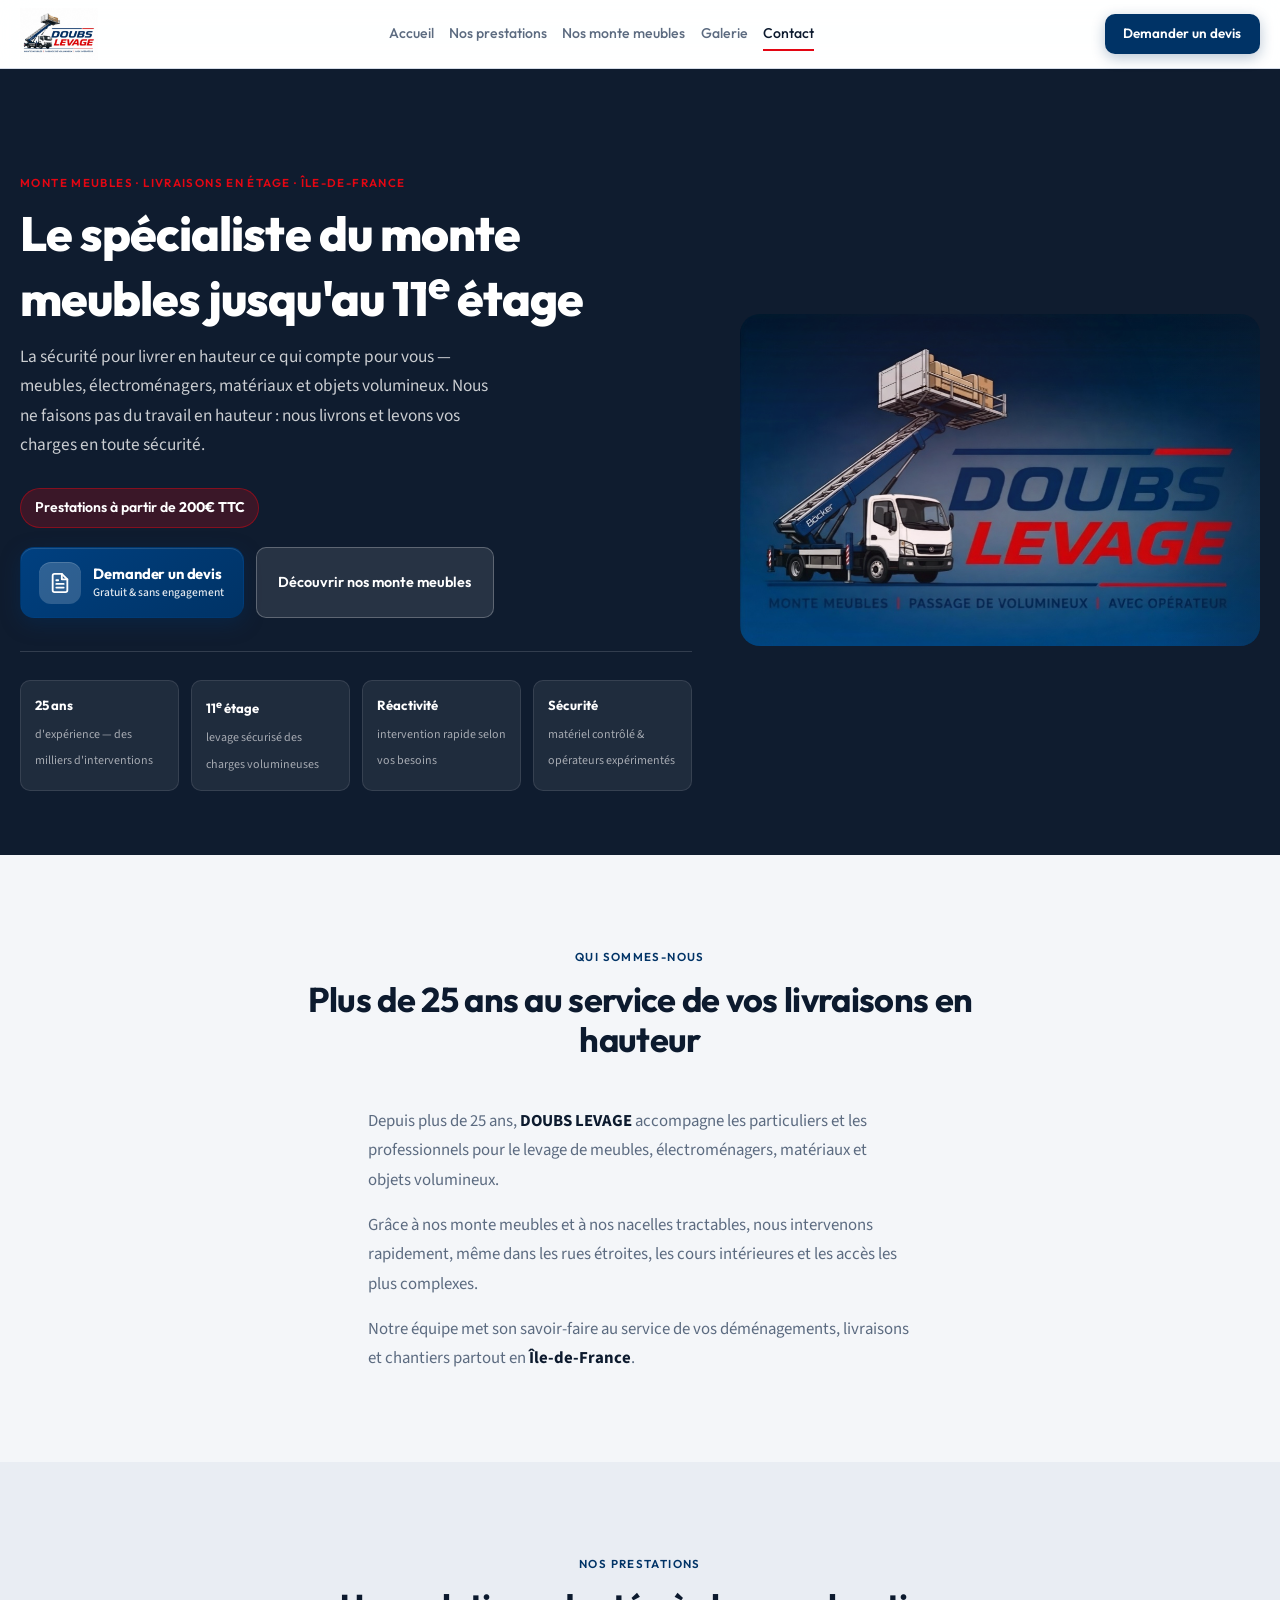
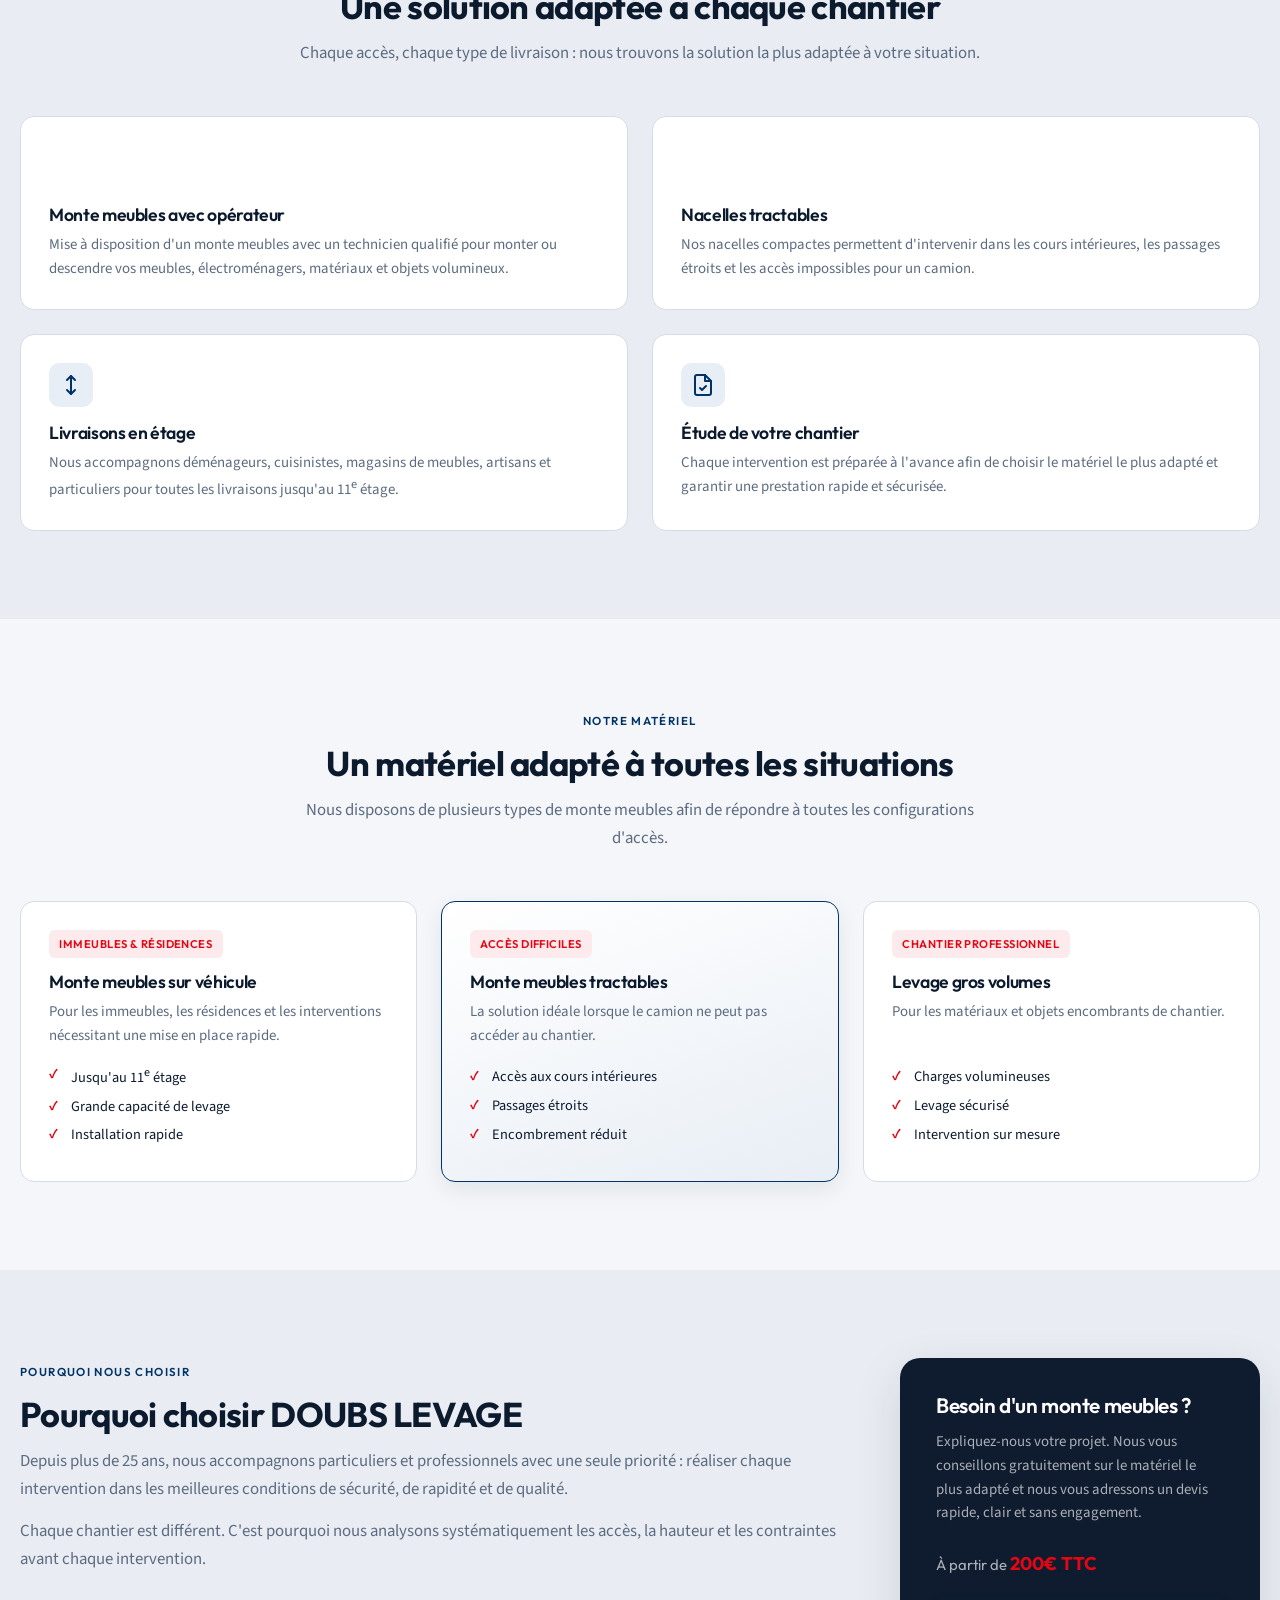
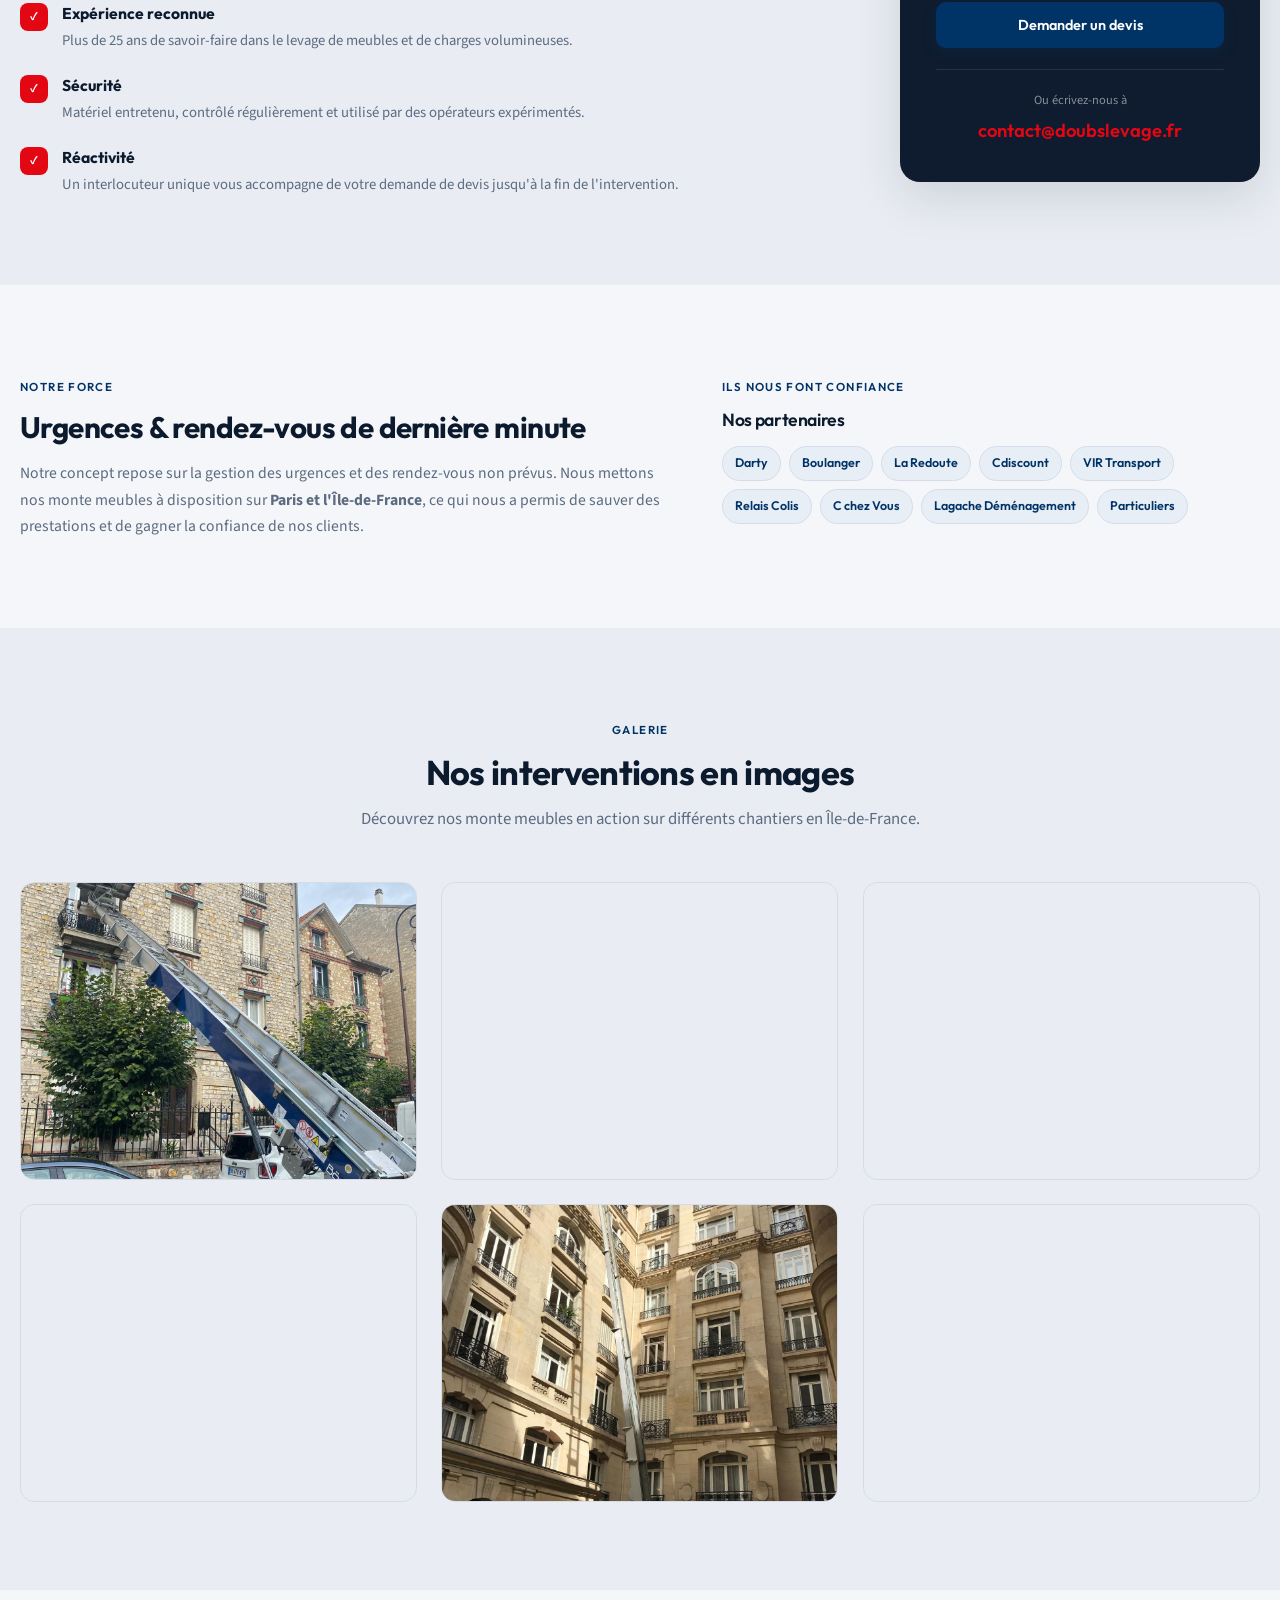
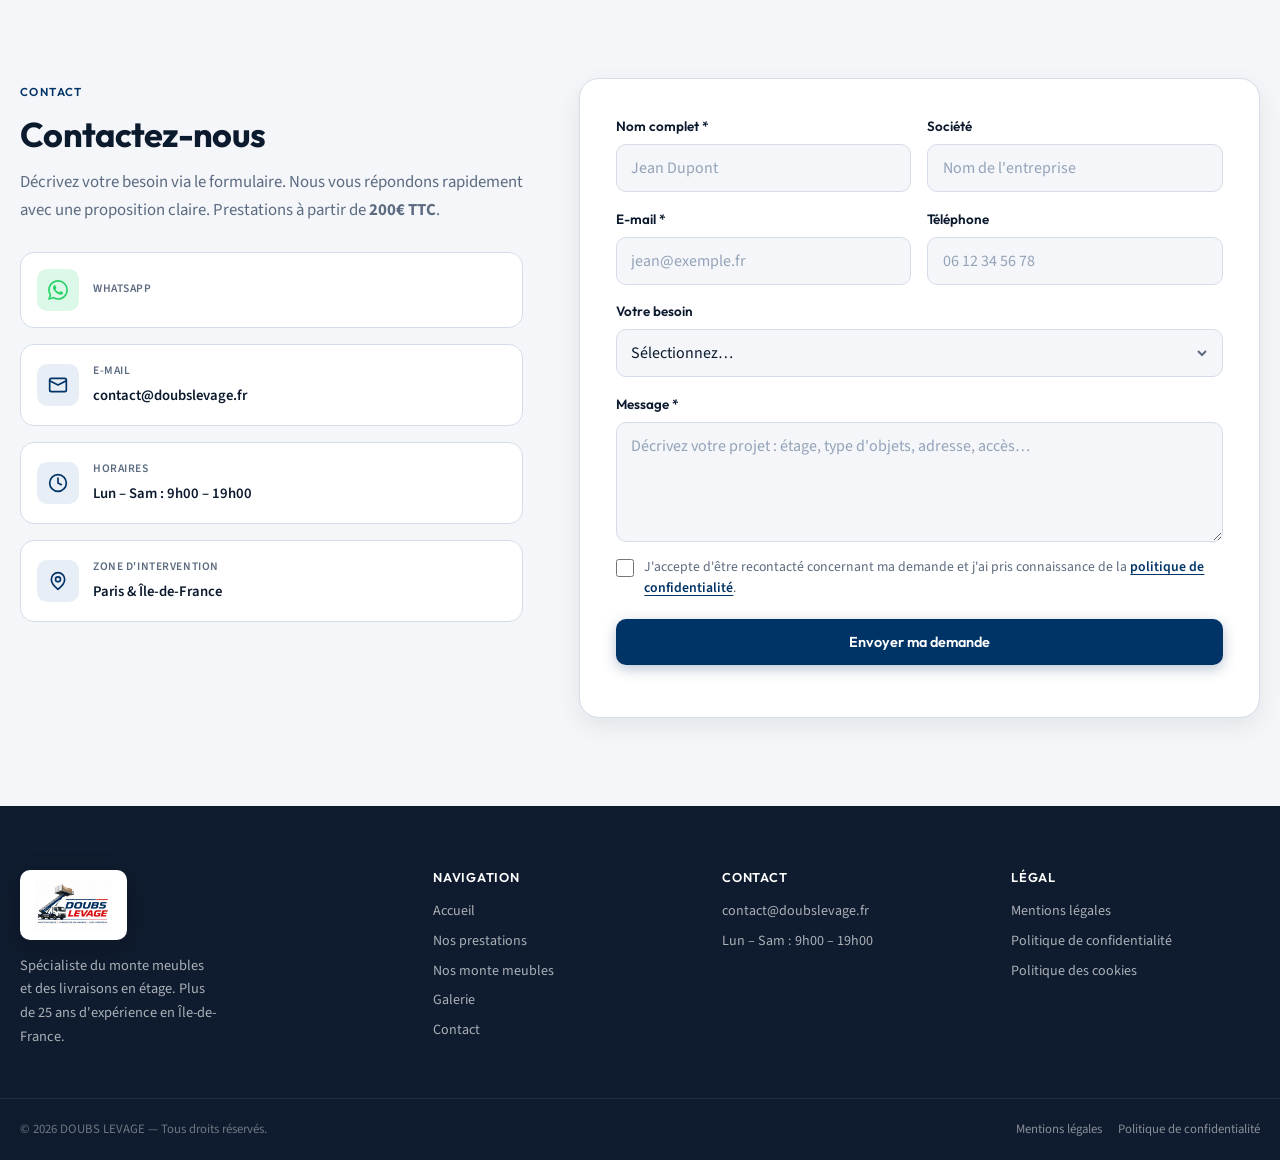
==== index.html @ 1a5e58f5 "Description de la modification" ====
<!DOCTYPE html>
<html lang="fr">
<head>
  <meta charset="UTF-8" />
  <meta name="viewport" content="width=device-width, initial-scale=1.0" />
  <title>DOUBS LEVAGE — Spécialiste du monte meubles en Île-de-France</title>
  <meta name="description" content="DOUBS LEVAGE — monte meubles avec opérateur jusqu'au 11ème étage. Livraisons en étage, nacelles tractables. Plus de 25 ans d'expérience en Île-de-France. À partir de 200€ TTC." />
  <meta name="theme-color" content="#003366" />
  <link rel="canonical" href="https://www.doubslevage.fr/" />

  <meta property="og:type" content="website" />
  <meta property="og:locale" content="fr_FR" />
  <meta property="og:site_name" content="DOUBS LEVAGE" />
  <meta property="og:title" content="DOUBS LEVAGE — Spécialiste du monte meubles" />
  <meta property="og:description" content="Monte meubles avec opérateur, livraisons en étage et nacelles tractables. Intervention rapide en Île-de-France." />
  <meta property="og:url" content="https://www.doubslevage.fr/" />
  <meta property="og:image" content="assets/images/hero-doubs-levage.png" />
  <meta name="twitter:card" content="summary_large_image" />

  <link rel="icon" href="data:image/svg+xml,%3Csvg xmlns='http://www.w3.org/2000/svg' viewBox='0 0 24 24'%3E%3Crect width='24' height='24' rx='5' fill='%23003366'/%3E%3Cpath d='M6 19V8l7-3 5 3' stroke='%23E30613' stroke-width='1.8' fill='none' stroke-linecap='round' stroke-linejoin='round'/%3E%3C/svg%3E" />

  <link rel="preconnect" href="https://fonts.googleapis.com" />
  <link rel="preconnect" href="https://fonts.gstatic.com" crossorigin />
  <link href="https://fonts.googleapis.com/css2?family=Outfit:wght@500;600;700;800&family=Source+Sans+3:wght@400;500;600;700&display=swap" rel="stylesheet" />
  <link rel="stylesheet" href="css/style.css" />

  <script type="application/ld+json">
  {
    "@context": "https://schema.org",
    "@type": "LocalBusiness",
    "name": "DOUBS LEVAGE",
    "description": "Monte meubles avec opérateur, livraisons en étage et nacelles tractables en Île-de-France.",
    "email": "contact@doubslevage.fr",
    "url": "https://www.doubslevage.fr/",
    "areaServed": "Île-de-France",
    "priceRange": "À partir de 200€ TTC",
    "openingHours": "Mo-Sa 09:00-19:00",
    "address": { "@type": "PostalAddress", "addressCountry": "FR", "addressRegion": "Île-de-France" }
  }
  </script>
</head>
<body>
  <a href="#main" class="skip-link">Aller au contenu</a>

  <header class="site-header" id="top">
    <div class="container nav">
      <a href="#top" class="logo logo--img">
        <img src="assets/images/logo-doubs-levage.png" alt="DOUBS LEVAGE — Monte meubles" width="200" height="72" fetchpriority="high" />
      </a>

      <nav class="main-nav" id="mainNav" aria-label="Navigation principale">
        <div class="main-nav-links">
          <a href="#top"><span>Accueil</span><svg class="main-nav-chevron" viewBox="0 0 24 24" width="18" height="18" fill="none" stroke="currentColor" stroke-width="2" stroke-linecap="round" stroke-linejoin="round" aria-hidden="true"><path d="m9 18 6-6-6-6"/></svg></a>
          <a href="#services"><span>Nos prestations</span><svg class="main-nav-chevron" viewBox="0 0 24 24" width="18" height="18" fill="none" stroke="currentColor" stroke-width="2" stroke-linecap="round" stroke-linejoin="round" aria-hidden="true"><path d="m9 18 6-6-6-6"/></svg></a>
          <a href="#materiel"><span>Nos monte meubles</span><svg class="main-nav-chevron" viewBox="0 0 24 24" width="18" height="18" fill="none" stroke="currentColor" stroke-width="2" stroke-linecap="round" stroke-linejoin="round" aria-hidden="true"><path d="m9 18 6-6-6-6"/></svg></a>
          <a href="#galerie"><span>Galerie</span><svg class="main-nav-chevron" viewBox="0 0 24 24" width="18" height="18" fill="none" stroke="currentColor" stroke-width="2" stroke-linecap="round" stroke-linejoin="round" aria-hidden="true"><path d="m9 18 6-6-6-6"/></svg></a>
          <a href="#contact"><span>Contact</span><svg class="main-nav-chevron" viewBox="0 0 24 24" width="18" height="18" fill="none" stroke="currentColor" stroke-width="2" stroke-linecap="round" stroke-linejoin="round" aria-hidden="true"><path d="m9 18 6-6-6-6"/></svg></a>
        </div>
        <div class="main-nav-footer">
          <a href="#contact" class="main-nav-cta main-nav-cta--devis">Devis</a>
          <a href="#" data-whatsapp class="main-nav-cta main-nav-cta--whatsapp">
            <svg viewBox="0 0 24 24" width="20" height="20" fill="currentColor" aria-hidden="true"><path d="M17.472 14.382c-.297-.149-1.758-.867-2.03-.967-.273-.099-.471-.148-.67.15-.197.297-.767.966-.94 1.164-.173.199-.347.223-.644.075-.297-.15-1.255-.463-2.39-1.475-.883-.788-1.48-1.761-1.653-2.059-.173-.297-.018-.458.13-.606.134-.133.298-.347.446-.52.149-.174.198-.298.298-.497.099-.198.05-.371-.025-.52-.075-.149-.669-1.612-.916-2.207-.242-.579-.487-.5-.669-.51-.173-.008-.371-.01-.57-.01-.198 0-.52.074-.792.372-.272.297-1.04 1.016-1.04 2.479 0 1.462 1.065 2.875 1.213 3.074.149.198 2.096 3.2 5.077 4.487.709.306 1.262.489 1.694.625.712.227 1.36.195 1.871.118.571-.085 1.758-.719 2.006-1.413.248-.694.248-1.289.173-1.413-.074-.124-.272-.198-.57-.347m-5.421 7.403h-.004a9.87 9.87 0 01-5.031-1.378l-.361-.214-3.741.982.998-3.648-.235-.374a9.86 9.86 0 01-1.51-5.26c.001-5.45 4.436-9.884 9.888-9.884 2.64 0 5.122 1.03 6.988 2.898a9.825 9.825 0 012.893 6.994c-.003 5.45-4.435 9.884-9.885 9.884m8.413-18.297A11.815 11.815 0 0012.05 0C5.495 0 .16 5.335.157 11.892c0 2.096.547 4.142 1.588 5.945L.057 24l6.305-1.654a11.882 11.882 0 005.683 1.448h.005c6.554 0 11.89-5.335 11.893-11.893a11.821 11.821 0 00-3.48-8.413z"/></svg>
            WhatsApp
          </a>
        </div>
      </nav>

      <a href="#contact" class="btn btn-primary btn-sm header-cta">Demander un devis</a>

      <button class="burger" id="burger" aria-label="Ouvrir le menu" aria-expanded="false" aria-controls="mainNav">
        <span></span><span></span><span></span>
      </button>
    </div>

    <div class="nav-backdrop" id="navBackdrop" aria-hidden="true"></div>
  </header>

  <main id="main">

  <!-- Hero -->
  <section class="hero" id="accueil">
    <div class="hero-bg" aria-hidden="true"></div>
    <div class="container hero-wrap">
      <div class="hero-grid">
      <div class="hero-content">
        <span class="eyebrow">Monte meubles · Livraisons en étage · Île-de-France</span>
        <h1>Le spécialiste du monte meubles jusqu'au 11<sup>e</sup> étage</h1>
        <p class="lead lead--full">
          La sécurité pour livrer en hauteur ce qui compte pour vous — meubles, électroménagers,
          matériaux et objets volumineux. Nous ne faisons pas du travail en hauteur : nous
          livrons et levons vos charges en toute sécurité.
        </p>
        <p class="lead lead--short">Monte meubles avec opérateur jusqu'au 11<sup>e</sup> étage. Intervention rapide en Île-de-France.</p>
        <p class="hero-price">Prestations à partir de <strong>200€ TTC</strong></p>
        <div class="hero-actions">
          <a href="#contact" class="btn-hero-cta btn-hero-cta--devis">
            <span class="btn-hero-cta__icon" aria-hidden="true">
              <svg viewBox="0 0 24 24" width="22" height="22" fill="none" stroke="currentColor" stroke-width="2" stroke-linecap="round" stroke-linejoin="round"><path d="M14 2H6a2 2 0 0 0-2 2v16a2 2 0 0 0 2 2h12a2 2 0 0 0 2-2V8Z"/><path d="M14 2v6h6"/><path d="M16 13H8"/><path d="M16 17H8"/><path d="M10 9H8"/></svg>
            </span>
            <span class="btn-hero-cta__label">
              <span class="btn-hero-cta__title">Demander un devis</span>
              <span class="btn-hero-cta__sub">Gratuit &amp; sans engagement</span>
            </span>
          </a>
          <a href="#" data-whatsapp class="btn-hero-cta btn-hero-cta--whatsapp">
            <span class="btn-hero-cta__icon" aria-hidden="true">
              <svg viewBox="0 0 24 24" width="22" height="22" fill="currentColor"><path d="M17.472 14.382c-.297-.149-1.758-.867-2.03-.967-.273-.099-.471-.148-.67.15-.197.297-.767.966-.94 1.164-.173.199-.347.223-.644.075-.297-.15-1.255-.463-2.39-1.475-.883-.788-1.48-1.761-1.653-2.059-.173-.297-.018-.458.13-.606.134-.133.298-.347.446-.52.149-.174.198-.298.298-.497.099-.198.05-.371-.025-.52-.075-.149-.669-1.612-.916-2.207-.242-.579-.487-.5-.669-.51-.173-.008-.371-.01-.57-.01-.198 0-.52.074-.792.372-.272.297-1.04 1.016-1.04 2.479 0 1.462 1.065 2.875 1.213 3.074.149.198 2.096 3.2 5.077 4.487.709.306 1.262.489 1.694.625.712.227 1.36.195 1.871.118.571-.085 1.758-.719 2.006-1.413.248-.694.248-1.289.173-1.413-.074-.124-.272-.198-.57-.347m-5.421 7.403h-.004a9.87 9.87 0 01-5.031-1.378l-.361-.214-3.741.982.998-3.648-.235-.374a9.86 9.86 0 01-1.51-5.26c.001-5.45 4.436-9.884 9.888-9.884 2.64 0 5.122 1.03 6.988 2.898a9.825 9.825 0 012.893 6.994c-.003 5.45-4.435 9.884-9.885 9.884m8.413-18.297A11.815 11.815 0 0012.05 0C5.495 0 .16 5.335.157 11.892c0 2.096.547 4.142 1.588 5.945L.057 24l6.305-1.654a11.882 11.882 0 005.683 1.448h.005c6.554 0 11.89-5.335 11.893-11.893a11.821 11.821 0 00-3.48-8.413z"/></svg>
            </span>
            <span class="btn-hero-cta__label">
              <span class="btn-hero-cta__title">WhatsApp</span>
              <span class="btn-hero-cta__sub">Réponse rapide</span>
            </span>
          </a>
          <a href="#materiel" class="btn btn-ghost hide-mobile">Découvrir nos monte meubles</a>
        </div>
        <ul class="hero-values">
          <li><strong>25 ans</strong><span>d'expérience — des milliers d'interventions</span></li>
          <li><strong>11<sup>e</sup> étage</strong><span>levage sécurisé des charges volumineuses</span></li>
          <li><strong>Réactivité</strong><span>intervention rapide selon vos besoins</span></li>
          <li><strong>Sécurité</strong><span>matériel contrôlé &amp; opérateurs expérimentés</span></li>
        </ul>
      </div>
      <div class="hero-visual hero-visual--brand">
        <div class="hero-visual__inner">
          <picture>
            <source media="(min-width: 1024px)" srcset="assets/images/hero-doubs-levage.png" />
            <img
              src="assets/images/hero-doubs-levage.png"
              alt="DOUBS LEVAGE — Monte meubles, passage de volumineux, avec opérateur"
              width="960"
              height="540"
              fetchpriority="high"
              decoding="async"
            />
          </picture>
          <div class="hero-visual__fade" aria-hidden="true"></div>
          <div class="hero-visual__shine" aria-hidden="true"></div>
        </div>
      </div>
      </div>
    </div>
  </section>

  <!-- Présentation -->
  <section class="section" id="presentation">
    <div class="container container--narrow">
      <div class="section-head section-head--center">
        <span class="eyebrow">Qui sommes-nous</span>
        <h2>Plus de 25 ans au service de vos livraisons en hauteur</h2>
      </div>
      <div class="prose">
        <p>Depuis plus de 25 ans, <strong>DOUBS LEVAGE</strong> accompagne les particuliers et les professionnels pour le levage de meubles, électroménagers, matériaux et objets volumineux.</p>
        <p>Grâce à nos monte meubles et à nos nacelles tractables, nous intervenons rapidement, même dans les rues étroites, les cours intérieures et les accès les plus complexes.</p>
        <p>Notre équipe met son savoir-faire au service de vos déménagements, livraisons et chantiers partout en <strong>Île-de-France</strong>.</p>
      </div>
    </div>
  </section>

  <!-- Prestations -->
  <section class="section section-alt" id="services">
    <div class="container">
      <div class="section-head">
        <span class="eyebrow">Nos prestations</span>
        <h2>Une solution adaptée à chaque chantier</h2>
        <p class="hide-mobile">Chaque accès, chaque type de livraison : nous trouvons la solution la plus adaptée à votre situation.</p>
      </div>
      <p class="scroll-hint" aria-hidden="true">Glissez pour voir les prestations →</p>

      <div class="grid grid-2 scroll-row">
        <article class="card">
          <div class="card-icon">
            <svg viewBox="0 0 24 24" width="24" height="24" fill="none" stroke="currentColor" stroke-width="2" stroke-linecap="round" stroke-linejoin="round"><path d="M3 9l9-7 9 7v11a2 2 0 0 1-2 2H5a2 2 0 0 1-2-2z"/><polyline points="9 22 9 12 15 12 15 22"/></svg>
          </div>
          <h3>Monte meubles avec opérateur</h3>
          <p>Mise à disposition d'un monte meubles avec un technicien qualifié pour monter ou descendre vos meubles, électroménagers, matériaux et objets volumineux.</p>
        </article>

        <article class="card">
          <div class="card-icon">
            <svg viewBox="0 0 24 24" width="24" height="24" fill="none" stroke="currentColor" stroke-width="2" stroke-linecap="round" stroke-linejoin="round"><rect x="1" y="3" width="15" height="13"/><polygon points="16 8 20 8 23 11 23 16 16 16 16 8"/><circle cx="5.5" cy="18.5" r="2.5"/><circle cx="18.5" cy="18.5" r="2.5"/></svg>
          </div>
          <h3>Nacelles tractables</h3>
          <p>Nos nacelles compactes permettent d'intervenir dans les cours intérieures, les passages étroits et les accès impossibles pour un camion.</p>
        </article>

        <article class="card">
          <div class="card-icon">
            <svg viewBox="0 0 24 24" width="24" height="24" fill="none" stroke="currentColor" stroke-width="2" stroke-linecap="round" stroke-linejoin="round"><path d="M12 3v18"/><path d="m8 7 4-4 4 4"/><path d="M8 17l4 4 4-4"/></svg>
          </div>
          <h3>Livraisons en étage</h3>
          <p>Nous accompagnons déménageurs, cuisinistes, magasins de meubles, artisans et particuliers pour toutes les livraisons jusqu'au 11<sup>e</sup> étage.</p>
        </article>

        <article class="card">
          <div class="card-icon">
            <svg viewBox="0 0 24 24" width="24" height="24" fill="none" stroke="currentColor" stroke-width="2" stroke-linecap="round" stroke-linejoin="round"><path d="M14 2H6a2 2 0 0 0-2 2v16a2 2 0 0 0 2 2h12a2 2 0 0 0 2-2V8Z"/><path d="M14 2v6h6"/><path d="m9 15 2 2 4-4"/></svg>
          </div>
          <h3>Étude de votre chantier</h3>
          <p>Chaque intervention est préparée à l'avance afin de choisir le matériel le plus adapté et garantir une prestation rapide et sécurisée.</p>
        </article>
      </div>
    </div>
  </section>

  <!-- Matériel -->
  <section class="section" id="materiel">
    <div class="container">
      <div class="section-head">
        <span class="eyebrow">Notre matériel</span>
        <h2>Un matériel adapté à toutes les situations</h2>
        <p class="hide-mobile">Nous disposons de plusieurs types de monte meubles afin de répondre à toutes les configurations d'accès.</p>
      </div>
      <p class="scroll-hint" aria-hidden="true">Glissez pour voir le matériel →</p>

      <div class="grid grid-3 scroll-row">
        <article class="fleet-card">
          <div class="fleet-tag">Immeubles &amp; résidences</div>
          <h3>Monte meubles sur véhicule</h3>
          <p>Pour les immeubles, les résidences et les interventions nécessitant une mise en place rapide.</p>
          <ul class="check-list">
            <li>Jusqu'au 11<sup>e</sup> étage</li>
            <li>Grande capacité de levage</li>
            <li>Installation rapide</li>
          </ul>
        </article>

        <article class="fleet-card featured">
          <div class="fleet-tag">Accès difficiles</div>
          <h3>Monte meubles tractables</h3>
          <p>La solution idéale lorsque le camion ne peut pas accéder au chantier.</p>
          <ul class="check-list">
            <li>Accès aux cours intérieures</li>
            <li>Passages étroits</li>
            <li>Encombrement réduit</li>
          </ul>
        </article>

        <article class="fleet-card">
          <div class="fleet-tag">Chantier professionnel</div>
          <h3>Levage gros volumes</h3>
          <p>Pour les matériaux et objets encombrants de chantier.</p>
          <ul class="check-list">
            <li>Charges volumineuses</li>
            <li>Levage sécurisé</li>
            <li>Intervention sur mesure</li>
          </ul>
        </article>
      </div>
    </div>
  </section>

  <!-- Pourquoi nous -->
  <section class="section section-alt" id="avantages">
    <div class="container avantages-inner">
      <div class="avantages-text">
        <span class="eyebrow">Pourquoi nous choisir</span>
        <h2>Pourquoi choisir DOUBS LEVAGE</h2>
        <p class="hide-mobile">Depuis plus de 25 ans, nous accompagnons particuliers et professionnels avec une seule priorité : réaliser chaque intervention dans les meilleures conditions de sécurité, de rapidité et de qualité.</p>
        <p class="hide-mobile">Chaque chantier est différent. C'est pourquoi nous analysons systématiquement les accès, la hauteur et les contraintes avant chaque intervention.</p>

        <ul class="feature-list feature-list--compact">
          <li>
            <span class="feature-bullet">✓</span>
            <div><strong>Expérience reconnue</strong><p class="hide-mobile">Plus de 25 ans de savoir-faire dans le levage de meubles et de charges volumineuses.</p></div>
          </li>
          <li>
            <span class="feature-bullet">✓</span>
            <div><strong>Sécurité</strong><p class="hide-mobile">Matériel entretenu, contrôlé régulièrement et utilisé par des opérateurs expérimentés.</p></div>
          </li>
          <li>
            <span class="feature-bullet">✓</span>
            <div><strong>Réactivité</strong><p class="hide-mobile">Un interlocuteur unique vous accompagne de votre demande de devis jusqu'à la fin de l'intervention.</p></div>
          </li>
        </ul>
      </div>

      <aside class="avantages-card hide-mobile">
        <h3>Besoin d'un monte meubles ?</h3>
        <p>Expliquez-nous votre projet. Nous vous conseillons gratuitement sur le matériel le plus adapté et nous vous adressons un devis rapide, clair et sans engagement.</p>
        <p class="avantages-price">À partir de <strong>200€ TTC</strong></p>
        <a href="#contact" class="btn btn-primary btn-block">Demander un devis</a>
        <div class="phone-box">
          <span>Ou écrivez-nous à</span>
          <a href="mailto:contact@doubslevage.fr">contact@doubslevage.fr</a>
        </div>
      </aside>
    </div>
  </section>

  <!-- Urgences & partenaires -->
  <section class="section" id="engagement">
    <div class="container">
      <div class="engagement-grid">
        <div class="engagement-block">
          <span class="eyebrow">Notre force</span>
          <h2>Urgences &amp; rendez-vous de dernière minute</h2>
          <p>Notre concept repose sur la gestion des urgences et des rendez-vous non prévus. Nous mettons nos monte meubles à disposition sur <strong>Paris et l'Île-de-France</strong>, ce qui nous a permis de sauver des prestations et de gagner la confiance de nos clients.</p>
        </div>
        <div class="partners-block">
          <span class="eyebrow">Ils nous font confiance</span>
          <h3>Nos partenaires</h3>
          <ul class="partners-list">
            <li>Darty</li>
            <li>Boulanger</li>
            <li>La Redoute</li>
            <li>Cdiscount</li>
            <li>VIR Transport</li>
            <li>Relais Colis</li>
            <li>C chez Vous</li>
            <li>Lagache Déménagement</li>
            <li>Particuliers</li>
          </ul>
        </div>
      </div>
    </div>
  </section>

  <!-- Galerie -->
  <section class="section section-alt" id="galerie">
    <div class="container">
      <div class="section-head section-head--center">
        <span class="eyebrow">Galerie</span>
        <h2>Nos interventions en images</h2>
        <p class="hide-mobile">Découvrez nos monte meubles en action sur différents chantiers en Île-de-France.</p>
      </div>
      <div class="gallery-grid">
        <figure class="gallery-item">
          <img src="assets/images/galerie-livraison-balcon-bocker.jpg" alt="Livraison en étage par monte meubles Böcker sur balcon" width="800" height="600" loading="lazy" decoding="async" />
        </figure>
        <figure class="gallery-item">
          <img src="assets/images/galerie-charge-fenetre-etage.jpg" alt="Montée d'une charge volumineuse jusqu'à la fenêtre" width="600" height="800" loading="lazy" decoding="async" />
        </figure>
        <figure class="gallery-item">
          <img src="assets/images/galerie-livraison-refrigerateur.jpg" alt="Livraison d'un réfrigérateur par monte meubles" width="600" height="800" loading="lazy" decoding="async" />
        </figure>
        <figure class="gallery-item">
          <img src="assets/images/galerie-monte-meuble-immeuble.jpg" alt="Monte meubles devant un immeuble parisien" width="600" height="800" loading="lazy" decoding="async" />
        </figure>
        <figure class="gallery-item">
          <img src="assets/images/galerie-cour-paris-haussmann.jpg" alt="Intervention en cour d'immeuble haussmannien" width="600" height="800" loading="lazy" decoding="async" />
        </figure>
        <figure class="gallery-item">
          <img src="assets/images/galerie-nacelle-maison-moderne.jpg" alt="Nacelle tractable devant une maison moderne" width="600" height="800" loading="lazy" decoding="async" />
        </figure>
      </div>
    </div>
  </section>

  <!-- Contact -->
  <section class="section" id="contact">
    <div class="container contact-inner">
      <div class="contact-head-mobile">
        <span class="eyebrow">Contact</span>
        <h2>Demandez un devis</h2>
      </div>

      <form class="contact-form" id="contactForm" novalidate>
        <input type="text" name="_honey" id="honey" class="sr-only" tabindex="-1" autocomplete="off" aria-hidden="true" />
        <div class="form-row">
          <div class="field">
            <label for="name">Nom complet *</label>
            <input type="text" id="name" name="name" placeholder="Jean Dupont" required />
          </div>
          <div class="field">
            <label for="company">Société</label>
            <input type="text" id="company" name="company" placeholder="Nom de l'entreprise" />
          </div>
        </div>

        <div class="form-row">
          <div class="field">
            <label for="email">E-mail *</label>
            <input type="email" id="email" name="email" placeholder="jean@exemple.fr" required />
          </div>
          <div class="field">
            <label for="phone">Téléphone</label>
            <input type="tel" id="phone" name="phone" placeholder="06 12 34 56 78" />
          </div>
        </div>

        <div class="field">
          <label for="need">Votre besoin</label>
          <select id="need" name="need">
            <option value="">Sélectionnez…</option>
            <option value="Monte meubles avec opérateur">Monte meubles avec opérateur</option>
            <option value="Nacelle tractable">Nacelle tractable</option>
            <option value="Livraison en étage">Livraison en étage</option>
            <option value="Étude de chantier">Étude de chantier</option>
            <option value="Autre demande">Autre demande</option>
          </select>
        </div>

        <div class="field">
          <label for="message">Message *</label>
          <textarea id="message" name="message" rows="3" placeholder="Décrivez votre projet : étage, type d'objets, adresse, accès…" required></textarea>
        </div>

        <label class="consent">
          <input type="checkbox" id="consent" required />
          <span>J'accepte d'être recontacté concernant ma demande et j'ai pris connaissance de la <a href="mentions-legales.html#confidentialite" class="text-link">politique de confidentialité</a>.</span>
        </label>

        <button type="submit" class="btn btn-primary btn-block">Envoyer ma demande</button>
        <p class="form-feedback" id="formFeedback" role="status" aria-live="polite"></p>
      </form>

      <div class="contact-info">
        <span class="eyebrow hide-mobile">Contact</span>
        <h2 class="hide-mobile">Contactez-nous</h2>
        <p class="hide-mobile">Décrivez votre besoin via le formulaire. Nous vous répondons rapidement avec une proposition claire. Prestations à partir de <strong>200€ TTC</strong>.</p>

        <ul class="contact-list">
          <li>
            <span class="contact-ic contact-ic--whatsapp">
              <svg viewBox="0 0 24 24" width="20" height="20" fill="currentColor" aria-hidden="true"><path d="M17.472 14.382c-.297-.149-1.758-.867-2.03-.967-.273-.099-.471-.148-.67.15-.197.297-.767.966-.94 1.164-.173.199-.347.223-.644.075-.297-.15-1.255-.463-2.39-1.475-.883-.788-1.48-1.761-1.653-2.059-.173-.297-.018-.458.13-.606.134-.133.298-.347.446-.52.149-.174.198-.298.298-.497.099-.198.05-.371-.025-.52-.075-.149-.669-1.612-.916-2.207-.242-.579-.487-.5-.669-.51-.173-.008-.371-.01-.57-.01-.198 0-.52.074-.792.372-.272.297-1.04 1.016-1.04 2.479 0 1.462 1.065 2.875 1.213 3.074.149.198 2.096 3.2 5.077 4.487.709.306 1.262.489 1.694.625.712.227 1.36.195 1.871.118.571-.085 1.758-.719 2.006-1.413.248-.694.248-1.289.173-1.413-.074-.124-.272-.198-.57-.347m-5.421 7.403h-.004a9.87 9.87 0 01-5.031-1.378l-.361-.214-3.741.982.998-3.648-.235-.374a9.86 9.86 0 01-1.51-5.26c.001-5.45 4.436-9.884 9.888-9.884 2.64 0 5.122 1.03 6.988 2.898a9.825 9.825 0 012.893 6.994c-.003 5.45-4.435 9.884-9.885 9.884m8.413-18.297A11.815 11.815 0 0012.05 0C5.495 0 .16 5.335.157 11.892c0 2.096.547 4.142 1.588 5.945L.057 24l6.305-1.654a11.882 11.882 0 005.683 1.448h.005c6.554 0 11.89-5.335 11.893-11.893a11.821 11.821 0 00-3.48-8.413z"/></svg>
            </span>
            <div><strong>WhatsApp</strong><a href="#" data-whatsapp>Réponse rapide par message</a></div>
          </li>
          <li>
            <span class="contact-ic">
              <svg viewBox="0 0 24 24" width="20" height="20" fill="none" stroke="currentColor" stroke-width="2" stroke-linecap="round" stroke-linejoin="round"><rect x="2" y="4" width="20" height="16" rx="2"/><path d="m22 7-10 5L2 7"/></svg>
            </span>
            <div><strong>E-mail</strong><a href="mailto:contact@doubslevage.fr">contact@doubslevage.fr</a></div>
          </li>
          <li>
            <span class="contact-ic">
              <svg viewBox="0 0 24 24" width="20" height="20" fill="none" stroke="currentColor" stroke-width="2" stroke-linecap="round" stroke-linejoin="round"><circle cx="12" cy="12" r="10"/><path d="M12 6v6l4 2"/></svg>
            </span>
            <div><strong>Horaires</strong><span>Lun – Sam : 9h00 – 19h00</span></div>
          </li>
          <li class="hide-mobile">
            <span class="contact-ic">
              <svg viewBox="0 0 24 24" width="20" height="20" fill="none" stroke="currentColor" stroke-width="2" stroke-linecap="round" stroke-linejoin="round"><path d="M20 10c0 6-8 12-8 12s-8-6-8-12a8 8 0 0 1 16 0Z"/><circle cx="12" cy="10" r="3"/></svg>
            </span>
            <div><strong>Zone d'intervention</strong><span>Paris &amp; Île-de-France</span></div>
          </li>
        </ul>
      </div>
    </div>
  </section>

  </main>

  <footer class="site-footer">
    <div class="container footer-inner footer-inner--compact">
      <div class="footer-brand">
        <a href="#top" class="logo logo--img">
          <img src="assets/images/logo-doubs-levage.png" alt="DOUBS LEVAGE" width="180" height="65" />
        </a>
        <p class="hide-mobile">Spécialiste du monte meubles et des livraisons en étage. Plus de 25 ans d'expérience en Île-de-France.</p>
      </div>
      <div class="footer-col hide-mobile">
        <h4>Navigation</h4>
        <a href="#top">Accueil</a>
        <a href="#services">Nos prestations</a>
        <a href="#materiel">Nos monte meubles</a>
        <a href="#galerie">Galerie</a>
        <a href="#contact">Contact</a>
      </div>
      <div class="footer-col">
        <h4>Contact</h4>
        <a href="mailto:contact@doubslevage.fr">contact@doubslevage.fr</a>
        <span>Lun – Sam : 9h00 – 19h00</span>
      </div>
      <div class="footer-col footer-col--legal">
        <h4>Légal</h4>
        <a href="mentions-legales.html">Mentions légales</a>
        <a href="mentions-legales.html#confidentialite">Politique de confidentialité</a>
        <a href="mentions-legales.html#cookies">Politique des cookies</a>
      </div>
    </div>
    <div class="container footer-bottom">
      <span>© <span id="year">2026</span> DOUBS LEVAGE — Tous droits réservés.</span>
      <nav class="footer-legal" aria-label="Liens légaux">
        <a href="mentions-legales.html">Mentions légales</a>
        <a href="mentions-legales.html#confidentialite">Politique de confidentialité</a>
      </nav>
    </div>
  </footer>

  <a href="#" data-whatsapp class="whatsapp-float" aria-label="Nous contacter sur WhatsApp">
    <svg viewBox="0 0 24 24" width="26" height="26" fill="currentColor" aria-hidden="true"><path d="M17.472 14.382c-.297-.149-1.758-.867-2.03-.967-.273-.099-.471-.148-.67.15-.197.297-.767.966-.94 1.164-.173.199-.347.223-.644.075-.297-.15-1.255-.463-2.39-1.475-.883-.788-1.48-1.761-1.653-2.059-.173-.297-.018-.458.13-.606.134-.133.298-.347.446-.52.149-.174.198-.298.298-.497.099-.198.05-.371-.025-.52-.075-.149-.669-1.612-.916-2.207-.242-.579-.487-.5-.669-.51-.173-.008-.371-.01-.57-.01-.198 0-.52.074-.792.372-.272.297-1.04 1.016-1.04 2.479 0 1.462 1.065 2.875 1.213 3.074.149.198 2.096 3.2 5.077 4.487.709.306 1.262.489 1.694.625.712.227 1.36.195 1.871.118.571-.085 1.758-.719 2.006-1.413.248-.694.248-1.289.173-1.413-.074-.124-.272-.198-.57-.347m-5.421 7.403h-.004a9.87 9.87 0 01-5.031-1.378l-.361-.214-3.741.982.998-3.648-.235-.374a9.86 9.86 0 01-1.51-5.26c.001-5.45 4.436-9.884 9.888-9.884 2.64 0 5.122 1.03 6.988 2.898a9.825 9.825 0 012.893 6.994c-.003 5.45-4.435 9.884-9.885 9.884m8.413-18.297A11.815 11.815 0 0012.05 0C5.495 0 .16 5.335.157 11.892c0 2.096.547 4.142 1.588 5.945L.057 24l6.305-1.654a11.882 11.882 0 005.683 1.448h.005c6.554 0 11.89-5.335 11.893-11.893a11.821 11.821 0 00-3.48-8.413z"/></svg>
  </a>

  <button class="back-to-top" id="backToTop" aria-label="Revenir en haut de la page">
    <svg viewBox="0 0 24 24" width="22" height="22" fill="none" stroke="currentColor" stroke-width="2.2" stroke-linecap="round" stroke-linejoin="round"><path d="m18 15-6-6-6 6"/></svg>
  </button>

  <script src="js/config.js"></script>
  <script src="js/main.js"></script>
</body>
</html>
---- css/style.css ----
/* ===== Design tokens ===== */
:root {
  --color-bg: #F4F6F9;
  --color-bg-alt: #E9EDF3;
  --color-surface: #FFFFFF;
  --color-text: #0C1A2E;
  --color-muted: #5C6B80;
  --color-border: #D5DCE8;
  --color-primary: #003366;
  --color-primary-dark: #002244;
  --color-primary-light: #E8EEF5;
  --color-accent: #E30613;
  --color-accent-light: #FDEAEC;
  --color-dark: #0f1c2f;
  --hero-bg: #0f1c2f;
  --color-success: #0D7A4E;
  --color-error: #C62828;

  --font-display: 'Outfit', system-ui, sans-serif;
  --font-body: 'Source Sans 3', system-ui, sans-serif;

  --radius: 10px;
  --radius-lg: 14px;
  --radius-xl: 20px;
  --shadow-sm: 0 1px 3px rgba(7, 21, 37, .06);
  --shadow-md: 0 8px 24px rgba(7, 21, 37, .08);
  --shadow-lg: 0 16px 48px rgba(7, 21, 37, .12);
  --maxw: 1320px;
  --maxw-narrow: 860px;
  --transition: .22s cubic-bezier(.4, 0, .2, 1);
  --header-h: 68px;
  --section-pad: clamp(3.5rem, 7vw, 5.5rem);
  --gap: clamp(1rem, 3vw, 1.5rem);
}

/* ===== Reset ===== */
*, *::before, *::after { box-sizing: border-box; margin: 0; padding: 0; }
html { scroll-behavior: smooth; scroll-padding-top: calc(var(--header-h) + 16px); }
body {
  font-family: var(--font-body);
  color: var(--color-text);
  background: var(--color-bg);
  line-height: 1.65;
  font-size: 1rem;
  -webkit-font-smoothing: antialiased;
  overflow-x: hidden;
}
body.menu-open { overflow: hidden; }
img, svg { display: block; max-width: 100%; height: auto; }
a { color: inherit; text-decoration: none; }
ul { list-style: none; }

.container {
  width: 100%;
  max-width: var(--maxw);
  margin: 0 auto;
  padding-inline: clamp(1rem, 2vw, 1.25rem);
}
.container--narrow { max-width: var(--maxw-narrow); }

:focus-visible { outline: 3px solid var(--color-accent); outline-offset: 3px; border-radius: 4px; }

.skip-link {
  position: absolute; left: -999px; top: 8px; z-index: 200;
  background: var(--color-primary); color: #fff;
  padding: 10px 18px; border-radius: var(--radius); font-weight: 600;
}
.skip-link:focus { left: 16px; }

.sr-only {
  position: absolute; width: 1px; height: 1px;
  padding: 0; margin: -1px; overflow: hidden;
  clip: rect(0, 0, 0, 0); white-space: nowrap; border: 0;
}

/* ===== Typography ===== */
.eyebrow {
  display: inline-block;
  font-family: var(--font-display);
  font-size: .72rem;
  font-weight: 600;
  letter-spacing: .12em;
  text-transform: uppercase;
  color: var(--color-primary);
  margin-bottom: .875rem;
}

h1, h2, h3, h4 {
  font-family: var(--font-display);
  line-height: 1.15;
  letter-spacing: -.02em;
  font-weight: 700;
}
h1 { font-size: clamp(1.85rem, 4.5vw, 3rem); font-weight: 800; }
h2 { font-size: clamp(1.5rem, 3vw, 2.15rem); }
h3 { font-size: 1.1rem; font-weight: 600; }

.text-link {
  color: var(--color-primary);
  font-weight: 600;
  text-decoration: underline;
  text-underline-offset: 3px;
  transition: color var(--transition);
}
.text-link:hover { color: var(--color-accent); }

.lead--short { display: none; }
.contact-head-mobile { display: none; }

/* ===== Buttons ===== */
.btn {
  display: inline-flex;
  align-items: center;
  justify-content: center;
  gap: 8px;
  font-family: var(--font-display);
  font-weight: 600;
  font-size: .9rem;
  padding: .8rem 1.35rem;
  border-radius: var(--radius);
  border: 1.5px solid transparent;
  cursor: pointer;
  transition: transform var(--transition), background var(--transition), box-shadow var(--transition), color var(--transition), border-color var(--transition);
  text-align: center;
  line-height: 1.3;
}
.btn:hover { transform: translateY(-1px); }
.btn:active { transform: translateY(0); }
.btn-primary {
  background: var(--color-primary);
  color: #fff;
  box-shadow: 0 4px 14px rgba(0, 51, 102, .28);
}
.btn-primary:hover { background: var(--color-primary-dark); }
.btn-ghost {
  background: var(--color-surface);
  border-color: var(--color-border);
  color: var(--color-text);
}
.btn-ghost:hover { border-color: var(--color-primary); color: var(--color-primary); }
.btn-whatsapp {
  background: #25D366;
  color: #fff;
  box-shadow: 0 4px 14px rgba(37, 211, 102, .3);
}
.btn-whatsapp:hover {
  background: #1fb855;
  color: #fff;
  box-shadow: 0 6px 18px rgba(37, 211, 102, .4);
}
.hero .btn-whatsapp {
  background: #25D366;
  border-color: transparent;
}
.hero .btn-whatsapp:hover { background: #1fb855; color: #fff; }
.btn-sm { padding: .65rem 1.1rem; font-size: .84rem; }
.btn-block { width: 100%; }
.btn[aria-busy="true"] { opacity: .7; pointer-events: none; }

/* ===== Header ===== */
.site-header {
  position: sticky; top: 0; z-index: 100;
  background: rgba(255, 255, 255, .92);
  backdrop-filter: saturate(180%) blur(14px);
  border-bottom: 1px solid var(--color-border);
  transition: box-shadow var(--transition);
}
.site-header.scrolled { box-shadow: var(--shadow-sm); }

.nav {
  display: grid;
  grid-template-columns: auto 1fr auto;
  align-items: center;
  height: var(--header-h);
  gap: clamp(.75rem, 2vw, 1.5rem);
  position: relative;
}

.logo {
  grid-column: 1;
  grid-row: 1;
  display: inline-flex;
  align-items: center;
  gap: .55rem;
  font-family: var(--font-display);
  font-weight: 800;
  font-size: clamp(1.1rem, 3vw, 1.3rem);
  letter-spacing: -.03em;
  flex-shrink: 0;
  z-index: 2;
}
.logo span { color: var(--color-accent); }
.logo--img img {
  height: clamp(40px, 10vw, 52px);
  width: auto;
  object-fit: contain;
}
.footer-brand .logo--img {
  display: inline-flex;
  align-items: center;
  background: #fff;
  padding: .55rem .9rem;
  border-radius: 10px;
  margin-bottom: .875rem;
  box-shadow: 0 6px 24px rgba(0, 0, 0, .22);
}
.footer-brand .logo--img img {
  height: clamp(42px, 8vw, 52px);
  filter: none;
}
.logo-mark {
  display: inline-grid; place-items: center;
  width: 36px; height: 36px;
  border-radius: 9px;
  background: linear-gradient(135deg, var(--color-primary), var(--color-accent));
  color: #fff;
  flex-shrink: 0;
}

.main-nav {
  grid-column: 2;
  grid-row: 1;
  display: flex;
  align-items: center;
  justify-content: center;
  min-width: 0;
}
.main-nav-links a {
  font-family: var(--font-display);
  font-weight: 500;
  font-size: clamp(.78rem, 1vw, .88rem);
  color: var(--color-muted);
  padding: .35rem 0;
  position: relative;
  white-space: nowrap;
  transition: color var(--transition);
}
.main-nav-links a::after {
  content: '';
  position: absolute; left: 0; bottom: 0;
  width: 0; height: 2px;
  background: var(--color-accent);
  transition: width var(--transition);
}
.main-nav-links a:hover,
.main-nav-links a.active { color: var(--color-text); }
.main-nav-links a:hover::after,
.main-nav-links a.active::after { width: 100%; }

@media (min-width: 1100px) {
  .main-nav-links { gap: 1.35rem; }
  .main-nav-links a { font-size: .88rem; }
}

@media (min-width: 769px) and (max-width: 1024px) {
  .nav {
    grid-template-columns: auto 1fr auto;
    gap: .65rem;
  }
  .main-nav-links {
    gap: .45rem;
  }
  .main-nav-links a {
    font-size: .74rem;
  }
  .header-cta {
    padding-inline: .75rem;
    font-size: .78rem;
  }
  .logo--img img { height: 38px; }
}

@media (min-width: 769px) and (max-width: 960px) {
  .main-nav-links a:nth-child(3) span { font-size: 0; }
  .main-nav-links a:nth-child(3) span::before {
    content: 'Matériel';
    font-size: .74rem;
  }
}

.nav-cta-mobile { display: none; }
.main-nav-label,
.main-nav-footer,
.nav-backdrop { display: none; }
.main-nav-links {
  display: flex;
  align-items: center;
  justify-content: center;
  flex-wrap: wrap;
  gap: clamp(.5rem, 1.2vw, 1.25rem);
}
.main-nav-chevron { display: none; }

.header-cta {
  grid-column: 3;
  grid-row: 1;
  flex-shrink: 0;
  justify-self: end;
}

.burger {
  display: none;
  grid-column: 3;
  grid-row: 1;
  justify-self: end;
  flex-direction: column;
  justify-content: center;
  align-items: center;
  gap: 5px;
  width: 42px; height: 42px;
  background: var(--color-surface);
  border: 1px solid var(--color-border);
  cursor: pointer;
  padding: 0;
  z-index: 102;
  border-radius: 11px;
  transition: background var(--transition), border-color var(--transition), box-shadow var(--transition);
}
.burger:hover {
  background: var(--color-bg);
  border-color: #c5d0de;
}
.site-header.menu-is-open .burger {
  background: var(--color-dark);
  border-color: var(--color-dark);
}
.site-header.menu-is-open .burger span { background: #fff; }
.burger span {
  width: 18px; height: 1.5px;
  background: var(--color-text);
  border-radius: 2px;
  transition: transform .3s ease, opacity .2s ease, width .3s ease;
}
.burger.open span:nth-child(1) { transform: translateY(6.5px) rotate(45deg); }
.burger.open span:nth-child(2) { opacity: 0; width: 0; }
.burger.open span:nth-child(3) { transform: translateY(-6.5px) rotate(-45deg); }

/* ===== Hero ===== */
.hero {
  position: relative;
  min-height: clamp(520px, 85vh, 720px);
  display: flex;
  align-items: center;
  color: #fff;
  overflow: hidden;
}

.hero-bg {
  position: absolute; inset: 0;
  z-index: 0;
  overflow: hidden;
  background-color: var(--hero-bg);
}
.hero-bg::after {
  content: '';
  position: absolute; inset: 0;
  z-index: 1;
  background: linear-gradient(
    90deg,
    var(--hero-bg) 0%,
    var(--hero-bg) 34%,
    rgba(15, 28, 47, .7) 48%,
    rgba(15, 28, 47, .15) 62%,
    transparent 76%
  );
}

.hero-wrap {
  position: relative;
  z-index: 1;
  display: flex;
  align-items: center;
  justify-content: flex-start;
  min-height: inherit;
  padding-block: calc(var(--header-h) + 2rem) clamp(2.5rem, 6vw, 4rem);
}

.hero-grid {
  display: grid;
  grid-template-columns: minmax(0, 1fr) minmax(280px, 520px);
  gap: clamp(1.5rem, 4vw, 3rem);
  align-items: center;
  width: 100%;
}

.hero-content {
  width: 100%;
  max-width: none;
  text-align: left;
}

.hero-visual {
  position: relative;
  align-self: center;
}

.hero-visual__inner {
  position: relative;
  overflow: hidden;
  border-radius: var(--radius-xl);
}

.hero-visual__inner picture,
.hero-visual__inner img {
  display: block;
  width: 100%;
  height: auto;
}

/* Desktop — visuel hero intégré au fond */
@media (min-width: 1024px) {
  .hero-visual--brand .hero-visual__inner {
    animation: heroFloat 7s ease-in-out infinite;
    background: transparent;
    box-shadow: none;
  }

  .hero-visual--brand .hero-visual__inner img {
    filter: none;
  }

  .hero-visual__fade {
    position: absolute;
    inset: 0;
    pointer-events: none;
    background: linear-gradient(to left, rgba(15, 28, 47, .35) 0%, transparent 18%);
    z-index: 2;
  }

  .hero-visual__shine {
    position: absolute;
    inset: -10%;
    pointer-events: none;
    background: radial-gradient(circle at 40% 40%, rgba(227, 6, 19, .1) 0%, transparent 50%);
    filter: blur(16px);
    z-index: 1;
    animation: heroGlow 5s ease-in-out infinite alternate;
  }
}

@keyframes heroFloat {
  0%, 100% { transform: translateY(0); }
  50% { transform: translateY(-8px); }
}

@keyframes heroGlow {
  0% { opacity: .65; }
  100% { opacity: 1; }
}

.hero .eyebrow { color: var(--color-accent); }
.hero h1 { color: #fff; margin-bottom: 1rem; }
.hero-price {
  display: inline-block;
  font-family: var(--font-display);
  font-size: .88rem;
  font-weight: 600;
  color: #fff;
  background: rgba(227, 6, 19, .2);
  border: 1px solid rgba(227, 6, 19, .45);
  padding: .45rem .85rem;
  border-radius: 999px;
  margin-bottom: 1.25rem;
}
.hero-price strong { color: #fff; }
.lead {
  font-size: clamp(.95rem, 2vw, 1.08rem);
  color: rgba(255, 255, 255, .78);
  line-height: 1.7;
  margin-bottom: 1.75rem;
  max-width: 54ch;
}

.hero-actions {
  display: flex;
  flex-wrap: wrap;
  gap: .75rem;
  margin-bottom: 2rem;
}

/* Boutons hero premium */
.btn-hero-cta {
  display: inline-flex;
  align-items: center;
  gap: .75rem;
  padding: .85rem 1.15rem;
  border-radius: var(--radius-lg);
  border: 1px solid transparent;
  color: #fff;
  font-family: var(--font-display);
  transition: transform var(--transition), box-shadow var(--transition), filter var(--transition);
  text-align: left;
  min-height: 56px;
}
.btn-hero-cta:hover {
  transform: translateY(-2px);
  color: #fff;
}
.btn-hero-cta__icon {
  flex-shrink: 0;
  width: 42px;
  height: 42px;
  border-radius: 12px;
  display: grid;
  place-items: center;
  background: rgba(255, 255, 255, .18);
  box-shadow: inset 0 1px 0 rgba(255, 255, 255, .15);
}
.btn-hero-cta__label {
  display: flex;
  flex-direction: column;
  gap: .15rem;
  min-width: 0;
}
.btn-hero-cta__title {
  font-size: .92rem;
  font-weight: 700;
  line-height: 1.25;
  letter-spacing: -.01em;
}
.btn-hero-cta__sub {
  font-family: var(--font-body);
  font-size: .72rem;
  font-weight: 500;
  opacity: .88;
  line-height: 1.3;
}
.btn-hero-cta--devis {
  background: linear-gradient(145deg, #004080 0%, #003366 100%);
  box-shadow: 0 6px 20px rgba(0, 51, 102, .35), inset 0 1px 0 rgba(255, 255, 255, .12);
}
.btn-hero-cta--devis:hover {
  box-shadow: 0 10px 28px rgba(0, 51, 102, .45), inset 0 1px 0 rgba(255, 255, 255, .12);
}
.btn-hero-cta--whatsapp {
  background: linear-gradient(145deg, #2ed06a 0%, #1a9e4a 100%);
  box-shadow: 0 6px 20px rgba(37, 211, 102, .35), inset 0 1px 0 rgba(255, 255, 255, .15);
}
.btn-hero-cta--whatsapp:hover {
  box-shadow: 0 10px 28px rgba(37, 211, 102, .45), inset 0 1px 0 rgba(255, 255, 255, .15);
}

.hero .btn-ghost {
  background: rgba(255, 255, 255, .1);
  border-color: rgba(255, 255, 255, .25);
  color: #fff;
}
.hero .btn-ghost:hover {
  background: rgba(255, 255, 255, .16);
  border-color: rgba(255, 255, 255, .4);
  color: #fff;
}

.hero-values {
  display: grid;
  grid-template-columns: repeat(4, 1fr);
  gap: .75rem;
  padding-top: 1.75rem;
  border-top: 1px solid rgba(255, 255, 255, .15);
}
.hero-values li {
  padding: .875rem;
  background: rgba(255, 255, 255, .07);
  border: 1px solid rgba(255, 255, 255, .1);
  border-radius: var(--radius);
}
.hero-values strong {
  display: block;
  font-family: var(--font-display);
  font-size: .82rem;
  font-weight: 700;
  color: #fff;
  margin-bottom: .2rem;
}
.hero-values span {
  font-size: .75rem;
  color: rgba(255, 255, 255, .6);
  line-height: 1.4;
}

/* ===== Sections ===== */
.section { padding-block: var(--section-pad); }
.section-alt { background: var(--color-bg-alt); }

.section-head {
  max-width: 680px;
  margin: 0 auto clamp(2rem, 5vw, 3rem);
  text-align: center;
}
.section-head--center { text-align: center; }

.prose {
  max-width: 68ch;
  margin: 0 auto;
  color: var(--color-muted);
  font-size: clamp(.95rem, 2vw, 1.05rem);
  line-height: 1.75;
}
.prose p + p { margin-top: 1rem; }
.prose strong { color: var(--color-text); }
.section-head .eyebrow { color: var(--color-primary); }
.section-head p {
  color: var(--color-muted);
  margin-top: .875rem;
  font-size: clamp(.95rem, 2vw, 1.05rem);
  line-height: 1.65;
}

/* ===== Grids ===== */
.grid { display: grid; gap: var(--gap); }
.grid-2 { grid-template-columns: repeat(2, 1fr); }
.grid-3 { grid-template-columns: repeat(3, 1fr); }

/* Carrousel horizontal (activé sur mobile) */
.scroll-row {
  scroll-snap-type: x mandatory;
  -webkit-overflow-scrolling: touch;
  scrollbar-width: none;
}
.scroll-row::-webkit-scrollbar { display: none; }
.scroll-hint {
  display: none;
  font-size: .78rem;
  color: var(--color-muted);
  margin: -.5rem 0 .75rem;
  text-align: center;
}

/* ===== Cards ===== */
.card,
.fleet-card {
  background: var(--color-surface);
  border: 1px solid var(--color-border);
  border-radius: var(--radius-lg);
  padding: clamp(1.25rem, 3vw, 1.75rem);
  height: 100%;
  display: flex;
  flex-direction: column;
  transition: box-shadow var(--transition), border-color var(--transition);
}
.card:hover,
.fleet-card:hover {
  box-shadow: var(--shadow-md);
  border-color: #B8CCE4;
}

.card-icon {
  width: 44px; height: 44px;
  border-radius: var(--radius);
  display: grid; place-items: center;
  background: var(--color-primary-light);
  color: var(--color-primary);
  margin-bottom: 1rem;
  flex-shrink: 0;
}
.card h3,
.fleet-card h3 { margin-bottom: .5rem; }
.card p,
.fleet-card > p {
  color: var(--color-muted);
  font-size: .93rem;
  line-height: 1.6;
  flex-grow: 1;
}

.fleet-card.featured {
  border-color: var(--color-primary);
  box-shadow: var(--shadow-md);
  background: linear-gradient(160deg, var(--color-surface) 0%, var(--color-primary-light) 100%);
}

.fleet-tag {
  display: inline-block;
  align-self: flex-start;
  font-family: var(--font-display);
  font-size: .7rem;
  font-weight: 600;
  letter-spacing: .04em;
  text-transform: uppercase;
  color: var(--color-accent);
  background: var(--color-accent-light);
  padding: .3rem .65rem;
  border-radius: 6px;
  margin-bottom: .875rem;
}

.fleet-card > p { margin-bottom: 1rem; }
.check-list { margin-top: auto; }
.check-list li {
  position: relative;
  padding-left: 1.35rem;
  margin-bottom: .45rem;
  font-size: .9rem;
  color: var(--color-text);
  line-height: 1.5;
}
.check-list li::before {
  content: '✓';
  position: absolute; left: 0;
  color: var(--color-accent);
  font-weight: 700;
  font-size: .85rem;
}

/* ===== Engagement & partenaires ===== */
.engagement-grid {
  display: grid;
  grid-template-columns: 1.2fr 1fr;
  gap: clamp(2rem, 5vw, 3.5rem);
  align-items: start;
}
.engagement-block h2 {
  font-size: clamp(1.35rem, 3vw, 1.85rem);
  margin-bottom: 1rem;
}
.engagement-block p {
  color: var(--color-muted);
  line-height: 1.7;
  font-size: .98rem;
}
.partners-block h3 {
  font-size: 1.1rem;
  margin-bottom: 1rem;
}
.partners-list {
  display: flex;
  flex-wrap: wrap;
  gap: .5rem;
}
.partners-list li {
  font-family: var(--font-display);
  font-size: .78rem;
  font-weight: 600;
  color: var(--color-primary);
  background: var(--color-primary-light);
  border: 1px solid var(--color-border);
  padding: .4rem .75rem;
  border-radius: 999px;
}

/* ===== Galerie ===== */
.gallery-grid {
  display: grid;
  grid-template-columns: repeat(3, 1fr);
  grid-auto-rows: 1fr;
  gap: var(--gap);
  align-items: stretch;
}
.gallery-item {
  position: relative;
  aspect-ratio: 4 / 3;
  min-height: 0;
  border-radius: var(--radius-lg);
  overflow: hidden;
  background: var(--color-bg-alt);
  border: 1px solid var(--color-border);
  margin: 0;
  transition: transform var(--transition), box-shadow var(--transition);
}
.gallery-item:hover {
  transform: translateY(-3px);
  box-shadow: var(--shadow-md);
}
.gallery-item img {
  position: absolute;
  inset: 0;
  width: 100%;
  height: 100%;
  object-fit: cover;
  object-position: center;
  display: block;
  transition: transform .45s ease;
}
.gallery-item:hover img { transform: scale(1.04); }

.avantages-price {
  font-family: var(--font-display);
  font-size: .95rem;
  color: var(--color-muted);
  margin-bottom: 1rem;
}
.avantages-price strong {
  color: var(--color-accent);
  font-size: 1.15rem;
}

/* ===== Avantages ===== */
.avantages-inner {
  display: grid;
  grid-template-columns: 1fr minmax(280px, 360px);
  gap: clamp(2rem, 5vw, 3.5rem);
  align-items: start;
}
.avantages-text > p {
  color: var(--color-muted);
  font-size: clamp(.95rem, 2vw, 1.05rem);
  margin-top: .875rem;
  line-height: 1.65;
}

.feature-list {
  margin-top: 1.75rem;
  display: grid;
  gap: 1.25rem;
}
.feature-list li {
  display: flex;
  gap: .875rem;
  align-items: flex-start;
}
.feature-bullet {
  flex-shrink: 0;
  width: 28px; height: 28px;
  border-radius: 8px;
  background: var(--color-accent);
  color: #fff;
  display: grid; place-items: center;
  font-weight: 700;
  font-size: .75rem;
  margin-top: .15rem;
}
.feature-list strong {
  display: block;
  margin-bottom: .2rem;
  font-family: var(--font-display);
  font-size: .98rem;
}
.feature-list p {
  color: var(--color-muted);
  font-size: .92rem;
  line-height: 1.55;
}

.avantages-card {
  background: var(--color-dark);
  color: #fff;
  border-radius: var(--radius-xl);
  padding: clamp(1.5rem, 4vw, 2.25rem);
  box-shadow: var(--shadow-lg);
  position: sticky;
  top: calc(var(--header-h) + 1.5rem);
}
.avantages-card h3 { font-size: 1.3rem; margin-bottom: .75rem; }
.avantages-card > p {
  color: rgba(255, 255, 255, .65);
  font-size: .93rem;
  line-height: 1.6;
  margin-bottom: 1.5rem;
}
.phone-box {
  margin-top: 1.25rem;
  padding-top: 1.25rem;
  border-top: 1px solid rgba(255, 255, 255, .1);
  text-align: center;
}
.phone-box span {
  display: block;
  font-size: .78rem;
  color: rgba(255, 255, 255, .5);
  margin-bottom: .35rem;
}
.phone-box a {
  font-family: var(--font-display);
  font-size: clamp(.95rem, 2.5vw, 1.15rem);
  font-weight: 600;
  color: var(--color-accent);
  word-break: break-all;
}

/* ===== Contact ===== */
.contact-inner {
  display: grid;
  grid-template-columns: .85fr 1.15fr;
  gap: clamp(2rem, 5vw, 3.5rem);
  align-items: start;
}
.contact-info { order: 1; }
.contact-form { order: 2; }
.contact-info > p {
  color: var(--color-muted);
  margin-top: .875rem;
  font-size: clamp(.95rem, 2vw, 1.05rem);
  line-height: 1.65;
}

.contact-list {
  margin-top: 1.75rem;
  display: grid;
  gap: 1rem;
}
.contact-list li {
  display: flex;
  gap: .875rem;
  align-items: center;
  padding: 1rem;
  background: var(--color-surface);
  border: 1px solid var(--color-border);
  border-radius: var(--radius-lg);
}
.contact-ic {
  flex-shrink: 0;
  width: 42px; height: 42px;
  border-radius: var(--radius);
  background: var(--color-primary-light);
  display: grid; place-items: center;
  color: var(--color-primary);
}
.contact-ic--whatsapp {
  background: #dcf8e8;
  color: #25D366;
}
.contact-list strong {
  display: block;
  font-size: .72rem;
  color: var(--color-muted);
  font-weight: 600;
  text-transform: uppercase;
  letter-spacing: .05em;
  margin-bottom: .15rem;
}
.contact-list a,
.contact-list div span {
  font-weight: 600;
  font-size: .92rem;
  line-height: 1.4;
  word-break: break-word;
}

/* ===== Form ===== */
.contact-form {
  background: var(--color-surface);
  border: 1px solid var(--color-border);
  border-radius: var(--radius-xl);
  padding: clamp(1.25rem, 4vw, 2.25rem);
  box-shadow: var(--shadow-md);
}
.form-row {
  display: grid;
  grid-template-columns: 1fr 1fr;
  gap: 1rem;
}
.field { margin-bottom: 1rem; display: flex; flex-direction: column; }
.field label {
  font-family: var(--font-display);
  font-size: .84rem;
  font-weight: 600;
  margin-bottom: .4rem;
}
.field input,
.field select,
.field textarea {
  font-family: var(--font-body);
  font-size: 1rem;
  color: var(--color-text);
  padding: .75rem .9rem;
  border: 1.5px solid var(--color-border);
  border-radius: var(--radius);
  background: var(--color-bg);
  width: 100%;
  transition: border-color var(--transition), box-shadow var(--transition);
  -webkit-appearance: none;
  appearance: none;
}
.field select {
  background-image: url("data:image/svg+xml,%3Csvg xmlns='http://www.w3.org/2000/svg' width='16' height='16' fill='none' stroke='%235C6B80' stroke-width='2'%3E%3Cpath d='m4 6 4 4 4-4'/%3E%3C/svg%3E");
  background-repeat: no-repeat;
  background-position: right .75rem center;
  padding-right: 2.25rem;
}
.field input::placeholder,
.field textarea::placeholder { color: #94A3B8; }
.field input:focus,
.field select:focus,
.field textarea:focus {
  outline: none;
  border-color: var(--color-primary);
  background: var(--color-surface);
  box-shadow: 0 0 0 3px rgba(0, 87, 184, .1);
}
.field textarea { resize: vertical; min-height: 120px; }
.field input.invalid,
.field textarea.invalid,
.field select.invalid {
  border-color: var(--color-error);
  box-shadow: 0 0 0 3px rgba(198, 40, 40, .08);
}
.field-error { color: var(--color-error); font-size: .78rem; margin-top: .35rem; min-height: 1em; }

.consent {
  display: flex;
  align-items: flex-start;
  gap: .65rem;
  font-size: .86rem;
  color: var(--color-muted);
  margin-bottom: 1.25rem;
  cursor: pointer;
  line-height: 1.5;
}
.consent input {
  width: 18px; height: 18px;
  margin-top: .15rem;
  accent-color: var(--color-primary);
  flex-shrink: 0;
}

.form-feedback {
  margin-top: 1rem;
  font-size: .9rem;
  font-weight: 600;
  text-align: center;
  line-height: 1.5;
}
.form-feedback.success { color: var(--color-success); }
.form-feedback.error { color: var(--color-error); }

/* ===== Footer ===== */
.site-footer {
  background: var(--color-dark);
  color: rgba(255, 255, 255, .65);
  padding-top: clamp(2.5rem, 6vw, 4rem);
}
.footer-inner {
  display: grid;
  grid-template-columns: 1.5fr repeat(3, 1fr);
  gap: clamp(1.5rem, 4vw, 2.5rem);
  padding-bottom: clamp(2rem, 4vw, 3rem);
}
.logo-light { color: #fff; font-size: 1.25rem; margin-bottom: .875rem; display: inline-flex; }
.footer-brand p {
  font-size: .9rem;
  line-height: 1.65;
  max-width: 28ch;
}
.footer-col h4 {
  font-family: var(--font-display);
  color: #fff;
  font-size: .8rem;
  font-weight: 600;
  letter-spacing: .06em;
  text-transform: uppercase;
  margin-bottom: 1rem;
}
.footer-col a,
.footer-col span {
  display: block;
  font-size: .88rem;
  margin-bottom: .55rem;
  line-height: 1.5;
  transition: color var(--transition);
}
.footer-col a:hover { color: var(--color-accent); }

.footer-bottom {
  display: flex;
  justify-content: space-between;
  align-items: center;
  flex-wrap: wrap;
  gap: .75rem;
  padding-block: 1.25rem;
  border-top: 1px solid rgba(255, 255, 255, .08);
  font-size: .8rem;
  color: rgba(255, 255, 255, .4);
}
.footer-legal { display: flex; flex-wrap: wrap; gap: 1rem; }
.footer-legal a { color: rgba(255, 255, 255, .5); transition: color var(--transition); }
.footer-legal a:hover { color: var(--color-accent); }

/* ===== Back to top ===== */
.back-to-top {
  position: fixed;
  right: clamp(.75rem, 3vw, 1.25rem);
  bottom: clamp(.75rem, 3vw, 1.25rem);
  z-index: 90;
  width: 44px; height: 44px;
  border: 0; border-radius: var(--radius);
  background: var(--color-primary); color: #fff;
  display: grid; place-items: center;
  cursor: pointer;
  box-shadow: var(--shadow-md);
  opacity: 0; visibility: hidden;
  transform: translateY(10px);
  transition: opacity var(--transition), transform var(--transition), visibility var(--transition), background var(--transition);
}
.back-to-top.show { opacity: 1; visibility: visible; transform: translateY(0); }
.back-to-top:hover { background: var(--color-primary-dark); }

/* ===== Bouton WhatsApp flottant ===== */
.whatsapp-float {
  position: fixed;
  left: clamp(.75rem, 3vw, 1.25rem);
  bottom: clamp(.75rem, 3vw, 1.25rem);
  z-index: 90;
  width: 52px; height: 52px;
  border-radius: 50%;
  background: #25D366;
  color: #fff;
  display: grid;
  place-items: center;
  box-shadow: 0 4px 20px rgba(37, 211, 102, .45);
  transition: transform var(--transition), background var(--transition), box-shadow var(--transition);
}
.whatsapp-float:hover {
  background: #1fb855;
  transform: scale(1.06);
  color: #fff;
}
.is-hidden { display: none !important; }

/* ===== Scroll reveal ===== */
.section-reveal {
  --section-progress: 0;
  transition: opacity .7s cubic-bezier(.22, 1, .36, 1);
}
.section-reveal:not(.is-visible) { opacity: .92; }
.section-reveal.is-visible { opacity: 1; }

.reveal {
  opacity: 0;
  transform: translateY(24px);
  transition:
    opacity .65s cubic-bezier(.22, 1, .36, 1),
    transform .65s cubic-bezier(.22, 1, .36, 1);
  transition-delay: var(--reveal-delay, 0ms);
  will-change: opacity, transform;
}
.reveal.visible {
  opacity: 1;
  transform: translateY(0);
}
.reveal--fade {
  transform: translateY(12px);
}
.reveal--left {
  transform: translateX(-20px);
}
.reveal--scale {
  transform: scale(.96);
}
.reveal--left.visible,
.reveal--scale.visible {
  transform: translate(0) scale(1);
}

/* ===== Legal page ===== */
.legal-hero {
  background: var(--color-dark);
  color: #fff;
  padding-block: calc(var(--header-h) + 1.5rem) clamp(2rem, 5vw, 3rem);
  border-bottom: 1px solid rgba(255, 255, 255, .08);
}
.legal-hero .eyebrow { color: var(--color-accent); }
.legal-hero h1 { font-size: clamp(1.65rem, 4vw, 2.4rem); margin-bottom: .75rem; }
.legal-hero p { color: rgba(255, 255, 255, .65); font-size: clamp(.92rem, 2vw, 1.02rem); max-width: 54ch; line-height: 1.65; }
.legal-updated { margin-top: 1rem; font-size: .82rem; color: rgba(255, 255, 255, .4); }

.legal-layout {
  display: grid;
  grid-template-columns: minmax(180px, 220px) 1fr;
  gap: clamp(1.5rem, 4vw, 3rem);
  padding-block: clamp(2rem, 5vw, 4rem);
  align-items: start;
}
.legal-toc {
  position: sticky;
  top: calc(var(--header-h) + 1.25rem);
  background: var(--color-surface);
  border: 1px solid var(--color-border);
  border-radius: var(--radius-lg);
  padding: 1.25rem 1rem;
}
.legal-toc h2 {
  font-size: .72rem;
  text-transform: uppercase;
  letter-spacing: .08em;
  color: var(--color-muted);
  margin-bottom: .875rem;
}
.legal-toc a {
  display: block;
  font-size: .86rem;
  color: var(--color-muted);
  padding: .5rem 0;
  border-bottom: 1px solid var(--color-border);
  line-height: 1.4;
  transition: color var(--transition);
}
.legal-toc a:last-child { border-bottom: 0; }
.legal-toc a:hover,
.legal-toc a.active { color: var(--color-primary); }

.legal-content section {
  margin-bottom: clamp(2rem, 5vw, 3rem);
  padding-bottom: clamp(2rem, 5vw, 3rem);
  border-bottom: 1px solid var(--color-border);
}
.legal-content section:last-child { border-bottom: 0; margin-bottom: 0; padding-bottom: 0; }
.legal-content h2 { font-size: clamp(1.2rem, 3vw, 1.45rem); margin-bottom: 1rem; }
.legal-content h3 { font-size: 1rem; margin: 1.5rem 0 .65rem; }
.legal-content p,
.legal-content li {
  color: var(--color-muted);
  font-size: .94rem;
  margin-bottom: .75rem;
  line-height: 1.7;
}
.legal-content ul { list-style: disc; padding-left: 1.25rem; margin-bottom: 1rem; }
.legal-content ul li { margin-bottom: .4rem; }
.legal-content address { font-style: normal; line-height: 1.75; }

/* ===== Responsive — tablette ===== */
@media (max-width: 1024px) {
  .hero-values { grid-template-columns: repeat(2, 1fr); }
  .grid-3 { grid-template-columns: repeat(2, 1fr); }
  .footer-inner { grid-template-columns: 1fr 1fr; }
  .footer-brand { grid-column: 1 / -1; }
  .avantages-card { position: static; }
}

/* ===== Responsive — mobile ===== */
@media (max-width: 1023px) {
  .hero-grid {
    grid-template-columns: 1fr;
    gap: 0;
  }
  .hero-visual {
    order: 10;
    width: 100%;
    margin-top: 1.5rem;
    padding-top: 0;
    border-top: none;
  }
  .hero-visual--brand .hero-visual__inner {
    border-radius: var(--radius-lg);
    overflow: hidden;
    box-shadow: none;
    background: transparent;
  }
  .hero-visual--brand .hero-visual__inner img {
    width: 100%;
    height: auto;
    max-height: none;
    object-fit: contain;
    object-position: center;
    filter: none;
  }
  .hero-visual__fade {
    position: absolute;
    inset: 0;
    background: linear-gradient(to top, rgba(15, 28, 47, .55) 0%, transparent 42%);
    pointer-events: none;
    z-index: 2;
  }
  .hero-visual__shine { display: none; }
}

@media (max-width: 768px) {
  :root {
    --header-h: 56px;
    --section-pad: 2.25rem;
    --gap: .75rem;
  }

  .hide-mobile { display: none !important; }
  .lead--full { display: none; }
  .lead--short { display: block; margin-bottom: 1.25rem; }

  .header-cta { display: none; }
  .burger { display: flex; }

  .nav {
    grid-template-columns: 1fr auto;
  }

  .nav-backdrop {
    display: block;
    position: fixed;
    inset: 0;
    top: var(--header-h);
    z-index: 110;
    background: rgba(7, 21, 37, .45);
    backdrop-filter: blur(6px);
    -webkit-backdrop-filter: blur(6px);
    opacity: 0;
    visibility: hidden;
    transition: opacity .4s ease, visibility .4s ease;
  }
  .nav-backdrop.show {
    opacity: 1;
    visibility: visible;
  }

  .site-header.menu-is-open { z-index: 120; }

  .main-nav {
    grid-column: unset;
    grid-row: unset;
    display: flex;
    flex-direction: column;
    align-items: stretch;
    justify-content: flex-start;
    position: fixed;
    top: var(--header-h);
    right: 0;
    bottom: 0;
    left: auto;
    width: min(300px, 88vw);
    height: calc(100dvh - var(--header-h));
    margin: 0;
    padding: 1.25rem 1.25rem max(1.5rem, env(safe-area-inset-bottom));
    background: var(--color-surface);
    border-left: 1px solid var(--color-border);
    box-shadow: -16px 0 48px rgba(7, 21, 37, .1);
    z-index: 115;
    overflow: hidden;
    transform: translate3d(100%, 0, 0);
    opacity: 0;
    visibility: hidden;
    pointer-events: none;
    transition:
      transform .5s cubic-bezier(.16, 1, .3, 1),
      opacity .35s ease,
      visibility 0s linear .5s;
  }
  .main-nav.open {
    transform: translate3d(0, 0, 0);
    opacity: 1;
    visibility: visible;
    pointer-events: auto;
    transition:
      transform .5s cubic-bezier(.16, 1, .3, 1),
      opacity .35s ease,
      visibility 0s;
  }

  .main-nav-links {
    display: flex;
    flex-direction: column;
    align-items: stretch;
    gap: 0;
    flex: 0 0 auto;
    width: 100%;
    padding-top: .5rem;
  }

  .main-nav-links a {
    display: flex;
    align-items: center;
    justify-content: space-between;
    width: 100%;
    text-align: left;
    gap: .75rem;
    font-family: var(--font-display);
    font-size: 1.05rem;
    font-weight: 600;
    color: var(--color-text);
    padding: 1rem 0;
    border-radius: 0;
    border: none;
    border-bottom: 1px solid var(--color-border);
    background: transparent;
    opacity: 0;
    transform: translateX(20px);
    transition:
      opacity .4s cubic-bezier(.22, 1, .36, 1),
      transform .4s cubic-bezier(.22, 1, .36, 1),
      color .2s ease,
      padding-left .2s ease;
  }
  .main-nav-links a:last-child { border-bottom: none; }
  .main-nav-links a::after { display: none; }
  .main-nav-links a:hover,
  .main-nav-links a.active {
    color: var(--color-primary);
    padding-left: .35rem;
    background: transparent;
  }
  .main-nav-chevron {
    display: block;
    flex-shrink: 0;
    color: var(--color-muted);
    opacity: .55;
    transition: transform .25s ease, color .2s ease, opacity .2s ease;
  }
  .main-nav-links a:hover .main-nav-chevron,
  .main-nav-links a.active .main-nav-chevron {
    color: var(--color-primary);
    opacity: 1;
    transform: translateX(3px);
  }

  .main-nav.open .main-nav-links a {
    opacity: 1;
    transform: translateX(0);
  }
  .main-nav.open .main-nav-links a:nth-child(1) { transition-delay: .1s; }
  .main-nav.open .main-nav-links a:nth-child(2) { transition-delay: .16s; }
  .main-nav.open .main-nav-links a:nth-child(3) { transition-delay: .22s; }
  .main-nav.open .main-nav-links a:nth-child(4) { transition-delay: .28s; }
  .main-nav.open .main-nav-links a:nth-child(5) { transition-delay: .34s; }
  .main-nav:not(.open) .main-nav-links a {
    transition-delay: 0s !important;
    opacity: 0;
    transform: translateX(16px);
  }

  .main-nav-footer {
    display: flex;
    flex-direction: column;
    align-items: stretch;
    gap: .55rem;
    flex-shrink: 0;
    width: 100%;
    margin-top: auto;
    padding-top: 1.25rem;
    border-top: none;
    opacity: 0;
    transform: translateY(14px);
    transition:
      opacity .4s cubic-bezier(.22, 1, .36, 1) .32s,
      transform .4s cubic-bezier(.22, 1, .36, 1) .32s;
  }
  .main-nav.open .main-nav-footer {
    opacity: 1;
    transform: translateY(0);
  }
  .main-nav:not(.open) .main-nav-footer {
    transition-delay: 0s !important;
    opacity: 0;
    transform: translateY(10px);
  }

  .main-nav .main-nav-cta {
    display: inline-flex;
    align-items: center;
    justify-content: center;
    gap: .45rem;
    width: 100%;
    padding: .9rem 1rem;
    border-radius: 12px;
    font-family: var(--font-display);
    font-size: .92rem;
    font-weight: 600;
    color: #fff !important;
    text-align: center;
    line-height: 1.2;
    transition: transform var(--transition), box-shadow var(--transition);
  }
  .main-nav .main-nav-cta::after { display: none; }
  .main-nav .main-nav-cta:hover { color: #fff !important; transform: translateY(-1px); }
  .main-nav-cta--devis {
    background: linear-gradient(145deg, #004080, #003366);
    box-shadow: 0 4px 16px rgba(0, 51, 102, .28);
  }
  .main-nav-cta--whatsapp {
    background: linear-gradient(145deg, #2ed06a, #1a9e4a);
    box-shadow: 0 4px 16px rgba(37, 211, 102, .28);
  }

  .burger { z-index: 125; }
  .logo { z-index: 125; }

  /* Hero compact */
  .hero-bg::after {
    background: linear-gradient(
      to bottom,
      var(--hero-bg) 0%,
      rgba(15, 28, 47, .9) 40%,
      rgba(15, 28, 47, .45) 70%,
      transparent 100%
    );
  }
  .hero-wrap { padding-block: calc(var(--header-h) + 1rem) 1.5rem; }
  .hero h1 { font-size: 1.65rem; margin-bottom: .65rem; }
  .hero-actions {
    display: grid;
    grid-template-columns: 1fr 1fr;
    gap: .65rem;
    margin-bottom: 1.25rem;
  }
  .btn-hero-cta {
    flex-direction: column;
    align-items: center;
    justify-content: center;
    text-align: center;
    padding: 1rem .65rem;
    min-height: 108px;
    border-radius: 16px;
    gap: .55rem;
  }
  .btn-hero-cta__icon {
    width: 44px;
    height: 44px;
    border-radius: 50%;
    background: rgba(255, 255, 255, .22);
  }
  .btn-hero-cta__label {
    align-items: center;
    gap: .2rem;
  }
  .btn-hero-cta__title {
    font-size: .82rem;
    line-height: 1.2;
  }
  .btn-hero-cta__sub {
    font-size: .66rem;
    opacity: .9;
  }
  .btn-hero-cta:active { transform: scale(.98); }

  .whatsapp-float { width: 48px; height: 48px; }
  .whatsapp-float svg { width: 24px; height: 24px; }
  .back-to-top { width: 40px; height: 40px; bottom: 5.5rem; }

  .hero-values {
    display: flex;
    gap: .5rem;
    overflow-x: auto;
    padding-top: 1rem;
    margin-inline: -1rem;
    padding-inline: 1rem;
    border-top: 1px solid rgba(255, 255, 255, .12);
    scroll-snap-type: x mandatory;
    scrollbar-width: none;
  }
  .hero-values::-webkit-scrollbar { display: none; }
  .hero-values li {
    flex: 0 0 auto;
    scroll-snap-align: start;
    padding: .5rem .75rem;
    white-space: nowrap;
  }
  .hero-values span { display: none; }
  .hero-values strong { margin-bottom: 0; font-size: .78rem; }

  /* Sections compactes */
  .section-head { margin-bottom: 1.25rem; }
  .section-head h2 { font-size: 1.35rem; }
  .eyebrow { margin-bottom: .5rem; font-size: .68rem; }

  /* Carrousels services & matériel */
  .scroll-hint { display: block; }
  .scroll-row {
    display: flex;
    gap: .75rem;
    overflow-x: auto;
    margin-inline: -1rem;
    padding-inline: 1rem;
    padding-bottom: .25rem;
  }
  .scroll-row > .card,
  .scroll-row > .fleet-card {
    flex: 0 0 min(78vw, 280px);
    scroll-snap-align: start;
    height: auto;
    padding: 1rem;
  }
  .scroll-row .card-icon {
    width: 36px; height: 36px;
    margin-bottom: .65rem;
  }
  .scroll-row .card-icon svg { width: 18px; height: 18px; }
  .scroll-row .card h3,
  .scroll-row .fleet-card h3 { font-size: 1rem; }
  .scroll-row .card p,
  .scroll-row .fleet-card > p {
    font-size: .85rem;
    line-height: 1.5;
    display: -webkit-box;
    -webkit-line-clamp: 3;
    -webkit-box-orient: vertical;
    overflow: hidden;
  }
  .scroll-row .check-list { display: none; }
  .scroll-row .fleet-tag { margin-bottom: .5rem; font-size: .65rem; }

  .grid-2:not(.scroll-row),
  .grid-3:not(.scroll-row) { grid-template-columns: 1fr; }

  /* Engagement compact */
  .avantages-inner { gap: 0; }
  .avantages-text > h2 { font-size: 1.35rem; }
  .feature-list--compact { margin-top: 1rem; gap: .65rem; }
  .feature-list--compact li { gap: .65rem; }
  .feature-list--compact .feature-bullet {
    width: 24px; height: 24px;
    font-size: .65rem;
  }
  .feature-list--compact strong { font-size: .9rem; }

  /* Contact : formulaire en premier */
  .contact-inner {
    grid-template-columns: 1fr;
    gap: 1.25rem;
  }
  .contact-head-mobile { display: block; }
  .contact-head-mobile h2 { font-size: 1.35rem; }
  .contact-form { order: 1; padding: 1.15rem; }
  .contact-info { order: 2; }
  .contact-list { margin-top: 0; gap: .5rem; }
  .contact-list li { padding: .75rem; }
  .contact-ic { width: 36px; height: 36px; }
  .field { margin-bottom: .75rem; }
  .field textarea { min-height: 90px; }
  .consent { font-size: .8rem; margin-bottom: 1rem; }

  /* Footer compact */
  .site-footer { padding-top: 1.75rem; }
  .footer-inner--compact {
    grid-template-columns: 1fr 1fr;
    gap: 1rem;
    padding-bottom: 1.25rem;
  }
  .footer-brand { grid-column: 1 / -1; margin-bottom: 0; }
  .footer-brand .logo--img { margin-bottom: .65rem; }
  .footer-col h4 { margin-bottom: .5rem; font-size: .72rem; }
  .footer-col a, .footer-col span { font-size: .82rem; margin-bottom: .35rem; }
  .footer-col--legal { grid-column: 1 / -1; }
  .footer-col--legal a { display: inline; margin-right: .75rem; }
  .footer-bottom { padding-block: .875rem; font-size: .75rem; }
  .footer-legal { gap: .65rem; }

  .engagement-grid { grid-template-columns: 1fr; }
  .gallery-grid { grid-template-columns: repeat(2, 1fr); }

  .avantages-inner,
  .contact-inner { grid-template-columns: 1fr; }

  .form-row { grid-template-columns: 1fr; }

  .legal-layout { grid-template-columns: 1fr; }
  .legal-toc { position: static; }
}

@media (max-width: 400px) {
  .scroll-row > .card,
  .scroll-row > .fleet-card { flex: 0 0 85vw; }
}

@media (prefers-reduced-motion: reduce) {
  *, *::before, *::after {
    animation-duration: .001ms !important;
    animation-iteration-count: 1 !important;
    transition-duration: .001ms !important;
    scroll-behavior: auto !important;
  }
  .reveal,
  .section-reveal { opacity: 1; transform: none; }
  .main-nav.open .main-nav-links a,
  .main-nav.open .main-nav-footer { opacity: 1; transform: none; }
  .hero-visual--brand .hero-visual__inner { animation: none; }
  .hero-visual__shine { animation: none; }
  .gallery-item:hover img { transform: none; }
}
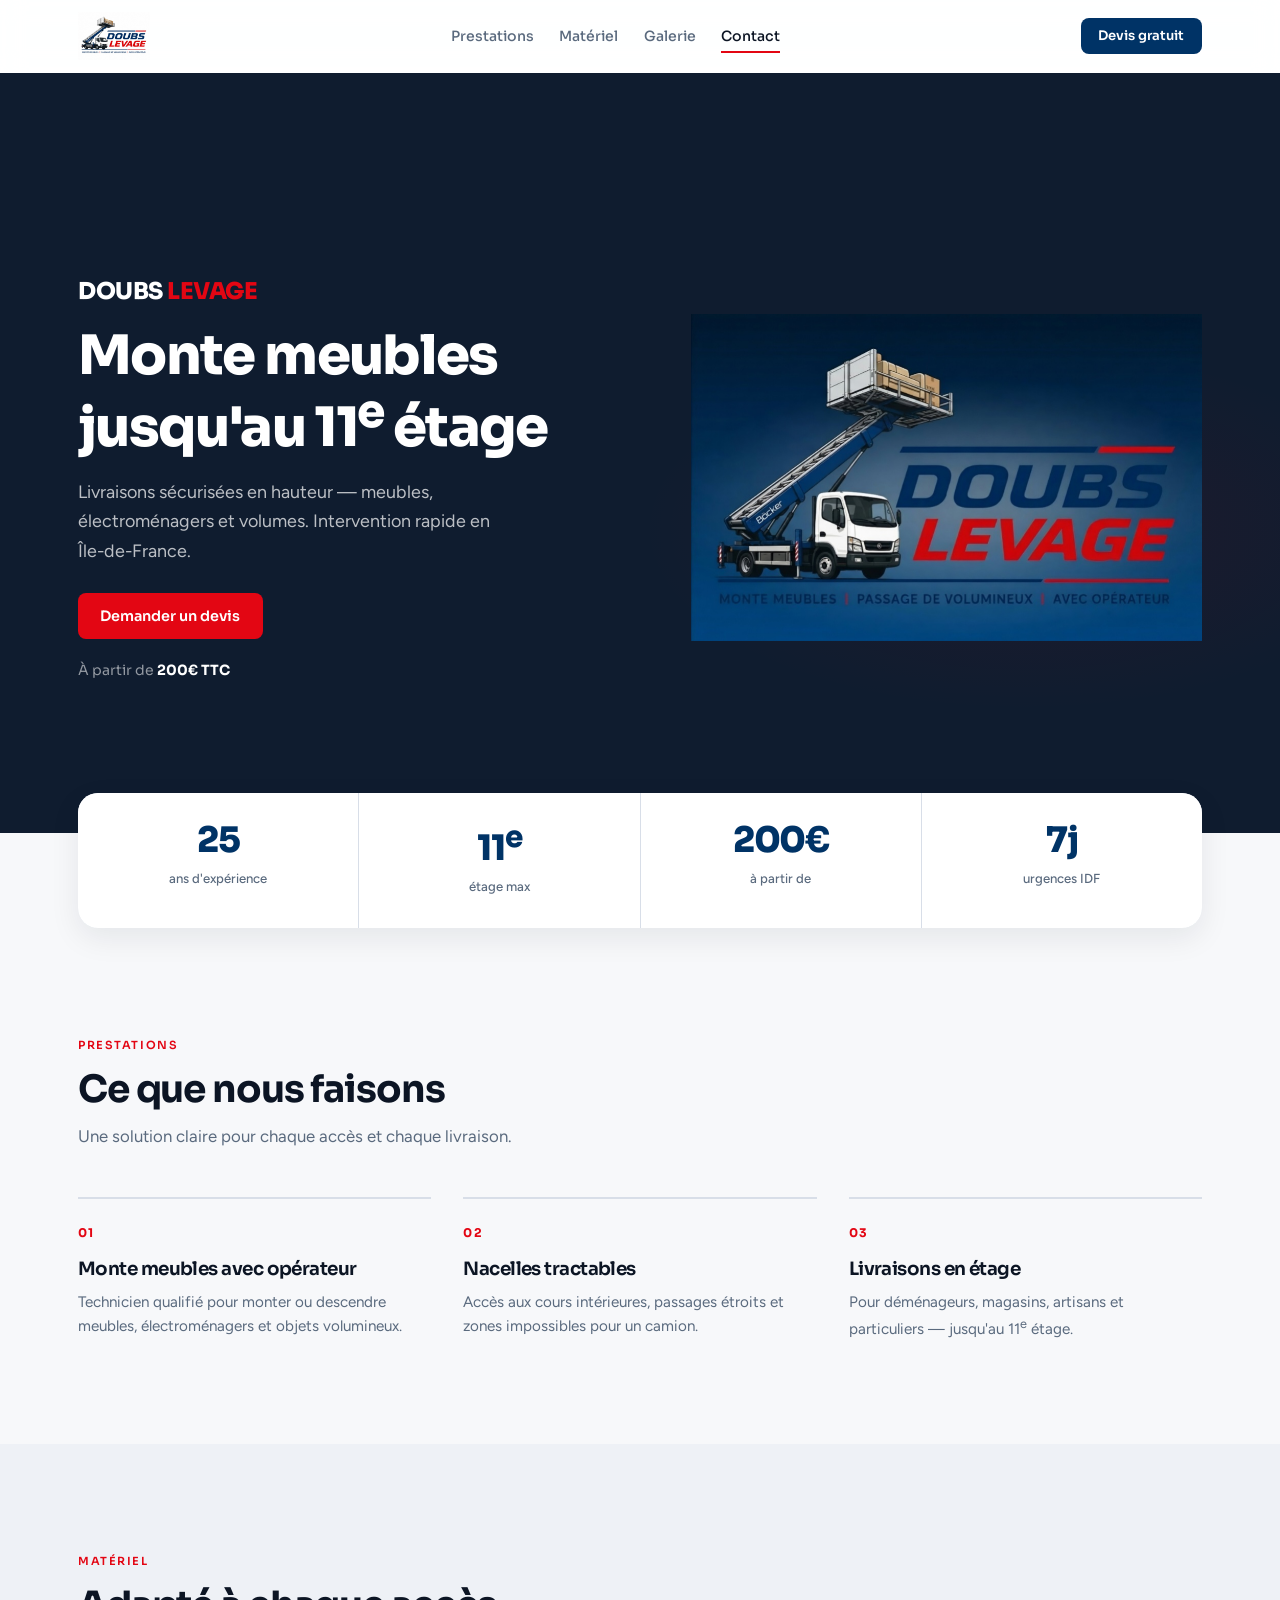
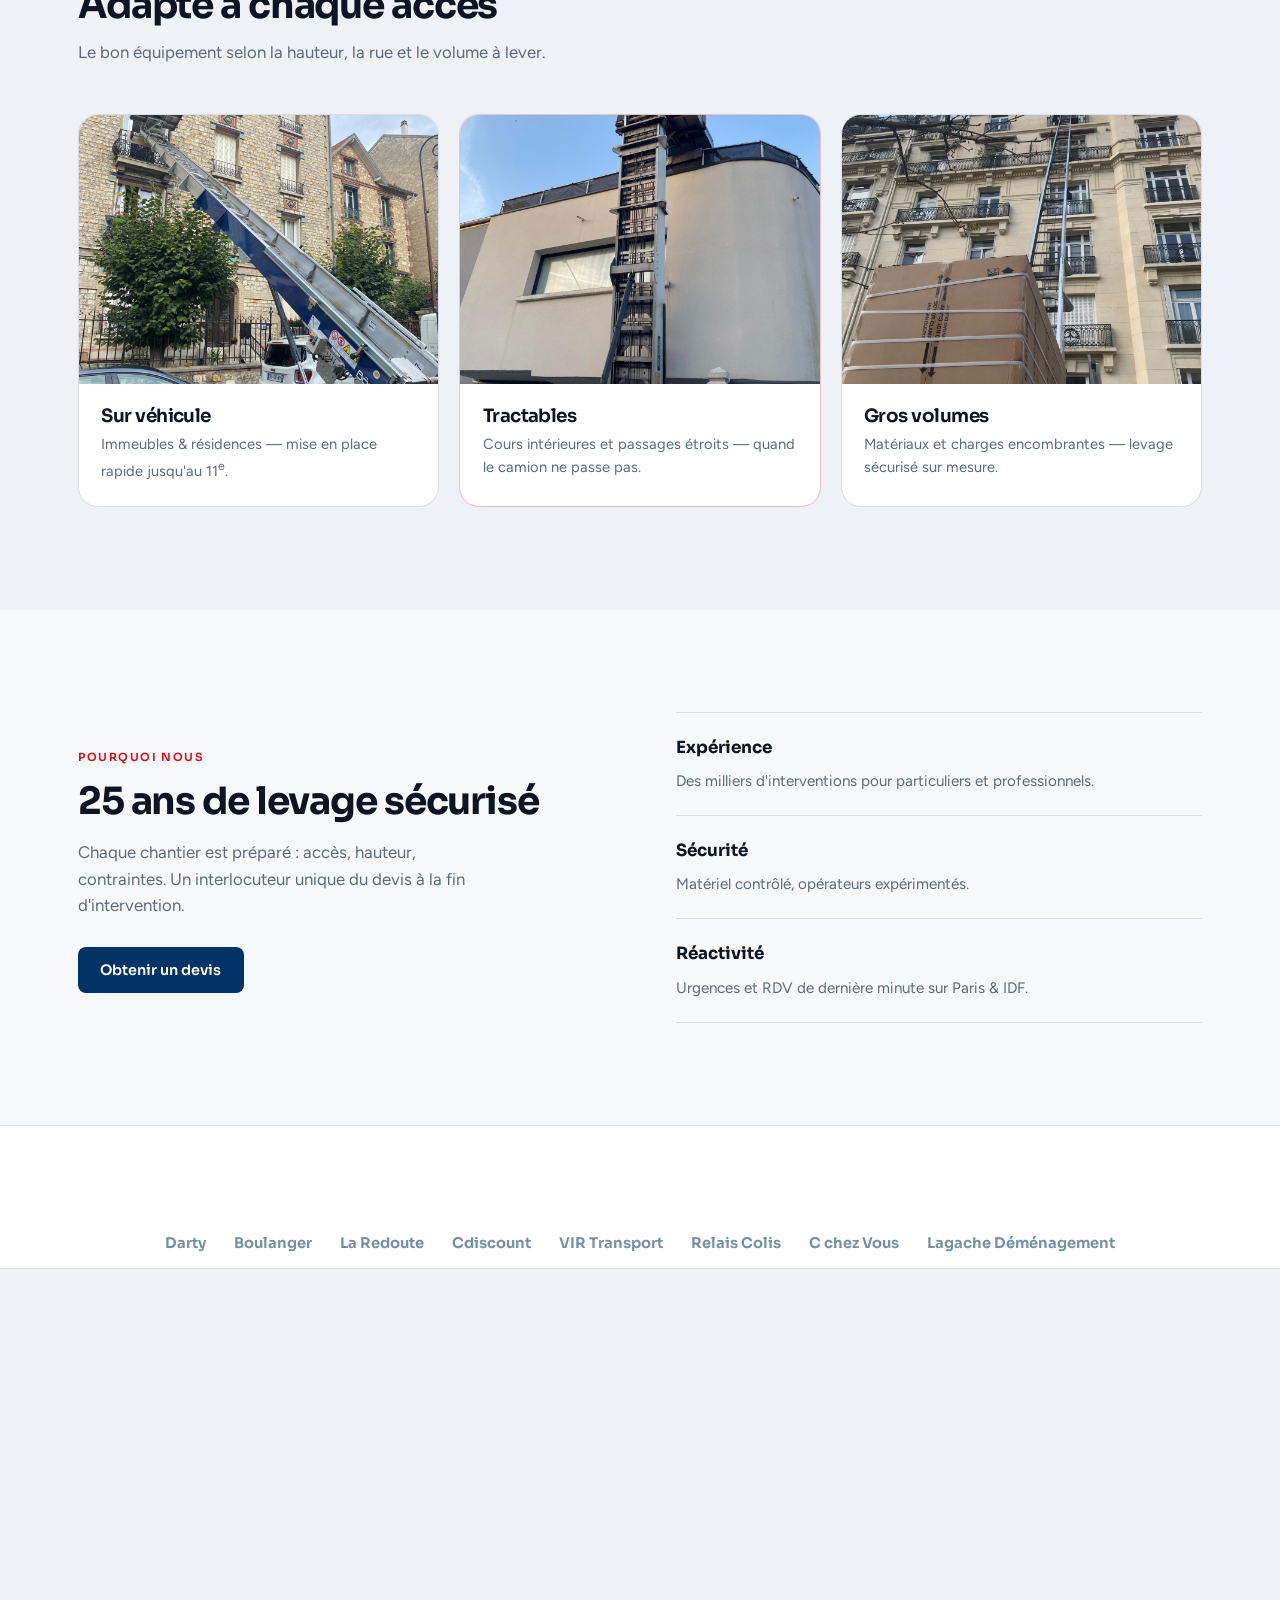
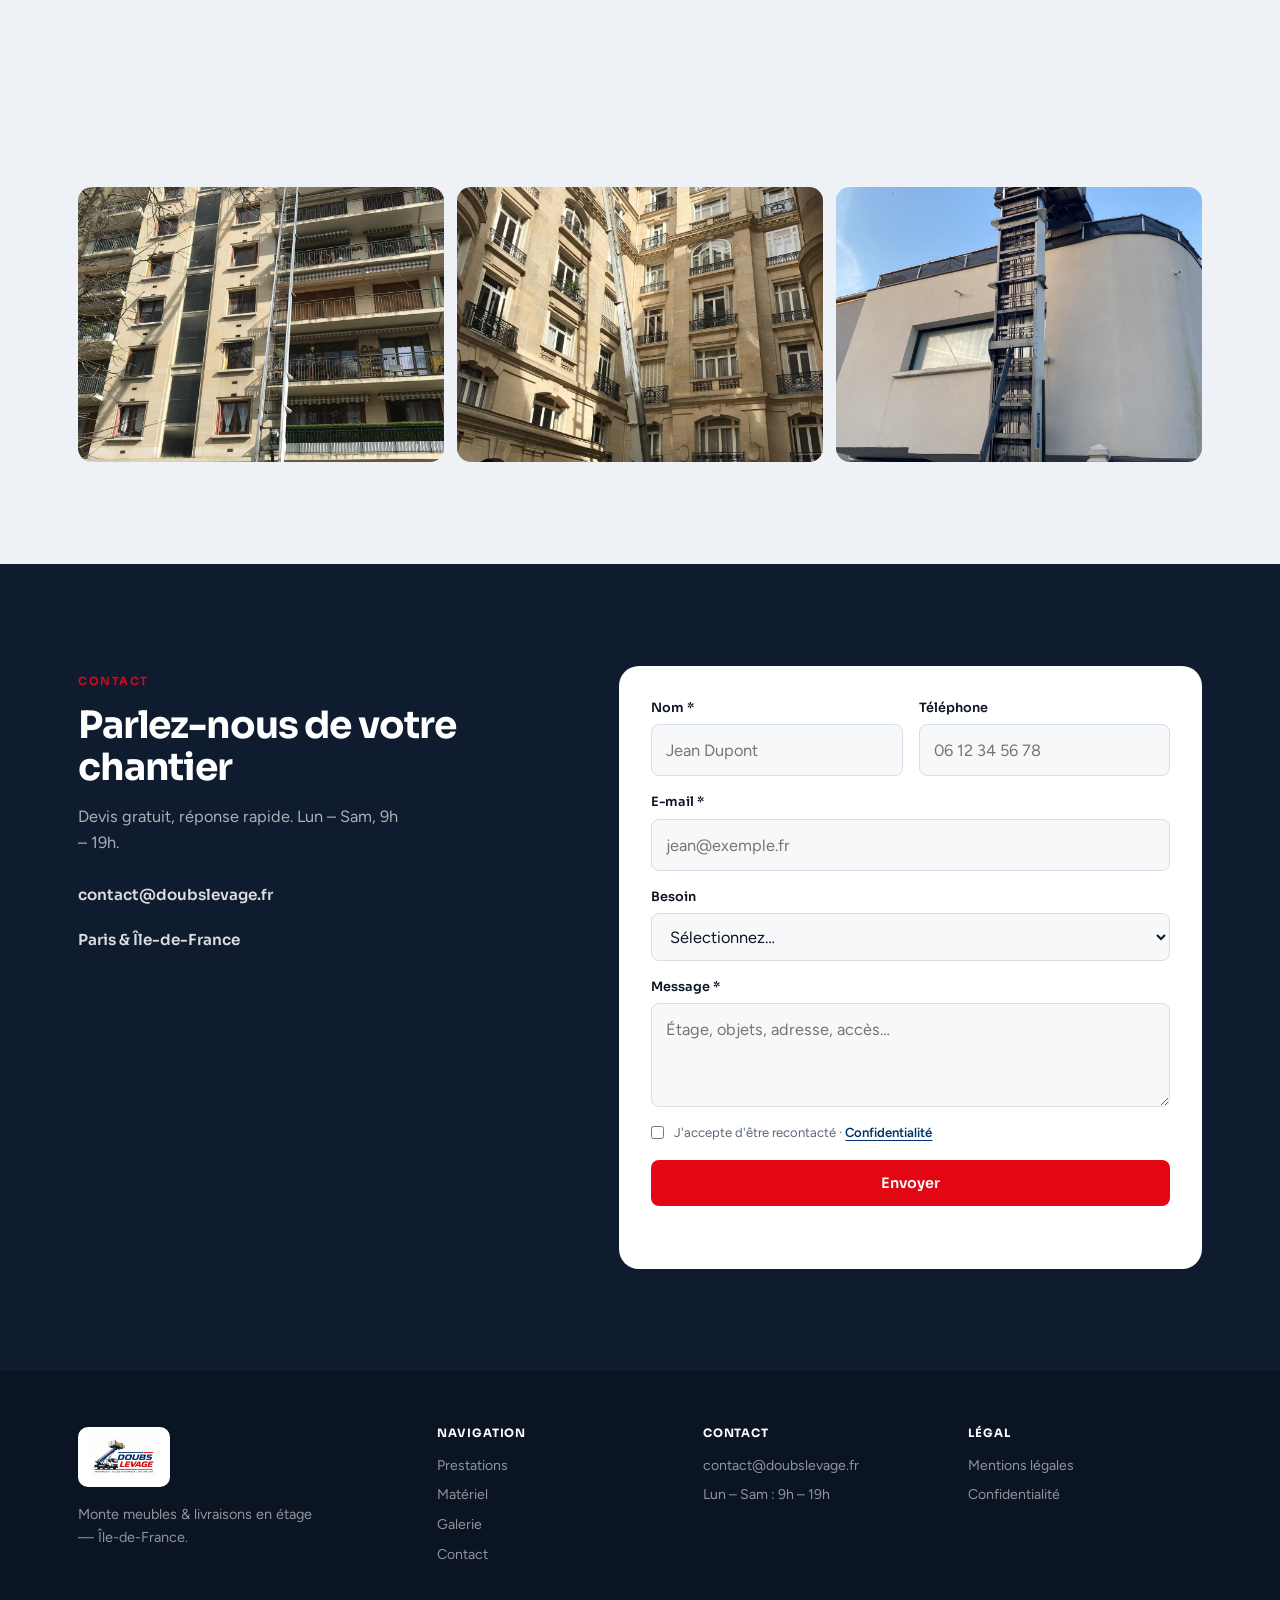
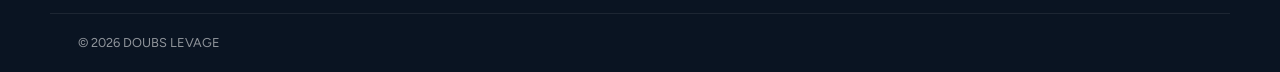
==== commit b45993f3: "Description de la modification" ====
--- a/index.html
+++ b/index.html
@@ -3,16 +3,16 @@
 <head>
   <meta charset="UTF-8" />
   <meta name="viewport" content="width=device-width, initial-scale=1.0" />
-  <title>DOUBS LEVAGE — Spécialiste du monte meubles en Île-de-France</title>
-  <meta name="description" content="DOUBS LEVAGE — monte meubles avec opérateur jusqu'au 11ème étage. Livraisons en étage, nacelles tractables. Plus de 25 ans d'expérience en Île-de-France. À partir de 200€ TTC." />
-  <meta name="theme-color" content="#003366" />
+  <title>DOUBS LEVAGE — Monte meubles jusqu'au 11ᵉ étage | Île-de-France</title>
+  <meta name="description" content="DOUBS LEVAGE — monte meubles avec opérateur jusqu'au 11ᵉ étage. Intervention rapide en Île-de-France. À partir de 200€ TTC." />
+  <meta name="theme-color" content="#0f1c2f" />
   <link rel="canonical" href="https://www.doubslevage.fr/" />
 
   <meta property="og:type" content="website" />
   <meta property="og:locale" content="fr_FR" />
   <meta property="og:site_name" content="DOUBS LEVAGE" />
-  <meta property="og:title" content="DOUBS LEVAGE — Spécialiste du monte meubles" />
-  <meta property="og:description" content="Monte meubles avec opérateur, livraisons en étage et nacelles tractables. Intervention rapide en Île-de-France." />
+  <meta property="og:title" content="DOUBS LEVAGE — Monte meubles jusqu'au 11ᵉ étage" />
+  <meta property="og:description" content="Livraisons en étage, monte meubles avec opérateur. Intervention rapide en Île-de-France." />
   <meta property="og:url" content="https://www.doubslevage.fr/" />
   <meta property="og:image" content="assets/images/hero-doubs-levage.png" />
   <meta name="twitter:card" content="summary_large_image" />
@@ -21,7 +21,7 @@
 
   <link rel="preconnect" href="https://fonts.googleapis.com" />
   <link rel="preconnect" href="https://fonts.gstatic.com" crossorigin />
-  <link href="https://fonts.googleapis.com/css2?family=Outfit:wght@500;600;700;800&family=Source+Sans+3:wght@400;500;600;700&display=swap" rel="stylesheet" />
+  <link href="https://fonts.googleapis.com/css2?family=Sora:wght@500;600;700;800&family=Figtree:wght@400;500;600;700&display=swap" rel="stylesheet" />
   <link rel="stylesheet" href="css/style.css" />
 
   <script type="application/ld+json">
@@ -29,13 +29,12 @@
     "@context": "https://schema.org",
     "@type": "LocalBusiness",
     "name": "DOUBS LEVAGE",
-    "description": "Monte meubles avec opérateur, livraisons en étage et nacelles tractables en Île-de-France.",
+    "description": "Monte meubles avec opérateur et livraisons en étage en Île-de-France.",
     "email": "contact@doubslevage.fr",
     "url": "https://www.doubslevage.fr/",
     "areaServed": "Île-de-France",
     "priceRange": "À partir de 200€ TTC",
-    "openingHours": "Mo-Sa 09:00-19:00",
-    "address": { "@type": "PostalAddress", "addressCountry": "FR", "addressRegion": "Île-de-France" }
+    "openingHours": "Mo-Sa 09:00-19:00"
   }
   </script>
 </head>
@@ -45,444 +44,320 @@
   <header class="site-header" id="top">
     <div class="container nav">
       <a href="#top" class="logo logo--img">
-        <img src="assets/images/logo-doubs-levage.png" alt="DOUBS LEVAGE — Monte meubles" width="200" height="72" fetchpriority="high" />
+        <img src="assets/images/logo-doubs-levage.png" alt="DOUBS LEVAGE" width="180" height="65" fetchpriority="high" />
       </a>
 
       <nav class="main-nav" id="mainNav" aria-label="Navigation principale">
         <div class="main-nav-links">
-          <a href="#top"><span>Accueil</span><svg class="main-nav-chevron" viewBox="0 0 24 24" width="18" height="18" fill="none" stroke="currentColor" stroke-width="2" stroke-linecap="round" stroke-linejoin="round" aria-hidden="true"><path d="m9 18 6-6-6-6"/></svg></a>
-          <a href="#services"><span>Nos prestations</span><svg class="main-nav-chevron" viewBox="0 0 24 24" width="18" height="18" fill="none" stroke="currentColor" stroke-width="2" stroke-linecap="round" stroke-linejoin="round" aria-hidden="true"><path d="m9 18 6-6-6-6"/></svg></a>
-          <a href="#materiel"><span>Nos monte meubles</span><svg class="main-nav-chevron" viewBox="0 0 24 24" width="18" height="18" fill="none" stroke="currentColor" stroke-width="2" stroke-linecap="round" stroke-linejoin="round" aria-hidden="true"><path d="m9 18 6-6-6-6"/></svg></a>
-          <a href="#galerie"><span>Galerie</span><svg class="main-nav-chevron" viewBox="0 0 24 24" width="18" height="18" fill="none" stroke="currentColor" stroke-width="2" stroke-linecap="round" stroke-linejoin="round" aria-hidden="true"><path d="m9 18 6-6-6-6"/></svg></a>
-          <a href="#contact"><span>Contact</span><svg class="main-nav-chevron" viewBox="0 0 24 24" width="18" height="18" fill="none" stroke="currentColor" stroke-width="2" stroke-linecap="round" stroke-linejoin="round" aria-hidden="true"><path d="m9 18 6-6-6-6"/></svg></a>
+          <a href="#services"><span>Prestations</span><svg class="main-nav-chevron" viewBox="0 0 24 24" width="18" height="18" fill="none" stroke="currentColor" stroke-width="2" aria-hidden="true"><path d="m9 18 6-6-6-6"/></svg></a>
+          <a href="#materiel"><span>Matériel</span><svg class="main-nav-chevron" viewBox="0 0 24 24" width="18" height="18" fill="none" stroke="currentColor" stroke-width="2" aria-hidden="true"><path d="m9 18 6-6-6-6"/></svg></a>
+          <a href="#galerie"><span>Galerie</span><svg class="main-nav-chevron" viewBox="0 0 24 24" width="18" height="18" fill="none" stroke="currentColor" stroke-width="2" aria-hidden="true"><path d="m9 18 6-6-6-6"/></svg></a>
+          <a href="#contact"><span>Contact</span><svg class="main-nav-chevron" viewBox="0 0 24 24" width="18" height="18" fill="none" stroke="currentColor" stroke-width="2" aria-hidden="true"><path d="m9 18 6-6-6-6"/></svg></a>
         </div>
         <div class="main-nav-footer">
           <a href="#contact" class="main-nav-cta main-nav-cta--devis">Devis</a>
-          <a href="#" data-whatsapp class="main-nav-cta main-nav-cta--whatsapp">
-            <svg viewBox="0 0 24 24" width="20" height="20" fill="currentColor" aria-hidden="true"><path d="M17.472 14.382c-.297-.149-1.758-.867-2.03-.967-.273-.099-.471-.148-.67.15-.197.297-.767.966-.94 1.164-.173.199-.347.223-.644.075-.297-.15-1.255-.463-2.39-1.475-.883-.788-1.48-1.761-1.653-2.059-.173-.297-.018-.458.13-.606.134-.133.298-.347.446-.52.149-.174.198-.298.298-.497.099-.198.05-.371-.025-.52-.075-.149-.669-1.612-.916-2.207-.242-.579-.487-.5-.669-.51-.173-.008-.371-.01-.57-.01-.198 0-.52.074-.792.372-.272.297-1.04 1.016-1.04 2.479 0 1.462 1.065 2.875 1.213 3.074.149.198 2.096 3.2 5.077 4.487.709.306 1.262.489 1.694.625.712.227 1.36.195 1.871.118.571-.085 1.758-.719 2.006-1.413.248-.694.248-1.289.173-1.413-.074-.124-.272-.198-.57-.347m-5.421 7.403h-.004a9.87 9.87 0 01-5.031-1.378l-.361-.214-3.741.982.998-3.648-.235-.374a9.86 9.86 0 01-1.51-5.26c.001-5.45 4.436-9.884 9.888-9.884 2.64 0 5.122 1.03 6.988 2.898a9.825 9.825 0 012.893 6.994c-.003 5.45-4.435 9.884-9.885 9.884m8.413-18.297A11.815 11.815 0 0012.05 0C5.495 0 .16 5.335.157 11.892c0 2.096.547 4.142 1.588 5.945L.057 24l6.305-1.654a11.882 11.882 0 005.683 1.448h.005c6.554 0 11.89-5.335 11.893-11.893a11.821 11.821 0 00-3.48-8.413z"/></svg>
-            WhatsApp
-          </a>
+          <a href="#" data-whatsapp class="main-nav-cta main-nav-cta--whatsapp">WhatsApp</a>
         </div>
       </nav>
 
-      <a href="#contact" class="btn btn-primary btn-sm header-cta">Demander un devis</a>
-
+      <a href="#contact" class="btn btn-primary btn-sm header-cta">Devis gratuit</a>
       <button class="burger" id="burger" aria-label="Ouvrir le menu" aria-expanded="false" aria-controls="mainNav">
         <span></span><span></span><span></span>
       </button>
     </div>
-
     <div class="nav-backdrop" id="navBackdrop" aria-hidden="true"></div>
   </header>
 
   <main id="main">
 
-  <!-- Hero -->
-  <section class="hero" id="accueil">
-    <div class="hero-bg" aria-hidden="true"></div>
-    <div class="container hero-wrap">
-      <div class="hero-grid">
-      <div class="hero-content">
-        <span class="eyebrow">Monte meubles · Livraisons en étage · Île-de-France</span>
-        <h1>Le spécialiste du monte meubles jusqu'au 11<sup>e</sup> étage</h1>
-        <p class="lead lead--full">
-          La sécurité pour livrer en hauteur ce qui compte pour vous — meubles, électroménagers,
-          matériaux et objets volumineux. Nous ne faisons pas du travail en hauteur : nous
-          livrons et levons vos charges en toute sécurité.
-        </p>
-        <p class="lead lead--short">Monte meubles avec opérateur jusqu'au 11<sup>e</sup> étage. Intervention rapide en Île-de-France.</p>
-        <p class="hero-price">Prestations à partir de <strong>200€ TTC</strong></p>
-        <div class="hero-actions">
-          <a href="#contact" class="btn-hero-cta btn-hero-cta--devis">
-            <span class="btn-hero-cta__icon" aria-hidden="true">
-              <svg viewBox="0 0 24 24" width="22" height="22" fill="none" stroke="currentColor" stroke-width="2" stroke-linecap="round" stroke-linejoin="round"><path d="M14 2H6a2 2 0 0 0-2 2v16a2 2 0 0 0 2 2h12a2 2 0 0 0 2-2V8Z"/><path d="M14 2v6h6"/><path d="M16 13H8"/><path d="M16 17H8"/><path d="M10 9H8"/></svg>
-            </span>
-            <span class="btn-hero-cta__label">
-              <span class="btn-hero-cta__title">Demander un devis</span>
-              <span class="btn-hero-cta__sub">Gratuit &amp; sans engagement</span>
-            </span>
-          </a>
-          <a href="#" data-whatsapp class="btn-hero-cta btn-hero-cta--whatsapp">
-            <span class="btn-hero-cta__icon" aria-hidden="true">
-              <svg viewBox="0 0 24 24" width="22" height="22" fill="currentColor"><path d="M17.472 14.382c-.297-.149-1.758-.867-2.03-.967-.273-.099-.471-.148-.67.15-.197.297-.767.966-.94 1.164-.173.199-.347.223-.644.075-.297-.15-1.255-.463-2.39-1.475-.883-.788-1.48-1.761-1.653-2.059-.173-.297-.018-.458.13-.606.134-.133.298-.347.446-.52.149-.174.198-.298.298-.497.099-.198.05-.371-.025-.52-.075-.149-.669-1.612-.916-2.207-.242-.579-.487-.5-.669-.51-.173-.008-.371-.01-.57-.01-.198 0-.52.074-.792.372-.272.297-1.04 1.016-1.04 2.479 0 1.462 1.065 2.875 1.213 3.074.149.198 2.096 3.2 5.077 4.487.709.306 1.262.489 1.694.625.712.227 1.36.195 1.871.118.571-.085 1.758-.719 2.006-1.413.248-.694.248-1.289.173-1.413-.074-.124-.272-.198-.57-.347m-5.421 7.403h-.004a9.87 9.87 0 01-5.031-1.378l-.361-.214-3.741.982.998-3.648-.235-.374a9.86 9.86 0 01-1.51-5.26c.001-5.45 4.436-9.884 9.888-9.884 2.64 0 5.122 1.03 6.988 2.898a9.825 9.825 0 012.893 6.994c-.003 5.45-4.435 9.884-9.885 9.884m8.413-18.297A11.815 11.815 0 0012.05 0C5.495 0 .16 5.335.157 11.892c0 2.096.547 4.142 1.588 5.945L.057 24l6.305-1.654a11.882 11.882 0 005.683 1.448h.005c6.554 0 11.89-5.335 11.893-11.893a11.821 11.821 0 00-3.48-8.413z"/></svg>
-            </span>
-            <span class="btn-hero-cta__label">
-              <span class="btn-hero-cta__title">WhatsApp</span>
-              <span class="btn-hero-cta__sub">Réponse rapide</span>
-            </span>
-          </a>
-          <a href="#materiel" class="btn btn-ghost hide-mobile">Découvrir nos monte meubles</a>
-        </div>
-        <ul class="hero-values">
-          <li><strong>25 ans</strong><span>d'expérience — des milliers d'interventions</span></li>
-          <li><strong>11<sup>e</sup> étage</strong><span>levage sécurisé des charges volumineuses</span></li>
-          <li><strong>Réactivité</strong><span>intervention rapide selon vos besoins</span></li>
-          <li><strong>Sécurité</strong><span>matériel contrôlé &amp; opérateurs expérimentés</span></li>
-        </ul>
-      </div>
-      <div class="hero-visual hero-visual--brand">
-        <div class="hero-visual__inner">
-          <picture>
-            <source media="(min-width: 1024px)" srcset="assets/images/hero-doubs-levage.png" />
+    <!-- Hero -->
+    <section class="hero" id="accueil">
+      <div class="hero-bg" aria-hidden="true"></div>
+      <div class="container hero-wrap">
+        <div class="hero-grid">
+          <div class="hero-content">
+            <p class="hero-brand" aria-hidden="true">DOUBS <span>LEVAGE</span></p>
+            <h1>Monte meubles jusqu'au 11<sup>e</sup> étage</h1>
+            <p class="lead">Livraisons sécurisées en hauteur — meubles, électroménagers et volumes. Intervention rapide en Île-de-France.</p>
+            <div class="hero-actions">
+              <a href="#contact" class="btn btn-accent">Demander un devis</a>
+              <a href="#" data-whatsapp class="btn btn-whatsapp">WhatsApp</a>
+            </div>
+            <p class="hero-price">À partir de <strong>200€ TTC</strong></p>
+          </div>
+          <div class="hero-visual">
             <img
               src="assets/images/hero-doubs-levage.png"
-              alt="DOUBS LEVAGE — Monte meubles, passage de volumineux, avec opérateur"
+              alt="DOUBS LEVAGE — monte meubles avec opérateur"
               width="960"
               height="540"
               fetchpriority="high"
               decoding="async"
             />
-          </picture>
-          <div class="hero-visual__fade" aria-hidden="true"></div>
-          <div class="hero-visual__shine" aria-hidden="true"></div>
-        </div>
-      </div>
-      </div>
-    </div>
-  </section>
-
-  <!-- Présentation -->
-  <section class="section" id="presentation">
-    <div class="container container--narrow">
-      <div class="section-head section-head--center">
-        <span class="eyebrow">Qui sommes-nous</span>
-        <h2>Plus de 25 ans au service de vos livraisons en hauteur</h2>
-      </div>
-      <div class="prose">
-        <p>Depuis plus de 25 ans, <strong>DOUBS LEVAGE</strong> accompagne les particuliers et les professionnels pour le levage de meubles, électroménagers, matériaux et objets volumineux.</p>
-        <p>Grâce à nos monte meubles et à nos nacelles tractables, nous intervenons rapidement, même dans les rues étroites, les cours intérieures et les accès les plus complexes.</p>
-        <p>Notre équipe met son savoir-faire au service de vos déménagements, livraisons et chantiers partout en <strong>Île-de-France</strong>.</p>
-      </div>
-    </div>
-  </section>
-
-  <!-- Prestations -->
-  <section class="section section-alt" id="services">
-    <div class="container">
-      <div class="section-head">
-        <span class="eyebrow">Nos prestations</span>
-        <h2>Une solution adaptée à chaque chantier</h2>
-        <p class="hide-mobile">Chaque accès, chaque type de livraison : nous trouvons la solution la plus adaptée à votre situation.</p>
-      </div>
-      <p class="scroll-hint" aria-hidden="true">Glissez pour voir les prestations →</p>
-
-      <div class="grid grid-2 scroll-row">
-        <article class="card">
-          <div class="card-icon">
-            <svg viewBox="0 0 24 24" width="24" height="24" fill="none" stroke="currentColor" stroke-width="2" stroke-linecap="round" stroke-linejoin="round"><path d="M3 9l9-7 9 7v11a2 2 0 0 1-2 2H5a2 2 0 0 1-2-2z"/><polyline points="9 22 9 12 15 12 15 22"/></svg>
-          </div>
-          <h3>Monte meubles avec opérateur</h3>
-          <p>Mise à disposition d'un monte meubles avec un technicien qualifié pour monter ou descendre vos meubles, électroménagers, matériaux et objets volumineux.</p>
-        </article>
-
-        <article class="card">
-          <div class="card-icon">
-            <svg viewBox="0 0 24 24" width="24" height="24" fill="none" stroke="currentColor" stroke-width="2" stroke-linecap="round" stroke-linejoin="round"><rect x="1" y="3" width="15" height="13"/><polygon points="16 8 20 8 23 11 23 16 16 16 16 8"/><circle cx="5.5" cy="18.5" r="2.5"/><circle cx="18.5" cy="18.5" r="2.5"/></svg>
-          </div>
-          <h3>Nacelles tractables</h3>
-          <p>Nos nacelles compactes permettent d'intervenir dans les cours intérieures, les passages étroits et les accès impossibles pour un camion.</p>
-        </article>
-
-        <article class="card">
-          <div class="card-icon">
-            <svg viewBox="0 0 24 24" width="24" height="24" fill="none" stroke="currentColor" stroke-width="2" stroke-linecap="round" stroke-linejoin="round"><path d="M12 3v18"/><path d="m8 7 4-4 4 4"/><path d="M8 17l4 4 4-4"/></svg>
-          </div>
-          <h3>Livraisons en étage</h3>
-          <p>Nous accompagnons déménageurs, cuisinistes, magasins de meubles, artisans et particuliers pour toutes les livraisons jusqu'au 11<sup>e</sup> étage.</p>
-        </article>
-
-        <article class="card">
-          <div class="card-icon">
-            <svg viewBox="0 0 24 24" width="24" height="24" fill="none" stroke="currentColor" stroke-width="2" stroke-linecap="round" stroke-linejoin="round"><path d="M14 2H6a2 2 0 0 0-2 2v16a2 2 0 0 0 2 2h12a2 2 0 0 0 2-2V8Z"/><path d="M14 2v6h6"/><path d="m9 15 2 2 4-4"/></svg>
-          </div>
-          <h3>Étude de votre chantier</h3>
-          <p>Chaque intervention est préparée à l'avance afin de choisir le matériel le plus adapté et garantir une prestation rapide et sécurisée.</p>
-        </article>
-      </div>
-    </div>
-  </section>
-
-  <!-- Matériel -->
-  <section class="section" id="materiel">
-    <div class="container">
-      <div class="section-head">
-        <span class="eyebrow">Notre matériel</span>
-        <h2>Un matériel adapté à toutes les situations</h2>
-        <p class="hide-mobile">Nous disposons de plusieurs types de monte meubles afin de répondre à toutes les configurations d'accès.</p>
-      </div>
-      <p class="scroll-hint" aria-hidden="true">Glissez pour voir le matériel →</p>
-
-      <div class="grid grid-3 scroll-row">
-        <article class="fleet-card">
-          <div class="fleet-tag">Immeubles &amp; résidences</div>
-          <h3>Monte meubles sur véhicule</h3>
-          <p>Pour les immeubles, les résidences et les interventions nécessitant une mise en place rapide.</p>
-          <ul class="check-list">
-            <li>Jusqu'au 11<sup>e</sup> étage</li>
-            <li>Grande capacité de levage</li>
-            <li>Installation rapide</li>
+          </div>
+        </div>
+      </div>
+    </section>
+
+    <!-- Chiffres -->
+    <section class="section section-stats" aria-label="Nos chiffres clés">
+      <div class="container">
+        <ul class="stats-row">
+          <li>
+            <strong>25</strong>
+            <span>ans d'expérience</span>
+          </li>
+          <li>
+            <strong>11<sup>e</sup></strong>
+            <span>étage max</span>
+          </li>
+          <li>
+            <strong>200€</strong>
+            <span>à partir de</span>
+          </li>
+          <li>
+            <strong>7j</strong>
+            <span>urgences IDF</span>
+          </li>
+        </ul>
+      </div>
+    </section>
+
+    <!-- Prestations -->
+    <section class="section" id="services">
+      <div class="container">
+        <div class="section-head">
+          <span class="eyebrow">Prestations</span>
+          <h2>Ce que nous faisons</h2>
+          <p>Une solution claire pour chaque accès et chaque livraison.</p>
+        </div>
+
+        <div class="services-grid">
+          <article class="service-item">
+            <span class="service-num">01</span>
+            <h3>Monte meubles avec opérateur</h3>
+            <p>Technicien qualifié pour monter ou descendre meubles, électroménagers et objets volumineux.</p>
+          </article>
+          <article class="service-item">
+            <span class="service-num">02</span>
+            <h3>Nacelles tractables</h3>
+            <p>Accès aux cours intérieures, passages étroits et zones impossibles pour un camion.</p>
+          </article>
+          <article class="service-item">
+            <span class="service-num">03</span>
+            <h3>Livraisons en étage</h3>
+            <p>Pour déménageurs, magasins, artisans et particuliers — jusqu'au 11<sup>e</sup> étage.</p>
+          </article>
+        </div>
+      </div>
+    </section>
+
+    <!-- Matériel -->
+    <section class="section section-alt" id="materiel">
+      <div class="container">
+        <div class="section-head">
+          <span class="eyebrow">Matériel</span>
+          <h2>Adapté à chaque accès</h2>
+          <p>Le bon équipement selon la hauteur, la rue et le volume à lever.</p>
+        </div>
+
+        <div class="materiel-grid">
+          <article class="materiel-card">
+            <div class="materiel-card__media">
+              <img src="assets/images/galerie-livraison-balcon-bocker.jpg" alt="Monte meubles sur véhicule" width="640" height="480" loading="lazy" />
+            </div>
+            <div class="materiel-card__body">
+              <h3>Sur véhicule</h3>
+              <p>Immeubles &amp; résidences — mise en place rapide jusqu'au 11<sup>e</sup>.</p>
+            </div>
+          </article>
+          <article class="materiel-card materiel-card--accent">
+            <div class="materiel-card__media">
+              <img src="assets/images/galerie-nacelle-maison-moderne.jpg" alt="Monte meubles tractable" width="640" height="480" loading="lazy" />
+            </div>
+            <div class="materiel-card__body">
+              <h3>Tractables</h3>
+              <p>Cours intérieures et passages étroits — quand le camion ne passe pas.</p>
+            </div>
+          </article>
+          <article class="materiel-card">
+            <div class="materiel-card__media">
+              <img src="assets/images/galerie-livraison-refrigerateur.jpg" alt="Levage de gros volumes" width="640" height="480" loading="lazy" />
+            </div>
+            <div class="materiel-card__body">
+              <h3>Gros volumes</h3>
+              <p>Matériaux et charges encombrantes — levage sécurisé sur mesure.</p>
+            </div>
+          </article>
+        </div>
+      </div>
+    </section>
+
+    <!-- Pourquoi -->
+    <section class="section" id="avantages">
+      <div class="container why-layout">
+        <div class="why-intro">
+          <span class="eyebrow">Pourquoi nous</span>
+          <h2>25 ans de levage sécurisé</h2>
+          <p>Chaque chantier est préparé : accès, hauteur, contraintes. Un interlocuteur unique du devis à la fin d'intervention.</p>
+          <a href="#contact" class="btn btn-primary">Obtenir un devis</a>
+        </div>
+        <ul class="why-list">
+          <li>
+            <strong>Expérience</strong>
+            <span>Des milliers d'interventions pour particuliers et professionnels.</span>
+          </li>
+          <li>
+            <strong>Sécurité</strong>
+            <span>Matériel contrôlé, opérateurs expérimentés.</span>
+          </li>
+          <li>
+            <strong>Réactivité</strong>
+            <span>Urgences et RDV de dernière minute sur Paris &amp; IDF.</span>
+          </li>
+        </ul>
+      </div>
+    </section>
+
+    <!-- Partenaires -->
+    <section class="section section-partners" aria-label="Partenaires">
+      <div class="container">
+        <p class="partners-label">Ils nous font confiance</p>
+        <ul class="partners-marquee">
+          <li>Darty</li>
+          <li>Boulanger</li>
+          <li>La Redoute</li>
+          <li>Cdiscount</li>
+          <li>VIR Transport</li>
+          <li>Relais Colis</li>
+          <li>C chez Vous</li>
+          <li>Lagache Déménagement</li>
+        </ul>
+      </div>
+    </section>
+
+    <!-- Galerie -->
+    <section class="section section-alt" id="galerie">
+      <div class="container">
+        <div class="section-head">
+          <span class="eyebrow">Galerie</span>
+          <h2>Sur le terrain</h2>
+        </div>
+        <div class="gallery-grid">
+          <figure class="gallery-item">
+            <img src="assets/images/galerie-livraison-balcon-bocker.jpg" alt="Livraison en balcon" width="800" height="600" loading="lazy" />
+          </figure>
+          <figure class="gallery-item">
+            <img src="assets/images/galerie-charge-fenetre-etage.jpg" alt="Charge en hauteur" width="600" height="800" loading="lazy" />
+          </figure>
+          <figure class="gallery-item">
+            <img src="assets/images/galerie-livraison-refrigerateur.jpg" alt="Livraison réfrigérateur" width="600" height="800" loading="lazy" />
+          </figure>
+          <figure class="gallery-item">
+            <img src="assets/images/galerie-monte-meuble-immeuble.jpg" alt="Monte meubles immeuble" width="600" height="800" loading="lazy" />
+          </figure>
+          <figure class="gallery-item">
+            <img src="assets/images/galerie-cour-paris-haussmann.jpg" alt="Intervention cour parisienne" width="600" height="800" loading="lazy" />
+          </figure>
+          <figure class="gallery-item">
+            <img src="assets/images/galerie-nacelle-maison-moderne.jpg" alt="Nacelle maison moderne" width="600" height="800" loading="lazy" />
+          </figure>
+        </div>
+      </div>
+    </section>
+
+    <!-- Contact -->
+    <section class="section section-contact" id="contact">
+      <div class="container contact-layout">
+        <div class="contact-intro">
+          <span class="eyebrow">Contact</span>
+          <h2>Parlez-nous de votre chantier</h2>
+          <p>Devis gratuit, réponse rapide. Lun – Sam, 9h – 19h.</p>
+          <ul class="contact-meta">
+            <li><a href="mailto:contact@doubslevage.fr">contact@doubslevage.fr</a></li>
+            <li><a href="#" data-whatsapp>WhatsApp</a></li>
+            <li>Paris &amp; Île-de-France</li>
           </ul>
-        </article>
-
-        <article class="fleet-card featured">
-          <div class="fleet-tag">Accès difficiles</div>
-          <h3>Monte meubles tractables</h3>
-          <p>La solution idéale lorsque le camion ne peut pas accéder au chantier.</p>
-          <ul class="check-list">
-            <li>Accès aux cours intérieures</li>
-            <li>Passages étroits</li>
-            <li>Encombrement réduit</li>
-          </ul>
-        </article>
-
-        <article class="fleet-card">
-          <div class="fleet-tag">Chantier professionnel</div>
-          <h3>Levage gros volumes</h3>
-          <p>Pour les matériaux et objets encombrants de chantier.</p>
-          <ul class="check-list">
-            <li>Charges volumineuses</li>
-            <li>Levage sécurisé</li>
-            <li>Intervention sur mesure</li>
-          </ul>
-        </article>
-      </div>
-    </div>
-  </section>
-
-  <!-- Pourquoi nous -->
-  <section class="section section-alt" id="avantages">
-    <div class="container avantages-inner">
-      <div class="avantages-text">
-        <span class="eyebrow">Pourquoi nous choisir</span>
-        <h2>Pourquoi choisir DOUBS LEVAGE</h2>
-        <p class="hide-mobile">Depuis plus de 25 ans, nous accompagnons particuliers et professionnels avec une seule priorité : réaliser chaque intervention dans les meilleures conditions de sécurité, de rapidité et de qualité.</p>
-        <p class="hide-mobile">Chaque chantier est différent. C'est pourquoi nous analysons systématiquement les accès, la hauteur et les contraintes avant chaque intervention.</p>
-
-        <ul class="feature-list feature-list--compact">
-          <li>
-            <span class="feature-bullet">✓</span>
-            <div><strong>Expérience reconnue</strong><p class="hide-mobile">Plus de 25 ans de savoir-faire dans le levage de meubles et de charges volumineuses.</p></div>
-          </li>
-          <li>
-            <span class="feature-bullet">✓</span>
-            <div><strong>Sécurité</strong><p class="hide-mobile">Matériel entretenu, contrôlé régulièrement et utilisé par des opérateurs expérimentés.</p></div>
-          </li>
-          <li>
-            <span class="feature-bullet">✓</span>
-            <div><strong>Réactivité</strong><p class="hide-mobile">Un interlocuteur unique vous accompagne de votre demande de devis jusqu'à la fin de l'intervention.</p></div>
-          </li>
-        </ul>
-      </div>
-
-      <aside class="avantages-card hide-mobile">
-        <h3>Besoin d'un monte meubles ?</h3>
-        <p>Expliquez-nous votre projet. Nous vous conseillons gratuitement sur le matériel le plus adapté et nous vous adressons un devis rapide, clair et sans engagement.</p>
-        <p class="avantages-price">À partir de <strong>200€ TTC</strong></p>
-        <a href="#contact" class="btn btn-primary btn-block">Demander un devis</a>
-        <div class="phone-box">
-          <span>Ou écrivez-nous à</span>
-          <a href="mailto:contact@doubslevage.fr">contact@doubslevage.fr</a>
-        </div>
-      </aside>
-    </div>
-  </section>
-
-  <!-- Urgences & partenaires -->
-  <section class="section" id="engagement">
-    <div class="container">
-      <div class="engagement-grid">
-        <div class="engagement-block">
-          <span class="eyebrow">Notre force</span>
-          <h2>Urgences &amp; rendez-vous de dernière minute</h2>
-          <p>Notre concept repose sur la gestion des urgences et des rendez-vous non prévus. Nous mettons nos monte meubles à disposition sur <strong>Paris et l'Île-de-France</strong>, ce qui nous a permis de sauver des prestations et de gagner la confiance de nos clients.</p>
-        </div>
-        <div class="partners-block">
-          <span class="eyebrow">Ils nous font confiance</span>
-          <h3>Nos partenaires</h3>
-          <ul class="partners-list">
-            <li>Darty</li>
-            <li>Boulanger</li>
-            <li>La Redoute</li>
-            <li>Cdiscount</li>
-            <li>VIR Transport</li>
-            <li>Relais Colis</li>
-            <li>C chez Vous</li>
-            <li>Lagache Déménagement</li>
-            <li>Particuliers</li>
-          </ul>
-        </div>
-      </div>
-    </div>
-  </section>
-
-  <!-- Galerie -->
-  <section class="section section-alt" id="galerie">
-    <div class="container">
-      <div class="section-head section-head--center">
-        <span class="eyebrow">Galerie</span>
-        <h2>Nos interventions en images</h2>
-        <p class="hide-mobile">Découvrez nos monte meubles en action sur différents chantiers en Île-de-France.</p>
-      </div>
-      <div class="gallery-grid">
-        <figure class="gallery-item">
-          <img src="assets/images/galerie-livraison-balcon-bocker.jpg" alt="Livraison en étage par monte meubles Böcker sur balcon" width="800" height="600" loading="lazy" decoding="async" />
-        </figure>
-        <figure class="gallery-item">
-          <img src="assets/images/galerie-charge-fenetre-etage.jpg" alt="Montée d'une charge volumineuse jusqu'à la fenêtre" width="600" height="800" loading="lazy" decoding="async" />
-        </figure>
-        <figure class="gallery-item">
-          <img src="assets/images/galerie-livraison-refrigerateur.jpg" alt="Livraison d'un réfrigérateur par monte meubles" width="600" height="800" loading="lazy" decoding="async" />
-        </figure>
-        <figure class="gallery-item">
-          <img src="assets/images/galerie-monte-meuble-immeuble.jpg" alt="Monte meubles devant un immeuble parisien" width="600" height="800" loading="lazy" decoding="async" />
-        </figure>
-        <figure class="gallery-item">
-          <img src="assets/images/galerie-cour-paris-haussmann.jpg" alt="Intervention en cour d'immeuble haussmannien" width="600" height="800" loading="lazy" decoding="async" />
-        </figure>
-        <figure class="gallery-item">
-          <img src="assets/images/galerie-nacelle-maison-moderne.jpg" alt="Nacelle tractable devant une maison moderne" width="600" height="800" loading="lazy" decoding="async" />
-        </figure>
-      </div>
-    </div>
-  </section>
-
-  <!-- Contact -->
-  <section class="section" id="contact">
-    <div class="container contact-inner">
-      <div class="contact-head-mobile">
-        <span class="eyebrow">Contact</span>
-        <h2>Demandez un devis</h2>
-      </div>
-
-      <form class="contact-form" id="contactForm" novalidate>
-        <input type="text" name="_honey" id="honey" class="sr-only" tabindex="-1" autocomplete="off" aria-hidden="true" />
-        <div class="form-row">
-          <div class="field">
-            <label for="name">Nom complet *</label>
-            <input type="text" id="name" name="name" placeholder="Jean Dupont" required />
-          </div>
-          <div class="field">
-            <label for="company">Société</label>
-            <input type="text" id="company" name="company" placeholder="Nom de l'entreprise" />
-          </div>
-        </div>
-
-        <div class="form-row">
+        </div>
+
+        <form class="contact-form" id="contactForm" novalidate>
+          <input type="text" name="_honey" id="honey" class="sr-only" tabindex="-1" autocomplete="off" aria-hidden="true" />
+          <div class="form-row">
+            <div class="field">
+              <label for="name">Nom *</label>
+              <input type="text" id="name" name="name" placeholder="Jean Dupont" required />
+            </div>
+            <div class="field">
+              <label for="phone">Téléphone</label>
+              <input type="tel" id="phone" name="phone" placeholder="06 12 34 56 78" />
+            </div>
+          </div>
           <div class="field">
             <label for="email">E-mail *</label>
             <input type="email" id="email" name="email" placeholder="jean@exemple.fr" required />
           </div>
           <div class="field">
-            <label for="phone">Téléphone</label>
-            <input type="tel" id="phone" name="phone" placeholder="06 12 34 56 78" />
-          </div>
-        </div>
-
-        <div class="field">
-          <label for="need">Votre besoin</label>
-          <select id="need" name="need">
-            <option value="">Sélectionnez…</option>
-            <option value="Monte meubles avec opérateur">Monte meubles avec opérateur</option>
-            <option value="Nacelle tractable">Nacelle tractable</option>
-            <option value="Livraison en étage">Livraison en étage</option>
-            <option value="Étude de chantier">Étude de chantier</option>
-            <option value="Autre demande">Autre demande</option>
-          </select>
-        </div>
-
-        <div class="field">
-          <label for="message">Message *</label>
-          <textarea id="message" name="message" rows="3" placeholder="Décrivez votre projet : étage, type d'objets, adresse, accès…" required></textarea>
-        </div>
-
-        <label class="consent">
-          <input type="checkbox" id="consent" required />
-          <span>J'accepte d'être recontacté concernant ma demande et j'ai pris connaissance de la <a href="mentions-legales.html#confidentialite" class="text-link">politique de confidentialité</a>.</span>
-        </label>
-
-        <button type="submit" class="btn btn-primary btn-block">Envoyer ma demande</button>
-        <p class="form-feedback" id="formFeedback" role="status" aria-live="polite"></p>
-      </form>
-
-      <div class="contact-info">
-        <span class="eyebrow hide-mobile">Contact</span>
-        <h2 class="hide-mobile">Contactez-nous</h2>
-        <p class="hide-mobile">Décrivez votre besoin via le formulaire. Nous vous répondons rapidement avec une proposition claire. Prestations à partir de <strong>200€ TTC</strong>.</p>
-
-        <ul class="contact-list">
-          <li>
-            <span class="contact-ic contact-ic--whatsapp">
-              <svg viewBox="0 0 24 24" width="20" height="20" fill="currentColor" aria-hidden="true"><path d="M17.472 14.382c-.297-.149-1.758-.867-2.03-.967-.273-.099-.471-.148-.67.15-.197.297-.767.966-.94 1.164-.173.199-.347.223-.644.075-.297-.15-1.255-.463-2.39-1.475-.883-.788-1.48-1.761-1.653-2.059-.173-.297-.018-.458.13-.606.134-.133.298-.347.446-.52.149-.174.198-.298.298-.497.099-.198.05-.371-.025-.52-.075-.149-.669-1.612-.916-2.207-.242-.579-.487-.5-.669-.51-.173-.008-.371-.01-.57-.01-.198 0-.52.074-.792.372-.272.297-1.04 1.016-1.04 2.479 0 1.462 1.065 2.875 1.213 3.074.149.198 2.096 3.2 5.077 4.487.709.306 1.262.489 1.694.625.712.227 1.36.195 1.871.118.571-.085 1.758-.719 2.006-1.413.248-.694.248-1.289.173-1.413-.074-.124-.272-.198-.57-.347m-5.421 7.403h-.004a9.87 9.87 0 01-5.031-1.378l-.361-.214-3.741.982.998-3.648-.235-.374a9.86 9.86 0 01-1.51-5.26c.001-5.45 4.436-9.884 9.888-9.884 2.64 0 5.122 1.03 6.988 2.898a9.825 9.825 0 012.893 6.994c-.003 5.45-4.435 9.884-9.885 9.884m8.413-18.297A11.815 11.815 0 0012.05 0C5.495 0 .16 5.335.157 11.892c0 2.096.547 4.142 1.588 5.945L.057 24l6.305-1.654a11.882 11.882 0 005.683 1.448h.005c6.554 0 11.89-5.335 11.893-11.893a11.821 11.821 0 00-3.48-8.413z"/></svg>
-            </span>
-            <div><strong>WhatsApp</strong><a href="#" data-whatsapp>Réponse rapide par message</a></div>
-          </li>
-          <li>
-            <span class="contact-ic">
-              <svg viewBox="0 0 24 24" width="20" height="20" fill="none" stroke="currentColor" stroke-width="2" stroke-linecap="round" stroke-linejoin="round"><rect x="2" y="4" width="20" height="16" rx="2"/><path d="m22 7-10 5L2 7"/></svg>
-            </span>
-            <div><strong>E-mail</strong><a href="mailto:contact@doubslevage.fr">contact@doubslevage.fr</a></div>
-          </li>
-          <li>
-            <span class="contact-ic">
-              <svg viewBox="0 0 24 24" width="20" height="20" fill="none" stroke="currentColor" stroke-width="2" stroke-linecap="round" stroke-linejoin="round"><circle cx="12" cy="12" r="10"/><path d="M12 6v6l4 2"/></svg>
-            </span>
-            <div><strong>Horaires</strong><span>Lun – Sam : 9h00 – 19h00</span></div>
-          </li>
-          <li class="hide-mobile">
-            <span class="contact-ic">
-              <svg viewBox="0 0 24 24" width="20" height="20" fill="none" stroke="currentColor" stroke-width="2" stroke-linecap="round" stroke-linejoin="round"><path d="M20 10c0 6-8 12-8 12s-8-6-8-12a8 8 0 0 1 16 0Z"/><circle cx="12" cy="10" r="3"/></svg>
-            </span>
-            <div><strong>Zone d'intervention</strong><span>Paris &amp; Île-de-France</span></div>
-          </li>
-        </ul>
-      </div>
-    </div>
-  </section>
+            <label for="need">Besoin</label>
+            <select id="need" name="need">
+              <option value="">Sélectionnez…</option>
+              <option value="Monte meubles avec opérateur">Monte meubles avec opérateur</option>
+              <option value="Nacelle tractable">Nacelle tractable</option>
+              <option value="Livraison en étage">Livraison en étage</option>
+              <option value="Autre demande">Autre</option>
+            </select>
+          </div>
+          <div class="field">
+            <label for="message">Message *</label>
+            <textarea id="message" name="message" rows="3" placeholder="Étage, objets, adresse, accès…" required></textarea>
+          </div>
+          <label class="consent">
+            <input type="checkbox" id="consent" required />
+            <span>J'accepte d'être recontacté · <a href="mentions-legales.html#confidentialite" class="text-link">Confidentialité</a></span>
+          </label>
+          <button type="submit" class="btn btn-accent btn-block">Envoyer</button>
+          <p class="form-feedback" id="formFeedback" role="status" aria-live="polite"></p>
+        </form>
+      </div>
+    </section>
 
   </main>
 
   <footer class="site-footer">
-    <div class="container footer-inner footer-inner--compact">
+    <div class="container footer-inner">
       <div class="footer-brand">
         <a href="#top" class="logo logo--img">
-          <img src="assets/images/logo-doubs-levage.png" alt="DOUBS LEVAGE" width="180" height="65" />
+          <img src="assets/images/logo-doubs-levage.png" alt="DOUBS LEVAGE" width="160" height="58" />
         </a>
-        <p class="hide-mobile">Spécialiste du monte meubles et des livraisons en étage. Plus de 25 ans d'expérience en Île-de-France.</p>
-      </div>
-      <div class="footer-col hide-mobile">
+        <p>Monte meubles &amp; livraisons en étage — Île-de-France.</p>
+      </div>
+      <div class="footer-col">
         <h4>Navigation</h4>
-        <a href="#top">Accueil</a>
-        <a href="#services">Nos prestations</a>
-        <a href="#materiel">Nos monte meubles</a>
+        <a href="#services">Prestations</a>
+        <a href="#materiel">Matériel</a>
         <a href="#galerie">Galerie</a>
         <a href="#contact">Contact</a>
       </div>
       <div class="footer-col">
         <h4>Contact</h4>
         <a href="mailto:contact@doubslevage.fr">contact@doubslevage.fr</a>
-        <span>Lun – Sam : 9h00 – 19h00</span>
-      </div>
-      <div class="footer-col footer-col--legal">
+        <span>Lun – Sam : 9h – 19h</span>
+      </div>
+      <div class="footer-col">
         <h4>Légal</h4>
         <a href="mentions-legales.html">Mentions légales</a>
-        <a href="mentions-legales.html#confidentialite">Politique de confidentialité</a>
-        <a href="mentions-legales.html#cookies">Politique des cookies</a>
+        <a href="mentions-legales.html#confidentialite">Confidentialité</a>
       </div>
     </div>
     <div class="container footer-bottom">
-      <span>© <span id="year">2026</span> DOUBS LEVAGE — Tous droits réservés.</span>
-      <nav class="footer-legal" aria-label="Liens légaux">
-        <a href="mentions-legales.html">Mentions légales</a>
-        <a href="mentions-legales.html#confidentialite">Politique de confidentialité</a>
-      </nav>
+      <span>© <span id="year">2026</span> DOUBS LEVAGE</span>
     </div>
   </footer>
 
-  <a href="#" data-whatsapp class="whatsapp-float" aria-label="Nous contacter sur WhatsApp">
+  <a href="#" data-whatsapp class="whatsapp-float" aria-label="WhatsApp">
     <svg viewBox="0 0 24 24" width="26" height="26" fill="currentColor" aria-hidden="true"><path d="M17.472 14.382c-.297-.149-1.758-.867-2.03-.967-.273-.099-.471-.148-.67.15-.197.297-.767.966-.94 1.164-.173.199-.347.223-.644.075-.297-.15-1.255-.463-2.39-1.475-.883-.788-1.48-1.761-1.653-2.059-.173-.297-.018-.458.13-.606.134-.133.298-.347.446-.52.149-.174.198-.298.298-.497.099-.198.05-.371-.025-.52-.075-.149-.669-1.612-.916-2.207-.242-.579-.487-.5-.669-.51-.173-.008-.371-.01-.57-.01-.198 0-.52.074-.792.372-.272.297-1.04 1.016-1.04 2.479 0 1.462 1.065 2.875 1.213 3.074.149.198 2.096 3.2 5.077 4.487.709.306 1.262.489 1.694.625.712.227 1.36.195 1.871.118.571-.085 1.758-.719 2.006-1.413.248-.694.248-1.289.173-1.413-.074-.124-.272-.198-.57-.347m-5.421 7.403h-.004a9.87 9.87 0 01-5.031-1.378l-.361-.214-3.741.982.998-3.648-.235-.374a9.86 9.86 0 01-1.51-5.26c.001-5.45 4.436-9.884 9.888-9.884 2.64 0 5.122 1.03 6.988 2.898a9.825 9.825 0 012.893 6.994c-.003 5.45-4.435 9.884-9.885 9.884m8.413-18.297A11.815 11.815 0 0012.05 0C5.495 0 .16 5.335.157 11.892c0 2.096.547 4.142 1.588 5.945L.057 24l6.305-1.654a11.882 11.882 0 005.683 1.448h.005c6.554 0 11.89-5.335 11.893-11.893a11.821 11.821 0 00-3.48-8.413z"/></svg>
   </a>
 
-  <button class="back-to-top" id="backToTop" aria-label="Revenir en haut de la page">
+  <button class="back-to-top" id="backToTop" aria-label="Haut de page">
     <svg viewBox="0 0 24 24" width="22" height="22" fill="none" stroke="currentColor" stroke-width="2.2" stroke-linecap="round" stroke-linejoin="round"><path d="m18 15-6-6-6 6"/></svg>
   </button>
 
--- a/css/style.css
+++ b/css/style.css
@@ -1,47 +1,44 @@
-/* ===== Design tokens ===== */
+/* ===== DOUBS LEVAGE — Design system ===== */
 :root {
-  --color-bg: #F4F6F9;
-  --color-bg-alt: #E9EDF3;
+  --color-bg: #F7F8FA;
+  --color-bg-alt: #EEF1F6;
   --color-surface: #FFFFFF;
-  --color-text: #0C1A2E;
-  --color-muted: #5C6B80;
-  --color-border: #D5DCE8;
+  --color-text: #0C1524;
+  --color-muted: #5A6A7E;
+  --color-border: #D8DEE8;
   --color-primary: #003366;
   --color-primary-dark: #002244;
   --color-primary-light: #E8EEF5;
   --color-accent: #E30613;
-  --color-accent-light: #FDEAEC;
+  --color-accent-dark: #B80510;
   --color-dark: #0f1c2f;
   --hero-bg: #0f1c2f;
   --color-success: #0D7A4E;
   --color-error: #C62828;
 
-  --font-display: 'Outfit', system-ui, sans-serif;
-  --font-body: 'Source Sans 3', system-ui, sans-serif;
-
-  --radius: 10px;
+  --font-display: 'Sora', system-ui, sans-serif;
+  --font-body: 'Figtree', system-ui, sans-serif;
+
+  --radius: 8px;
   --radius-lg: 14px;
   --radius-xl: 20px;
-  --shadow-sm: 0 1px 3px rgba(7, 21, 37, .06);
-  --shadow-md: 0 8px 24px rgba(7, 21, 37, .08);
-  --shadow-lg: 0 16px 48px rgba(7, 21, 37, .12);
-  --maxw: 1320px;
-  --maxw-narrow: 860px;
-  --transition: .22s cubic-bezier(.4, 0, .2, 1);
-  --header-h: 68px;
-  --section-pad: clamp(3.5rem, 7vw, 5.5rem);
-  --gap: clamp(1rem, 3vw, 1.5rem);
-}
-
-/* ===== Reset ===== */
+  --shadow-sm: 0 1px 2px rgba(12, 21, 36, .05);
+  --shadow-md: 0 10px 30px rgba(12, 21, 36, .08);
+  --maxw: 1180px;
+  --transition: .25s cubic-bezier(.22, 1, .36, 1);
+  --header-h: 72px;
+  --section-pad: clamp(4rem, 8vw, 6.5rem);
+  --ease-out: cubic-bezier(.22, 1, .36, 1);
+}
+
 *, *::before, *::after { box-sizing: border-box; margin: 0; padding: 0; }
 html { scroll-behavior: smooth; scroll-padding-top: calc(var(--header-h) + 16px); }
 body {
   font-family: var(--font-body);
   color: var(--color-text);
   background: var(--color-bg);
-  line-height: 1.65;
-  font-size: 1rem;
+  line-height: 1.6;
+  font-size: 1.02rem;
   -webkit-font-smoothing: antialiased;
   overflow-x: hidden;
 }
@@ -54,11 +51,10 @@
   width: 100%;
   max-width: var(--maxw);
   margin: 0 auto;
-  padding-inline: clamp(1rem, 2vw, 1.25rem);
-}
-.container--narrow { max-width: var(--maxw-narrow); }
-
-:focus-visible { outline: 3px solid var(--color-accent); outline-offset: 3px; border-radius: 4px; }
+  padding-inline: clamp(1.15rem, 3vw, 1.75rem);
+}
+
+:focus-visible { outline: 2px solid var(--color-accent); outline-offset: 3px; }
 
 .skip-link {
   position: absolute; left: -999px; top: 8px; z-index: 200;
@@ -73,162 +69,134 @@
   clip: rect(0, 0, 0, 0); white-space: nowrap; border: 0;
 }
 
+.is-hidden { display: none !important; }
+
 /* ===== Typography ===== */
 .eyebrow {
   display: inline-block;
   font-family: var(--font-display);
-  font-size: .72rem;
+  font-size: .7rem;
   font-weight: 600;
-  letter-spacing: .12em;
+  letter-spacing: .14em;
   text-transform: uppercase;
-  color: var(--color-primary);
-  margin-bottom: .875rem;
+  color: var(--color-accent);
+  margin-bottom: .85rem;
 }
 
 h1, h2, h3, h4 {
   font-family: var(--font-display);
-  line-height: 1.15;
-  letter-spacing: -.02em;
+  line-height: 1.12;
+  letter-spacing: -.03em;
   font-weight: 700;
 }
-h1 { font-size: clamp(1.85rem, 4.5vw, 3rem); font-weight: 800; }
-h2 { font-size: clamp(1.5rem, 3vw, 2.15rem); }
-h3 { font-size: 1.1rem; font-weight: 600; }
+h1 { font-size: clamp(2rem, 5vw, 3.4rem); font-weight: 800; }
+h2 { font-size: clamp(1.55rem, 3.2vw, 2.35rem); }
+h3 { font-size: 1.15rem; font-weight: 650; }
 
 .text-link {
   color: var(--color-primary);
   font-weight: 600;
   text-decoration: underline;
   text-underline-offset: 3px;
-  transition: color var(--transition);
 }
 .text-link:hover { color: var(--color-accent); }
-
-.lead--short { display: none; }
-.contact-head-mobile { display: none; }
 
 /* ===== Buttons ===== */
 .btn {
   display: inline-flex;
   align-items: center;
   justify-content: center;
-  gap: 8px;
+  gap: .5rem;
   font-family: var(--font-display);
   font-weight: 600;
   font-size: .9rem;
-  padding: .8rem 1.35rem;
+  padding: .85rem 1.4rem;
   border-radius: var(--radius);
-  border: 1.5px solid transparent;
+  border: none;
   cursor: pointer;
-  transition: transform var(--transition), background var(--transition), box-shadow var(--transition), color var(--transition), border-color var(--transition);
+  transition: transform var(--transition), background var(--transition), color var(--transition);
   text-align: center;
-  line-height: 1.3;
-}
-.btn:hover { transform: translateY(-1px); }
-.btn:active { transform: translateY(0); }
+  line-height: 1.25;
+}
+.btn:hover { transform: translateY(-2px); }
 .btn-primary {
   background: var(--color-primary);
   color: #fff;
-  box-shadow: 0 4px 14px rgba(0, 51, 102, .28);
-}
-.btn-primary:hover { background: var(--color-primary-dark); }
-.btn-ghost {
-  background: var(--color-surface);
-  border-color: var(--color-border);
-  color: var(--color-text);
-}
-.btn-ghost:hover { border-color: var(--color-primary); color: var(--color-primary); }
+}
+.btn-primary:hover { background: var(--color-primary-dark); color: #fff; }
+.btn-accent {
+  background: var(--color-accent);
+  color: #fff;
+}
+.btn-accent:hover { background: var(--color-accent-dark); color: #fff; }
 .btn-whatsapp {
   background: #25D366;
   color: #fff;
-  box-shadow: 0 4px 14px rgba(37, 211, 102, .3);
-}
-.btn-whatsapp:hover {
-  background: #1fb855;
-  color: #fff;
-  box-shadow: 0 6px 18px rgba(37, 211, 102, .4);
-}
-.hero .btn-whatsapp {
-  background: #25D366;
-  border-color: transparent;
-}
-.hero .btn-whatsapp:hover { background: #1fb855; color: #fff; }
-.btn-sm { padding: .65rem 1.1rem; font-size: .84rem; }
+}
+.btn-whatsapp:hover { background: #1dae55; color: #fff; }
+.btn-sm { padding: .6rem 1.1rem; font-size: .82rem; }
 .btn-block { width: 100%; }
 .btn[aria-busy="true"] { opacity: .7; pointer-events: none; }
 
 /* ===== Header ===== */
 .site-header {
   position: sticky; top: 0; z-index: 100;
-  background: rgba(255, 255, 255, .92);
-  backdrop-filter: saturate(180%) blur(14px);
-  border-bottom: 1px solid var(--color-border);
-  transition: box-shadow var(--transition);
-}
-.site-header.scrolled { box-shadow: var(--shadow-sm); }
+  background: rgba(255, 255, 255, .9);
+  backdrop-filter: saturate(160%) blur(12px);
+  border-bottom: 1px solid transparent;
+  transition: border-color var(--transition), box-shadow var(--transition);
+}
+.site-header.scrolled {
+  border-bottom-color: var(--color-border);
+  box-shadow: var(--shadow-sm);
+}
 
 .nav {
   display: grid;
   grid-template-columns: auto 1fr auto;
   align-items: center;
   height: var(--header-h);
-  gap: clamp(.75rem, 2vw, 1.5rem);
-  position: relative;
+  gap: 1rem;
 }
 
 .logo {
   grid-column: 1;
-  grid-row: 1;
   display: inline-flex;
   align-items: center;
-  gap: .55rem;
-  font-family: var(--font-display);
-  font-weight: 800;
-  font-size: clamp(1.1rem, 3vw, 1.3rem);
-  letter-spacing: -.03em;
-  flex-shrink: 0;
   z-index: 2;
 }
-.logo span { color: var(--color-accent); }
 .logo--img img {
-  height: clamp(40px, 10vw, 52px);
+  height: clamp(38px, 8vw, 48px);
   width: auto;
   object-fit: contain;
 }
 .footer-brand .logo--img {
   display: inline-flex;
-  align-items: center;
   background: #fff;
-  padding: .55rem .9rem;
+  padding: .5rem .8rem;
   border-radius: 10px;
-  margin-bottom: .875rem;
-  box-shadow: 0 6px 24px rgba(0, 0, 0, .22);
+  margin-bottom: 1rem;
 }
 .footer-brand .logo--img img {
-  height: clamp(42px, 8vw, 52px);
+  height: 44px;
   filter: none;
-}
-.logo-mark {
-  display: inline-grid; place-items: center;
-  width: 36px; height: 36px;
-  border-radius: 9px;
-  background: linear-gradient(135deg, var(--color-primary), var(--color-accent));
-  color: #fff;
-  flex-shrink: 0;
 }
 
 .main-nav {
   grid-column: 2;
-  grid-row: 1;
   display: flex;
   align-items: center;
   justify-content: center;
-  min-width: 0;
+}
+.main-nav-links {
+  display: flex;
+  align-items: center;
+  gap: clamp(.75rem, 2vw, 1.75rem);
 }
 .main-nav-links a {
   font-family: var(--font-display);
   font-weight: 500;
-  font-size: clamp(.78rem, 1vw, .88rem);
+  font-size: .88rem;
   color: var(--color-muted);
   padding: .35rem 0;
   position: relative;
@@ -247,61 +215,19 @@
 .main-nav-links a:hover::after,
 .main-nav-links a.active::after { width: 100%; }
 
-@media (min-width: 1100px) {
-  .main-nav-links { gap: 1.35rem; }
-  .main-nav-links a { font-size: .88rem; }
-}
-
-@media (min-width: 769px) and (max-width: 1024px) {
-  .nav {
-    grid-template-columns: auto 1fr auto;
-    gap: .65rem;
-  }
-  .main-nav-links {
-    gap: .45rem;
-  }
-  .main-nav-links a {
-    font-size: .74rem;
-  }
-  .header-cta {
-    padding-inline: .75rem;
-    font-size: .78rem;
-  }
-  .logo--img img { height: 38px; }
-}
-
-@media (min-width: 769px) and (max-width: 960px) {
-  .main-nav-links a:nth-child(3) span { font-size: 0; }
-  .main-nav-links a:nth-child(3) span::before {
-    content: 'Matériel';
-    font-size: .74rem;
-  }
-}
-
-.nav-cta-mobile { display: none; }
 .main-nav-label,
 .main-nav-footer,
-.nav-backdrop { display: none; }
-.main-nav-links {
-  display: flex;
-  align-items: center;
-  justify-content: center;
-  flex-wrap: wrap;
-  gap: clamp(.5rem, 1.2vw, 1.25rem);
-}
+.nav-backdrop,
 .main-nav-chevron { display: none; }
 
 .header-cta {
   grid-column: 3;
-  grid-row: 1;
-  flex-shrink: 0;
   justify-self: end;
 }
 
 .burger {
   display: none;
   grid-column: 3;
-  grid-row: 1;
   justify-self: end;
   flex-direction: column;
   justify-content: center;
@@ -311,20 +237,9 @@
   background: var(--color-surface);
   border: 1px solid var(--color-border);
   cursor: pointer;
-  padding: 0;
-  z-index: 102;
-  border-radius: 11px;
-  transition: background var(--transition), border-color var(--transition), box-shadow var(--transition);
-}
-.burger:hover {
-  background: var(--color-bg);
-  border-color: #c5d0de;
-}
-.site-header.menu-is-open .burger {
-  background: var(--color-dark);
-  border-color: var(--color-dark);
-}
-.site-header.menu-is-open .burger span { background: #fff; }
+  border-radius: 10px;
+  z-index: 125;
+}
 .burger span {
   width: 18px; height: 1.5px;
   background: var(--color-text);
@@ -334,248 +249,100 @@
 .burger.open span:nth-child(1) { transform: translateY(6.5px) rotate(45deg); }
 .burger.open span:nth-child(2) { opacity: 0; width: 0; }
 .burger.open span:nth-child(3) { transform: translateY(-6.5px) rotate(-45deg); }
+.site-header.menu-is-open .burger {
+  background: var(--color-dark);
+  border-color: var(--color-dark);
+}
+.site-header.menu-is-open .burger span { background: #fff; }
 
 /* ===== Hero ===== */
 .hero {
   position: relative;
-  min-height: clamp(520px, 85vh, 720px);
+  min-height: clamp(560px, 88vh, 760px);
   display: flex;
   align-items: center;
   color: #fff;
   overflow: hidden;
+  background: var(--hero-bg);
 }
 
 .hero-bg {
   position: absolute; inset: 0;
   z-index: 0;
-  overflow: hidden;
-  background-color: var(--hero-bg);
+  background: var(--hero-bg);
 }
 .hero-bg::after {
   content: '';
   position: absolute; inset: 0;
-  z-index: 1;
-  background: linear-gradient(
-    90deg,
-    var(--hero-bg) 0%,
-    var(--hero-bg) 34%,
-    rgba(15, 28, 47, .7) 48%,
-    rgba(15, 28, 47, .15) 62%,
-    transparent 76%
-  );
+  background:
+    radial-gradient(ellipse 50% 40% at 80% 60%, rgba(227, 6, 19, .08), transparent 60%),
+    linear-gradient(105deg, var(--hero-bg) 0%, var(--hero-bg) 38%, rgba(15, 28, 47, .55) 58%, transparent 78%);
 }
 
 .hero-wrap {
   position: relative;
   z-index: 1;
-  display: flex;
-  align-items: center;
-  justify-content: flex-start;
-  min-height: inherit;
-  padding-block: calc(var(--header-h) + 2rem) clamp(2.5rem, 6vw, 4rem);
+  width: 100%;
+  padding-block: calc(var(--header-h) + 2.5rem) clamp(2.5rem, 6vw, 4rem);
 }
 
 .hero-grid {
   display: grid;
-  grid-template-columns: minmax(0, 1fr) minmax(280px, 520px);
+  grid-template-columns: minmax(0, 1.05fr) minmax(280px, .95fr);
   gap: clamp(1.5rem, 4vw, 3rem);
   align-items: center;
-  width: 100%;
-}
-
-.hero-content {
-  width: 100%;
-  max-width: none;
-  text-align: left;
-}
-
-.hero-visual {
-  position: relative;
-  align-self: center;
-}
-
-.hero-visual__inner {
-  position: relative;
-  overflow: hidden;
-  border-radius: var(--radius-xl);
-}
-
-.hero-visual__inner picture,
-.hero-visual__inner img {
-  display: block;
-  width: 100%;
-  height: auto;
-}
-
-/* Desktop — visuel hero intégré au fond */
-@media (min-width: 1024px) {
-  .hero-visual--brand .hero-visual__inner {
-    animation: heroFloat 7s ease-in-out infinite;
-    background: transparent;
-    box-shadow: none;
-  }
-
-  .hero-visual--brand .hero-visual__inner img {
-    filter: none;
-  }
-
-  .hero-visual__fade {
-    position: absolute;
-    inset: 0;
-    pointer-events: none;
-    background: linear-gradient(to left, rgba(15, 28, 47, .35) 0%, transparent 18%);
-    z-index: 2;
-  }
-
-  .hero-visual__shine {
-    position: absolute;
-    inset: -10%;
-    pointer-events: none;
-    background: radial-gradient(circle at 40% 40%, rgba(227, 6, 19, .1) 0%, transparent 50%);
-    filter: blur(16px);
-    z-index: 1;
-    animation: heroGlow 5s ease-in-out infinite alternate;
-  }
-}
-
-@keyframes heroFloat {
-  0%, 100% { transform: translateY(0); }
-  50% { transform: translateY(-8px); }
-}
-
-@keyframes heroGlow {
-  0% { opacity: .65; }
-  100% { opacity: 1; }
-}
-
-.hero .eyebrow { color: var(--color-accent); }
-.hero h1 { color: #fff; margin-bottom: 1rem; }
-.hero-price {
-  display: inline-block;
-  font-family: var(--font-display);
-  font-size: .88rem;
-  font-weight: 600;
-  color: #fff;
-  background: rgba(227, 6, 19, .2);
-  border: 1px solid rgba(227, 6, 19, .45);
-  padding: .45rem .85rem;
-  border-radius: 999px;
-  margin-bottom: 1.25rem;
-}
-.hero-price strong { color: #fff; }
-.lead {
-  font-size: clamp(.95rem, 2vw, 1.08rem);
-  color: rgba(255, 255, 255, .78);
-  line-height: 1.7;
+}
+
+.hero-brand {
+  font-family: var(--font-display);
+  font-size: clamp(1.1rem, 2.5vw, 1.45rem);
+  font-weight: 800;
+  letter-spacing: -.02em;
+  margin-bottom: 1rem;
+  color: #fff;
+}
+.hero-brand span { color: var(--color-accent); }
+
+.hero h1 {
+  color: #fff;
+  margin-bottom: 1.1rem;
+  max-width: 14ch;
+}
+
+.hero .lead {
+  font-size: clamp(1rem, 2vw, 1.12rem);
+  color: rgba(255, 255, 255, .72);
+  max-width: 38ch;
   margin-bottom: 1.75rem;
-  max-width: 54ch;
+  line-height: 1.65;
 }
 
 .hero-actions {
   display: flex;
   flex-wrap: wrap;
   gap: .75rem;
-  margin-bottom: 2rem;
-}
-
-/* Boutons hero premium */
-.btn-hero-cta {
-  display: inline-flex;
-  align-items: center;
-  gap: .75rem;
-  padding: .85rem 1.15rem;
-  border-radius: var(--radius-lg);
-  border: 1px solid transparent;
-  color: #fff;
-  font-family: var(--font-display);
-  transition: transform var(--transition), box-shadow var(--transition), filter var(--transition);
-  text-align: left;
-  min-height: 56px;
-}
-.btn-hero-cta:hover {
-  transform: translateY(-2px);
-  color: #fff;
-}
-.btn-hero-cta__icon {
-  flex-shrink: 0;
-  width: 42px;
-  height: 42px;
-  border-radius: 12px;
-  display: grid;
-  place-items: center;
-  background: rgba(255, 255, 255, .18);
-  box-shadow: inset 0 1px 0 rgba(255, 255, 255, .15);
-}
-.btn-hero-cta__label {
-  display: flex;
-  flex-direction: column;
-  gap: .15rem;
-  min-width: 0;
-}
-.btn-hero-cta__title {
-  font-size: .92rem;
-  font-weight: 700;
-  line-height: 1.25;
-  letter-spacing: -.01em;
-}
-.btn-hero-cta__sub {
-  font-family: var(--font-body);
-  font-size: .72rem;
-  font-weight: 500;
-  opacity: .88;
-  line-height: 1.3;
-}
-.btn-hero-cta--devis {
-  background: linear-gradient(145deg, #004080 0%, #003366 100%);
-  box-shadow: 0 6px 20px rgba(0, 51, 102, .35), inset 0 1px 0 rgba(255, 255, 255, .12);
-}
-.btn-hero-cta--devis:hover {
-  box-shadow: 0 10px 28px rgba(0, 51, 102, .45), inset 0 1px 0 rgba(255, 255, 255, .12);
-}
-.btn-hero-cta--whatsapp {
-  background: linear-gradient(145deg, #2ed06a 0%, #1a9e4a 100%);
-  box-shadow: 0 6px 20px rgba(37, 211, 102, .35), inset 0 1px 0 rgba(255, 255, 255, .15);
-}
-.btn-hero-cta--whatsapp:hover {
-  box-shadow: 0 10px 28px rgba(37, 211, 102, .45), inset 0 1px 0 rgba(255, 255, 255, .15);
-}
-
-.hero .btn-ghost {
-  background: rgba(255, 255, 255, .1);
-  border-color: rgba(255, 255, 255, .25);
-  color: #fff;
-}
-.hero .btn-ghost:hover {
-  background: rgba(255, 255, 255, .16);
-  border-color: rgba(255, 255, 255, .4);
-  color: #fff;
-}
-
-.hero-values {
-  display: grid;
-  grid-template-columns: repeat(4, 1fr);
-  gap: .75rem;
-  padding-top: 1.75rem;
-  border-top: 1px solid rgba(255, 255, 255, .15);
-}
-.hero-values li {
-  padding: .875rem;
-  background: rgba(255, 255, 255, .07);
-  border: 1px solid rgba(255, 255, 255, .1);
-  border-radius: var(--radius);
-}
-.hero-values strong {
-  display: block;
-  font-family: var(--font-display);
-  font-size: .82rem;
-  font-weight: 700;
-  color: #fff;
-  margin-bottom: .2rem;
-}
-.hero-values span {
-  font-size: .75rem;
-  color: rgba(255, 255, 255, .6);
-  line-height: 1.4;
+  margin-bottom: 1.25rem;
+}
+
+.hero-price {
+  font-family: var(--font-display);
+  font-size: .88rem;
+  color: rgba(255, 255, 255, .55);
+}
+.hero-price strong { color: #fff; font-weight: 700; }
+
+.hero-visual {
+  position: relative;
+}
+.hero-visual img {
+  width: 100%;
+  height: auto;
+  animation: heroRise 1s var(--ease-out) both;
+}
+
+@keyframes heroRise {
+  from { opacity: 0; transform: translateY(28px) scale(.97); }
+  to { opacity: 1; transform: none; }
 }
 
 /* ===== Sections ===== */
@@ -583,183 +350,202 @@
 .section-alt { background: var(--color-bg-alt); }
 
 .section-head {
-  max-width: 680px;
-  margin: 0 auto clamp(2rem, 5vw, 3rem);
+  max-width: 36rem;
+  margin-bottom: clamp(2rem, 4vw, 3rem);
+}
+.section-head p {
+  color: var(--color-muted);
+  margin-top: .75rem;
+  font-size: 1.05rem;
+}
+
+/* ===== Stats ===== */
+.section-stats {
+  padding-block: 0;
+  margin-top: -2.5rem;
+  position: relative;
+  z-index: 2;
+}
+.stats-row {
+  display: grid;
+  grid-template-columns: repeat(4, 1fr);
+  gap: 1px;
+  background: var(--color-border);
+  border-radius: var(--radius-xl);
+  overflow: hidden;
+  box-shadow: var(--shadow-md);
+}
+.stats-row li {
+  background: var(--color-surface);
+  padding: clamp(1.25rem, 3vw, 1.85rem) 1rem;
   text-align: center;
 }
-.section-head--center { text-align: center; }
-
-.prose {
-  max-width: 68ch;
-  margin: 0 auto;
-  color: var(--color-muted);
-  font-size: clamp(.95rem, 2vw, 1.05rem);
-  line-height: 1.75;
-}
-.prose p + p { margin-top: 1rem; }
-.prose strong { color: var(--color-text); }
-.section-head .eyebrow { color: var(--color-primary); }
-.section-head p {
-  color: var(--color-muted);
-  margin-top: .875rem;
-  font-size: clamp(.95rem, 2vw, 1.05rem);
-  line-height: 1.65;
-}
-
-/* ===== Grids ===== */
-.grid { display: grid; gap: var(--gap); }
-.grid-2 { grid-template-columns: repeat(2, 1fr); }
-.grid-3 { grid-template-columns: repeat(3, 1fr); }
-
-/* Carrousel horizontal (activé sur mobile) */
-.scroll-row {
-  scroll-snap-type: x mandatory;
-  -webkit-overflow-scrolling: touch;
-  scrollbar-width: none;
-}
-.scroll-row::-webkit-scrollbar { display: none; }
-.scroll-hint {
-  display: none;
-  font-size: .78rem;
-  color: var(--color-muted);
-  margin: -.5rem 0 .75rem;
-  text-align: center;
-}
-
-/* ===== Cards ===== */
-.card,
-.fleet-card {
+.stats-row strong {
+  display: block;
+  font-family: var(--font-display);
+  font-size: clamp(1.6rem, 3.5vw, 2.2rem);
+  font-weight: 800;
+  letter-spacing: -.04em;
+  color: var(--color-primary);
+  line-height: 1;
+  margin-bottom: .4rem;
+}
+.stats-row span {
+  font-size: .82rem;
+  color: var(--color-muted);
+  font-weight: 500;
+}
+
+/* ===== Services ===== */
+.services-grid {
+  display: grid;
+  grid-template-columns: repeat(3, 1fr);
+  gap: clamp(1.25rem, 3vw, 2rem);
+}
+.service-item {
+  padding: 0;
+  border-top: 2px solid var(--color-border);
+  padding-top: 1.5rem;
+  transition: border-color var(--transition);
+}
+.service-item:hover { border-color: var(--color-accent); }
+.service-num {
+  display: block;
+  font-family: var(--font-display);
+  font-size: .75rem;
+  font-weight: 700;
+  letter-spacing: .12em;
+  color: var(--color-accent);
+  margin-bottom: 1rem;
+}
+.service-item h3 { margin-bottom: .65rem; }
+.service-item p {
+  color: var(--color-muted);
+  font-size: .95rem;
+  line-height: 1.6;
+}
+
+/* ===== Matériel ===== */
+.materiel-grid {
+  display: grid;
+  grid-template-columns: repeat(3, 1fr);
+  gap: var(--gap, 1.25rem);
+}
+.materiel-card {
   background: var(--color-surface);
+  border-radius: var(--radius-xl);
+  overflow: hidden;
   border: 1px solid var(--color-border);
-  border-radius: var(--radius-lg);
-  padding: clamp(1.25rem, 3vw, 1.75rem);
+  transition: transform var(--transition), box-shadow var(--transition);
+}
+.materiel-card:hover {
+  transform: translateY(-6px);
+  box-shadow: var(--shadow-md);
+}
+.materiel-card__media {
+  aspect-ratio: 4 / 3;
+  overflow: hidden;
+  background: var(--color-bg-alt);
+}
+.materiel-card__media img {
+  width: 100%;
   height: 100%;
+  object-fit: cover;
+  transition: transform .6s var(--ease-out);
+}
+.materiel-card:hover .materiel-card__media img { transform: scale(1.06); }
+.materiel-card__body { padding: 1.35rem 1.4rem 1.5rem; }
+.materiel-card__body h3 { margin-bottom: .4rem; }
+.materiel-card__body p {
+  color: var(--color-muted);
+  font-size: .92rem;
+  line-height: 1.55;
+}
+.materiel-card--accent {
+  border-color: rgba(227, 6, 19, .25);
+}
+
+/* ===== Why ===== */
+.why-layout {
+  display: grid;
+  grid-template-columns: 1fr 1fr;
+  gap: clamp(2rem, 6vw, 4.5rem);
+  align-items: center;
+}
+.why-intro p {
+  color: var(--color-muted);
+  margin: 1rem 0 1.75rem;
+  max-width: 38ch;
+  font-size: 1.05rem;
+}
+.why-list {
   display: flex;
   flex-direction: column;
-  transition: box-shadow var(--transition), border-color var(--transition);
-}
-.card:hover,
-.fleet-card:hover {
-  box-shadow: var(--shadow-md);
-  border-color: #B8CCE4;
-}
-
-.card-icon {
-  width: 44px; height: 44px;
-  border-radius: var(--radius);
-  display: grid; place-items: center;
-  background: var(--color-primary-light);
-  color: var(--color-primary);
-  margin-bottom: 1rem;
-  flex-shrink: 0;
-}
-.card h3,
-.fleet-card h3 { margin-bottom: .5rem; }
-.card p,
-.fleet-card > p {
-  color: var(--color-muted);
-  font-size: .93rem;
-  line-height: 1.6;
-  flex-grow: 1;
-}
-
-.fleet-card.featured {
-  border-color: var(--color-primary);
-  box-shadow: var(--shadow-md);
-  background: linear-gradient(160deg, var(--color-surface) 0%, var(--color-primary-light) 100%);
-}
-
-.fleet-tag {
-  display: inline-block;
-  align-self: flex-start;
+  gap: 0;
+}
+.why-list li {
+  padding: 1.35rem 0;
+  border-bottom: 1px solid var(--color-border);
+}
+.why-list li:first-child { border-top: 1px solid var(--color-border); }
+.why-list strong {
+  display: block;
+  font-family: var(--font-display);
+  font-size: 1.05rem;
+  margin-bottom: .35rem;
+}
+.why-list span {
+  color: var(--color-muted);
+  font-size: .95rem;
+  line-height: 1.55;
+}
+
+/* ===== Partners ===== */
+.section-partners {
+  padding-block: 2.5rem;
+  border-block: 1px solid var(--color-border);
+  background: var(--color-surface);
+  overflow: hidden;
+}
+.partners-label {
   font-family: var(--font-display);
   font-size: .7rem;
   font-weight: 600;
-  letter-spacing: .04em;
+  letter-spacing: .14em;
   text-transform: uppercase;
-  color: var(--color-accent);
-  background: var(--color-accent-light);
-  padding: .3rem .65rem;
-  border-radius: 6px;
-  margin-bottom: .875rem;
-}
-
-.fleet-card > p { margin-bottom: 1rem; }
-.check-list { margin-top: auto; }
-.check-list li {
-  position: relative;
-  padding-left: 1.35rem;
-  margin-bottom: .45rem;
-  font-size: .9rem;
-  color: var(--color-text);
-  line-height: 1.5;
-}
-.check-list li::before {
-  content: '✓';
-  position: absolute; left: 0;
-  color: var(--color-accent);
-  font-weight: 700;
-  font-size: .85rem;
-}
-
-/* ===== Engagement & partenaires ===== */
-.engagement-grid {
-  display: grid;
-  grid-template-columns: 1.2fr 1fr;
-  gap: clamp(2rem, 5vw, 3.5rem);
-  align-items: start;
-}
-.engagement-block h2 {
-  font-size: clamp(1.35rem, 3vw, 1.85rem);
-  margin-bottom: 1rem;
-}
-.engagement-block p {
-  color: var(--color-muted);
-  line-height: 1.7;
-  font-size: .98rem;
-}
-.partners-block h3 {
-  font-size: 1.1rem;
-  margin-bottom: 1rem;
-}
-.partners-list {
+  color: var(--color-muted);
+  text-align: center;
+  margin-bottom: 1.25rem;
+}
+.partners-marquee {
   display: flex;
   flex-wrap: wrap;
-  gap: .5rem;
-}
-.partners-list li {
-  font-family: var(--font-display);
-  font-size: .78rem;
-  font-weight: 600;
+  justify-content: center;
+  gap: .6rem 1.75rem;
+}
+.partners-marquee li {
+  font-family: var(--font-display);
+  font-weight: 650;
+  font-size: .92rem;
   color: var(--color-primary);
-  background: var(--color-primary-light);
-  border: 1px solid var(--color-border);
-  padding: .4rem .75rem;
-  border-radius: 999px;
-}
-
-/* ===== Galerie ===== */
+  opacity: .55;
+  transition: opacity var(--transition);
+}
+.partners-marquee li:hover { opacity: 1; }
+
+/* ===== Gallery ===== */
 .gallery-grid {
   display: grid;
   grid-template-columns: repeat(3, 1fr);
-  grid-auto-rows: 1fr;
-  gap: var(--gap);
-  align-items: stretch;
+  gap: .85rem;
 }
 .gallery-item {
   position: relative;
   aspect-ratio: 4 / 3;
-  min-height: 0;
+  margin: 0;
   border-radius: var(--radius-lg);
   overflow: hidden;
   background: var(--color-bg-alt);
-  border: 1px solid var(--color-border);
-  margin: 0;
-  transition: transform var(--transition), box-shadow var(--transition);
-}
-.gallery-item:hover {
-  transform: translateY(-3px);
-  box-shadow: var(--shadow-md);
 }
 .gallery-item img {
   position: absolute;
@@ -767,172 +553,47 @@
   width: 100%;
   height: 100%;
   object-fit: cover;
-  object-position: center;
-  display: block;
-  transition: transform .45s ease;
-}
-.gallery-item:hover img { transform: scale(1.04); }
-
-.avantages-price {
-  font-family: var(--font-display);
+  transition: transform .7s var(--ease-out);
+}
+.gallery-item:hover img { transform: scale(1.05); }
+
+/* ===== Contact ===== */
+.section-contact {
+  background: var(--color-dark);
+  color: #fff;
+}
+.section-contact .eyebrow { color: var(--color-accent); }
+.section-contact h2 { color: #fff; }
+.contact-layout {
+  display: grid;
+  grid-template-columns: .9fr 1.1fr;
+  gap: clamp(2rem, 5vw, 4rem);
+  align-items: start;
+}
+.contact-intro p {
+  color: rgba(255, 255, 255, .65);
+  margin: .85rem 0 1.75rem;
+  max-width: 32ch;
+}
+.contact-meta {
+  display: flex;
+  flex-direction: column;
+  gap: .65rem;
+}
+.contact-meta a,
+.contact-meta li {
+  font-family: var(--font-display);
+  font-weight: 600;
   font-size: .95rem;
-  color: var(--color-muted);
-  margin-bottom: 1rem;
-}
-.avantages-price strong {
-  color: var(--color-accent);
-  font-size: 1.15rem;
-}
-
-/* ===== Avantages ===== */
-.avantages-inner {
-  display: grid;
-  grid-template-columns: 1fr minmax(280px, 360px);
-  gap: clamp(2rem, 5vw, 3.5rem);
-  align-items: start;
-}
-.avantages-text > p {
-  color: var(--color-muted);
-  font-size: clamp(.95rem, 2vw, 1.05rem);
-  margin-top: .875rem;
-  line-height: 1.65;
-}
-
-.feature-list {
-  margin-top: 1.75rem;
-  display: grid;
-  gap: 1.25rem;
-}
-.feature-list li {
-  display: flex;
-  gap: .875rem;
-  align-items: flex-start;
-}
-.feature-bullet {
-  flex-shrink: 0;
-  width: 28px; height: 28px;
-  border-radius: 8px;
-  background: var(--color-accent);
-  color: #fff;
-  display: grid; place-items: center;
-  font-weight: 700;
-  font-size: .75rem;
-  margin-top: .15rem;
-}
-.feature-list strong {
-  display: block;
-  margin-bottom: .2rem;
-  font-family: var(--font-display);
-  font-size: .98rem;
-}
-.feature-list p {
-  color: var(--color-muted);
-  font-size: .92rem;
-  line-height: 1.55;
-}
-
-.avantages-card {
-  background: var(--color-dark);
-  color: #fff;
-  border-radius: var(--radius-xl);
-  padding: clamp(1.5rem, 4vw, 2.25rem);
-  box-shadow: var(--shadow-lg);
-  position: sticky;
-  top: calc(var(--header-h) + 1.5rem);
-}
-.avantages-card h3 { font-size: 1.3rem; margin-bottom: .75rem; }
-.avantages-card > p {
-  color: rgba(255, 255, 255, .65);
-  font-size: .93rem;
-  line-height: 1.6;
-  margin-bottom: 1.5rem;
-}
-.phone-box {
-  margin-top: 1.25rem;
-  padding-top: 1.25rem;
-  border-top: 1px solid rgba(255, 255, 255, .1);
-  text-align: center;
-}
-.phone-box span {
-  display: block;
-  font-size: .78rem;
-  color: rgba(255, 255, 255, .5);
-  margin-bottom: .35rem;
-}
-.phone-box a {
-  font-family: var(--font-display);
-  font-size: clamp(.95rem, 2.5vw, 1.15rem);
-  font-weight: 600;
-  color: var(--color-accent);
-  word-break: break-all;
-}
-
-/* ===== Contact ===== */
-.contact-inner {
-  display: grid;
-  grid-template-columns: .85fr 1.15fr;
-  gap: clamp(2rem, 5vw, 3.5rem);
-  align-items: start;
-}
-.contact-info { order: 1; }
-.contact-form { order: 2; }
-.contact-info > p {
-  color: var(--color-muted);
-  margin-top: .875rem;
-  font-size: clamp(.95rem, 2vw, 1.05rem);
-  line-height: 1.65;
-}
-
-.contact-list {
-  margin-top: 1.75rem;
-  display: grid;
-  gap: 1rem;
-}
-.contact-list li {
-  display: flex;
-  gap: .875rem;
-  align-items: center;
-  padding: 1rem;
-  background: var(--color-surface);
-  border: 1px solid var(--color-border);
-  border-radius: var(--radius-lg);
-}
-.contact-ic {
-  flex-shrink: 0;
-  width: 42px; height: 42px;
-  border-radius: var(--radius);
-  background: var(--color-primary-light);
-  display: grid; place-items: center;
-  color: var(--color-primary);
-}
-.contact-ic--whatsapp {
-  background: #dcf8e8;
-  color: #25D366;
-}
-.contact-list strong {
-  display: block;
-  font-size: .72rem;
-  color: var(--color-muted);
-  font-weight: 600;
-  text-transform: uppercase;
-  letter-spacing: .05em;
-  margin-bottom: .15rem;
-}
-.contact-list a,
-.contact-list div span {
-  font-weight: 600;
-  font-size: .92rem;
-  line-height: 1.4;
-  word-break: break-word;
-}
-
-/* ===== Form ===== */
+  color: rgba(255, 255, 255, .85);
+}
+.contact-meta a:hover { color: var(--color-accent); }
+
 .contact-form {
   background: var(--color-surface);
-  border: 1px solid var(--color-border);
+  color: var(--color-text);
   border-radius: var(--radius-xl);
-  padding: clamp(1.25rem, 4vw, 2.25rem);
-  box-shadow: var(--shadow-md);
+  padding: clamp(1.35rem, 3vw, 2rem);
 }
 .form-row {
   display: grid;
@@ -942,203 +603,145 @@
 .field { margin-bottom: 1rem; display: flex; flex-direction: column; }
 .field label {
   font-family: var(--font-display);
-  font-size: .84rem;
+  font-size: .8rem;
   font-weight: 600;
-  margin-bottom: .4rem;
+  margin-bottom: .35rem;
 }
 .field input,
 .field select,
 .field textarea {
-  font-family: var(--font-body);
-  font-size: 1rem;
-  color: var(--color-text);
+  font: inherit;
   padding: .75rem .9rem;
   border: 1.5px solid var(--color-border);
   border-radius: var(--radius);
   background: var(--color-bg);
-  width: 100%;
-  transition: border-color var(--transition), box-shadow var(--transition);
-  -webkit-appearance: none;
-  appearance: none;
-}
-.field select {
-  background-image: url("data:image/svg+xml,%3Csvg xmlns='http://www.w3.org/2000/svg' width='16' height='16' fill='none' stroke='%235C6B80' stroke-width='2'%3E%3Cpath d='m4 6 4 4 4-4'/%3E%3C/svg%3E");
-  background-repeat: no-repeat;
-  background-position: right .75rem center;
-  padding-right: 2.25rem;
-}
-.field input::placeholder,
-.field textarea::placeholder { color: #94A3B8; }
+  color: var(--color-text);
+  transition: border-color var(--transition);
+}
 .field input:focus,
 .field select:focus,
 .field textarea:focus {
   outline: none;
   border-color: var(--color-primary);
-  background: var(--color-surface);
-  box-shadow: 0 0 0 3px rgba(0, 87, 184, .1);
-}
-.field textarea { resize: vertical; min-height: 120px; }
+  background: #fff;
+}
 .field input.invalid,
-.field textarea.invalid,
-.field select.invalid {
-  border-color: var(--color-error);
-  box-shadow: 0 0 0 3px rgba(198, 40, 40, .08);
-}
-.field-error { color: var(--color-error); font-size: .78rem; margin-top: .35rem; min-height: 1em; }
-
+.field textarea.invalid { border-color: var(--color-error); }
+.field-error { color: var(--color-error); font-size: .78rem; margin-top: .3rem; min-height: 1em; }
 .consent {
   display: flex;
+  gap: .65rem;
   align-items: flex-start;
-  gap: .65rem;
-  font-size: .86rem;
-  color: var(--color-muted);
-  margin-bottom: 1.25rem;
+  font-size: .82rem;
+  color: var(--color-muted);
+  margin: .5rem 0 1.15rem;
+  line-height: 1.45;
   cursor: pointer;
-  line-height: 1.5;
-}
-.consent input {
-  width: 18px; height: 18px;
-  margin-top: .15rem;
-  accent-color: var(--color-primary);
-  flex-shrink: 0;
-}
-
-.form-feedback {
-  margin-top: 1rem;
-  font-size: .9rem;
-  font-weight: 600;
-  text-align: center;
-  line-height: 1.5;
-}
+}
+.consent input { margin-top: .2rem; accent-color: var(--color-primary); }
+.form-feedback { margin-top: .85rem; font-size: .88rem; font-weight: 600; min-height: 1.25em; }
 .form-feedback.success { color: var(--color-success); }
 .form-feedback.error { color: var(--color-error); }
 
 /* ===== Footer ===== */
 .site-footer {
-  background: var(--color-dark);
-  color: rgba(255, 255, 255, .65);
-  padding-top: clamp(2.5rem, 6vw, 4rem);
+  background: #0a1422;
+  color: rgba(255, 255, 255, .55);
+  padding-top: clamp(2.5rem, 5vw, 3.5rem);
 }
 .footer-inner {
   display: grid;
-  grid-template-columns: 1.5fr repeat(3, 1fr);
-  gap: clamp(1.5rem, 4vw, 2.5rem);
-  padding-bottom: clamp(2rem, 4vw, 3rem);
-}
-.logo-light { color: #fff; font-size: 1.25rem; margin-bottom: .875rem; display: inline-flex; }
+  grid-template-columns: 1.4fr repeat(3, 1fr);
+  gap: 2rem;
+  padding-bottom: 2.5rem;
+}
 .footer-brand p {
   font-size: .9rem;
-  line-height: 1.65;
-  max-width: 28ch;
+  max-width: 26ch;
+  line-height: 1.55;
 }
 .footer-col h4 {
-  font-family: var(--font-display);
-  color: #fff;
-  font-size: .8rem;
-  font-weight: 600;
-  letter-spacing: .06em;
+  font-size: .72rem;
+  letter-spacing: .08em;
   text-transform: uppercase;
-  margin-bottom: 1rem;
+  color: #fff;
+  margin-bottom: .9rem;
 }
 .footer-col a,
 .footer-col span {
   display: block;
   font-size: .88rem;
-  margin-bottom: .55rem;
-  line-height: 1.5;
+  margin-bottom: .45rem;
   transition: color var(--transition);
 }
 .footer-col a:hover { color: var(--color-accent); }
-
 .footer-bottom {
-  display: flex;
-  justify-content: space-between;
-  align-items: center;
-  flex-wrap: wrap;
-  gap: .75rem;
-  padding-block: 1.25rem;
   border-top: 1px solid rgba(255, 255, 255, .08);
+  padding-block: 1.15rem;
   font-size: .8rem;
-  color: rgba(255, 255, 255, .4);
-}
-.footer-legal { display: flex; flex-wrap: wrap; gap: 1rem; }
-.footer-legal a { color: rgba(255, 255, 255, .5); transition: color var(--transition); }
-.footer-legal a:hover { color: var(--color-accent); }
-
-/* ===== Back to top ===== */
+}
+
+/* ===== Float buttons ===== */
 .back-to-top {
   position: fixed;
-  right: clamp(.75rem, 3vw, 1.25rem);
-  bottom: clamp(.75rem, 3vw, 1.25rem);
+  right: 1.25rem;
+  bottom: 5.5rem;
   z-index: 90;
   width: 44px; height: 44px;
-  border: 0; border-radius: var(--radius);
-  background: var(--color-primary); color: #fff;
+  border-radius: 50%;
+  border: none;
+  background: var(--color-primary);
+  color: #fff;
   display: grid; place-items: center;
   cursor: pointer;
-  box-shadow: var(--shadow-md);
   opacity: 0; visibility: hidden;
   transform: translateY(10px);
-  transition: opacity var(--transition), transform var(--transition), visibility var(--transition), background var(--transition);
-}
-.back-to-top.show { opacity: 1; visibility: visible; transform: translateY(0); }
+  transition: opacity var(--transition), transform var(--transition), visibility var(--transition);
+}
+.back-to-top.show { opacity: 1; visibility: visible; transform: none; }
 .back-to-top:hover { background: var(--color-primary-dark); }
 
-/* ===== Bouton WhatsApp flottant ===== */
 .whatsapp-float {
   position: fixed;
-  left: clamp(.75rem, 3vw, 1.25rem);
-  bottom: clamp(.75rem, 3vw, 1.25rem);
+  right: 1.25rem;
+  bottom: 1.25rem;
   z-index: 90;
-  width: 52px; height: 52px;
+  width: 54px; height: 54px;
   border-radius: 50%;
   background: #25D366;
   color: #fff;
-  display: grid;
-  place-items: center;
-  box-shadow: 0 4px 20px rgba(37, 211, 102, .45);
-  transition: transform var(--transition), background var(--transition), box-shadow var(--transition);
-}
-.whatsapp-float:hover {
-  background: #1fb855;
-  transform: scale(1.06);
-  color: #fff;
-}
-.is-hidden { display: none !important; }
-
-/* ===== Scroll reveal ===== */
-.section-reveal {
-  --section-progress: 0;
-  transition: opacity .7s cubic-bezier(.22, 1, .36, 1);
-}
-.section-reveal:not(.is-visible) { opacity: .92; }
-.section-reveal.is-visible { opacity: 1; }
-
+  display: grid; place-items: center;
+  box-shadow: 0 8px 24px rgba(37, 211, 102, .35);
+  transition: transform var(--transition);
+}
+.whatsapp-float:hover { transform: scale(1.06); color: #fff; }
+
+/* ===== Reveal animations ===== */
 .reveal {
   opacity: 0;
-  transform: translateY(24px);
+  transform: translateY(28px);
   transition:
-    opacity .65s cubic-bezier(.22, 1, .36, 1),
-    transform .65s cubic-bezier(.22, 1, .36, 1);
+    opacity .75s var(--ease-out),
+    transform .75s var(--ease-out);
   transition-delay: var(--reveal-delay, 0ms);
-  will-change: opacity, transform;
 }
 .reveal.visible {
   opacity: 1;
-  transform: translateY(0);
-}
-.reveal--fade {
-  transform: translateY(12px);
+  transform: none;
 }
 .reveal--left {
-  transform: translateX(-20px);
+  transform: translateX(-24px);
 }
 .reveal--scale {
-  transform: scale(.96);
+  transform: scale(.94);
 }
 .reveal--left.visible,
 .reveal--scale.visible {
-  transform: translate(0) scale(1);
+  transform: none;
+}
+
+.section-reveal {
+  transition: opacity .5s ease;
 }
 
 /* ===== Legal page ===== */
@@ -1146,13 +749,11 @@
   background: var(--color-dark);
   color: #fff;
   padding-block: calc(var(--header-h) + 1.5rem) clamp(2rem, 5vw, 3rem);
-  border-bottom: 1px solid rgba(255, 255, 255, .08);
 }
 .legal-hero .eyebrow { color: var(--color-accent); }
 .legal-hero h1 { font-size: clamp(1.65rem, 4vw, 2.4rem); margin-bottom: .75rem; }
-.legal-hero p { color: rgba(255, 255, 255, .65); font-size: clamp(.92rem, 2vw, 1.02rem); max-width: 54ch; line-height: 1.65; }
+.legal-hero p { color: rgba(255, 255, 255, .65); max-width: 54ch; }
 .legal-updated { margin-top: 1rem; font-size: .82rem; color: rgba(255, 255, 255, .4); }
-
 .legal-layout {
   display: grid;
   grid-template-columns: minmax(180px, 220px) 1fr;
@@ -1178,98 +779,54 @@
 .legal-toc a {
   display: block;
   font-size: .86rem;
-  color: var(--color-muted);
-  padding: .5rem 0;
+  padding: .45rem 0;
   border-bottom: 1px solid var(--color-border);
-  line-height: 1.4;
-  transition: color var(--transition);
+  color: var(--color-muted);
 }
 .legal-toc a:last-child { border-bottom: 0; }
 .legal-toc a:hover,
 .legal-toc a.active { color: var(--color-primary); }
-
 .legal-content section {
-  margin-bottom: clamp(2rem, 5vw, 3rem);
-  padding-bottom: clamp(2rem, 5vw, 3rem);
+  margin-bottom: 2.5rem;
+  padding-bottom: 2.5rem;
   border-bottom: 1px solid var(--color-border);
 }
-.legal-content section:last-child { border-bottom: 0; margin-bottom: 0; padding-bottom: 0; }
+.legal-content section:last-child { border-bottom: 0; }
 .legal-content h2 { font-size: clamp(1.2rem, 3vw, 1.45rem); margin-bottom: 1rem; }
 .legal-content h3 { font-size: 1rem; margin: 1.5rem 0 .65rem; }
 .legal-content p,
 .legal-content li {
   color: var(--color-muted);
-  font-size: .94rem;
-  margin-bottom: .75rem;
+  margin-bottom: .85rem;
   line-height: 1.7;
 }
 .legal-content ul { list-style: disc; padding-left: 1.25rem; margin-bottom: 1rem; }
-.legal-content ul li { margin-bottom: .4rem; }
 .legal-content address { font-style: normal; line-height: 1.75; }
 
-/* ===== Responsive — tablette ===== */
-@media (max-width: 1024px) {
-  .hero-values { grid-template-columns: repeat(2, 1fr); }
-  .grid-3 { grid-template-columns: repeat(2, 1fr); }
-  .footer-inner { grid-template-columns: 1fr 1fr; }
-  .footer-brand { grid-column: 1 / -1; }
-  .avantages-card { position: static; }
-}
-
-/* ===== Responsive — mobile ===== */
+/* ===== Tablet ===== */
 @media (max-width: 1023px) {
   .hero-grid {
     grid-template-columns: 1fr;
-    gap: 0;
-  }
-  .hero-visual {
-    order: 10;
-    width: 100%;
-    margin-top: 1.5rem;
-    padding-top: 0;
-    border-top: none;
-  }
-  .hero-visual--brand .hero-visual__inner {
-    border-radius: var(--radius-lg);
-    overflow: hidden;
-    box-shadow: none;
-    background: transparent;
-  }
-  .hero-visual--brand .hero-visual__inner img {
-    width: 100%;
-    height: auto;
-    max-height: none;
-    object-fit: contain;
-    object-position: center;
-    filter: none;
-  }
-  .hero-visual__fade {
-    position: absolute;
-    inset: 0;
-    background: linear-gradient(to top, rgba(15, 28, 47, .55) 0%, transparent 42%);
-    pointer-events: none;
-    z-index: 2;
-  }
-  .hero-visual__shine { display: none; }
-}
-
+    gap: 2rem;
+  }
+  .hero h1 { max-width: none; }
+  .hero-visual { max-width: 420px; margin-inline: auto; }
+  .services-grid,
+  .materiel-grid { grid-template-columns: 1fr; }
+  .stats-row { grid-template-columns: repeat(2, 1fr); }
+  .why-layout,
+  .contact-layout { grid-template-columns: 1fr; }
+  .gallery-grid { grid-template-columns: repeat(2, 1fr); }
+  .footer-inner { grid-template-columns: 1fr 1fr; }
+}
+
+/* ===== Mobile ===== */
 @media (max-width: 768px) {
-  :root {
-    --header-h: 56px;
-    --section-pad: 2.25rem;
-    --gap: .75rem;
-  }
-
-  .hide-mobile { display: none !important; }
-  .lead--full { display: none; }
-  .lead--short { display: block; margin-bottom: 1.25rem; }
-
+  :root { --header-h: 60px; --section-pad: 3.25rem; }
+
+  .nav { grid-template-columns: 1fr auto; }
   .header-cta { display: none; }
   .burger { display: flex; }
-
-  .nav {
-    grid-template-columns: 1fr auto;
-  }
 
   .nav-backdrop {
     display: block;
@@ -1279,361 +836,108 @@
     z-index: 110;
     background: rgba(7, 21, 37, .45);
     backdrop-filter: blur(6px);
-    -webkit-backdrop-filter: blur(6px);
     opacity: 0;
     visibility: hidden;
-    transition: opacity .4s ease, visibility .4s ease;
-  }
-  .nav-backdrop.show {
-    opacity: 1;
-    visibility: visible;
-  }
-
-  .site-header.menu-is-open { z-index: 120; }
+    transition: opacity .35s ease, visibility .35s ease;
+  }
+  .nav-backdrop.show { opacity: 1; visibility: visible; }
 
   .main-nav {
-    grid-column: unset;
-    grid-row: unset;
+    position: fixed;
+    top: var(--header-h);
+    right: 0;
+    bottom: 0;
+    width: min(300px, 88vw);
+    height: calc(100dvh - var(--header-h));
+    background: var(--color-surface);
+    border-left: 1px solid var(--color-border);
+    z-index: 115;
     display: flex;
     flex-direction: column;
     align-items: stretch;
     justify-content: flex-start;
-    position: fixed;
-    top: var(--header-h);
-    right: 0;
-    bottom: 0;
-    left: auto;
-    width: min(300px, 88vw);
-    height: calc(100dvh - var(--header-h));
-    margin: 0;
     padding: 1.25rem 1.25rem max(1.5rem, env(safe-area-inset-bottom));
-    background: var(--color-surface);
-    border-left: 1px solid var(--color-border);
-    box-shadow: -16px 0 48px rgba(7, 21, 37, .1);
-    z-index: 115;
-    overflow: hidden;
     transform: translate3d(100%, 0, 0);
     opacity: 0;
     visibility: hidden;
     pointer-events: none;
-    transition:
-      transform .5s cubic-bezier(.16, 1, .3, 1),
-      opacity .35s ease,
-      visibility 0s linear .5s;
+    transition: transform .45s var(--ease-out), opacity .3s ease, visibility 0s .45s;
   }
   .main-nav.open {
-    transform: translate3d(0, 0, 0);
+    transform: none;
     opacity: 1;
     visibility: visible;
     pointer-events: auto;
-    transition:
-      transform .5s cubic-bezier(.16, 1, .3, 1),
-      opacity .35s ease,
-      visibility 0s;
-  }
-
+    transition: transform .45s var(--ease-out), opacity .3s ease, visibility 0s;
+  }
   .main-nav-links {
-    display: flex;
     flex-direction: column;
     align-items: stretch;
     gap: 0;
-    flex: 0 0 auto;
-    width: 100%;
-    padding-top: .5rem;
-  }
-
+  }
   .main-nav-links a {
     display: flex;
+    justify-content: space-between;
     align-items: center;
-    justify-content: space-between;
-    width: 100%;
-    text-align: left;
-    gap: .75rem;
-    font-family: var(--font-display);
+    padding: 1rem 0;
+    border-bottom: 1px solid var(--color-border);
     font-size: 1.05rem;
     font-weight: 600;
     color: var(--color-text);
-    padding: 1rem 0;
-    border-radius: 0;
-    border: none;
-    border-bottom: 1px solid var(--color-border);
-    background: transparent;
-    opacity: 0;
-    transform: translateX(20px);
-    transition:
-      opacity .4s cubic-bezier(.22, 1, .36, 1),
-      transform .4s cubic-bezier(.22, 1, .36, 1),
-      color .2s ease,
-      padding-left .2s ease;
-  }
-  .main-nav-links a:last-child { border-bottom: none; }
+  }
   .main-nav-links a::after { display: none; }
-  .main-nav-links a:hover,
-  .main-nav-links a.active {
-    color: var(--color-primary);
-    padding-left: .35rem;
-    background: transparent;
-  }
-  .main-nav-chevron {
-    display: block;
-    flex-shrink: 0;
-    color: var(--color-muted);
-    opacity: .55;
-    transition: transform .25s ease, color .2s ease, opacity .2s ease;
-  }
-  .main-nav-links a:hover .main-nav-chevron,
-  .main-nav-links a.active .main-nav-chevron {
-    color: var(--color-primary);
-    opacity: 1;
-    transform: translateX(3px);
-  }
-
+  .main-nav-chevron { display: block; color: var(--color-muted); opacity: .5; }
   .main-nav.open .main-nav-links a {
-    opacity: 1;
-    transform: translateX(0);
-  }
-  .main-nav.open .main-nav-links a:nth-child(1) { transition-delay: .1s; }
-  .main-nav.open .main-nav-links a:nth-child(2) { transition-delay: .16s; }
-  .main-nav.open .main-nav-links a:nth-child(3) { transition-delay: .22s; }
-  .main-nav.open .main-nav-links a:nth-child(4) { transition-delay: .28s; }
-  .main-nav.open .main-nav-links a:nth-child(5) { transition-delay: .34s; }
-  .main-nav:not(.open) .main-nav-links a {
-    transition-delay: 0s !important;
-    opacity: 0;
-    transform: translateX(16px);
+    animation: navIn .4s var(--ease-out) both;
+  }
+  .main-nav.open .main-nav-links a:nth-child(1) { animation-delay: .08s; }
+  .main-nav.open .main-nav-links a:nth-child(2) { animation-delay: .14s; }
+  .main-nav.open .main-nav-links a:nth-child(3) { animation-delay: .2s; }
+  .main-nav.open .main-nav-links a:nth-child(4) { animation-delay: .26s; }
+
+  @keyframes navIn {
+    from { opacity: 0; transform: translateX(16px); }
+    to { opacity: 1; transform: none; }
   }
 
   .main-nav-footer {
     display: flex;
     flex-direction: column;
-    align-items: stretch;
     gap: .55rem;
-    flex-shrink: 0;
-    width: 100%;
     margin-top: auto;
     padding-top: 1.25rem;
-    border-top: none;
-    opacity: 0;
-    transform: translateY(14px);
-    transition:
-      opacity .4s cubic-bezier(.22, 1, .36, 1) .32s,
-      transform .4s cubic-bezier(.22, 1, .36, 1) .32s;
-  }
-  .main-nav.open .main-nav-footer {
-    opacity: 1;
-    transform: translateY(0);
-  }
-  .main-nav:not(.open) .main-nav-footer {
-    transition-delay: 0s !important;
-    opacity: 0;
-    transform: translateY(10px);
-  }
-
-  .main-nav .main-nav-cta {
-    display: inline-flex;
+  }
+  .main-nav-cta {
+    display: flex;
     align-items: center;
     justify-content: center;
-    gap: .45rem;
-    width: 100%;
     padding: .9rem 1rem;
     border-radius: 12px;
     font-family: var(--font-display);
-    font-size: .92rem;
     font-weight: 600;
     color: #fff !important;
-    text-align: center;
-    line-height: 1.2;
-    transition: transform var(--transition), box-shadow var(--transition);
-  }
-  .main-nav .main-nav-cta::after { display: none; }
-  .main-nav .main-nav-cta:hover { color: #fff !important; transform: translateY(-1px); }
-  .main-nav-cta--devis {
-    background: linear-gradient(145deg, #004080, #003366);
-    box-shadow: 0 4px 16px rgba(0, 51, 102, .28);
-  }
-  .main-nav-cta--whatsapp {
-    background: linear-gradient(145deg, #2ed06a, #1a9e4a);
-    box-shadow: 0 4px 16px rgba(37, 211, 102, .28);
-  }
-
-  .burger { z-index: 125; }
-  .logo { z-index: 125; }
-
-  /* Hero compact */
+  }
+  .main-nav-cta--devis { background: var(--color-primary); }
+  .main-nav-cta--whatsapp { background: #25D366; }
+
+  .hero { min-height: auto; }
+  .hero-wrap { padding-block: calc(var(--header-h) + 1.5rem) 2rem; }
+  .hero-actions { display: grid; grid-template-columns: 1fr 1fr; }
   .hero-bg::after {
-    background: linear-gradient(
-      to bottom,
-      var(--hero-bg) 0%,
-      rgba(15, 28, 47, .9) 40%,
-      rgba(15, 28, 47, .45) 70%,
-      transparent 100%
-    );
-  }
-  .hero-wrap { padding-block: calc(var(--header-h) + 1rem) 1.5rem; }
-  .hero h1 { font-size: 1.65rem; margin-bottom: .65rem; }
-  .hero-actions {
-    display: grid;
-    grid-template-columns: 1fr 1fr;
-    gap: .65rem;
-    margin-bottom: 1.25rem;
-  }
-  .btn-hero-cta {
-    flex-direction: column;
-    align-items: center;
-    justify-content: center;
-    text-align: center;
-    padding: 1rem .65rem;
-    min-height: 108px;
-    border-radius: 16px;
-    gap: .55rem;
-  }
-  .btn-hero-cta__icon {
-    width: 44px;
-    height: 44px;
-    border-radius: 50%;
-    background: rgba(255, 255, 255, .22);
-  }
-  .btn-hero-cta__label {
-    align-items: center;
-    gap: .2rem;
-  }
-  .btn-hero-cta__title {
-    font-size: .82rem;
-    line-height: 1.2;
-  }
-  .btn-hero-cta__sub {
-    font-size: .66rem;
-    opacity: .9;
-  }
-  .btn-hero-cta:active { transform: scale(.98); }
-
-  .whatsapp-float { width: 48px; height: 48px; }
-  .whatsapp-float svg { width: 24px; height: 24px; }
-  .back-to-top { width: 40px; height: 40px; bottom: 5.5rem; }
-
-  .hero-values {
-    display: flex;
-    gap: .5rem;
-    overflow-x: auto;
-    padding-top: 1rem;
-    margin-inline: -1rem;
-    padding-inline: 1rem;
-    border-top: 1px solid rgba(255, 255, 255, .12);
-    scroll-snap-type: x mandatory;
-    scrollbar-width: none;
-  }
-  .hero-values::-webkit-scrollbar { display: none; }
-  .hero-values li {
-    flex: 0 0 auto;
-    scroll-snap-align: start;
-    padding: .5rem .75rem;
-    white-space: nowrap;
-  }
-  .hero-values span { display: none; }
-  .hero-values strong { margin-bottom: 0; font-size: .78rem; }
-
-  /* Sections compactes */
-  .section-head { margin-bottom: 1.25rem; }
-  .section-head h2 { font-size: 1.35rem; }
-  .eyebrow { margin-bottom: .5rem; font-size: .68rem; }
-
-  /* Carrousels services & matériel */
-  .scroll-hint { display: block; }
-  .scroll-row {
-    display: flex;
-    gap: .75rem;
-    overflow-x: auto;
-    margin-inline: -1rem;
-    padding-inline: 1rem;
-    padding-bottom: .25rem;
-  }
-  .scroll-row > .card,
-  .scroll-row > .fleet-card {
-    flex: 0 0 min(78vw, 280px);
-    scroll-snap-align: start;
-    height: auto;
-    padding: 1rem;
-  }
-  .scroll-row .card-icon {
-    width: 36px; height: 36px;
-    margin-bottom: .65rem;
-  }
-  .scroll-row .card-icon svg { width: 18px; height: 18px; }
-  .scroll-row .card h3,
-  .scroll-row .fleet-card h3 { font-size: 1rem; }
-  .scroll-row .card p,
-  .scroll-row .fleet-card > p {
-    font-size: .85rem;
-    line-height: 1.5;
-    display: -webkit-box;
-    -webkit-line-clamp: 3;
-    -webkit-box-orient: vertical;
-    overflow: hidden;
-  }
-  .scroll-row .check-list { display: none; }
-  .scroll-row .fleet-tag { margin-bottom: .5rem; font-size: .65rem; }
-
-  .grid-2:not(.scroll-row),
-  .grid-3:not(.scroll-row) { grid-template-columns: 1fr; }
-
-  /* Engagement compact */
-  .avantages-inner { gap: 0; }
-  .avantages-text > h2 { font-size: 1.35rem; }
-  .feature-list--compact { margin-top: 1rem; gap: .65rem; }
-  .feature-list--compact li { gap: .65rem; }
-  .feature-list--compact .feature-bullet {
-    width: 24px; height: 24px;
-    font-size: .65rem;
-  }
-  .feature-list--compact strong { font-size: .9rem; }
-
-  /* Contact : formulaire en premier */
-  .contact-inner {
-    grid-template-columns: 1fr;
-    gap: 1.25rem;
-  }
-  .contact-head-mobile { display: block; }
-  .contact-head-mobile h2 { font-size: 1.35rem; }
-  .contact-form { order: 1; padding: 1.15rem; }
-  .contact-info { order: 2; }
-  .contact-list { margin-top: 0; gap: .5rem; }
-  .contact-list li { padding: .75rem; }
-  .contact-ic { width: 36px; height: 36px; }
-  .field { margin-bottom: .75rem; }
-  .field textarea { min-height: 90px; }
-  .consent { font-size: .8rem; margin-bottom: 1rem; }
-
-  /* Footer compact */
-  .site-footer { padding-top: 1.75rem; }
-  .footer-inner--compact {
-    grid-template-columns: 1fr 1fr;
-    gap: 1rem;
-    padding-bottom: 1.25rem;
-  }
-  .footer-brand { grid-column: 1 / -1; margin-bottom: 0; }
-  .footer-brand .logo--img { margin-bottom: .65rem; }
-  .footer-col h4 { margin-bottom: .5rem; font-size: .72rem; }
-  .footer-col a, .footer-col span { font-size: .82rem; margin-bottom: .35rem; }
-  .footer-col--legal { grid-column: 1 / -1; }
-  .footer-col--legal a { display: inline; margin-right: .75rem; }
-  .footer-bottom { padding-block: .875rem; font-size: .75rem; }
-  .footer-legal { gap: .65rem; }
-
-  .engagement-grid { grid-template-columns: 1fr; }
-  .gallery-grid { grid-template-columns: repeat(2, 1fr); }
-
-  .avantages-inner,
-  .contact-inner { grid-template-columns: 1fr; }
-
+    background: linear-gradient(to bottom, var(--hero-bg) 0%, rgba(15, 28, 47, .75) 55%, var(--hero-bg) 100%);
+  }
+
+  .section-stats { margin-top: -1.5rem; }
   .form-row { grid-template-columns: 1fr; }
-
+  .footer-inner { grid-template-columns: 1fr; gap: 1.5rem; }
   .legal-layout { grid-template-columns: 1fr; }
   .legal-toc { position: static; }
 }
 
-@media (max-width: 400px) {
-  .scroll-row > .card,
-  .scroll-row > .fleet-card { flex: 0 0 85vw; }
+@media (max-width: 480px) {
+  .stats-row { grid-template-columns: 1fr 1fr; }
+  .gallery-grid { grid-template-columns: 1fr 1fr; gap: .55rem; }
+  .hero-actions { grid-template-columns: 1fr; }
 }
 
 @media (prefers-reduced-motion: reduce) {
@@ -1643,11 +947,6 @@
     transition-duration: .001ms !important;
     scroll-behavior: auto !important;
   }
-  .reveal,
-  .section-reveal { opacity: 1; transform: none; }
-  .main-nav.open .main-nav-links a,
-  .main-nav.open .main-nav-footer { opacity: 1; transform: none; }
-  .hero-visual--brand .hero-visual__inner { animation: none; }
-  .hero-visual__shine { animation: none; }
-  .gallery-item:hover img { transform: none; }
-}
+  .reveal { opacity: 1; transform: none; }
+  .hero-visual img { animation: none; }
+}
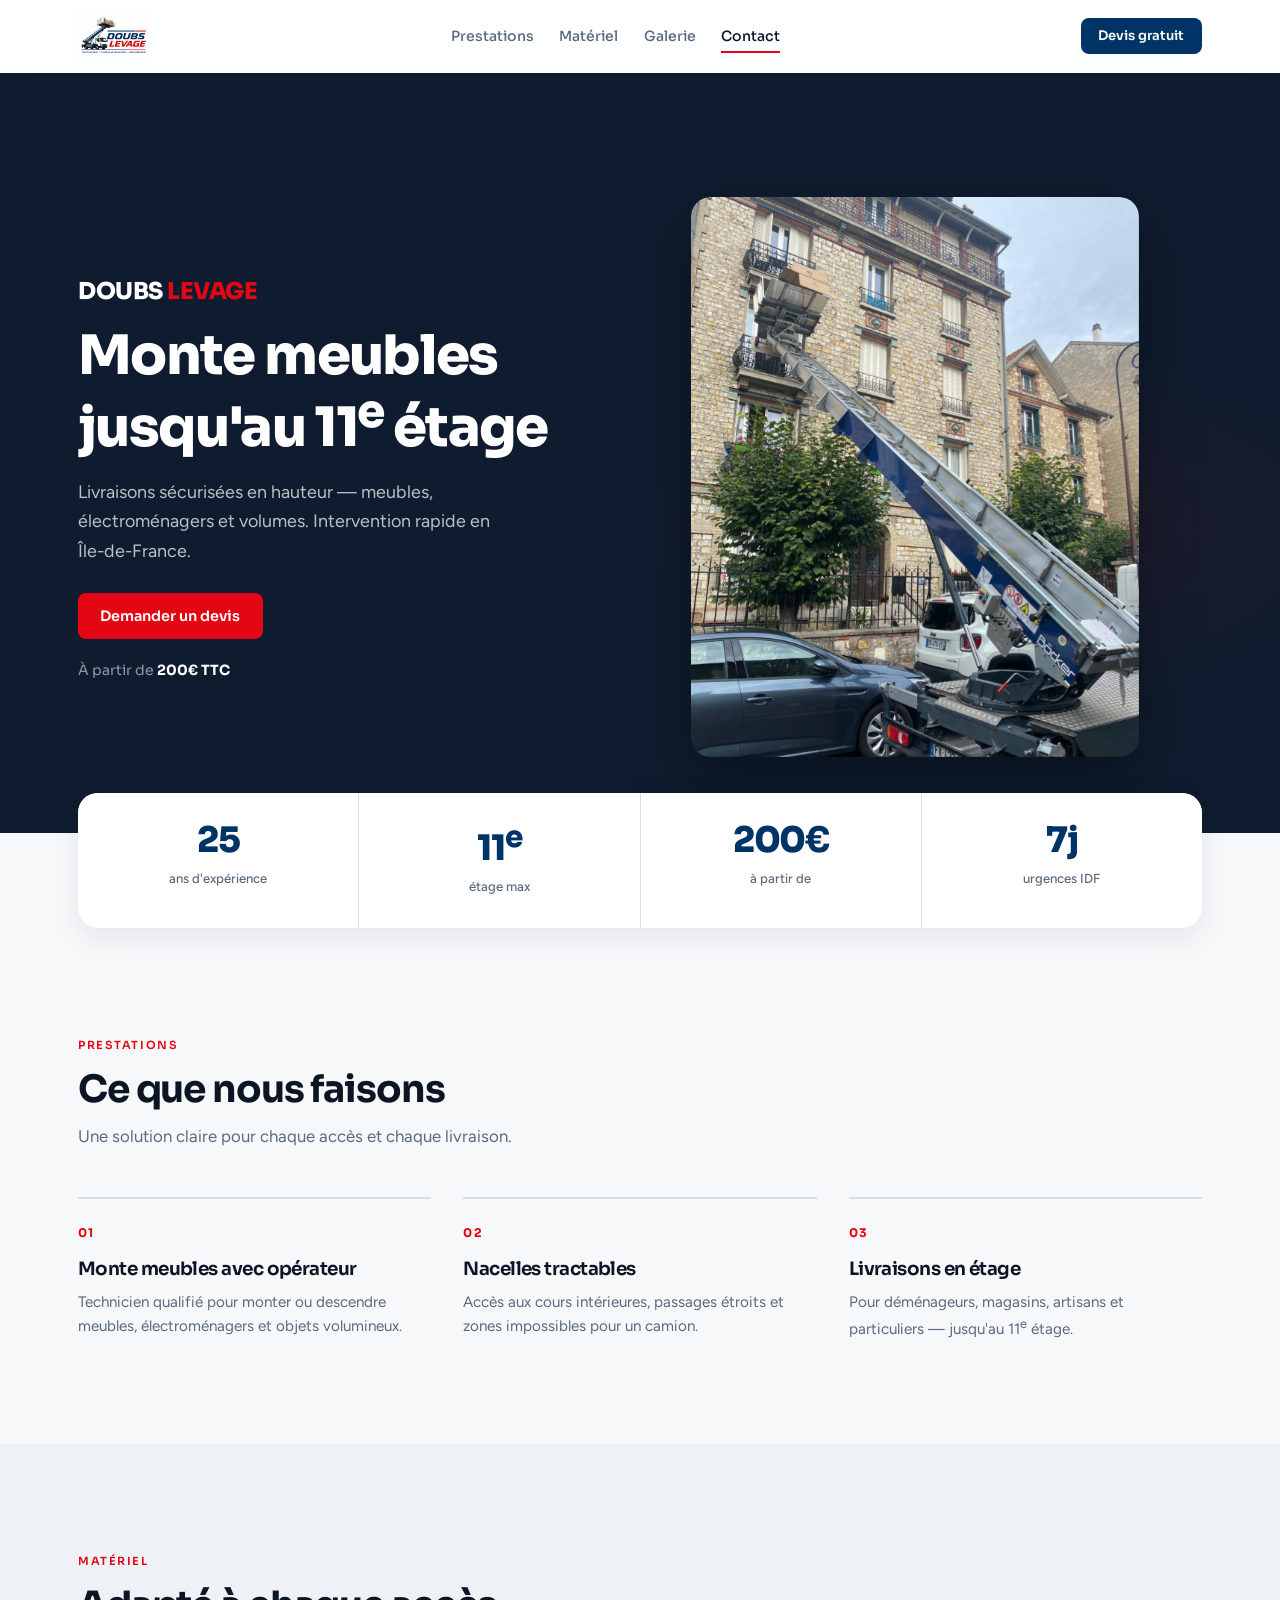
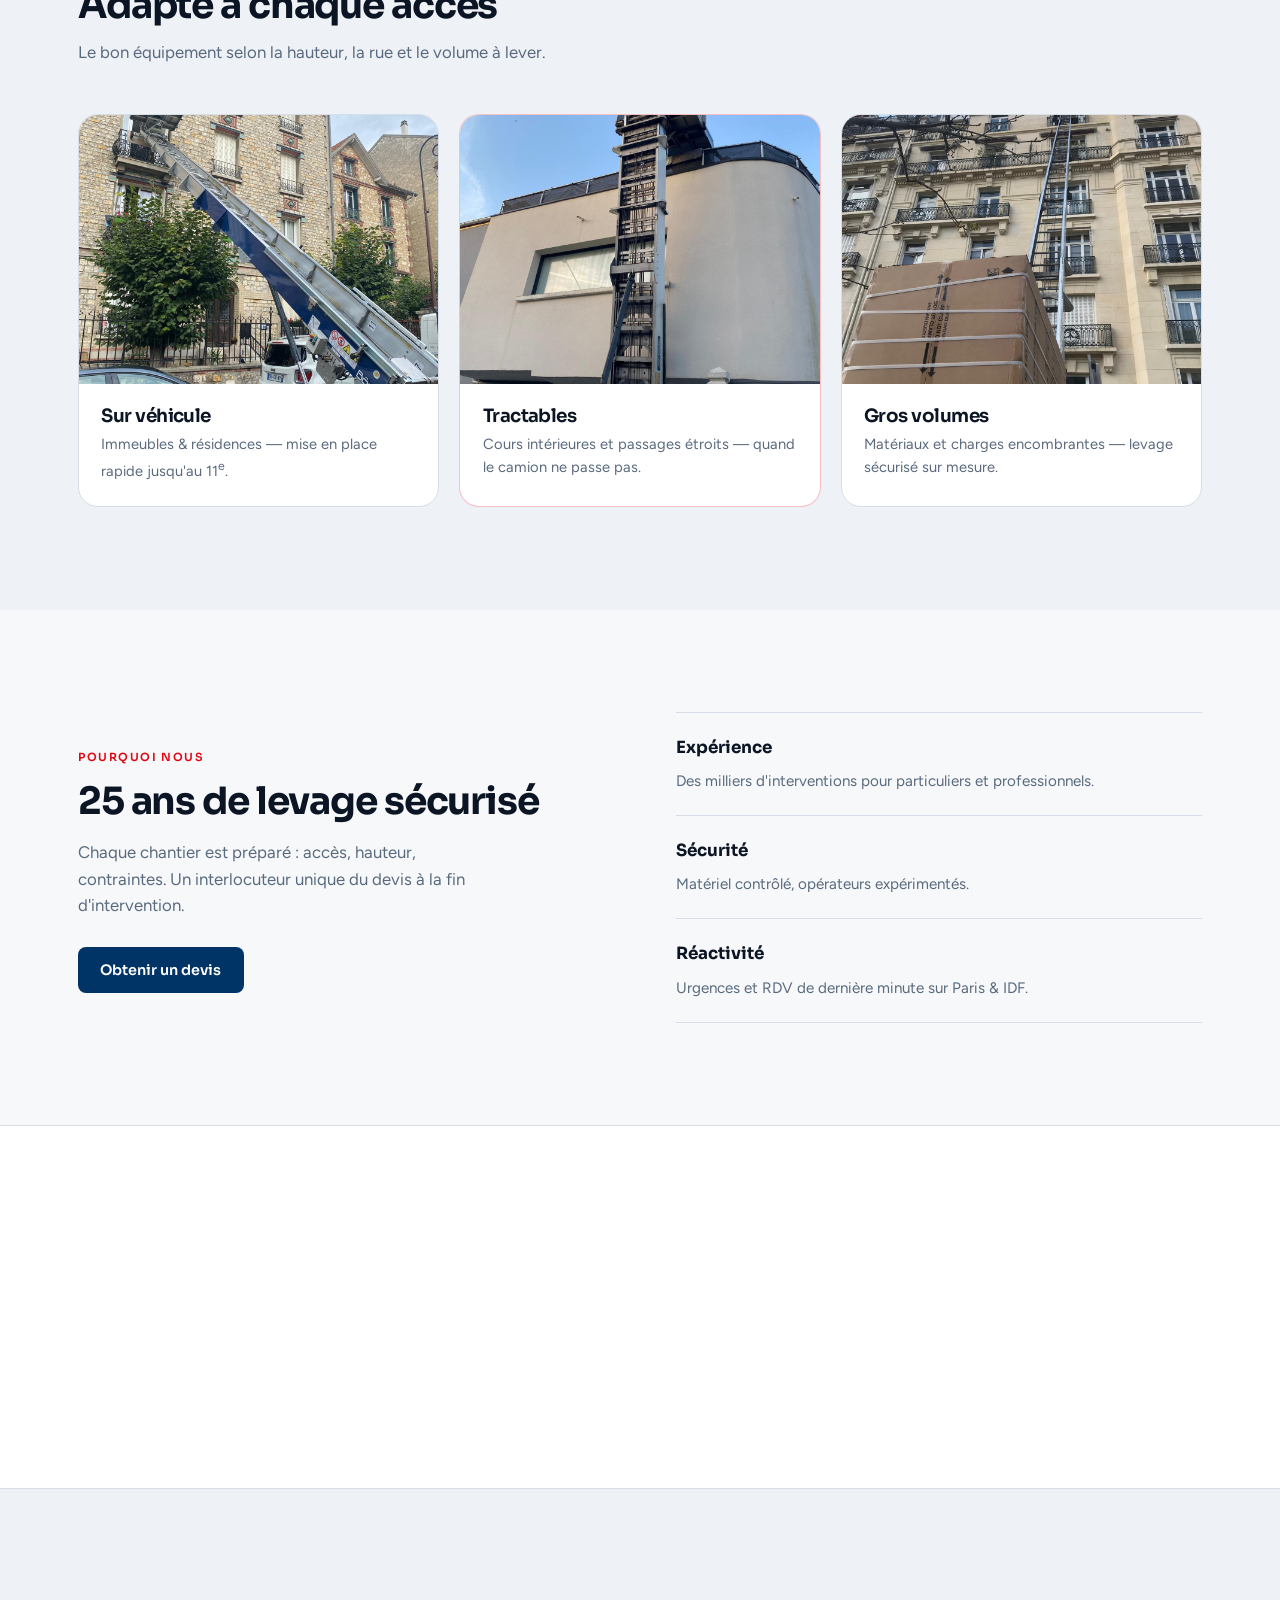
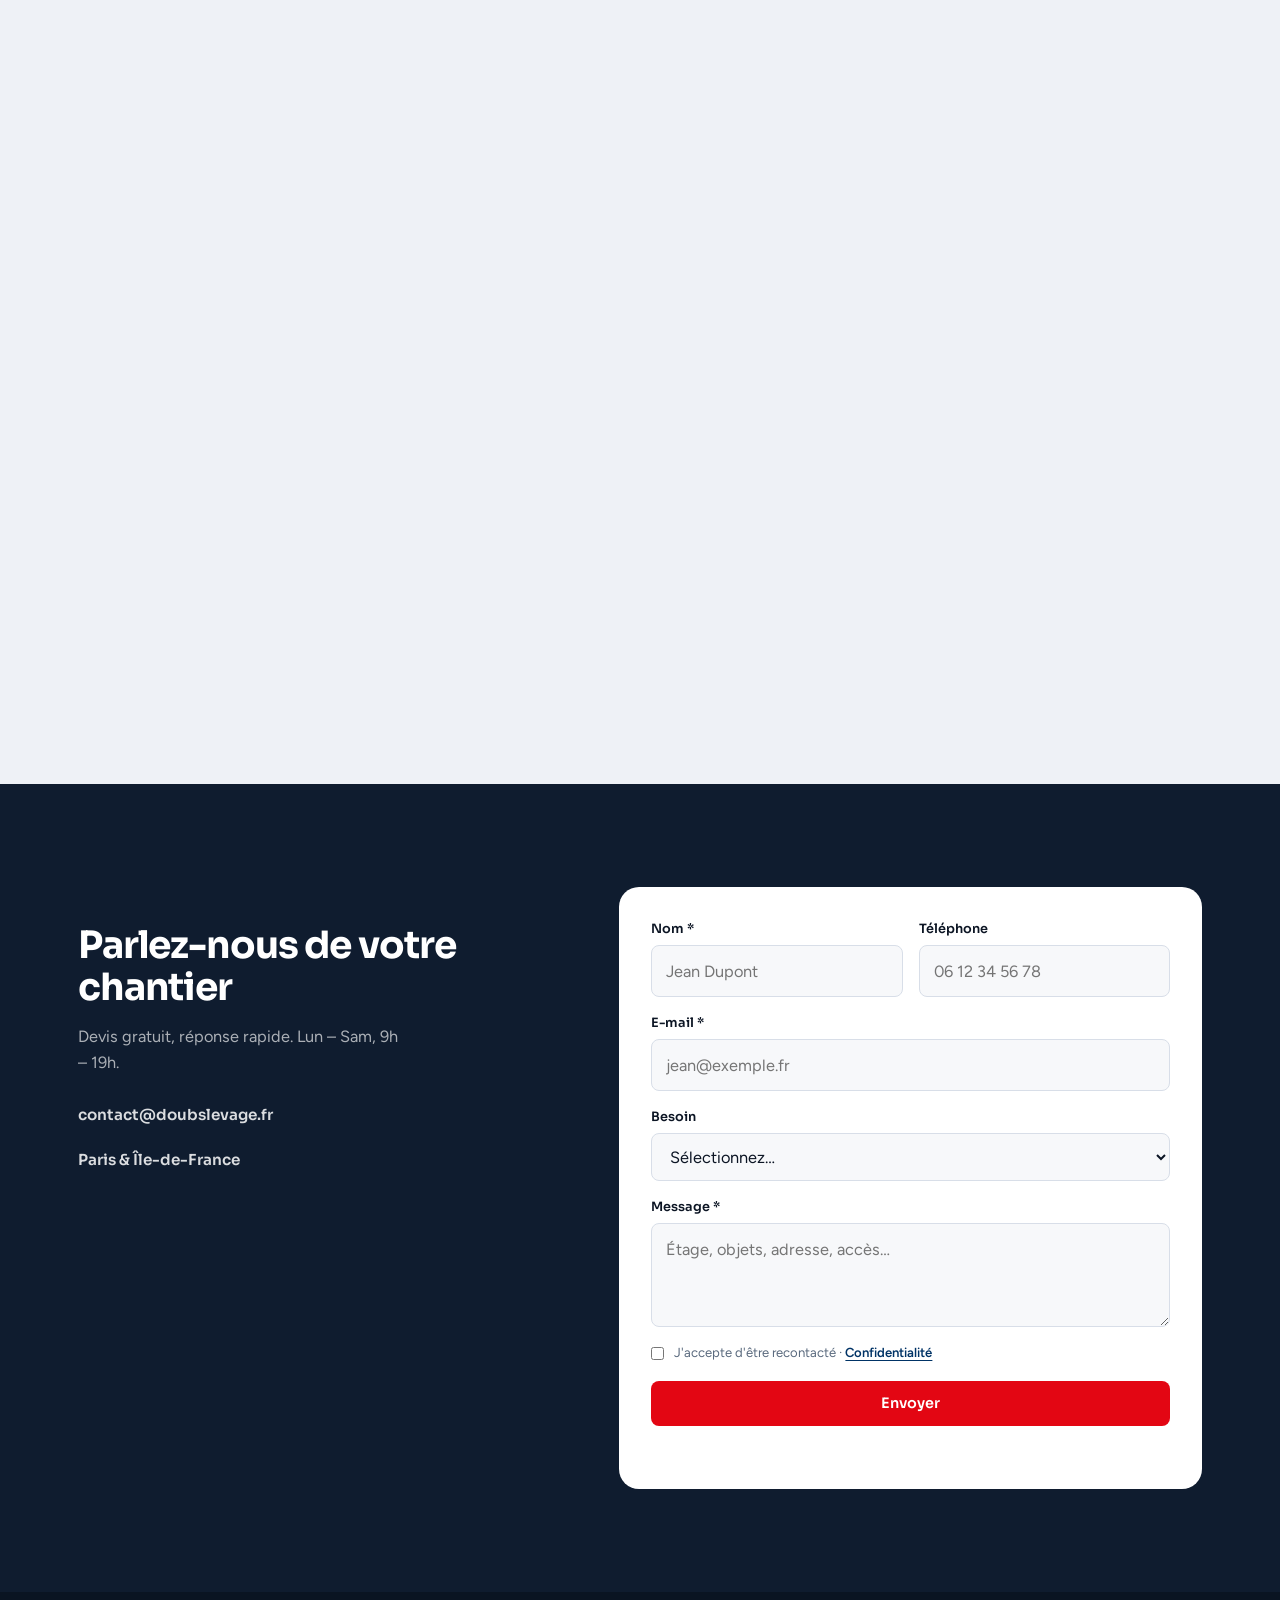
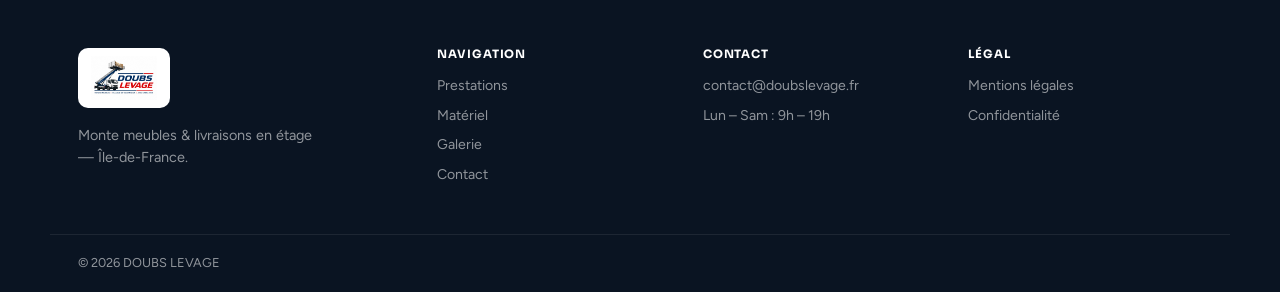
==== commit 4b320479: "Description de la modification" ====
--- a/index.html
+++ b/index.html
@@ -14,7 +14,7 @@
   <meta property="og:title" content="DOUBS LEVAGE — Monte meubles jusqu'au 11ᵉ étage" />
   <meta property="og:description" content="Livraisons en étage, monte meubles avec opérateur. Intervention rapide en Île-de-France." />
   <meta property="og:url" content="https://www.doubslevage.fr/" />
-  <meta property="og:image" content="assets/images/hero-doubs-levage.png" />
+  <meta property="og:image" content="assets/images/hero-intervention.jpg" />
   <meta name="twitter:card" content="summary_large_image" />
 
   <link rel="icon" href="data:image/svg+xml,%3Csvg xmlns='http://www.w3.org/2000/svg' viewBox='0 0 24 24'%3E%3Crect width='24' height='24' rx='5' fill='%23003366'/%3E%3Cpath d='M6 19V8l7-3 5 3' stroke='%23E30613' stroke-width='1.8' fill='none' stroke-linecap='round' stroke-linejoin='round'/%3E%3C/svg%3E" />
@@ -87,10 +87,10 @@
           </div>
           <div class="hero-visual">
             <img
-              src="assets/images/hero-doubs-levage.png"
-              alt="DOUBS LEVAGE — monte meubles avec opérateur"
-              width="960"
-              height="540"
+              src="assets/images/hero-intervention.jpg"
+              alt="Monte meubles Böcker en livraison sur balcon"
+              width="800"
+              height="1000"
               fetchpriority="high"
               decoding="async"
             />
@@ -223,15 +223,39 @@
     <section class="section section-partners" aria-label="Partenaires">
       <div class="container">
         <p class="partners-label">Ils nous font confiance</p>
-        <ul class="partners-marquee">
-          <li>Darty</li>
-          <li>Boulanger</li>
-          <li>La Redoute</li>
-          <li>Cdiscount</li>
-          <li>VIR Transport</li>
-          <li>Relais Colis</li>
-          <li>C chez Vous</li>
-          <li>Lagache Déménagement</li>
+        <ul class="partners-grid">
+          <li class="partner-card">
+            <img src="assets/images/partners/darty.svg" alt="" width="120" height="40" loading="lazy" />
+            <span>Darty</span>
+          </li>
+          <li class="partner-card">
+            <img src="assets/images/partners/boulanger.svg" alt="" width="140" height="40" loading="lazy" />
+            <span>Boulanger</span>
+          </li>
+          <li class="partner-card">
+            <img src="assets/images/partners/laredoute.svg" alt="" width="140" height="40" loading="lazy" />
+            <span>La Redoute</span>
+          </li>
+          <li class="partner-card">
+            <img src="assets/images/partners/cdiscount.svg" alt="" width="140" height="40" loading="lazy" />
+            <span>Cdiscount</span>
+          </li>
+          <li class="partner-card">
+            <img src="assets/images/partners/vir.svg" alt="" width="140" height="40" loading="lazy" />
+            <span>VIR Transport</span>
+          </li>
+          <li class="partner-card">
+            <img src="assets/images/partners/relaiscolis.svg" alt="" width="140" height="40" loading="lazy" />
+            <span>Relais Colis</span>
+          </li>
+          <li class="partner-card">
+            <img src="assets/images/partners/cchezvous.svg" alt="" width="140" height="40" loading="lazy" />
+            <span>C chez Vous</span>
+          </li>
+          <li class="partner-card">
+            <img src="assets/images/partners/lagache.svg" alt="" width="160" height="40" loading="lazy" />
+            <span>Lagache Déménagement</span>
+          </li>
         </ul>
       </div>
     </section>
--- a/css/style.css
+++ b/css/style.css
@@ -333,10 +333,17 @@
 
 .hero-visual {
   position: relative;
+  border-radius: var(--radius-xl);
+  overflow: hidden;
+  aspect-ratio: 4 / 5;
+  max-height: 560px;
+  box-shadow: 0 24px 60px rgba(0, 0, 0, .35);
 }
 .hero-visual img {
   width: 100%;
-  height: auto;
+  height: 100%;
+  object-fit: cover;
+  object-position: center 30%;
   animation: heroRise 1s var(--ease-out) both;
 }
 
@@ -502,10 +509,9 @@
 
 /* ===== Partners ===== */
 .section-partners {
-  padding-block: 2.5rem;
+  padding-block: clamp(2.5rem, 5vw, 3.5rem);
   border-block: 1px solid var(--color-border);
   background: var(--color-surface);
-  overflow: hidden;
 }
 .partners-label {
   font-family: var(--font-display);
@@ -515,23 +521,43 @@
   text-transform: uppercase;
   color: var(--color-muted);
   text-align: center;
-  margin-bottom: 1.25rem;
-}
-.partners-marquee {
+  margin-bottom: 1.5rem;
+}
+.partners-grid {
+  display: grid;
+  grid-template-columns: repeat(4, 1fr);
+  gap: 1rem;
+}
+.partner-card {
   display: flex;
-  flex-wrap: wrap;
-  justify-content: center;
-  gap: .6rem 1.75rem;
-}
-.partners-marquee li {
-  font-family: var(--font-display);
-  font-weight: 650;
-  font-size: .92rem;
-  color: var(--color-primary);
-  opacity: .55;
-  transition: opacity var(--transition);
-}
-.partners-marquee li:hover { opacity: 1; }
+  flex-direction: column;
+  align-items: center;
+  gap: .65rem;
+  padding: 1rem .75rem;
+  border: 1px solid var(--color-border);
+  border-radius: var(--radius-lg);
+  background: var(--color-bg);
+  transition: transform var(--transition), box-shadow var(--transition), border-color var(--transition);
+}
+.partner-card:hover {
+  transform: translateY(-3px);
+  box-shadow: var(--shadow-sm);
+  border-color: #c5d0de;
+}
+.partner-card img {
+  width: auto;
+  max-width: 100%;
+  height: 36px;
+  object-fit: contain;
+}
+.partner-card span {
+  font-family: var(--font-display);
+  font-size: .75rem;
+  font-weight: 600;
+  color: var(--color-muted);
+  text-align: center;
+  line-height: 1.3;
+}
 
 /* ===== Gallery ===== */
 .gallery-grid {
@@ -810,7 +836,13 @@
     gap: 2rem;
   }
   .hero h1 { max-width: none; }
-  .hero-visual { max-width: 420px; margin-inline: auto; }
+  .hero-visual {
+    max-width: 380px;
+    margin-inline: auto;
+    aspect-ratio: 3 / 4;
+    max-height: 440px;
+  }
+  .partners-grid { grid-template-columns: repeat(2, 1fr); }
   .services-grid,
   .materiel-grid { grid-template-columns: 1fr; }
   .stats-row { grid-template-columns: repeat(2, 1fr); }
@@ -822,9 +854,33 @@
 
 /* ===== Mobile ===== */
 @media (max-width: 768px) {
-  :root { --header-h: 60px; --section-pad: 3.25rem; }
+  :root {
+    --header-h: 60px;
+    --section-pad: 3rem;
+    --font-display: 'Figtree', system-ui, sans-serif;
+  }
+
+  body {
+    font-size: 1rem;
+    line-height: 1.55;
+  }
+
+  h1, h2, h3, h4 {
+    font-family: var(--font-display);
+    letter-spacing: -.02em;
+    line-height: 1.2;
+  }
+  h1 { font-size: 1.7rem; }
+  h2 { font-size: 1.4rem; }
+  h3 { font-size: 1.05rem; }
+
+  .eyebrow {
+    font-size: .68rem;
+    margin-bottom: .65rem;
+  }
 
   .nav { grid-template-columns: 1fr auto; }
+  .logo--img img { height: 36px; }
   .header-cta { display: none; }
   .burger { display: flex; }
 
@@ -879,9 +935,9 @@
     display: flex;
     justify-content: space-between;
     align-items: center;
-    padding: 1rem 0;
+    padding: .95rem 0;
     border-bottom: 1px solid var(--color-border);
-    font-size: 1.05rem;
+    font-size: 1rem;
     font-weight: 600;
     color: var(--color-text);
   }
@@ -915,23 +971,91 @@
     border-radius: 12px;
     font-family: var(--font-display);
     font-weight: 600;
+    font-size: .95rem;
     color: #fff !important;
   }
   .main-nav-cta--devis { background: var(--color-primary); }
   .main-nav-cta--whatsapp { background: #25D366; }
 
+  /* Hero mobile — stack propre */
   .hero { min-height: auto; }
-  .hero-wrap { padding-block: calc(var(--header-h) + 1.5rem) 2rem; }
-  .hero-actions { display: grid; grid-template-columns: 1fr 1fr; }
+  .hero-wrap { padding-block: calc(var(--header-h) + 1.25rem) 1.75rem; }
+  .hero-grid { gap: 1.35rem; }
+  .hero-brand { font-size: 1rem; margin-bottom: .65rem; }
+  .hero h1 {
+    font-size: 1.65rem;
+    margin-bottom: .75rem;
+    max-width: none;
+  }
+  .hero .lead {
+    font-size: .95rem;
+    margin-bottom: 1.15rem;
+    max-width: none;
+  }
+  .hero-actions {
+    display: grid;
+    grid-template-columns: 1fr 1fr;
+    gap: .6rem;
+    margin-bottom: .85rem;
+  }
+  .hero-actions .btn {
+    width: 100%;
+    padding: .8rem .7rem;
+    font-size: .84rem;
+  }
+  .hero-price { font-size: .82rem; }
+  .hero-visual {
+    max-width: none;
+    width: 100%;
+    aspect-ratio: 16 / 10;
+    max-height: 220px;
+    border-radius: var(--radius-lg);
+  }
+  .hero-visual img { object-position: center 25%; }
   .hero-bg::after {
-    background: linear-gradient(to bottom, var(--hero-bg) 0%, rgba(15, 28, 47, .75) 55%, var(--hero-bg) 100%);
-  }
-
-  .section-stats { margin-top: -1.5rem; }
+    background: linear-gradient(to bottom, var(--hero-bg) 0%, rgba(15, 28, 47, .82) 50%, var(--hero-bg) 100%);
+  }
+
+  .section-stats { margin-top: -1.25rem; }
+  .stats-row li { padding: 1rem .65rem; }
+  .stats-row strong { font-size: 1.35rem; }
+  .stats-row span { font-size: .72rem; }
+
+  .section-head { margin-bottom: 1.5rem; }
+  .section-head p { font-size: .95rem; margin-top: .55rem; }
+
+  .service-item { padding-top: 1.15rem; }
+  .service-item p { font-size: .92rem; }
+
+  .materiel-card__body { padding: 1.1rem 1.15rem 1.25rem; }
+  .materiel-card__body p { font-size: .9rem; }
+
+  .why-intro p { font-size: .95rem; margin: .75rem 0 1.25rem; }
+  .why-list li { padding: 1.1rem 0; }
+  .why-list strong { font-size: 1rem; }
+  .why-list span { font-size: .9rem; }
+
+  .partners-grid { grid-template-columns: repeat(2, 1fr); gap: .65rem; }
+  .partner-card { padding: .85rem .5rem; gap: .5rem; }
+  .partner-card img { height: 30px; }
+  .partner-card span { font-size: .7rem; }
+
+  .gallery-grid { gap: .55rem; }
+  .contact-intro p { font-size: .95rem; }
+  .contact-form { padding: 1.15rem; }
   .form-row { grid-template-columns: 1fr; }
-  .footer-inner { grid-template-columns: 1fr; gap: 1.5rem; }
+  .field label { font-size: .78rem; }
+  .consent { font-size: .78rem; }
+
+  .footer-inner { grid-template-columns: 1fr; gap: 1.35rem; }
+  .footer-brand p,
+  .footer-col a,
+  .footer-col span { font-size: .88rem; }
   .legal-layout { grid-template-columns: 1fr; }
   .legal-toc { position: static; }
+
+  .whatsapp-float { width: 50px; height: 50px; }
+  .back-to-top { width: 40px; height: 40px; bottom: 5.25rem; }
 }
 
 @media (max-width: 480px) {
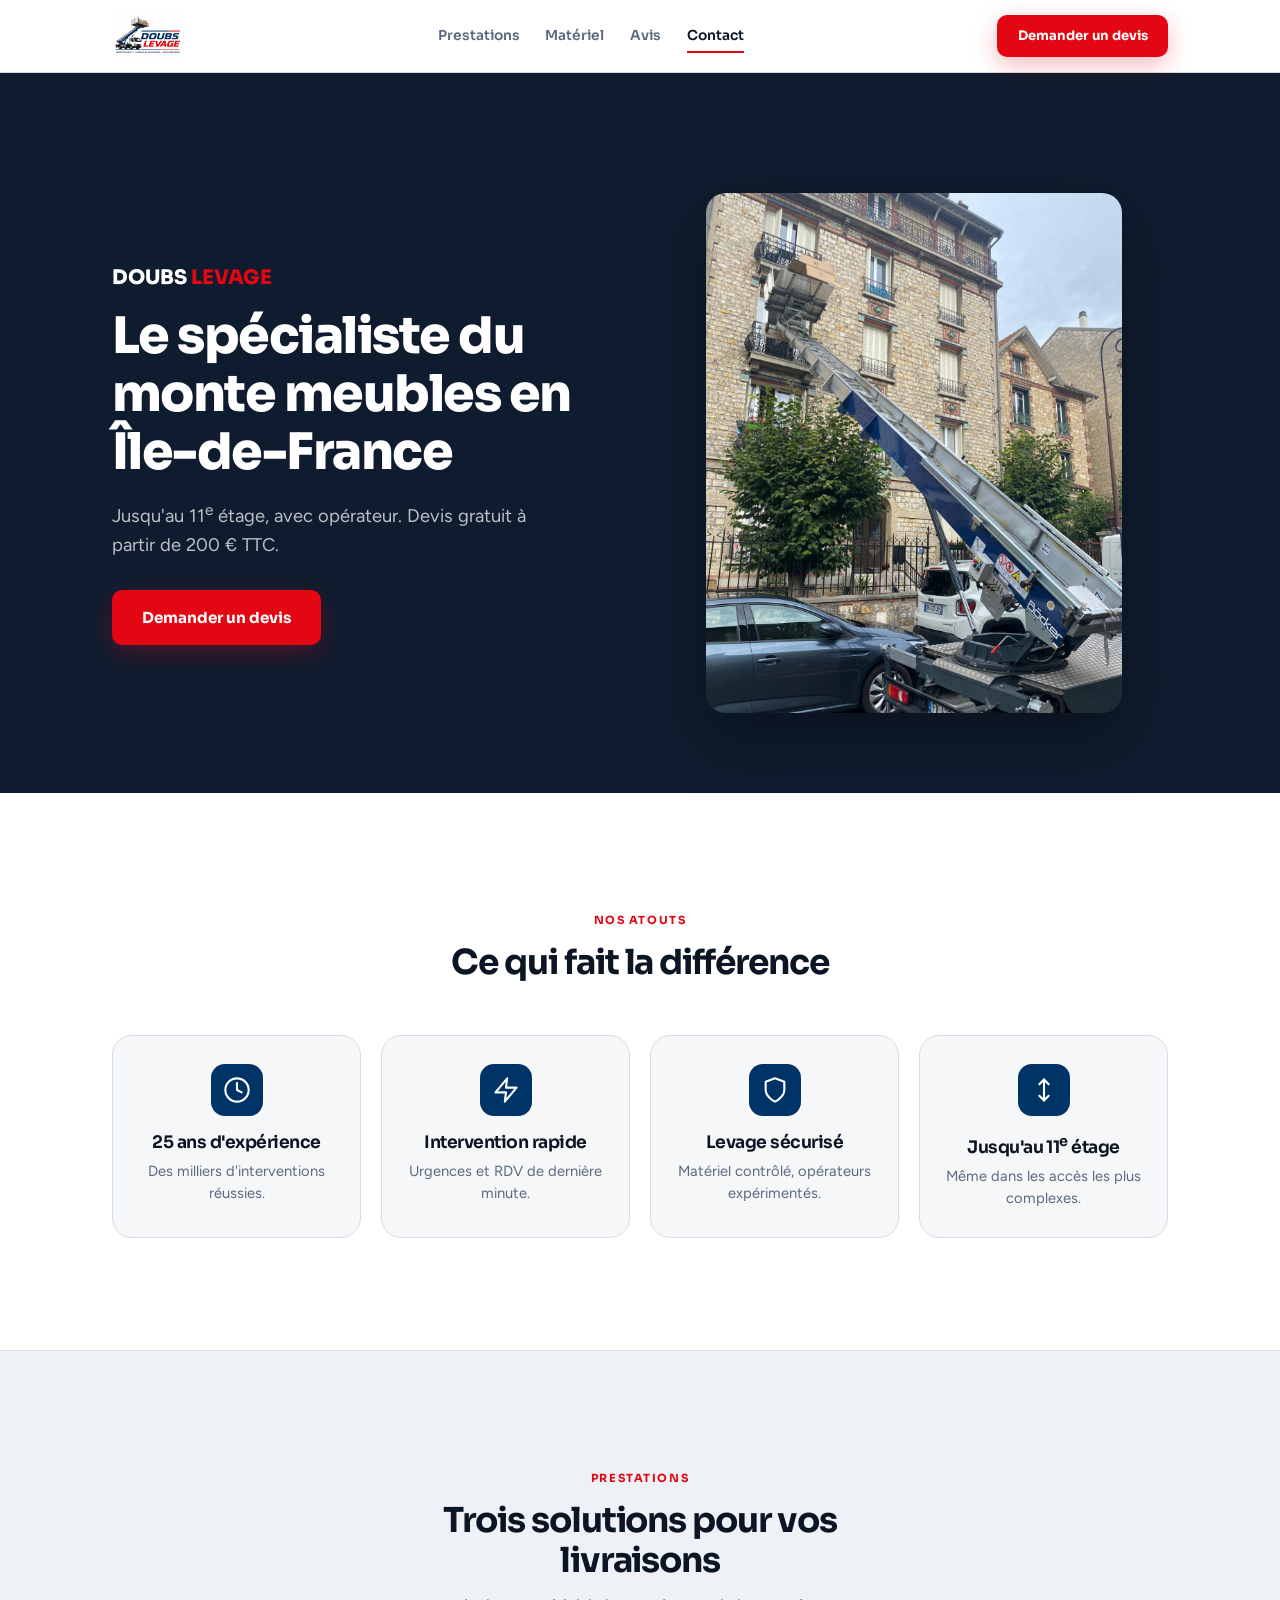
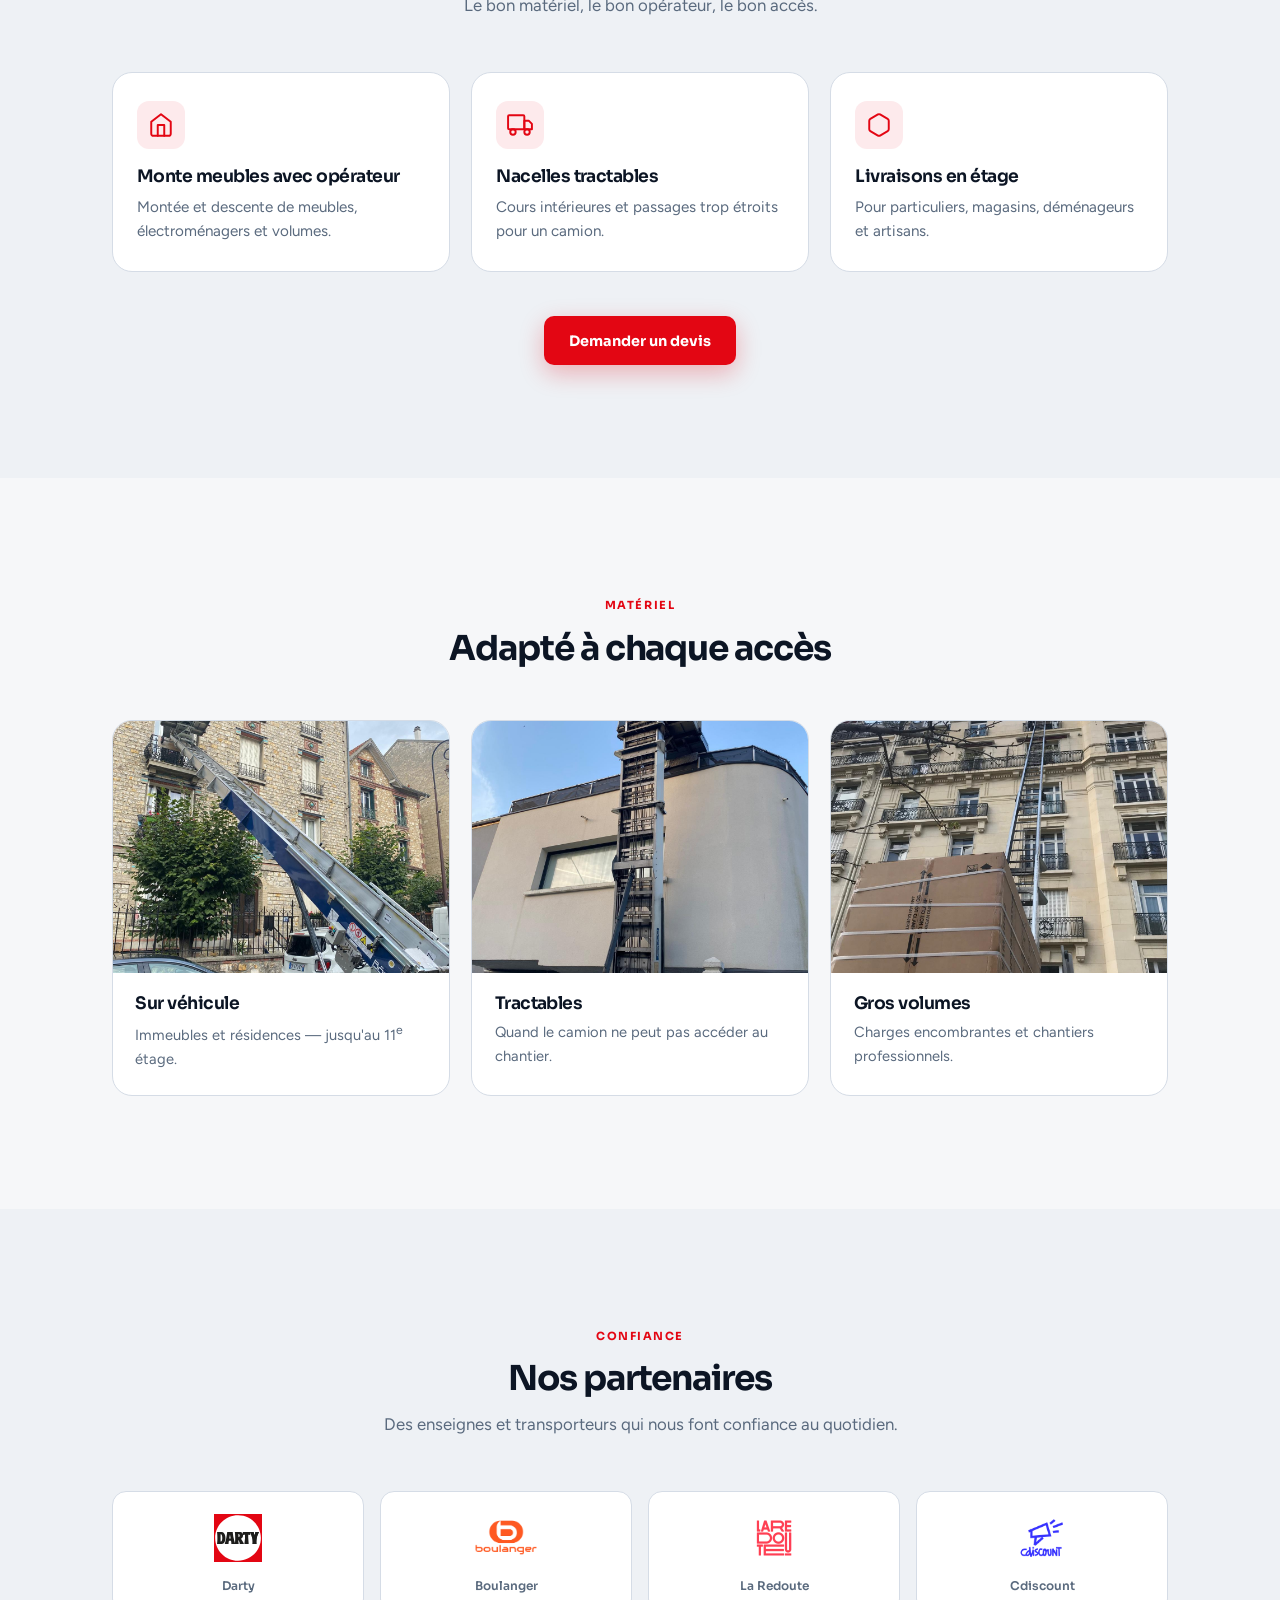
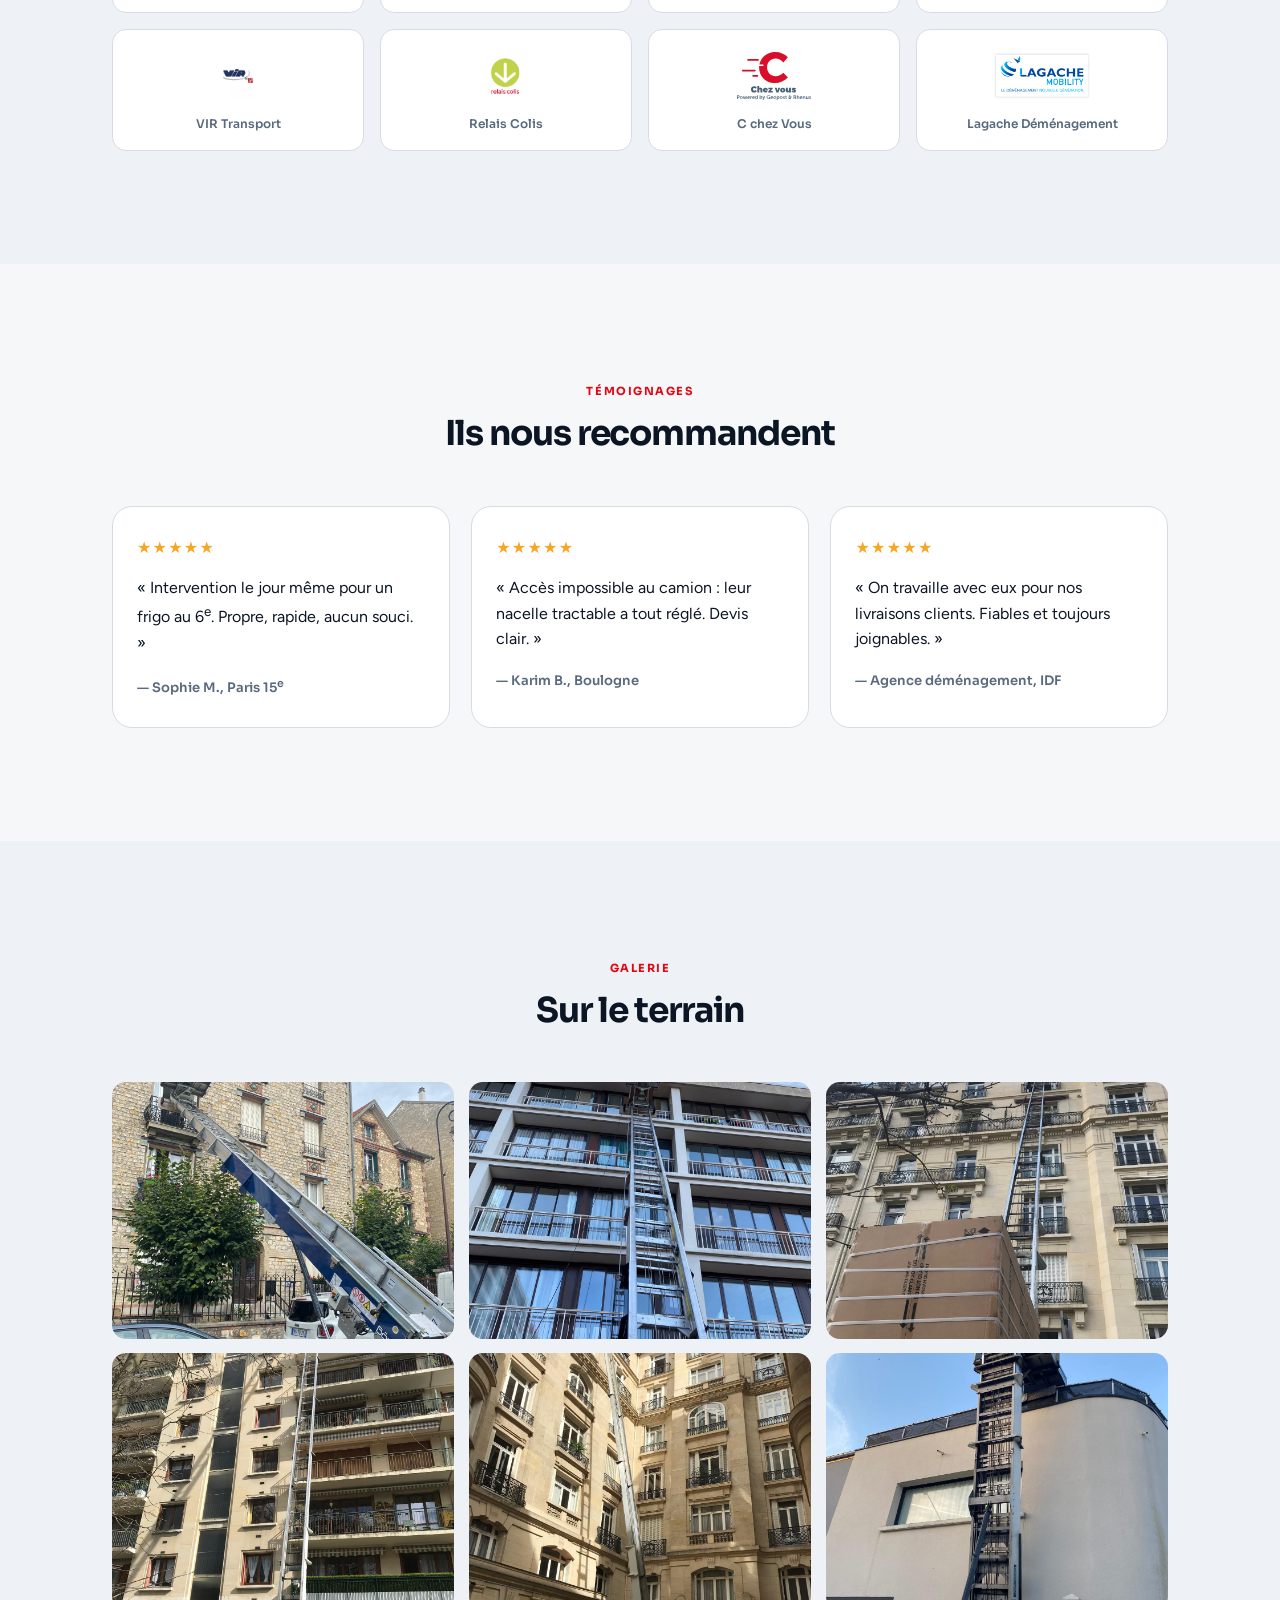
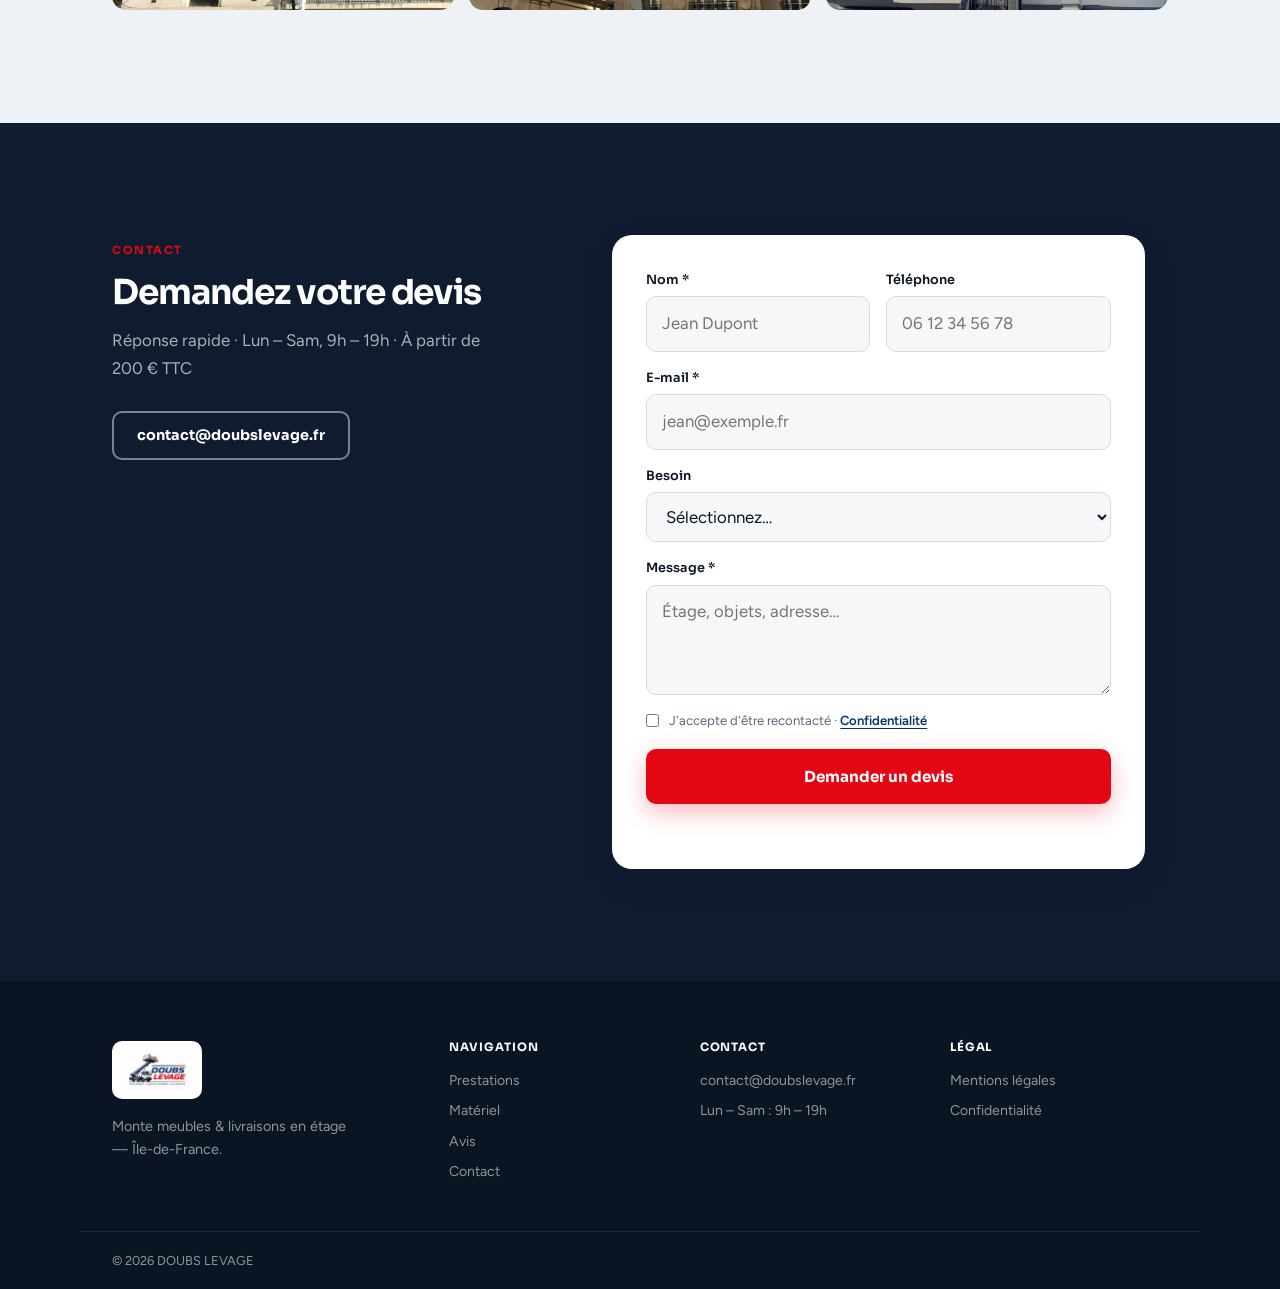
==== commit 0643a738: "Description de la modification" ====
--- a/index.html
+++ b/index.html
@@ -4,7 +4,7 @@
   <meta charset="UTF-8" />
   <meta name="viewport" content="width=device-width, initial-scale=1.0" />
   <title>DOUBS LEVAGE — Monte meubles jusqu'au 11ᵉ étage | Île-de-France</title>
-  <meta name="description" content="DOUBS LEVAGE — monte meubles avec opérateur jusqu'au 11ᵉ étage. Intervention rapide en Île-de-France. À partir de 200€ TTC." />
+  <meta name="description" content="Monte meubles avec opérateur jusqu'au 11ᵉ étage. Intervention rapide en Île-de-France. Devis gratuit à partir de 200€ TTC." />
   <meta name="theme-color" content="#0f1c2f" />
   <link rel="canonical" href="https://www.doubslevage.fr/" />
 
@@ -12,16 +12,16 @@
   <meta property="og:locale" content="fr_FR" />
   <meta property="og:site_name" content="DOUBS LEVAGE" />
   <meta property="og:title" content="DOUBS LEVAGE — Monte meubles jusqu'au 11ᵉ étage" />
-  <meta property="og:description" content="Livraisons en étage, monte meubles avec opérateur. Intervention rapide en Île-de-France." />
+  <meta property="og:description" content="Livraisons en étage sécurisées. Intervention rapide en Île-de-France." />
   <meta property="og:url" content="https://www.doubslevage.fr/" />
   <meta property="og:image" content="assets/images/hero-intervention.jpg" />
   <meta name="twitter:card" content="summary_large_image" />
 
-  <link rel="icon" href="data:image/svg+xml,%3Csvg xmlns='http://www.w3.org/2000/svg' viewBox='0 0 24 24'%3E%3Crect width='24' height='24' rx='5' fill='%23003366'/%3E%3Cpath d='M6 19V8l7-3 5 3' stroke='%23E30613' stroke-width='1.8' fill='none' stroke-linecap='round' stroke-linejoin='round'/%3E%3C/svg%3E" />
+  <link rel="icon" href="data:image/svg+xml,%3Csvg xmlns='http://www.w3.org/2000/svg' viewBox='0 0 24 24'%3E%3Crect width='24' height='24' rx='5' fill='%23003366'/%3E%3Cpath d='M6 19V8l7-3 5 3' stroke='%23E30613' stroke-width='1.8' fill='none' stroke-linecap='round'/%3E%3C/svg%3E" />
 
   <link rel="preconnect" href="https://fonts.googleapis.com" />
   <link rel="preconnect" href="https://fonts.gstatic.com" crossorigin />
-  <link href="https://fonts.googleapis.com/css2?family=Sora:wght@500;600;700;800&family=Figtree:wght@400;500;600;700&display=swap" rel="stylesheet" />
+  <link href="https://fonts.googleapis.com/css2?family=Sora:wght@600;700;800&family=Figtree:wght@400;500;600;700&display=swap" rel="stylesheet" />
   <link rel="stylesheet" href="css/style.css" />
 
   <script type="application/ld+json">
@@ -51,16 +51,16 @@
         <div class="main-nav-links">
           <a href="#services"><span>Prestations</span><svg class="main-nav-chevron" viewBox="0 0 24 24" width="18" height="18" fill="none" stroke="currentColor" stroke-width="2" aria-hidden="true"><path d="m9 18 6-6-6-6"/></svg></a>
           <a href="#materiel"><span>Matériel</span><svg class="main-nav-chevron" viewBox="0 0 24 24" width="18" height="18" fill="none" stroke="currentColor" stroke-width="2" aria-hidden="true"><path d="m9 18 6-6-6-6"/></svg></a>
-          <a href="#galerie"><span>Galerie</span><svg class="main-nav-chevron" viewBox="0 0 24 24" width="18" height="18" fill="none" stroke="currentColor" stroke-width="2" aria-hidden="true"><path d="m9 18 6-6-6-6"/></svg></a>
+          <a href="#avis"><span>Avis</span><svg class="main-nav-chevron" viewBox="0 0 24 24" width="18" height="18" fill="none" stroke="currentColor" stroke-width="2" aria-hidden="true"><path d="m9 18 6-6-6-6"/></svg></a>
           <a href="#contact"><span>Contact</span><svg class="main-nav-chevron" viewBox="0 0 24 24" width="18" height="18" fill="none" stroke="currentColor" stroke-width="2" aria-hidden="true"><path d="m9 18 6-6-6-6"/></svg></a>
         </div>
         <div class="main-nav-footer">
-          <a href="#contact" class="main-nav-cta main-nav-cta--devis">Devis</a>
-          <a href="#" data-whatsapp class="main-nav-cta main-nav-cta--whatsapp">WhatsApp</a>
+          <a href="#contact" class="main-nav-cta main-nav-cta--devis">Demander un devis</a>
+          <a href="#" data-whatsapp class="main-nav-cta main-nav-cta--whatsapp">Nous contacter</a>
         </div>
       </nav>
 
-      <a href="#contact" class="btn btn-primary btn-sm header-cta">Devis gratuit</a>
+      <a href="#contact" class="btn btn-accent btn-sm header-cta">Demander un devis</a>
       <button class="burger" id="burger" aria-label="Ouvrir le menu" aria-expanded="false" aria-controls="mainNav">
         <span></span><span></span><span></span>
       </button>
@@ -70,25 +70,24 @@
 
   <main id="main">
 
-    <!-- Hero -->
+    <!-- H1 Hero -->
     <section class="hero" id="accueil">
       <div class="hero-bg" aria-hidden="true"></div>
       <div class="container hero-wrap">
         <div class="hero-grid">
           <div class="hero-content">
-            <p class="hero-brand" aria-hidden="true">DOUBS <span>LEVAGE</span></p>
-            <h1>Monte meubles jusqu'au 11<sup>e</sup> étage</h1>
-            <p class="lead">Livraisons sécurisées en hauteur — meubles, électroménagers et volumes. Intervention rapide en Île-de-France.</p>
+            <p class="hero-brand">DOUBS <span>LEVAGE</span></p>
+            <h1>Le spécialiste du monte meubles en Île-de-France</h1>
+            <p class="lead">Jusqu'au 11<sup>e</sup> étage, avec opérateur. Devis gratuit à partir de 200&nbsp;€ TTC.</p>
             <div class="hero-actions">
-              <a href="#contact" class="btn btn-accent">Demander un devis</a>
-              <a href="#" data-whatsapp class="btn btn-whatsapp">WhatsApp</a>
-            </div>
-            <p class="hero-price">À partir de <strong>200€ TTC</strong></p>
+              <a href="#contact" class="btn btn-accent btn-lg">Demander un devis</a>
+              <a href="#" data-whatsapp class="btn btn-outline-light btn-lg">Nous contacter</a>
+            </div>
           </div>
           <div class="hero-visual">
             <img
               src="assets/images/hero-intervention.jpg"
-              alt="Monte meubles Böcker en livraison sur balcon"
+              alt="Intervention monte meubles en livraison d'étage"
               width="800"
               height="1000"
               fetchpriority="high"
@@ -99,68 +98,90 @@
       </div>
     </section>
 
-    <!-- Chiffres -->
-    <section class="section section-stats" aria-label="Nos chiffres clés">
-      <div class="container">
-        <ul class="stats-row">
-          <li>
-            <strong>25</strong>
-            <span>ans d'expérience</span>
-          </li>
-          <li>
-            <strong>11<sup>e</sup></strong>
-            <span>étage max</span>
-          </li>
-          <li>
-            <strong>200€</strong>
-            <span>à partir de</span>
-          </li>
-          <li>
-            <strong>7j</strong>
-            <span>urgences IDF</span>
+    <!-- Points forts -->
+    <section class="section section-strengths" id="atouts" aria-labelledby="atouts-title">
+      <div class="container">
+        <div class="section-head section-head--center">
+          <span class="eyebrow">Nos atouts</span>
+          <h2 id="atouts-title">Ce qui fait la différence</h2>
+        </div>
+        <ul class="strengths-grid">
+          <li class="strength-card">
+            <span class="strength-icon" aria-hidden="true">
+              <svg viewBox="0 0 24 24" width="28" height="28" fill="none" stroke="currentColor" stroke-width="1.8" stroke-linecap="round" stroke-linejoin="round"><circle cx="12" cy="12" r="10"/><path d="M12 6v6l4 2"/></svg>
+            </span>
+            <h3>25 ans d'expérience</h3>
+            <p>Des milliers d'interventions réussies.</p>
+          </li>
+          <li class="strength-card">
+            <span class="strength-icon" aria-hidden="true">
+              <svg viewBox="0 0 24 24" width="28" height="28" fill="none" stroke="currentColor" stroke-width="1.8" stroke-linecap="round" stroke-linejoin="round"><path d="M13 2 3 14h9l-1 8 10-12h-9l1-8z"/></svg>
+            </span>
+            <h3>Intervention rapide</h3>
+            <p>Urgences et RDV de dernière minute.</p>
+          </li>
+          <li class="strength-card">
+            <span class="strength-icon" aria-hidden="true">
+              <svg viewBox="0 0 24 24" width="28" height="28" fill="none" stroke="currentColor" stroke-width="1.8" stroke-linecap="round" stroke-linejoin="round"><path d="M12 22s8-4 8-10V5l-8-3-8 3v7c0 6 8 10 8 10z"/></svg>
+            </span>
+            <h3>Levage sécurisé</h3>
+            <p>Matériel contrôlé, opérateurs expérimentés.</p>
+          </li>
+          <li class="strength-card">
+            <span class="strength-icon" aria-hidden="true">
+              <svg viewBox="0 0 24 24" width="28" height="28" fill="none" stroke="currentColor" stroke-width="1.8" stroke-linecap="round" stroke-linejoin="round"><path d="M12 3v18"/><path d="m8 7 4-4 4 4"/><path d="M8 17l4 4 4-4"/></svg>
+            </span>
+            <h3>Jusqu'au 11<sup>e</sup> étage</h3>
+            <p>Même dans les accès les plus complexes.</p>
           </li>
         </ul>
       </div>
     </section>
 
     <!-- Prestations -->
-    <section class="section" id="services">
-      <div class="container">
-        <div class="section-head">
+    <section class="section section-alt" id="services">
+      <div class="container">
+        <div class="section-head section-head--center">
           <span class="eyebrow">Prestations</span>
-          <h2>Ce que nous faisons</h2>
-          <p>Une solution claire pour chaque accès et chaque livraison.</p>
-        </div>
-
+          <h2>Trois solutions pour vos livraisons</h2>
+          <p>Le bon matériel, le bon opérateur, le bon accès.</p>
+        </div>
         <div class="services-grid">
-          <article class="service-item">
-            <span class="service-num">01</span>
+          <article class="service-card">
+            <span class="service-icon" aria-hidden="true">
+              <svg viewBox="0 0 24 24" width="26" height="26" fill="none" stroke="currentColor" stroke-width="1.8" stroke-linecap="round" stroke-linejoin="round"><path d="M3 9l9-7 9 7v11a2 2 0 0 1-2 2H5a2 2 0 0 1-2-2z"/><polyline points="9 22 9 12 15 12 15 22"/></svg>
+            </span>
             <h3>Monte meubles avec opérateur</h3>
-            <p>Technicien qualifié pour monter ou descendre meubles, électroménagers et objets volumineux.</p>
-          </article>
-          <article class="service-item">
-            <span class="service-num">02</span>
+            <p>Montée et descente de meubles, électroménagers et volumes.</p>
+          </article>
+          <article class="service-card">
+            <span class="service-icon" aria-hidden="true">
+              <svg viewBox="0 0 24 24" width="26" height="26" fill="none" stroke="currentColor" stroke-width="1.8" stroke-linecap="round" stroke-linejoin="round"><rect x="1" y="3" width="15" height="13" rx="1"/><path d="M16 8h4l3 3v5h-7V8z"/><circle cx="5.5" cy="18.5" r="2.5"/><circle cx="18.5" cy="18.5" r="2.5"/></svg>
+            </span>
             <h3>Nacelles tractables</h3>
-            <p>Accès aux cours intérieures, passages étroits et zones impossibles pour un camion.</p>
-          </article>
-          <article class="service-item">
-            <span class="service-num">03</span>
+            <p>Cours intérieures et passages trop étroits pour un camion.</p>
+          </article>
+          <article class="service-card">
+            <span class="service-icon" aria-hidden="true">
+              <svg viewBox="0 0 24 24" width="26" height="26" fill="none" stroke="currentColor" stroke-width="1.8" stroke-linecap="round" stroke-linejoin="round"><path d="M21 16V8a2 2 0 0 0-1-1.73l-7-4a2 2 0 0 0-2 0l-7 4A2 2 0 0 0 3 8v8a2 2 0 0 0 1 1.73l7 4a2 2 0 0 0 2 0l7-4A2 2 0 0 0 21 16z"/></svg>
+            </span>
             <h3>Livraisons en étage</h3>
-            <p>Pour déménageurs, magasins, artisans et particuliers — jusqu'au 11<sup>e</sup> étage.</p>
-          </article>
+            <p>Pour particuliers, magasins, déménageurs et artisans.</p>
+          </article>
+        </div>
+        <div class="section-cta">
+          <a href="#contact" class="btn btn-accent">Demander un devis</a>
         </div>
       </div>
     </section>
 
     <!-- Matériel -->
-    <section class="section section-alt" id="materiel">
-      <div class="container">
-        <div class="section-head">
+    <section class="section" id="materiel">
+      <div class="container">
+        <div class="section-head section-head--center">
           <span class="eyebrow">Matériel</span>
           <h2>Adapté à chaque accès</h2>
-          <p>Le bon équipement selon la hauteur, la rue et le volume à lever.</p>
-        </div>
-
+        </div>
         <div class="materiel-grid">
           <article class="materiel-card">
             <div class="materiel-card__media">
@@ -168,16 +189,16 @@
             </div>
             <div class="materiel-card__body">
               <h3>Sur véhicule</h3>
-              <p>Immeubles &amp; résidences — mise en place rapide jusqu'au 11<sup>e</sup>.</p>
-            </div>
-          </article>
-          <article class="materiel-card materiel-card--accent">
+              <p>Immeubles et résidences — jusqu'au 11<sup>e</sup> étage.</p>
+            </div>
+          </article>
+          <article class="materiel-card">
             <div class="materiel-card__media">
               <img src="assets/images/galerie-nacelle-maison-moderne.jpg" alt="Monte meubles tractable" width="640" height="480" loading="lazy" />
             </div>
             <div class="materiel-card__body">
               <h3>Tractables</h3>
-              <p>Cours intérieures et passages étroits — quand le camion ne passe pas.</p>
+              <p>Quand le camion ne peut pas accéder au chantier.</p>
             </div>
           </article>
           <article class="materiel-card">
@@ -186,84 +207,89 @@
             </div>
             <div class="materiel-card__body">
               <h3>Gros volumes</h3>
-              <p>Matériaux et charges encombrantes — levage sécurisé sur mesure.</p>
-            </div>
-          </article>
-        </div>
-      </div>
-    </section>
-
-    <!-- Pourquoi -->
-    <section class="section" id="avantages">
-      <div class="container why-layout">
-        <div class="why-intro">
-          <span class="eyebrow">Pourquoi nous</span>
-          <h2>25 ans de levage sécurisé</h2>
-          <p>Chaque chantier est préparé : accès, hauteur, contraintes. Un interlocuteur unique du devis à la fin d'intervention.</p>
-          <a href="#contact" class="btn btn-primary">Obtenir un devis</a>
-        </div>
-        <ul class="why-list">
-          <li>
-            <strong>Expérience</strong>
-            <span>Des milliers d'interventions pour particuliers et professionnels.</span>
-          </li>
-          <li>
-            <strong>Sécurité</strong>
-            <span>Matériel contrôlé, opérateurs expérimentés.</span>
-          </li>
-          <li>
-            <strong>Réactivité</strong>
-            <span>Urgences et RDV de dernière minute sur Paris &amp; IDF.</span>
+              <p>Charges encombrantes et chantiers professionnels.</p>
+            </div>
+          </article>
+        </div>
+      </div>
+    </section>
+
+    <!-- Partenaires -->
+    <section class="section section-alt" id="partenaires">
+      <div class="container">
+        <div class="section-head section-head--center">
+          <span class="eyebrow">Confiance</span>
+          <h2>Nos partenaires</h2>
+          <p>Des enseignes et transporteurs qui nous font confiance au quotidien.</p>
+        </div>
+        <ul class="partners-grid">
+          <li class="partner-card">
+            <div class="partner-logo"><img src="assets/images/partners/darty.svg" alt="Logo Darty" width="120" height="48" loading="lazy" /></div>
+            <span>Darty</span>
+          </li>
+          <li class="partner-card">
+            <div class="partner-logo"><img src="assets/images/partners/boulanger.webp" alt="Logo Boulanger" width="120" height="48" loading="lazy" /></div>
+            <span>Boulanger</span>
+          </li>
+          <li class="partner-card">
+            <div class="partner-logo"><img src="assets/images/partners/LaRedoute.webp" alt="Logo La Redoute" width="120" height="48" loading="lazy" /></div>
+            <span>La Redoute</span>
+          </li>
+          <li class="partner-card">
+            <div class="partner-logo"><img src="assets/images/partners/cdiscount.png" alt="Logo Cdiscount" width="120" height="48" loading="lazy" /></div>
+            <span>Cdiscount</span>
+          </li>
+          <li class="partner-card">
+            <div class="partner-logo"><img src="assets/images/partners/vir.webp" alt="Logo VIR Transport" width="120" height="48" loading="lazy" /></div>
+            <span>VIR Transport</span>
+          </li>
+          <li class="partner-card">
+            <div class="partner-logo"><img src="assets/images/partners/Relais-colis.jpg" alt="Logo Relais Colis" width="120" height="48" loading="lazy" /></div>
+            <span>Relais Colis</span>
+          </li>
+          <li class="partner-card">
+            <div class="partner-logo"><img src="assets/images/partners/cchezvous.svg" alt="Logo C chez Vous" width="120" height="48" loading="lazy" /></div>
+            <span>C chez Vous</span>
+          </li>
+          <li class="partner-card">
+            <div class="partner-logo"><img src="assets/images/partners/lagachemobility-logo.jpg" alt="Logo Lagache Mobility" width="120" height="48" loading="lazy" /></div>
+            <span>Lagache Déménagement</span>
           </li>
         </ul>
       </div>
     </section>
 
-    <!-- Partenaires -->
-    <section class="section section-partners" aria-label="Partenaires">
-      <div class="container">
-        <p class="partners-label">Ils nous font confiance</p>
-        <ul class="partners-grid">
-          <li class="partner-card">
-            <img src="assets/images/partners/darty.svg" alt="" width="120" height="40" loading="lazy" />
-            <span>Darty</span>
-          </li>
-          <li class="partner-card">
-            <img src="assets/images/partners/boulanger.svg" alt="" width="140" height="40" loading="lazy" />
-            <span>Boulanger</span>
-          </li>
-          <li class="partner-card">
-            <img src="assets/images/partners/laredoute.svg" alt="" width="140" height="40" loading="lazy" />
-            <span>La Redoute</span>
-          </li>
-          <li class="partner-card">
-            <img src="assets/images/partners/cdiscount.svg" alt="" width="140" height="40" loading="lazy" />
-            <span>Cdiscount</span>
-          </li>
-          <li class="partner-card">
-            <img src="assets/images/partners/vir.svg" alt="" width="140" height="40" loading="lazy" />
-            <span>VIR Transport</span>
-          </li>
-          <li class="partner-card">
-            <img src="assets/images/partners/relaiscolis.svg" alt="" width="140" height="40" loading="lazy" />
-            <span>Relais Colis</span>
-          </li>
-          <li class="partner-card">
-            <img src="assets/images/partners/cchezvous.svg" alt="" width="140" height="40" loading="lazy" />
-            <span>C chez Vous</span>
-          </li>
-          <li class="partner-card">
-            <img src="assets/images/partners/lagache.svg" alt="" width="160" height="40" loading="lazy" />
-            <span>Lagache Déménagement</span>
-          </li>
-        </ul>
+    <!-- Avis -->
+    <section class="section" id="avis">
+      <div class="container">
+        <div class="section-head section-head--center">
+          <span class="eyebrow">Témoignages</span>
+          <h2>Ils nous recommandent</h2>
+        </div>
+        <div class="reviews-grid">
+          <blockquote class="review-card">
+            <div class="review-stars" aria-label="5 sur 5">★★★★★</div>
+            <p>« Intervention le jour même pour un frigo au 6<sup>e</sup>. Propre, rapide, aucun souci. »</p>
+            <footer>— Sophie M., Paris 15<sup>e</sup></footer>
+          </blockquote>
+          <blockquote class="review-card">
+            <div class="review-stars" aria-label="5 sur 5">★★★★★</div>
+            <p>« Accès impossible au camion : leur nacelle tractable a tout réglé. Devis clair. »</p>
+            <footer>— Karim B., Boulogne</footer>
+          </blockquote>
+          <blockquote class="review-card">
+            <div class="review-stars" aria-label="5 sur 5">★★★★★</div>
+            <p>« On travaille avec eux pour nos livraisons clients. Fiables et toujours joignables. »</p>
+            <footer>— Agence déménagement, IDF</footer>
+          </blockquote>
+        </div>
       </div>
     </section>
 
     <!-- Galerie -->
     <section class="section section-alt" id="galerie">
       <div class="container">
-        <div class="section-head">
+        <div class="section-head section-head--center">
           <span class="eyebrow">Galerie</span>
           <h2>Sur le terrain</h2>
         </div>
@@ -295,13 +321,12 @@
       <div class="container contact-layout">
         <div class="contact-intro">
           <span class="eyebrow">Contact</span>
-          <h2>Parlez-nous de votre chantier</h2>
-          <p>Devis gratuit, réponse rapide. Lun – Sam, 9h – 19h.</p>
-          <ul class="contact-meta">
-            <li><a href="mailto:contact@doubslevage.fr">contact@doubslevage.fr</a></li>
-            <li><a href="#" data-whatsapp>WhatsApp</a></li>
-            <li>Paris &amp; Île-de-France</li>
-          </ul>
+          <h2>Demandez votre devis</h2>
+          <p>Réponse rapide · Lun – Sam, 9h – 19h · À partir de 200&nbsp;€ TTC</p>
+          <div class="contact-actions">
+            <a href="#" data-whatsapp class="btn btn-whatsapp btn-lg">Nous contacter</a>
+            <a href="mailto:contact@doubslevage.fr" class="btn btn-outline-light">contact@doubslevage.fr</a>
+          </div>
         </div>
 
         <form class="contact-form" id="contactForm" novalidate>
@@ -332,13 +357,13 @@
           </div>
           <div class="field">
             <label for="message">Message *</label>
-            <textarea id="message" name="message" rows="3" placeholder="Étage, objets, adresse, accès…" required></textarea>
+            <textarea id="message" name="message" rows="3" placeholder="Étage, objets, adresse…" required></textarea>
           </div>
           <label class="consent">
             <input type="checkbox" id="consent" required />
             <span>J'accepte d'être recontacté · <a href="mentions-legales.html#confidentialite" class="text-link">Confidentialité</a></span>
           </label>
-          <button type="submit" class="btn btn-accent btn-block">Envoyer</button>
+          <button type="submit" class="btn btn-accent btn-lg btn-block">Demander un devis</button>
           <p class="form-feedback" id="formFeedback" role="status" aria-live="polite"></p>
         </form>
       </div>
@@ -355,19 +380,19 @@
         <p>Monte meubles &amp; livraisons en étage — Île-de-France.</p>
       </div>
       <div class="footer-col">
-        <h4>Navigation</h4>
+        <h3>Navigation</h3>
         <a href="#services">Prestations</a>
         <a href="#materiel">Matériel</a>
-        <a href="#galerie">Galerie</a>
+        <a href="#avis">Avis</a>
         <a href="#contact">Contact</a>
       </div>
       <div class="footer-col">
-        <h4>Contact</h4>
+        <h3>Contact</h3>
         <a href="mailto:contact@doubslevage.fr">contact@doubslevage.fr</a>
         <span>Lun – Sam : 9h – 19h</span>
       </div>
       <div class="footer-col">
-        <h4>Légal</h4>
+        <h3>Légal</h3>
         <a href="mentions-legales.html">Mentions légales</a>
         <a href="mentions-legales.html#confidentialite">Confidentialité</a>
       </div>
@@ -377,7 +402,7 @@
     </div>
   </footer>
 
-  <a href="#" data-whatsapp class="whatsapp-float" aria-label="WhatsApp">
+  <a href="#" data-whatsapp class="whatsapp-float" aria-label="Nous contacter sur WhatsApp">
     <svg viewBox="0 0 24 24" width="26" height="26" fill="currentColor" aria-hidden="true"><path d="M17.472 14.382c-.297-.149-1.758-.867-2.03-.967-.273-.099-.471-.148-.67.15-.197.297-.767.966-.94 1.164-.173.199-.347.223-.644.075-.297-.15-1.255-.463-2.39-1.475-.883-.788-1.48-1.761-1.653-2.059-.173-.297-.018-.458.13-.606.134-.133.298-.347.446-.52.149-.174.198-.298.298-.497.099-.198.05-.371-.025-.52-.075-.149-.669-1.612-.916-2.207-.242-.579-.487-.5-.669-.51-.173-.008-.371-.01-.57-.01-.198 0-.52.074-.792.372-.272.297-1.04 1.016-1.04 2.479 0 1.462 1.065 2.875 1.213 3.074.149.198 2.096 3.2 5.077 4.487.709.306 1.262.489 1.694.625.712.227 1.36.195 1.871.118.571-.085 1.758-.719 2.006-1.413.248-.694.248-1.289.173-1.413-.074-.124-.272-.198-.57-.347m-5.421 7.403h-.004a9.87 9.87 0 01-5.031-1.378l-.361-.214-3.741.982.998-3.648-.235-.374a9.86 9.86 0 01-1.51-5.26c.001-5.45 4.436-9.884 9.888-9.884 2.64 0 5.122 1.03 6.988 2.898a9.825 9.825 0 012.893 6.994c-.003 5.45-4.435 9.884-9.885 9.884m8.413-18.297A11.815 11.815 0 0012.05 0C5.495 0 .16 5.335.157 11.892c0 2.096.547 4.142 1.588 5.945L.057 24l6.305-1.654a11.882 11.882 0 005.683 1.448h.005c6.554 0 11.89-5.335 11.893-11.893a11.821 11.821 0 00-3.48-8.413z"/></svg>
   </a>
 
--- a/css/style.css
+++ b/css/style.css
@@ -1,14 +1,13 @@
 /* ===== DOUBS LEVAGE — Design system ===== */
 :root {
-  --color-bg: #F7F8FA;
-  --color-bg-alt: #EEF1F6;
+  --color-bg: #F6F7F9;
+  --color-bg-alt: #EEF1F5;
   --color-surface: #FFFFFF;
   --color-text: #0C1524;
   --color-muted: #5A6A7E;
-  --color-border: #D8DEE8;
+  --color-border: #D5DCE6;
   --color-primary: #003366;
   --color-primary-dark: #002244;
-  --color-primary-light: #E8EEF5;
   --color-accent: #E30613;
   --color-accent-dark: #B80510;
   --color-dark: #0f1c2f;
@@ -19,26 +18,26 @@
   --font-display: 'Sora', system-ui, sans-serif;
   --font-body: 'Figtree', system-ui, sans-serif;
 
-  --radius: 8px;
+  --radius: 10px;
   --radius-lg: 14px;
   --radius-xl: 20px;
-  --shadow-sm: 0 1px 2px rgba(12, 21, 36, .05);
-  --shadow-md: 0 10px 30px rgba(12, 21, 36, .08);
-  --maxw: 1180px;
-  --transition: .25s cubic-bezier(.22, 1, .36, 1);
+  --shadow-sm: 0 2px 8px rgba(12, 21, 36, .06);
+  --shadow-md: 0 12px 32px rgba(12, 21, 36, .1);
+  --maxw: 1120px;
+  --transition: .28s cubic-bezier(.22, 1, .36, 1);
+  --ease-out: cubic-bezier(.22, 1, .36, 1);
   --header-h: 72px;
-  --section-pad: clamp(4rem, 8vw, 6.5rem);
-  --ease-out: cubic-bezier(.22, 1, .36, 1);
+  --section-pad: clamp(4.5rem, 9vw, 7rem);
 }
 
 *, *::before, *::after { box-sizing: border-box; margin: 0; padding: 0; }
-html { scroll-behavior: smooth; scroll-padding-top: calc(var(--header-h) + 16px); }
+html { scroll-behavior: smooth; scroll-padding-top: calc(var(--header-h) + 20px); }
 body {
   font-family: var(--font-body);
   color: var(--color-text);
   background: var(--color-bg);
-  line-height: 1.6;
-  font-size: 1.02rem;
+  line-height: 1.65;
+  font-size: 1.05rem;
   -webkit-font-smoothing: antialiased;
   overflow-x: hidden;
 }
@@ -51,7 +50,7 @@
   width: 100%;
   max-width: var(--maxw);
   margin: 0 auto;
-  padding-inline: clamp(1.15rem, 3vw, 1.75rem);
+  padding-inline: clamp(1.2rem, 4vw, 2rem);
 }
 
 :focus-visible { outline: 2px solid var(--color-accent); outline-offset: 3px; }
@@ -68,30 +67,30 @@
   padding: 0; margin: -1px; overflow: hidden;
   clip: rect(0, 0, 0, 0); white-space: nowrap; border: 0;
 }
-
 .is-hidden { display: none !important; }
 
-/* ===== Typography ===== */
+/* ===== Typography hierarchy ===== */
 .eyebrow {
   display: inline-block;
   font-family: var(--font-display);
   font-size: .7rem;
-  font-weight: 600;
+  font-weight: 700;
   letter-spacing: .14em;
   text-transform: uppercase;
   color: var(--color-accent);
   margin-bottom: .85rem;
 }
 
-h1, h2, h3, h4 {
+h1, h2, h3 {
   font-family: var(--font-display);
-  line-height: 1.12;
+  line-height: 1.15;
   letter-spacing: -.03em;
   font-weight: 700;
-}
-h1 { font-size: clamp(2rem, 5vw, 3.4rem); font-weight: 800; }
-h2 { font-size: clamp(1.55rem, 3.2vw, 2.35rem); }
-h3 { font-size: 1.15rem; font-weight: 650; }
+  color: var(--color-text);
+}
+h1 { font-size: clamp(1.9rem, 4.8vw, 3.15rem); font-weight: 800; }
+h2 { font-size: clamp(1.45rem, 3vw, 2.15rem); }
+h3 { font-size: 1.08rem; font-weight: 650; }
 
 .text-link {
   color: var(--color-primary);
@@ -101,53 +100,69 @@
 }
 .text-link:hover { color: var(--color-accent); }
 
-/* ===== Buttons ===== */
+/* ===== Buttons — CTAs visibles ===== */
 .btn {
   display: inline-flex;
   align-items: center;
   justify-content: center;
   gap: .5rem;
   font-family: var(--font-display);
-  font-weight: 600;
+  font-weight: 700;
   font-size: .9rem;
-  padding: .85rem 1.4rem;
+  padding: .85rem 1.45rem;
   border-radius: var(--radius);
-  border: none;
+  border: 2px solid transparent;
   cursor: pointer;
-  transition: transform var(--transition), background var(--transition), color var(--transition);
+  transition: transform var(--transition), background var(--transition), box-shadow var(--transition), color var(--transition), border-color var(--transition);
   text-align: center;
   line-height: 1.25;
 }
 .btn:hover { transform: translateY(-2px); }
+.btn-lg { padding: 1rem 1.75rem; font-size: .95rem; }
+.btn-sm { padding: .65rem 1.15rem; font-size: .82rem; }
+.btn-block { width: 100%; }
+.btn[aria-busy="true"] { opacity: .7; pointer-events: none; }
+
 .btn-primary {
   background: var(--color-primary);
   color: #fff;
 }
 .btn-primary:hover { background: var(--color-primary-dark); color: #fff; }
+
 .btn-accent {
   background: var(--color-accent);
   color: #fff;
-}
-.btn-accent:hover { background: var(--color-accent-dark); color: #fff; }
+  box-shadow: 0 8px 24px rgba(227, 6, 19, .28);
+}
+.btn-accent:hover {
+  background: var(--color-accent-dark);
+  color: #fff;
+  box-shadow: 0 12px 28px rgba(227, 6, 19, .35);
+}
+
 .btn-whatsapp {
   background: #25D366;
   color: #fff;
+  box-shadow: 0 8px 24px rgba(37, 211, 102, .28);
 }
 .btn-whatsapp:hover { background: #1dae55; color: #fff; }
-.btn-sm { padding: .6rem 1.1rem; font-size: .82rem; }
-.btn-block { width: 100%; }
-.btn[aria-busy="true"] { opacity: .7; pointer-events: none; }
+
+.btn-outline-light {
+  background: transparent;
+  border-color: rgba(255, 255, 255, .45);
+  color: #fff;
+}
+.btn-outline-light:hover {
+  background: rgba(255, 255, 255, .1);
+  border-color: #fff;
+  color: #fff;
+}
 
 /* ===== Header ===== */
 .site-header {
   position: sticky; top: 0; z-index: 100;
-  background: rgba(255, 255, 255, .9);
-  backdrop-filter: saturate(160%) blur(12px);
-  border-bottom: 1px solid transparent;
-  transition: border-color var(--transition), box-shadow var(--transition);
-}
-.site-header.scrolled {
-  border-bottom-color: var(--color-border);
+  background: #fff;
+  border-bottom: 1px solid var(--color-border);
   box-shadow: var(--shadow-sm);
 }
 
@@ -159,12 +174,7 @@
   gap: 1rem;
 }
 
-.logo {
-  grid-column: 1;
-  display: inline-flex;
-  align-items: center;
-  z-index: 2;
-}
+.logo { grid-column: 1; z-index: 2; }
 .logo--img img {
   height: clamp(38px, 8vw, 48px);
   width: auto;
@@ -173,14 +183,11 @@
 .footer-brand .logo--img {
   display: inline-flex;
   background: #fff;
-  padding: .5rem .8rem;
+  padding: .5rem .85rem;
   border-radius: 10px;
   margin-bottom: 1rem;
 }
-.footer-brand .logo--img img {
-  height: 44px;
-  filter: none;
-}
+.footer-brand .logo--img img { height: 42px; }
 
 .main-nav {
   grid-column: 2;
@@ -191,12 +198,12 @@
 .main-nav-links {
   display: flex;
   align-items: center;
-  gap: clamp(.75rem, 2vw, 1.75rem);
+  gap: clamp(.9rem, 2vw, 1.75rem);
 }
 .main-nav-links a {
   font-family: var(--font-display);
-  font-weight: 500;
-  font-size: .88rem;
+  font-weight: 600;
+  font-size: .86rem;
   color: var(--color-muted);
   padding: .35rem 0;
   position: relative;
@@ -220,10 +227,7 @@
 .nav-backdrop,
 .main-nav-chevron { display: none; }
 
-.header-cta {
-  grid-column: 3;
-  justify-self: end;
-}
+.header-cta { grid-column: 3; justify-self: end; }
 
 .burger {
   display: none;
@@ -258,185 +262,187 @@
 /* ===== Hero ===== */
 .hero {
   position: relative;
-  min-height: clamp(560px, 88vh, 760px);
+  min-height: clamp(540px, 86vh, 720px);
   display: flex;
   align-items: center;
   color: #fff;
   overflow: hidden;
   background: var(--hero-bg);
 }
-
 .hero-bg {
-  position: absolute; inset: 0;
-  z-index: 0;
+  position: absolute; inset: 0; z-index: 0;
   background: var(--hero-bg);
 }
 .hero-bg::after {
   content: '';
   position: absolute; inset: 0;
-  background:
-    radial-gradient(ellipse 50% 40% at 80% 60%, rgba(227, 6, 19, .08), transparent 60%),
-    linear-gradient(105deg, var(--hero-bg) 0%, var(--hero-bg) 38%, rgba(15, 28, 47, .55) 58%, transparent 78%);
+  background: linear-gradient(105deg, var(--hero-bg) 0%, var(--hero-bg) 40%, rgba(15, 28, 47, .45) 62%, transparent 80%);
 }
 
 .hero-wrap {
   position: relative;
   z-index: 1;
   width: 100%;
-  padding-block: calc(var(--header-h) + 2.5rem) clamp(2.5rem, 6vw, 4rem);
-}
-
+  padding-block: calc(var(--header-h) + 2.5rem) clamp(3rem, 6vw, 4.5rem);
+}
 .hero-grid {
   display: grid;
-  grid-template-columns: minmax(0, 1.05fr) minmax(280px, .95fr);
-  gap: clamp(1.5rem, 4vw, 3rem);
+  grid-template-columns: minmax(0, 1.05fr) minmax(260px, .9fr);
+  gap: clamp(2rem, 5vw, 3.5rem);
   align-items: center;
 }
 
 .hero-brand {
   font-family: var(--font-display);
-  font-size: clamp(1.1rem, 2.5vw, 1.45rem);
+  font-size: clamp(1rem, 2.2vw, 1.25rem);
   font-weight: 800;
-  letter-spacing: -.02em;
+  margin-bottom: .9rem;
+  color: #fff;
+}
+.hero-brand span { color: var(--color-accent); }
+
+.hero h1 {
+  color: #fff;
   margin-bottom: 1rem;
-  color: #fff;
-}
-.hero-brand span { color: var(--color-accent); }
-
-.hero h1 {
-  color: #fff;
-  margin-bottom: 1.1rem;
-  max-width: 14ch;
-}
-
+  max-width: 16ch;
+}
 .hero .lead {
-  font-size: clamp(1rem, 2vw, 1.12rem);
+  font-size: clamp(1rem, 2vw, 1.15rem);
   color: rgba(255, 255, 255, .72);
-  max-width: 38ch;
-  margin-bottom: 1.75rem;
-  line-height: 1.65;
-}
-
+  max-width: 36ch;
+  margin-bottom: 1.85rem;
+  line-height: 1.6;
+}
 .hero-actions {
   display: flex;
   flex-wrap: wrap;
-  gap: .75rem;
-  margin-bottom: 1.25rem;
-}
-
-.hero-price {
-  font-family: var(--font-display);
-  font-size: .88rem;
-  color: rgba(255, 255, 255, .55);
-}
-.hero-price strong { color: #fff; font-weight: 700; }
+  gap: .85rem;
+}
 
 .hero-visual {
   position: relative;
   border-radius: var(--radius-xl);
   overflow: hidden;
   aspect-ratio: 4 / 5;
-  max-height: 560px;
+  max-height: 520px;
   box-shadow: 0 24px 60px rgba(0, 0, 0, .35);
 }
 .hero-visual img {
   width: 100%;
   height: 100%;
   object-fit: cover;
-  object-position: center 30%;
+  object-position: center 28%;
   animation: heroRise 1s var(--ease-out) both;
 }
-
 @keyframes heroRise {
-  from { opacity: 0; transform: translateY(28px) scale(.97); }
+  from { opacity: 0; transform: translateY(24px) scale(.97); }
   to { opacity: 1; transform: none; }
 }
 
 /* ===== Sections ===== */
-.section { padding-block: var(--section-pad); }
-.section-alt { background: var(--color-bg-alt); }
-
+.section {
+  padding-block: var(--section-pad);
+  border-bottom: 1px solid transparent;
+}
+.section-alt {
+  background: var(--color-bg-alt);
+}
 .section-head {
-  max-width: 36rem;
-  margin-bottom: clamp(2rem, 4vw, 3rem);
+  max-width: 34rem;
+  margin-bottom: clamp(2.25rem, 5vw, 3.25rem);
+}
+.section-head--center {
+  text-align: center;
+  margin-inline: auto;
 }
 .section-head p {
   color: var(--color-muted);
   margin-top: .75rem;
   font-size: 1.05rem;
 }
-
-/* ===== Stats ===== */
-.section-stats {
-  padding-block: 0;
-  margin-top: -2.5rem;
-  position: relative;
-  z-index: 2;
-}
-.stats-row {
+.section-cta {
+  display: flex;
+  justify-content: center;
+  margin-top: clamp(2rem, 4vw, 2.75rem);
+}
+
+/* ===== Strengths ===== */
+.section-strengths {
+  background: var(--color-surface);
+  border-bottom: 1px solid var(--color-border);
+}
+.strengths-grid {
   display: grid;
   grid-template-columns: repeat(4, 1fr);
-  gap: 1px;
-  background: var(--color-border);
+  gap: 1.25rem;
+}
+.strength-card {
+  text-align: center;
+  padding: 1.75rem 1.15rem;
+  border: 1px solid var(--color-border);
   border-radius: var(--radius-xl);
-  overflow: hidden;
+  background: var(--color-bg);
+  transition: transform var(--transition), box-shadow var(--transition), border-color var(--transition);
+}
+.strength-card:hover {
+  transform: translateY(-4px);
   box-shadow: var(--shadow-md);
-}
-.stats-row li {
-  background: var(--color-surface);
-  padding: clamp(1.25rem, 3vw, 1.85rem) 1rem;
-  text-align: center;
-}
-.stats-row strong {
-  display: block;
-  font-family: var(--font-display);
-  font-size: clamp(1.6rem, 3.5vw, 2.2rem);
-  font-weight: 800;
-  letter-spacing: -.04em;
-  color: var(--color-primary);
-  line-height: 1;
-  margin-bottom: .4rem;
-}
-.stats-row span {
-  font-size: .82rem;
+  border-color: transparent;
+}
+.strength-icon {
+  display: inline-grid;
+  place-items: center;
+  width: 52px; height: 52px;
+  border-radius: 14px;
+  background: var(--color-primary);
+  color: #fff;
+  margin-bottom: 1.1rem;
+}
+.strength-card h3 { margin-bottom: .45rem; }
+.strength-card p {
   color: var(--color-muted);
-  font-weight: 500;
+  font-size: .92rem;
+  line-height: 1.5;
 }
 
 /* ===== Services ===== */
 .services-grid {
   display: grid;
   grid-template-columns: repeat(3, 1fr);
-  gap: clamp(1.25rem, 3vw, 2rem);
-}
-.service-item {
-  padding: 0;
-  border-top: 2px solid var(--color-border);
-  padding-top: 1.5rem;
-  transition: border-color var(--transition);
-}
-.service-item:hover { border-color: var(--color-accent); }
-.service-num {
-  display: block;
-  font-family: var(--font-display);
-  font-size: .75rem;
-  font-weight: 700;
-  letter-spacing: .12em;
+  gap: 1.35rem;
+}
+.service-card {
+  background: var(--color-surface);
+  border: 1px solid var(--color-border);
+  border-radius: var(--radius-xl);
+  padding: 1.75rem 1.5rem;
+  transition: transform var(--transition), box-shadow var(--transition);
+}
+.service-card:hover {
+  transform: translateY(-4px);
+  box-shadow: var(--shadow-md);
+}
+.service-icon {
+  display: inline-grid;
+  place-items: center;
+  width: 48px; height: 48px;
+  border-radius: 12px;
+  background: #FDEAEC;
   color: var(--color-accent);
-  margin-bottom: 1rem;
-}
-.service-item h3 { margin-bottom: .65rem; }
-.service-item p {
+  margin-bottom: 1.15rem;
+}
+.service-card h3 { margin-bottom: .55rem; }
+.service-card p {
   color: var(--color-muted);
   font-size: .95rem;
-  line-height: 1.6;
+  line-height: 1.55;
 }
 
 /* ===== Matériel ===== */
 .materiel-grid {
   display: grid;
   grid-template-columns: repeat(3, 1fr);
-  gap: var(--gap, 1.25rem);
+  gap: 1.35rem;
 }
 .materiel-card {
   background: var(--color-surface);
@@ -446,7 +452,7 @@
   transition: transform var(--transition), box-shadow var(--transition);
 }
 .materiel-card:hover {
-  transform: translateY(-6px);
+  transform: translateY(-5px);
   box-shadow: var(--shadow-md);
 }
 .materiel-card__media {
@@ -458,71 +464,17 @@
   width: 100%;
   height: 100%;
   object-fit: cover;
-  transition: transform .6s var(--ease-out);
-}
-.materiel-card:hover .materiel-card__media img { transform: scale(1.06); }
+  transition: transform .65s var(--ease-out);
+}
+.materiel-card:hover .materiel-card__media img { transform: scale(1.05); }
 .materiel-card__body { padding: 1.35rem 1.4rem 1.5rem; }
-.materiel-card__body h3 { margin-bottom: .4rem; }
+.materiel-card__body h3 { margin-bottom: .35rem; }
 .materiel-card__body p {
   color: var(--color-muted);
   font-size: .92rem;
-  line-height: 1.55;
-}
-.materiel-card--accent {
-  border-color: rgba(227, 6, 19, .25);
-}
-
-/* ===== Why ===== */
-.why-layout {
-  display: grid;
-  grid-template-columns: 1fr 1fr;
-  gap: clamp(2rem, 6vw, 4.5rem);
-  align-items: center;
-}
-.why-intro p {
-  color: var(--color-muted);
-  margin: 1rem 0 1.75rem;
-  max-width: 38ch;
-  font-size: 1.05rem;
-}
-.why-list {
-  display: flex;
-  flex-direction: column;
-  gap: 0;
-}
-.why-list li {
-  padding: 1.35rem 0;
-  border-bottom: 1px solid var(--color-border);
-}
-.why-list li:first-child { border-top: 1px solid var(--color-border); }
-.why-list strong {
-  display: block;
-  font-family: var(--font-display);
-  font-size: 1.05rem;
-  margin-bottom: .35rem;
-}
-.why-list span {
-  color: var(--color-muted);
-  font-size: .95rem;
-  line-height: 1.55;
 }
 
 /* ===== Partners ===== */
-.section-partners {
-  padding-block: clamp(2.5rem, 5vw, 3.5rem);
-  border-block: 1px solid var(--color-border);
-  background: var(--color-surface);
-}
-.partners-label {
-  font-family: var(--font-display);
-  font-size: .7rem;
-  font-weight: 600;
-  letter-spacing: .14em;
-  text-transform: uppercase;
-  color: var(--color-muted);
-  text-align: center;
-  margin-bottom: 1.5rem;
-}
 .partners-grid {
   display: grid;
   grid-template-columns: repeat(4, 1fr);
@@ -532,23 +484,32 @@
   display: flex;
   flex-direction: column;
   align-items: center;
-  gap: .65rem;
-  padding: 1rem .75rem;
+  gap: .75rem;
+  padding: 1.15rem 1rem;
+  background: var(--color-surface);
   border: 1px solid var(--color-border);
   border-radius: var(--radius-lg);
-  background: var(--color-bg);
-  transition: transform var(--transition), box-shadow var(--transition), border-color var(--transition);
+  transition: transform var(--transition), box-shadow var(--transition);
 }
 .partner-card:hover {
   transform: translateY(-3px);
   box-shadow: var(--shadow-sm);
-  border-color: #c5d0de;
-}
-.partner-card img {
+}
+.partner-logo {
+  display: flex;
+  align-items: center;
+  justify-content: center;
+  width: 100%;
+  height: 56px;
+  padding: .35rem;
+}
+.partner-logo img {
+  max-width: 100%;
+  max-height: 48px;
   width: auto;
-  max-width: 100%;
-  height: 36px;
+  height: auto;
   object-fit: contain;
+  margin-inline: auto;
 }
 .partner-card span {
   font-family: var(--font-display);
@@ -559,11 +520,48 @@
   line-height: 1.3;
 }
 
+/* ===== Reviews ===== */
+.reviews-grid {
+  display: grid;
+  grid-template-columns: repeat(3, 1fr);
+  gap: 1.35rem;
+}
+.review-card {
+  background: var(--color-surface);
+  border: 1px solid var(--color-border);
+  border-radius: var(--radius-xl);
+  padding: 1.75rem 1.5rem;
+  margin: 0;
+  transition: transform var(--transition), box-shadow var(--transition);
+}
+.review-card:hover {
+  transform: translateY(-3px);
+  box-shadow: var(--shadow-md);
+}
+.review-stars {
+  color: #F5A623;
+  font-size: 1rem;
+  letter-spacing: .08em;
+  margin-bottom: .85rem;
+}
+.review-card p {
+  font-size: 1rem;
+  line-height: 1.6;
+  color: var(--color-text);
+  margin-bottom: 1.15rem;
+}
+.review-card footer {
+  font-family: var(--font-display);
+  font-size: .82rem;
+  font-weight: 600;
+  color: var(--color-muted);
+}
+
 /* ===== Gallery ===== */
 .gallery-grid {
   display: grid;
   grid-template-columns: repeat(3, 1fr);
-  gap: .85rem;
+  gap: .9rem;
 }
 .gallery-item {
   position: relative;
@@ -587,39 +585,34 @@
 .section-contact {
   background: var(--color-dark);
   color: #fff;
+  border-bottom: 0;
 }
 .section-contact .eyebrow { color: var(--color-accent); }
 .section-contact h2 { color: #fff; }
 .contact-layout {
   display: grid;
-  grid-template-columns: .9fr 1.1fr;
+  grid-template-columns: .95fr 1.05fr;
   gap: clamp(2rem, 5vw, 4rem);
   align-items: start;
 }
 .contact-intro p {
   color: rgba(255, 255, 255, .65);
-  margin: .85rem 0 1.75rem;
-  max-width: 32ch;
-}
-.contact-meta {
+  margin: .9rem 0 1.75rem;
+  max-width: 34ch;
+}
+.contact-actions {
   display: flex;
   flex-direction: column;
-  gap: .65rem;
-}
-.contact-meta a,
-.contact-meta li {
-  font-family: var(--font-display);
-  font-weight: 600;
-  font-size: .95rem;
-  color: rgba(255, 255, 255, .85);
-}
-.contact-meta a:hover { color: var(--color-accent); }
+  align-items: flex-start;
+  gap: .75rem;
+}
 
 .contact-form {
   background: var(--color-surface);
   color: var(--color-text);
   border-radius: var(--radius-xl);
-  padding: clamp(1.35rem, 3vw, 2rem);
+  padding: clamp(1.5rem, 3vw, 2.15rem);
+  box-shadow: var(--shadow-md);
 }
 .form-row {
   display: grid;
@@ -637,7 +630,7 @@
 .field select,
 .field textarea {
   font: inherit;
-  padding: .75rem .9rem;
+  padding: .8rem .95rem;
   border: 1.5px solid var(--color-border);
   border-radius: var(--radius);
   background: var(--color-bg);
@@ -660,11 +653,11 @@
   align-items: flex-start;
   font-size: .82rem;
   color: var(--color-muted);
-  margin: .5rem 0 1.15rem;
+  margin: .4rem 0 1.15rem;
   line-height: 1.45;
   cursor: pointer;
 }
-.consent input { margin-top: .2rem; accent-color: var(--color-primary); }
+.consent input { margin-top: .2rem; accent-color: var(--color-accent); }
 .form-feedback { margin-top: .85rem; font-size: .88rem; font-weight: 600; min-height: 1.25em; }
 .form-feedback.success { color: var(--color-success); }
 .form-feedback.error { color: var(--color-error); }
@@ -673,7 +666,7 @@
 .site-footer {
   background: #0a1422;
   color: rgba(255, 255, 255, .55);
-  padding-top: clamp(2.5rem, 5vw, 3.5rem);
+  padding-top: clamp(2.75rem, 5vw, 3.75rem);
 }
 .footer-inner {
   display: grid;
@@ -686,12 +679,13 @@
   max-width: 26ch;
   line-height: 1.55;
 }
-.footer-col h4 {
+.footer-col h3 {
   font-size: .72rem;
   letter-spacing: .08em;
   text-transform: uppercase;
   color: #fff;
   margin-bottom: .9rem;
+  font-weight: 700;
 }
 .footer-col a,
 .footer-col span {
@@ -707,7 +701,7 @@
   font-size: .8rem;
 }
 
-/* ===== Float buttons ===== */
+/* ===== Float ===== */
 .back-to-top {
   position: fixed;
   right: 1.25rem;
@@ -742,42 +736,25 @@
 }
 .whatsapp-float:hover { transform: scale(1.06); color: #fff; }
 
-/* ===== Reveal animations ===== */
+/* ===== Animations ===== */
 .reveal {
   opacity: 0;
-  transform: translateY(28px);
-  transition:
-    opacity .75s var(--ease-out),
-    transform .75s var(--ease-out);
+  transform: translateY(26px);
+  transition: opacity .7s var(--ease-out), transform .7s var(--ease-out);
   transition-delay: var(--reveal-delay, 0ms);
 }
-.reveal.visible {
-  opacity: 1;
-  transform: none;
-}
-.reveal--left {
-  transform: translateX(-24px);
-}
-.reveal--scale {
-  transform: scale(.94);
-}
-.reveal--left.visible,
-.reveal--scale.visible {
-  transform: none;
-}
-
-.section-reveal {
-  transition: opacity .5s ease;
-}
-
-/* ===== Legal page ===== */
+.reveal.visible { opacity: 1; transform: none; }
+.reveal--scale { transform: scale(.95); }
+.reveal--scale.visible { transform: none; }
+
+/* ===== Legal ===== */
 .legal-hero {
   background: var(--color-dark);
   color: #fff;
   padding-block: calc(var(--header-h) + 1.5rem) clamp(2rem, 5vw, 3rem);
 }
 .legal-hero .eyebrow { color: var(--color-accent); }
-.legal-hero h1 { font-size: clamp(1.65rem, 4vw, 2.4rem); margin-bottom: .75rem; }
+.legal-hero h1 { color: #fff; font-size: clamp(1.65rem, 4vw, 2.4rem); margin-bottom: .75rem; }
 .legal-hero p { color: rgba(255, 255, 255, .65); max-width: 54ch; }
 .legal-updated { margin-top: 1rem; font-size: .82rem; color: rgba(255, 255, 255, .4); }
 .legal-layout {
@@ -821,32 +798,25 @@
 .legal-content h2 { font-size: clamp(1.2rem, 3vw, 1.45rem); margin-bottom: 1rem; }
 .legal-content h3 { font-size: 1rem; margin: 1.5rem 0 .65rem; }
 .legal-content p,
-.legal-content li {
-  color: var(--color-muted);
-  margin-bottom: .85rem;
-  line-height: 1.7;
-}
+.legal-content li { color: var(--color-muted); margin-bottom: .85rem; line-height: 1.7; }
 .legal-content ul { list-style: disc; padding-left: 1.25rem; margin-bottom: 1rem; }
 .legal-content address { font-style: normal; line-height: 1.75; }
 
 /* ===== Tablet ===== */
 @media (max-width: 1023px) {
-  .hero-grid {
-    grid-template-columns: 1fr;
-    gap: 2rem;
-  }
+  .hero-grid { grid-template-columns: 1fr; gap: 2rem; }
   .hero h1 { max-width: none; }
   .hero-visual {
-    max-width: 380px;
+    max-width: 360px;
     margin-inline: auto;
     aspect-ratio: 3 / 4;
-    max-height: 440px;
-  }
+    max-height: 420px;
+  }
+  .strengths-grid { grid-template-columns: repeat(2, 1fr); }
+  .services-grid,
+  .materiel-grid,
+  .reviews-grid { grid-template-columns: 1fr; }
   .partners-grid { grid-template-columns: repeat(2, 1fr); }
-  .services-grid,
-  .materiel-grid { grid-template-columns: 1fr; }
-  .stats-row { grid-template-columns: repeat(2, 1fr); }
-  .why-layout,
   .contact-layout { grid-template-columns: 1fr; }
   .gallery-grid { grid-template-columns: repeat(2, 1fr); }
   .footer-inner { grid-template-columns: 1fr 1fr; }
@@ -856,28 +826,13 @@
 @media (max-width: 768px) {
   :root {
     --header-h: 60px;
-    --section-pad: 3rem;
-    --font-display: 'Figtree', system-ui, sans-serif;
-  }
-
-  body {
-    font-size: 1rem;
-    line-height: 1.55;
-  }
-
-  h1, h2, h3, h4 {
-    font-family: var(--font-display);
-    letter-spacing: -.02em;
-    line-height: 1.2;
-  }
-  h1 { font-size: 1.7rem; }
-  h2 { font-size: 1.4rem; }
-  h3 { font-size: 1.05rem; }
-
-  .eyebrow {
-    font-size: .68rem;
-    margin-bottom: .65rem;
-  }
+    --section-pad: 3.5rem;
+  }
+
+  body { font-size: 1rem; line-height: 1.55; }
+  h1 { font-size: 1.65rem; letter-spacing: -.02em; }
+  h2 { font-size: 1.35rem; }
+  h3 { font-size: 1.02rem; }
 
   .nav { grid-template-columns: 1fr auto; }
   .logo--img img { height: 36px; }
@@ -901,8 +856,7 @@
   .main-nav {
     position: fixed;
     top: var(--header-h);
-    right: 0;
-    bottom: 0;
+    right: 0; bottom: 0;
     width: min(300px, 88vw);
     height: calc(100dvh - var(--header-h));
     background: var(--color-surface);
@@ -910,8 +864,6 @@
     z-index: 115;
     display: flex;
     flex-direction: column;
-    align-items: stretch;
-    justify-content: flex-start;
     padding: 1.25rem 1.25rem max(1.5rem, env(safe-area-inset-bottom));
     transform: translate3d(100%, 0, 0);
     opacity: 0;
@@ -926,36 +878,17 @@
     pointer-events: auto;
     transition: transform .45s var(--ease-out), opacity .3s ease, visibility 0s;
   }
-  .main-nav-links {
-    flex-direction: column;
-    align-items: stretch;
-    gap: 0;
-  }
+  .main-nav-links { flex-direction: column; align-items: stretch; gap: 0; }
   .main-nav-links a {
     display: flex;
     justify-content: space-between;
-    align-items: center;
     padding: .95rem 0;
     border-bottom: 1px solid var(--color-border);
     font-size: 1rem;
-    font-weight: 600;
     color: var(--color-text);
   }
   .main-nav-links a::after { display: none; }
   .main-nav-chevron { display: block; color: var(--color-muted); opacity: .5; }
-  .main-nav.open .main-nav-links a {
-    animation: navIn .4s var(--ease-out) both;
-  }
-  .main-nav.open .main-nav-links a:nth-child(1) { animation-delay: .08s; }
-  .main-nav.open .main-nav-links a:nth-child(2) { animation-delay: .14s; }
-  .main-nav.open .main-nav-links a:nth-child(3) { animation-delay: .2s; }
-  .main-nav.open .main-nav-links a:nth-child(4) { animation-delay: .26s; }
-
-  @keyframes navIn {
-    from { opacity: 0; transform: translateX(16px); }
-    to { opacity: 1; transform: none; }
-  }
-
   .main-nav-footer {
     display: flex;
     flex-direction: column;
@@ -967,101 +900,71 @@
     display: flex;
     align-items: center;
     justify-content: center;
-    padding: .9rem 1rem;
+    padding: .95rem 1rem;
     border-radius: 12px;
     font-family: var(--font-display);
-    font-weight: 600;
-    font-size: .95rem;
+    font-weight: 700;
+    font-size: .92rem;
     color: #fff !important;
   }
-  .main-nav-cta--devis { background: var(--color-primary); }
+  .main-nav-cta--devis { background: var(--color-accent); }
   .main-nav-cta--whatsapp { background: #25D366; }
 
-  /* Hero mobile — stack propre */
   .hero { min-height: auto; }
-  .hero-wrap { padding-block: calc(var(--header-h) + 1.25rem) 1.75rem; }
+  .hero-wrap { padding-block: calc(var(--header-h) + 1.35rem) 2rem; }
   .hero-grid { gap: 1.35rem; }
-  .hero-brand { font-size: 1rem; margin-bottom: .65rem; }
-  .hero h1 {
-    font-size: 1.65rem;
-    margin-bottom: .75rem;
-    max-width: none;
-  }
-  .hero .lead {
-    font-size: .95rem;
-    margin-bottom: 1.15rem;
-    max-width: none;
-  }
+  .hero-brand { font-size: .95rem; margin-bottom: .55rem; }
+  .hero h1 { margin-bottom: .7rem; }
+  .hero .lead { font-size: .95rem; margin-bottom: 1.2rem; max-width: none; }
   .hero-actions {
     display: grid;
-    grid-template-columns: 1fr 1fr;
-    gap: .6rem;
-    margin-bottom: .85rem;
-  }
-  .hero-actions .btn {
-    width: 100%;
-    padding: .8rem .7rem;
-    font-size: .84rem;
-  }
-  .hero-price { font-size: .82rem; }
+    grid-template-columns: 1fr;
+    gap: .65rem;
+  }
+  .hero-actions .btn { width: 100%; }
   .hero-visual {
     max-width: none;
     width: 100%;
     aspect-ratio: 16 / 10;
-    max-height: 220px;
+    max-height: 210px;
     border-radius: var(--radius-lg);
   }
-  .hero-visual img { object-position: center 25%; }
   .hero-bg::after {
-    background: linear-gradient(to bottom, var(--hero-bg) 0%, rgba(15, 28, 47, .82) 50%, var(--hero-bg) 100%);
-  }
-
-  .section-stats { margin-top: -1.25rem; }
-  .stats-row li { padding: 1rem .65rem; }
-  .stats-row strong { font-size: 1.35rem; }
-  .stats-row span { font-size: .72rem; }
-
-  .section-head { margin-bottom: 1.5rem; }
-  .section-head p { font-size: .95rem; margin-top: .55rem; }
-
-  .service-item { padding-top: 1.15rem; }
-  .service-item p { font-size: .92rem; }
-
+    background: linear-gradient(to bottom, var(--hero-bg) 0%, rgba(15, 28, 47, .85) 55%, var(--hero-bg) 100%);
+  }
+
+  .section-head { margin-bottom: 1.75rem; }
+  .section-head p { font-size: .95rem; }
+
+  .strengths-grid { gap: .85rem; }
+  .strength-card { padding: 1.25rem .9rem; }
+  .strength-icon { width: 44px; height: 44px; margin-bottom: .85rem; }
+  .strength-card p { font-size: .85rem; }
+
+  .service-card,
+  .review-card { padding: 1.35rem 1.2rem; }
   .materiel-card__body { padding: 1.1rem 1.15rem 1.25rem; }
-  .materiel-card__body p { font-size: .9rem; }
-
-  .why-intro p { font-size: .95rem; margin: .75rem 0 1.25rem; }
-  .why-list li { padding: 1.1rem 0; }
-  .why-list strong { font-size: 1rem; }
-  .why-list span { font-size: .9rem; }
-
-  .partners-grid { grid-template-columns: repeat(2, 1fr); gap: .65rem; }
-  .partner-card { padding: .85rem .5rem; gap: .5rem; }
-  .partner-card img { height: 30px; }
+
+  .partners-grid { gap: .7rem; }
+  .partner-card { padding: .9rem .6rem; gap: .55rem; }
+  .partner-logo { height: 48px; }
+  .partner-logo img { max-height: 40px; }
   .partner-card span { font-size: .7rem; }
 
   .gallery-grid { gap: .55rem; }
-  .contact-intro p { font-size: .95rem; }
-  .contact-form { padding: 1.15rem; }
   .form-row { grid-template-columns: 1fr; }
-  .field label { font-size: .78rem; }
-  .consent { font-size: .78rem; }
-
-  .footer-inner { grid-template-columns: 1fr; gap: 1.35rem; }
-  .footer-brand p,
-  .footer-col a,
-  .footer-col span { font-size: .88rem; }
+  .contact-form { padding: 1.25rem; }
+  .contact-actions { width: 100%; }
+  .contact-actions .btn { width: 100%; }
+
+  .footer-inner { grid-template-columns: 1fr; gap: 1.5rem; }
   .legal-layout { grid-template-columns: 1fr; }
   .legal-toc { position: static; }
-
-  .whatsapp-float { width: 50px; height: 50px; }
-  .back-to-top { width: 40px; height: 40px; bottom: 5.25rem; }
 }
 
 @media (max-width: 480px) {
-  .stats-row { grid-template-columns: 1fr 1fr; }
-  .gallery-grid { grid-template-columns: 1fr 1fr; gap: .55rem; }
-  .hero-actions { grid-template-columns: 1fr; }
+  .strengths-grid { grid-template-columns: 1fr 1fr; }
+  .gallery-grid { grid-template-columns: 1fr 1fr; }
 }
 
 @media (prefers-reduced-motion: reduce) {
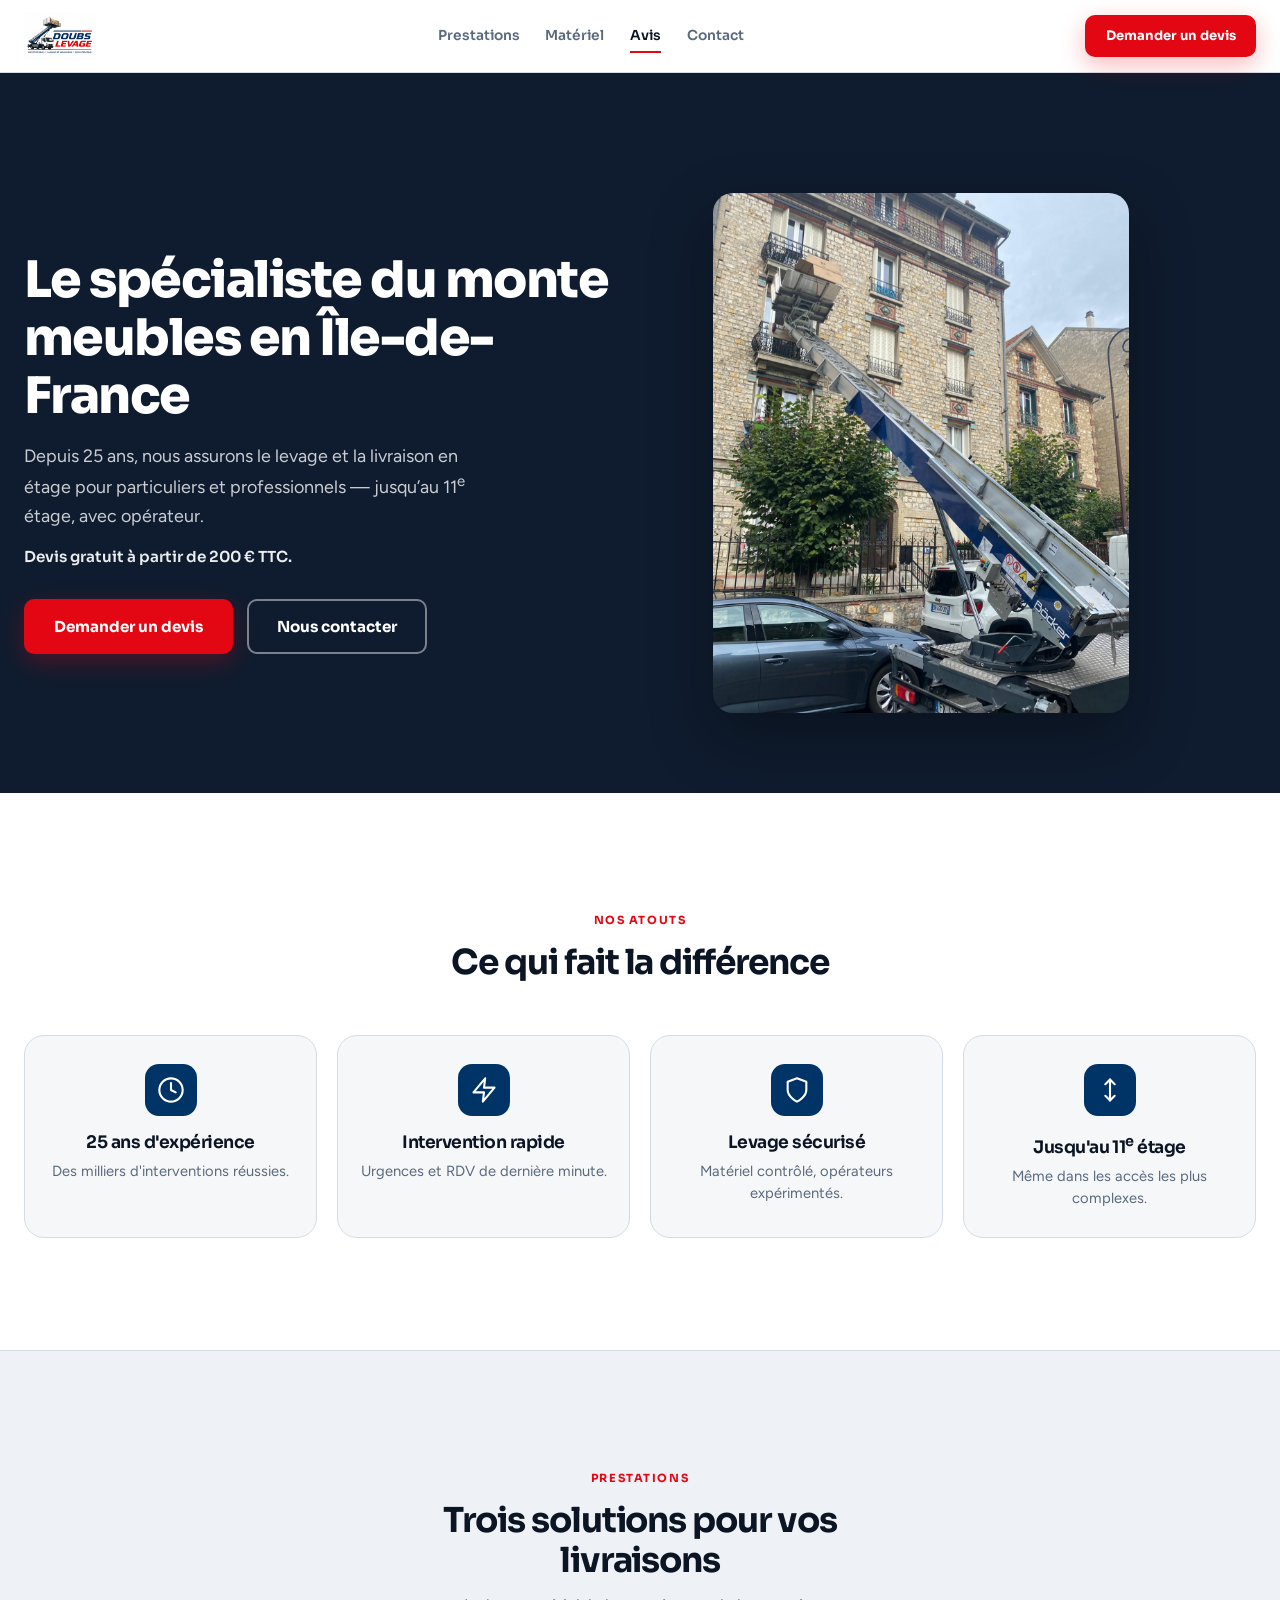
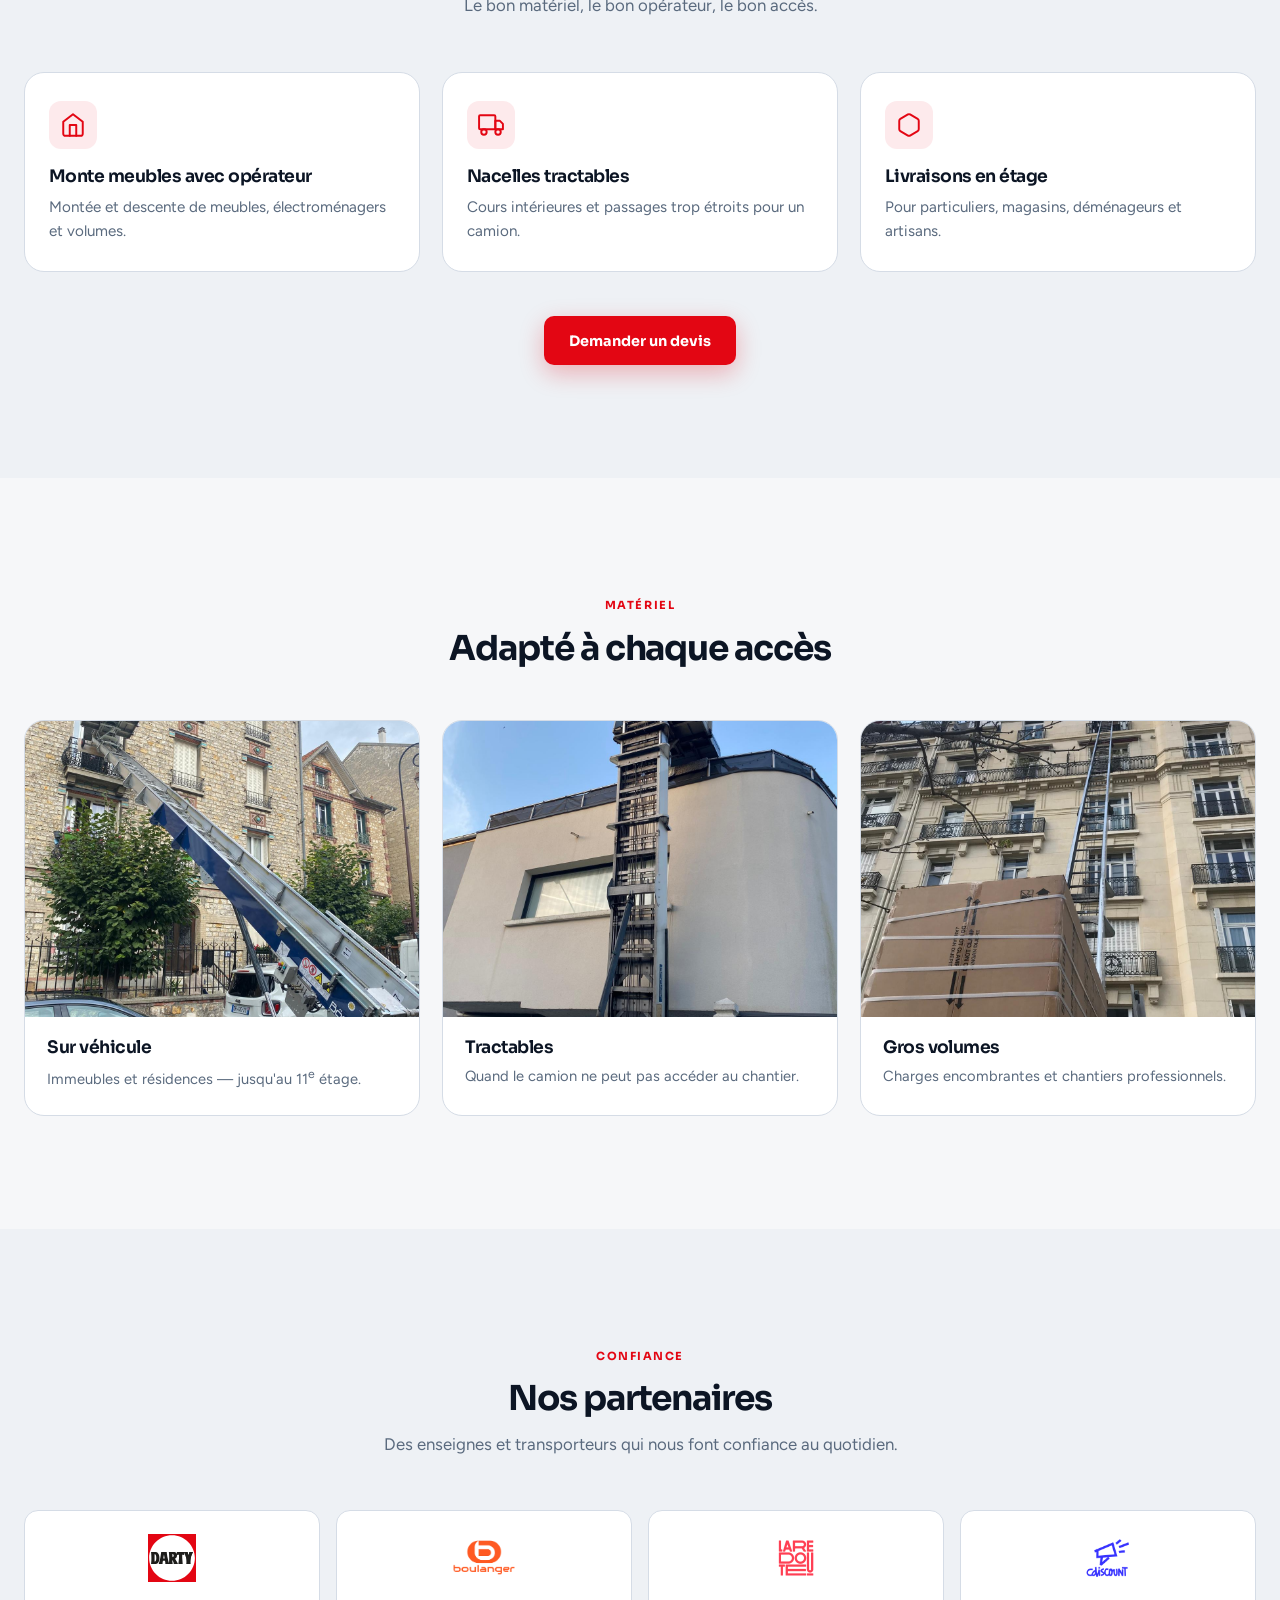
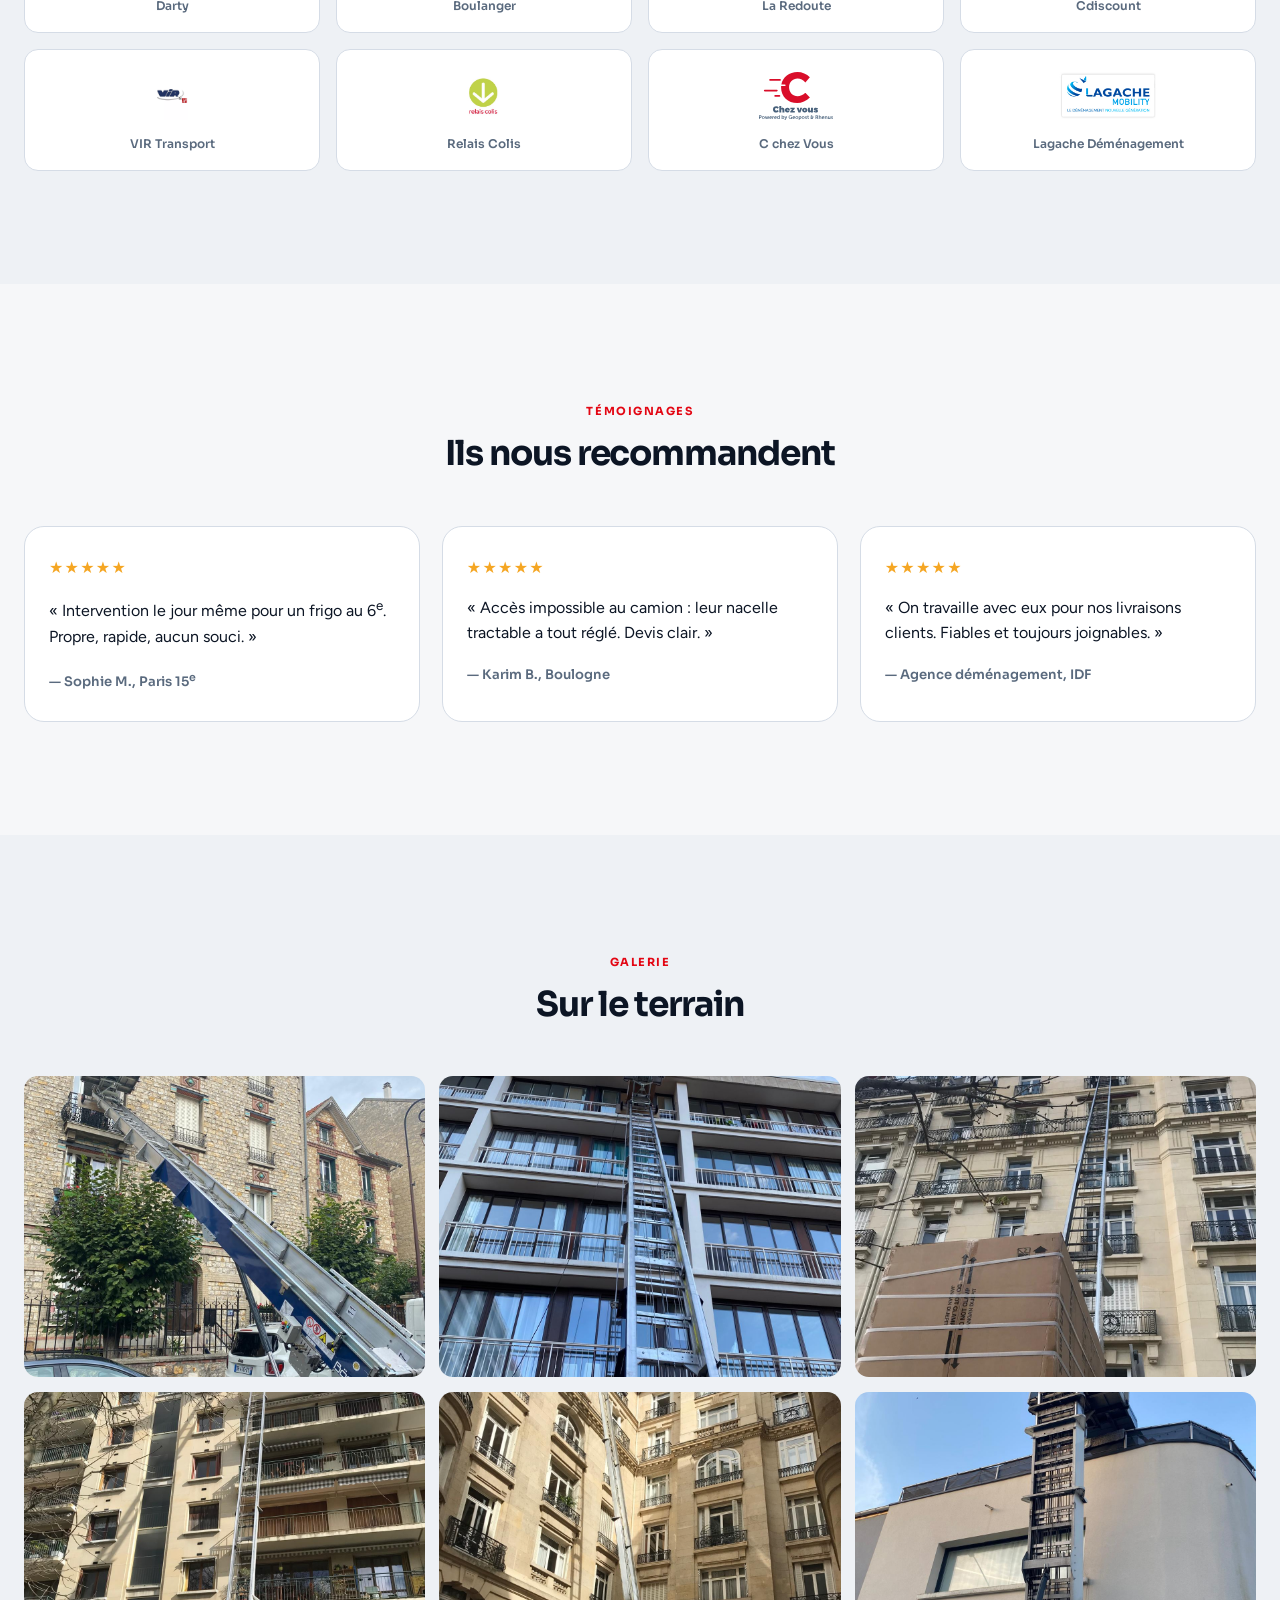
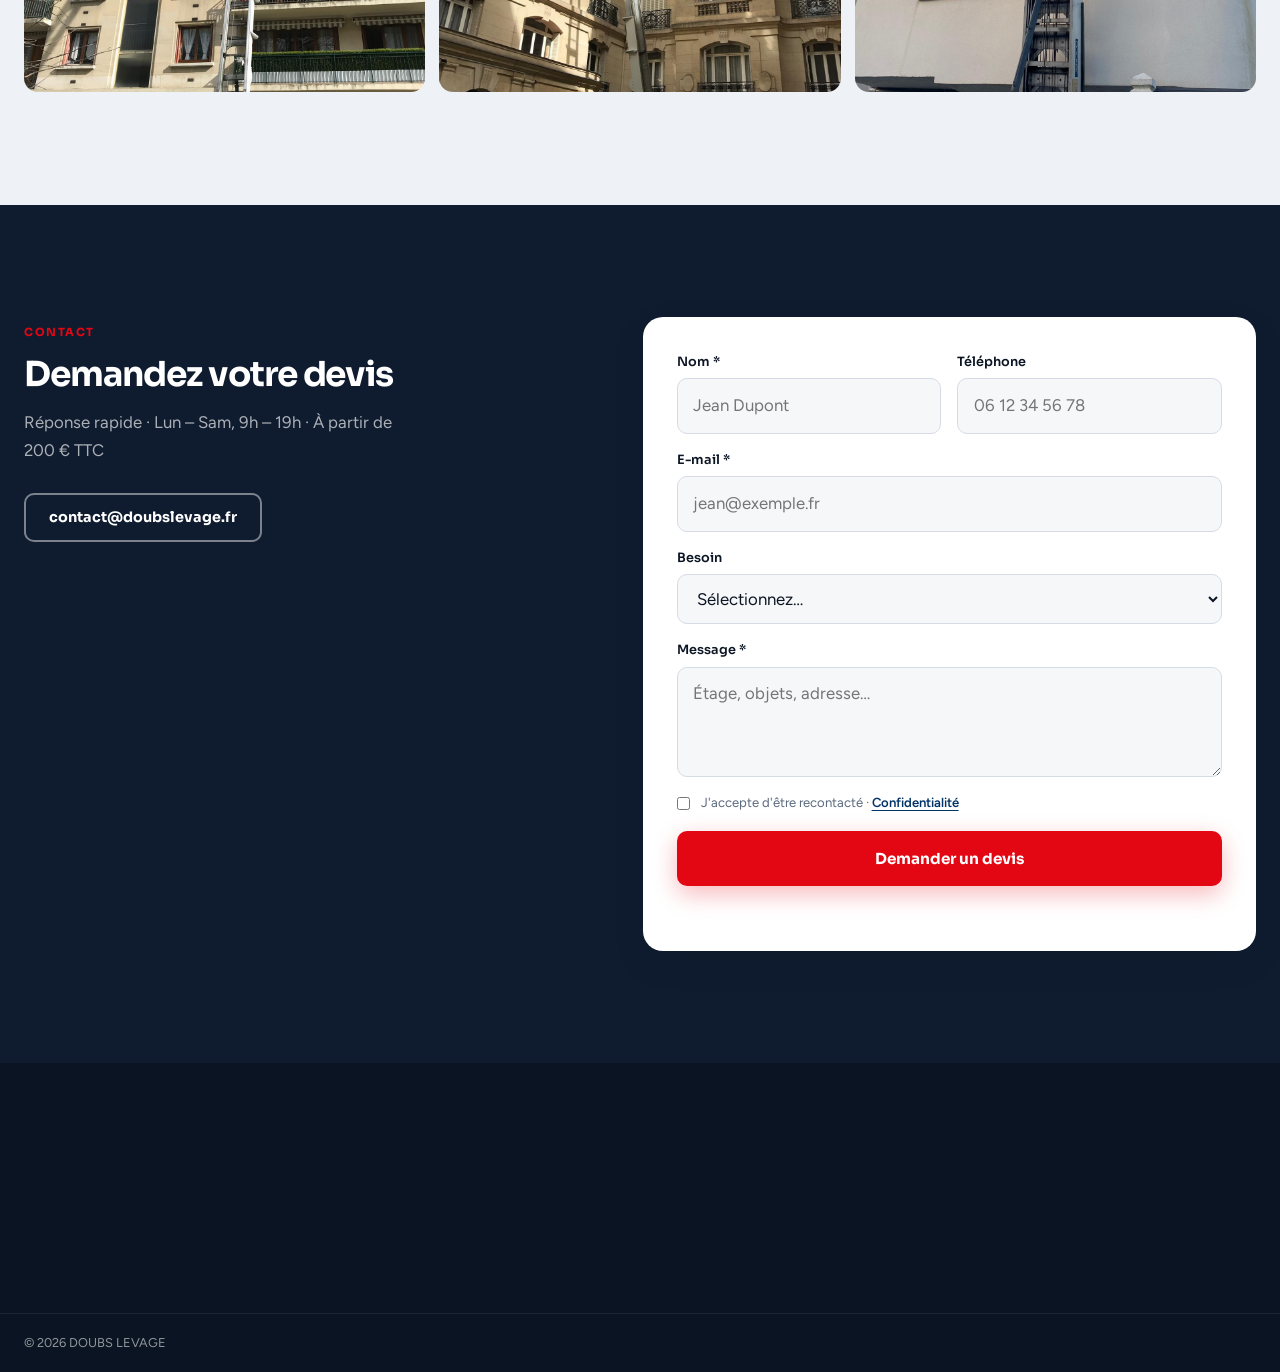
==== commit 6a28564a: "Description de la modification" ====
--- a/index.html
+++ b/index.html
@@ -76,12 +76,12 @@
       <div class="container hero-wrap">
         <div class="hero-grid">
           <div class="hero-content">
-            <p class="hero-brand">DOUBS <span>LEVAGE</span></p>
             <h1>Le spécialiste du monte meubles en Île-de-France</h1>
-            <p class="lead">Jusqu'au 11<sup>e</sup> étage, avec opérateur. Devis gratuit à partir de 200&nbsp;€ TTC.</p>
+            <p class="lead">Depuis 25&nbsp;ans, nous assurons le levage et la livraison en étage pour particuliers et professionnels — jusqu’au 11<sup>e</sup> étage, avec opérateur.</p>
+            <p class="hero-price">Devis gratuit à partir de 200&nbsp;€ TTC.</p>
             <div class="hero-actions">
               <a href="#contact" class="btn btn-accent btn-lg">Demander un devis</a>
-              <a href="#" data-whatsapp class="btn btn-outline-light btn-lg">Nous contacter</a>
+              <a href="#contact" class="btn btn-outline-light btn-lg">Nous contacter</a>
             </div>
           </div>
           <div class="hero-visual">
--- a/css/style.css
+++ b/css/style.css
@@ -23,7 +23,7 @@
   --radius-xl: 20px;
   --shadow-sm: 0 2px 8px rgba(12, 21, 36, .06);
   --shadow-md: 0 12px 32px rgba(12, 21, 36, .1);
-  --maxw: 1120px;
+  --maxw: 1320px;
   --transition: .28s cubic-bezier(.22, 1, .36, 1);
   --ease-out: cubic-bezier(.22, 1, .36, 1);
   --header-h: 72px;
@@ -50,7 +50,7 @@
   width: 100%;
   max-width: var(--maxw);
   margin: 0 auto;
-  padding-inline: clamp(1.2rem, 4vw, 2rem);
+  padding-inline: clamp(.85rem, 2.5vw, 1.5rem);
 }
 
 :focus-visible { outline: 2px solid var(--color-accent); outline-offset: 3px; }
@@ -292,26 +292,24 @@
   align-items: center;
 }
 
-.hero-brand {
+.hero h1 {
+  color: #fff;
+  margin-bottom: 1rem;
+  max-width: 18ch;
+}
+.hero .lead {
+  font-size: clamp(1rem, 2vw, 1.12rem);
+  color: rgba(255, 255, 255, .78);
+  max-width: 42ch;
+  margin-bottom: .85rem;
+  line-height: 1.6;
+}
+.hero-price {
   font-family: var(--font-display);
-  font-size: clamp(1rem, 2.2vw, 1.25rem);
-  font-weight: 800;
-  margin-bottom: .9rem;
-  color: #fff;
-}
-.hero-brand span { color: var(--color-accent); }
-
-.hero h1 {
-  color: #fff;
-  margin-bottom: 1rem;
-  max-width: 16ch;
-}
-.hero .lead {
-  font-size: clamp(1rem, 2vw, 1.15rem);
-  color: rgba(255, 255, 255, .72);
-  max-width: 36ch;
+  font-size: .95rem;
+  font-weight: 600;
+  color: rgba(255, 255, 255, .92);
   margin-bottom: 1.85rem;
-  line-height: 1.6;
 }
 .hero-actions {
   display: flex;
@@ -913,9 +911,9 @@
   .hero { min-height: auto; }
   .hero-wrap { padding-block: calc(var(--header-h) + 1.35rem) 2rem; }
   .hero-grid { gap: 1.35rem; }
-  .hero-brand { font-size: .95rem; margin-bottom: .55rem; }
-  .hero h1 { margin-bottom: .7rem; }
-  .hero .lead { font-size: .95rem; margin-bottom: 1.2rem; max-width: none; }
+  .hero h1 { margin-bottom: .7rem; max-width: none; }
+  .hero .lead { font-size: .95rem; margin-bottom: .65rem; max-width: none; }
+  .hero-price { margin-bottom: 1.25rem; font-size: .9rem; }
   .hero-actions {
     display: grid;
     grid-template-columns: 1fr;
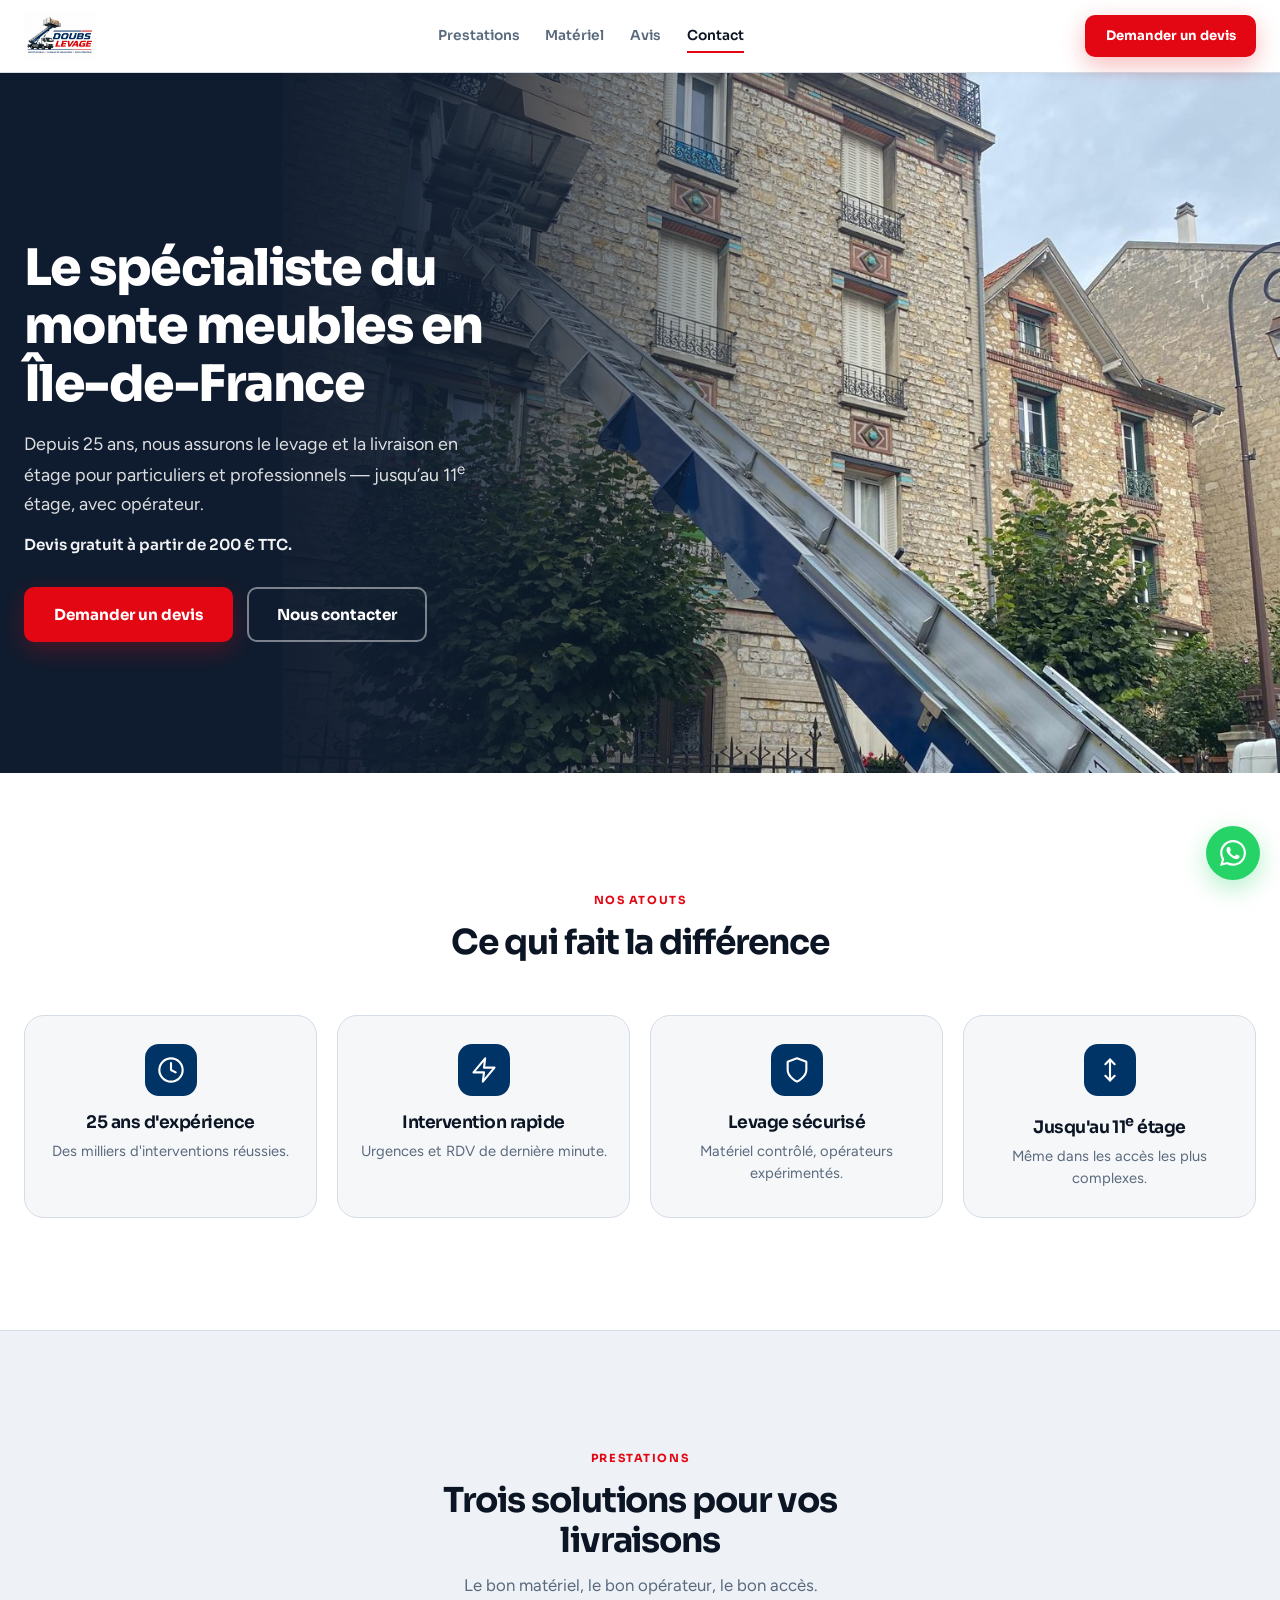
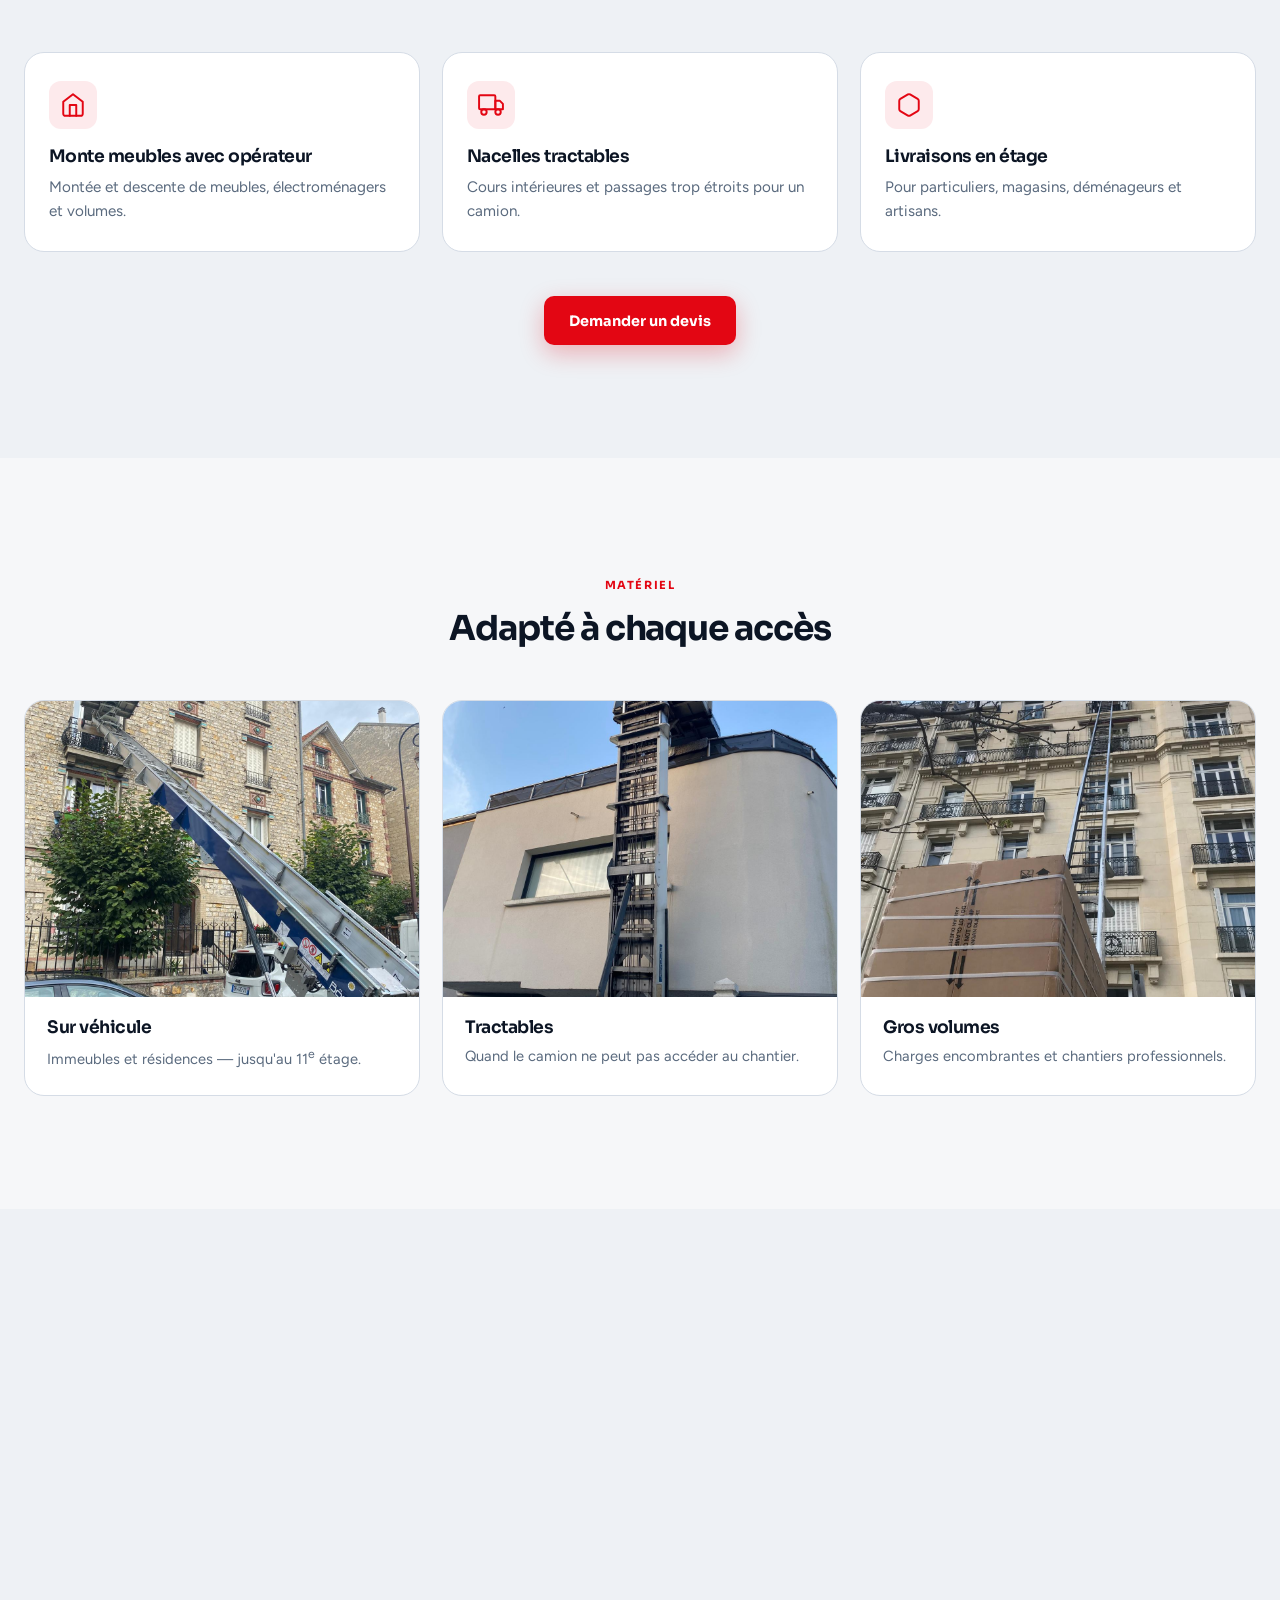
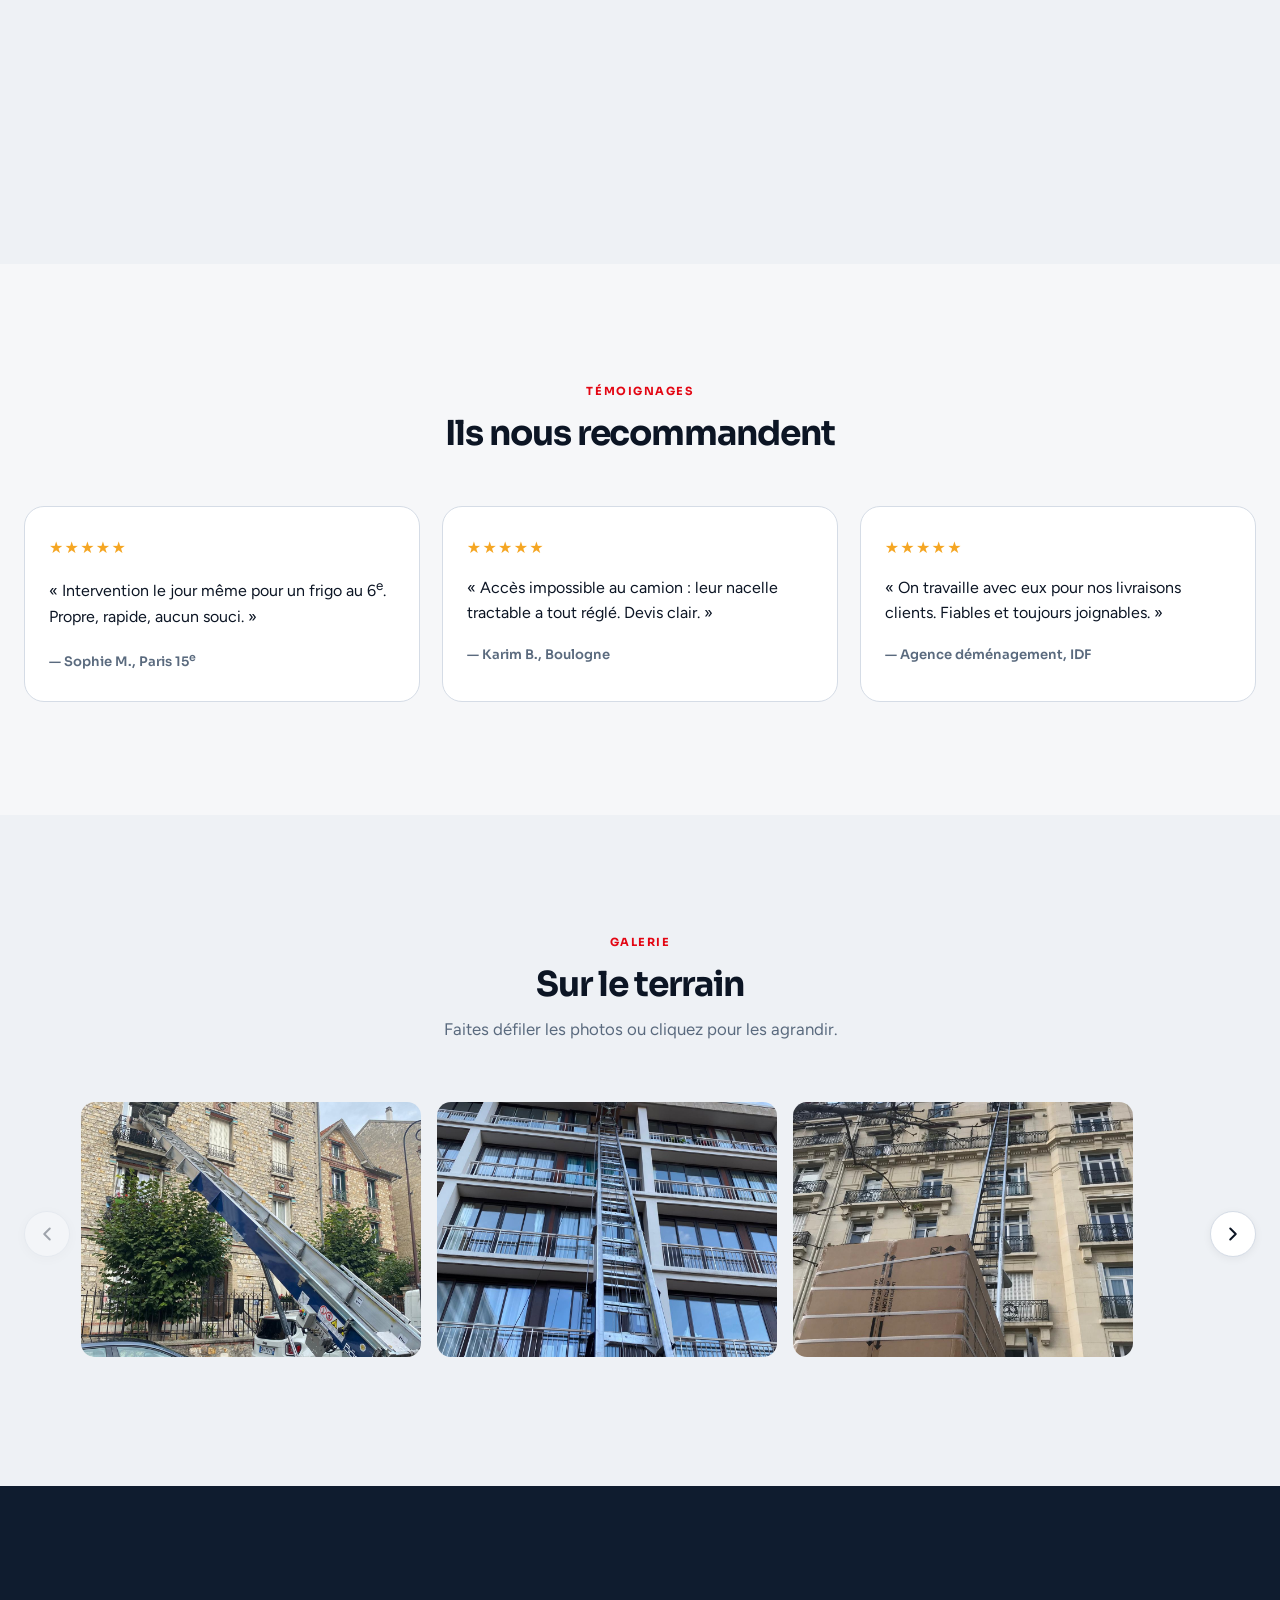
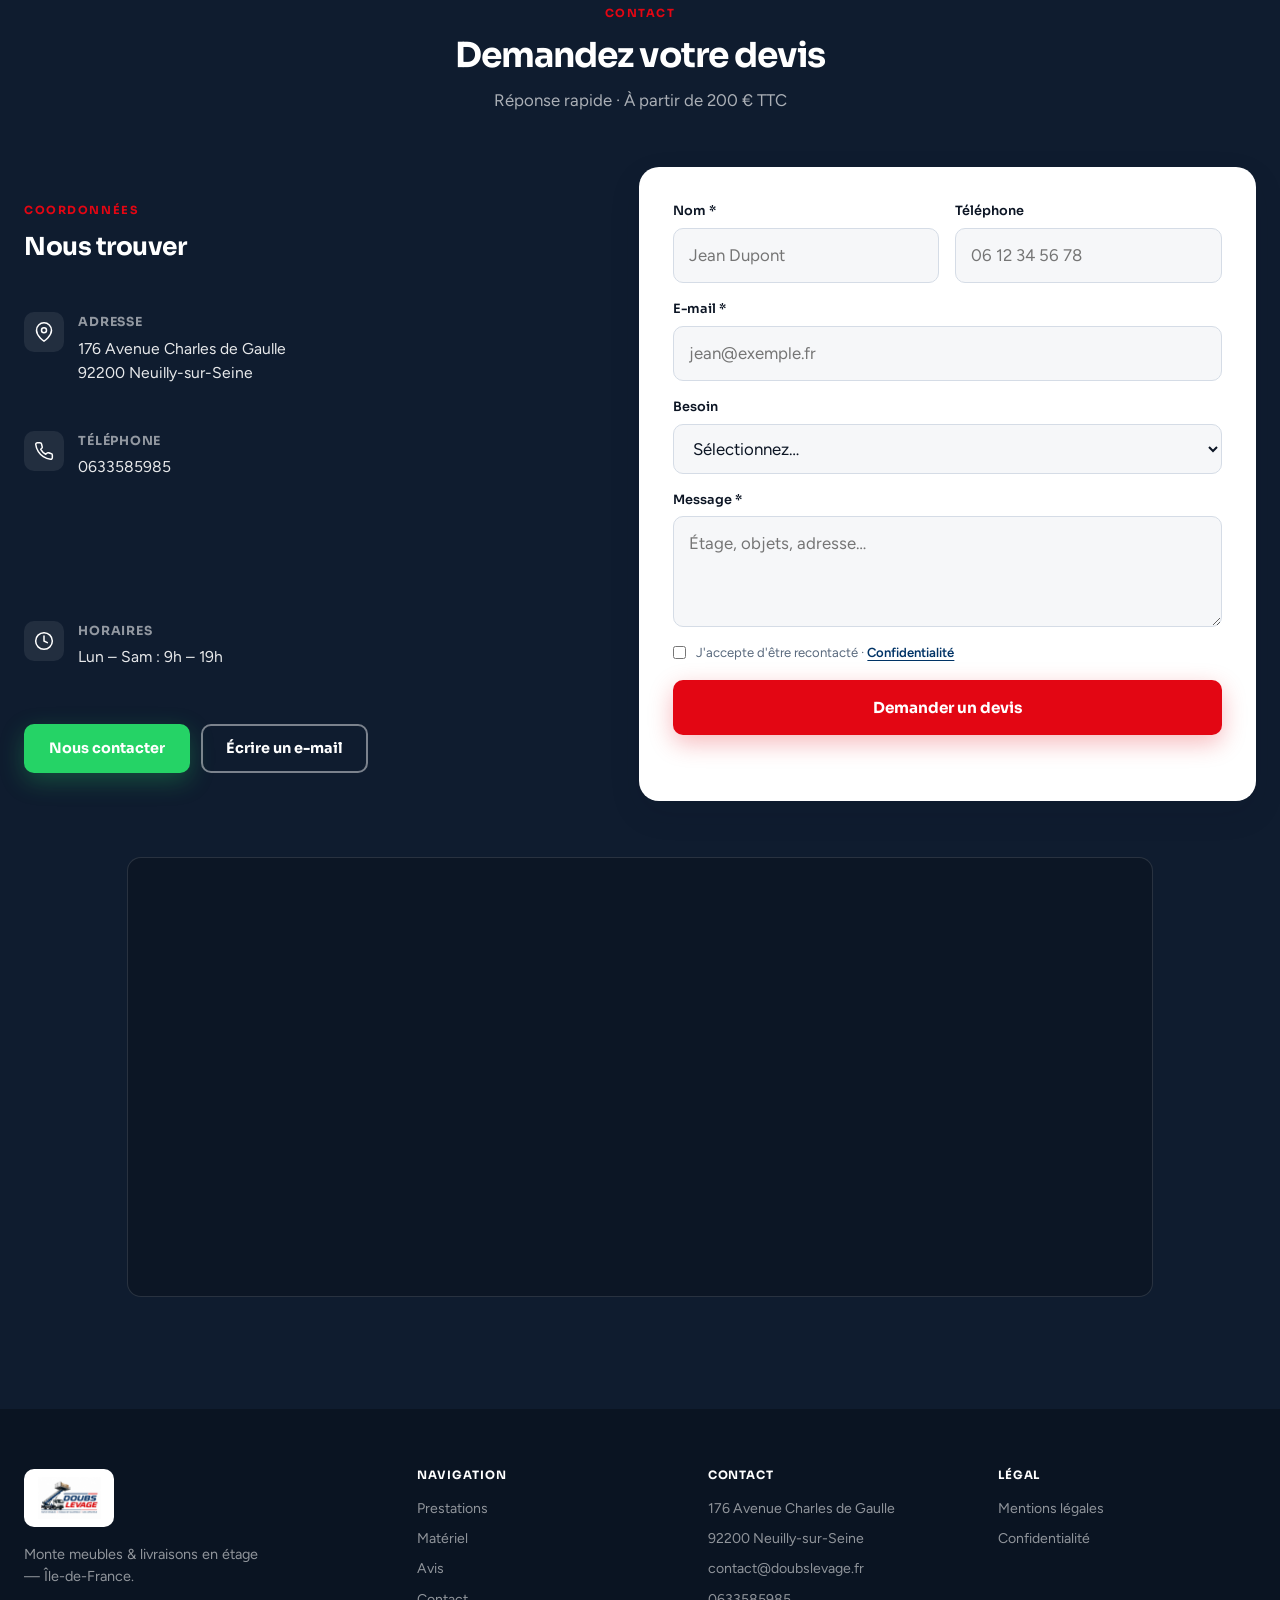
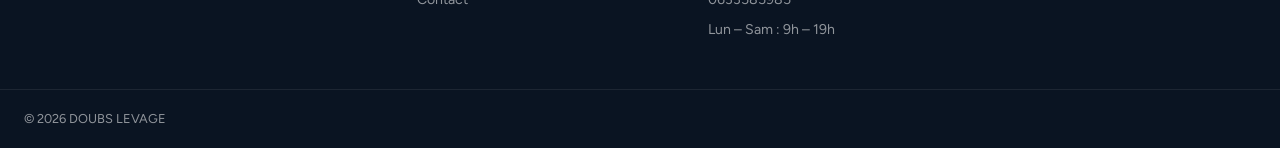
==== commit 79374cca: "Description de la modification" ====
--- a/index.html
+++ b/index.html
@@ -32,6 +32,13 @@
     "description": "Monte meubles avec opérateur et livraisons en étage en Île-de-France.",
     "email": "contact@doubslevage.fr",
     "url": "https://www.doubslevage.fr/",
+    "address": {
+      "@type": "PostalAddress",
+      "streetAddress": "176 Avenue Charles de Gaulle",
+      "addressLocality": "Neuilly-sur-Seine",
+      "postalCode": "92200",
+      "addressCountry": "FR"
+    },
     "areaServed": "Île-de-France",
     "priceRange": "À partir de 200€ TTC",
     "openingHours": "Mo-Sa 09:00-19:00"
@@ -72,27 +79,24 @@
 
     <!-- H1 Hero -->
     <section class="hero" id="accueil">
-      <div class="hero-bg" aria-hidden="true"></div>
+      <div class="hero-bg" aria-hidden="true">
+        <img
+          src="assets/images/hero-intervention.jpg"
+          alt=""
+          width="1600"
+          height="1000"
+          fetchpriority="high"
+          decoding="async"
+        />
+      </div>
       <div class="container hero-wrap">
-        <div class="hero-grid">
-          <div class="hero-content">
-            <h1>Le spécialiste du monte meubles en Île-de-France</h1>
-            <p class="lead">Depuis 25&nbsp;ans, nous assurons le levage et la livraison en étage pour particuliers et professionnels — jusqu’au 11<sup>e</sup> étage, avec opérateur.</p>
-            <p class="hero-price">Devis gratuit à partir de 200&nbsp;€ TTC.</p>
-            <div class="hero-actions">
-              <a href="#contact" class="btn btn-accent btn-lg">Demander un devis</a>
-              <a href="#contact" class="btn btn-outline-light btn-lg">Nous contacter</a>
-            </div>
-          </div>
-          <div class="hero-visual">
-            <img
-              src="assets/images/hero-intervention.jpg"
-              alt="Intervention monte meubles en livraison d'étage"
-              width="800"
-              height="1000"
-              fetchpriority="high"
-              decoding="async"
-            />
+        <div class="hero-content">
+          <h1>Le spécialiste du monte meubles en Île-de-France</h1>
+          <p class="lead">Depuis 25&nbsp;ans, nous assurons le levage et la livraison en étage pour particuliers et professionnels — jusqu’au 11<sup>e</sup> étage, avec opérateur.</p>
+          <p class="hero-price">Devis gratuit à partir de 200&nbsp;€ TTC.</p>
+          <div class="hero-actions">
+            <a href="#contact" class="btn btn-accent btn-lg">Demander un devis</a>
+            <a href="#contact" class="btn btn-outline-light btn-lg">Nous contacter</a>
           </div>
         </div>
       </div>
@@ -240,7 +244,7 @@
             <span>Cdiscount</span>
           </li>
           <li class="partner-card">
-            <div class="partner-logo"><img src="assets/images/partners/vir.webp" alt="Logo VIR Transport" width="120" height="48" loading="lazy" /></div>
+            <div class="partner-logo partner-logo--vir"><img src="assets/images/partners/vir.webp" alt="Logo VIR Transport" width="120" height="48" loading="lazy" /></div>
             <span>VIR Transport</span>
           </li>
           <li class="partner-card">
@@ -292,80 +296,145 @@
         <div class="section-head section-head--center">
           <span class="eyebrow">Galerie</span>
           <h2>Sur le terrain</h2>
-        </div>
-        <div class="gallery-grid">
-          <figure class="gallery-item">
-            <img src="assets/images/galerie-livraison-balcon-bocker.jpg" alt="Livraison en balcon" width="800" height="600" loading="lazy" />
-          </figure>
-          <figure class="gallery-item">
-            <img src="assets/images/galerie-charge-fenetre-etage.jpg" alt="Charge en hauteur" width="600" height="800" loading="lazy" />
-          </figure>
-          <figure class="gallery-item">
-            <img src="assets/images/galerie-livraison-refrigerateur.jpg" alt="Livraison réfrigérateur" width="600" height="800" loading="lazy" />
-          </figure>
-          <figure class="gallery-item">
-            <img src="assets/images/galerie-monte-meuble-immeuble.jpg" alt="Monte meubles immeuble" width="600" height="800" loading="lazy" />
-          </figure>
-          <figure class="gallery-item">
-            <img src="assets/images/galerie-cour-paris-haussmann.jpg" alt="Intervention cour parisienne" width="600" height="800" loading="lazy" />
-          </figure>
-          <figure class="gallery-item">
-            <img src="assets/images/galerie-nacelle-maison-moderne.jpg" alt="Nacelle maison moderne" width="600" height="800" loading="lazy" />
-          </figure>
+          <p>Faites défiler les photos ou cliquez pour les agrandir.</p>
+        </div>
+        <div class="gallery-carousel" id="galleryCarousel">
+          <button type="button" class="gallery-nav gallery-nav--prev" id="galleryPrev" aria-label="Photos précédentes">
+            <svg viewBox="0 0 24 24" width="22" height="22" fill="none" stroke="currentColor" stroke-width="2.2" stroke-linecap="round" stroke-linejoin="round" aria-hidden="true"><path d="m15 18-6-6 6-6"/></svg>
+          </button>
+          <div class="gallery-track" id="galleryTrack" tabindex="0" aria-label="Galerie photos">
+            <button type="button" class="gallery-item" data-gallery-index="0" aria-label="Voir : Livraison en balcon">
+              <img src="assets/images/galerie-livraison-balcon-bocker.jpg" alt="Livraison en balcon" width="800" height="600" loading="lazy" />
+            </button>
+            <button type="button" class="gallery-item" data-gallery-index="1" aria-label="Voir : Charge en hauteur">
+              <img src="assets/images/galerie-charge-fenetre-etage.jpg" alt="Charge en hauteur" width="600" height="800" loading="lazy" />
+            </button>
+            <button type="button" class="gallery-item" data-gallery-index="2" aria-label="Voir : Livraison réfrigérateur">
+              <img src="assets/images/galerie-livraison-refrigerateur.jpg" alt="Livraison réfrigérateur" width="600" height="800" loading="lazy" />
+            </button>
+            <button type="button" class="gallery-item" data-gallery-index="3" aria-label="Voir : Monte meubles immeuble">
+              <img src="assets/images/galerie-monte-meuble-immeuble.jpg" alt="Monte meubles immeuble" width="600" height="800" loading="lazy" />
+            </button>
+            <button type="button" class="gallery-item" data-gallery-index="4" aria-label="Voir : Intervention cour parisienne">
+              <img src="assets/images/galerie-cour-paris-haussmann.jpg" alt="Intervention cour parisienne" width="600" height="800" loading="lazy" />
+            </button>
+            <button type="button" class="gallery-item" data-gallery-index="5" aria-label="Voir : Nacelle maison moderne">
+              <img src="assets/images/galerie-nacelle-maison-moderne.jpg" alt="Nacelle maison moderne" width="600" height="800" loading="lazy" />
+            </button>
+          </div>
+          <button type="button" class="gallery-nav gallery-nav--next" id="galleryNext" aria-label="Photos suivantes">
+            <svg viewBox="0 0 24 24" width="22" height="22" fill="none" stroke="currentColor" stroke-width="2.2" stroke-linecap="round" stroke-linejoin="round" aria-hidden="true"><path d="m9 18 6-6-6-6"/></svg>
+          </button>
         </div>
       </div>
     </section>
 
     <!-- Contact -->
     <section class="section section-contact" id="contact">
-      <div class="container contact-layout">
-        <div class="contact-intro">
+      <div class="container">
+        <div class="section-head section-head--center section-head--light">
           <span class="eyebrow">Contact</span>
           <h2>Demandez votre devis</h2>
-          <p>Réponse rapide · Lun – Sam, 9h – 19h · À partir de 200&nbsp;€ TTC</p>
-          <div class="contact-actions">
-            <a href="#" data-whatsapp class="btn btn-whatsapp btn-lg">Nous contacter</a>
-            <a href="mailto:contact@doubslevage.fr" class="btn btn-outline-light">contact@doubslevage.fr</a>
+          <p>Réponse rapide · À partir de 200&nbsp;€ TTC</p>
+        </div>
+        <div class="contact-layout">
+          <aside class="contact-info">
+            <div class="contact-info-head">
+              <span class="eyebrow">Coordonnées</span>
+              <h3 class="contact-info-title">Nous trouver</h3>
+            </div>
+            <ul class="contact-details">
+              <li>
+                <span class="contact-ic" aria-hidden="true">
+                  <svg viewBox="0 0 24 24" width="20" height="20" fill="none" stroke="currentColor" stroke-width="1.8" stroke-linecap="round" stroke-linejoin="round"><path d="M21 10c0 7-9 13-9 13s-9-6-9-13a9 9 0 0 1 18 0z"/><circle cx="12" cy="10" r="3"/></svg>
+                </span>
+                <div>
+                  <strong>Adresse</strong>
+                  <p>176 Avenue Charles de Gaulle<br />92200 Neuilly-sur-Seine</p>
+                </div>
+              </li>
+              <li data-phone-row class="is-hidden">
+                <span class="contact-ic" aria-hidden="true">
+                  <svg viewBox="0 0 24 24" width="20" height="20" fill="none" stroke="currentColor" stroke-width="1.8" stroke-linecap="round" stroke-linejoin="round"><path d="M22 16.92v3a2 2 0 0 1-2.18 2 19.79 19.79 0 0 1-8.63-3.07 19.5 19.5 0 0 1-6-6 19.79 19.79 0 0 1-3.07-8.67A2 2 0 0 1 4.11 2h3a2 2 0 0 1 2 1.72c.127.96.361 1.903.7 2.81a2 2 0 0 1-.45 2.11L8.09 9.91a16 16 0 0 0 6 6l1.27-1.27a2 2 0 0 1 2.11-.45c.907.339 1.85.573 2.81.7A2 2 0 0 1 22 16.92z"/></svg>
+                </span>
+                <div>
+                  <strong>Téléphone</strong>
+                  <p><a href="#" data-phone-link></a></p>
+                </div>
+              </li>
+              <li>
+                <span class="contact-ic" aria-hidden="true">
+                  <svg viewBox="0 0 24 24" width="20" height="20" fill="none" stroke="currentColor" stroke-width="1.8" stroke-linecap="round" stroke-linejoin="round"><rect x="2" y="4" width="20" height="16" rx="2"/><path d="m22 7-10 5L2 7"/></svg>
+                </span>
+                <div>
+                  <strong>E-mail</strong>
+                  <p><a href="mailto:contact@doubslevage.fr">contact@doubslevage.fr</a></p>
+                </div>
+              </li>
+              <li>
+                <span class="contact-ic" aria-hidden="true">
+                  <svg viewBox="0 0 24 24" width="20" height="20" fill="none" stroke="currentColor" stroke-width="1.8" stroke-linecap="round" stroke-linejoin="round"><circle cx="12" cy="12" r="10"/><path d="M12 6v6l4 2"/></svg>
+                </span>
+                <div>
+                  <strong>Horaires</strong>
+                  <p>Lun – Sam : 9h – 19h</p>
+                </div>
+              </li>
+            </ul>
+            <div class="contact-actions">
+              <a href="#" data-whatsapp class="btn btn-whatsapp">Nous contacter</a>
+              <a href="mailto:contact@doubslevage.fr" class="btn btn-outline-light">Écrire un e-mail</a>
+            </div>
+          </aside>
+
+          <form class="contact-form" id="contactForm" novalidate>
+            <input type="text" name="_honey" id="honey" class="sr-only" tabindex="-1" autocomplete="off" aria-hidden="true" />
+            <div class="form-row">
+              <div class="field">
+                <label for="name">Nom *</label>
+                <input type="text" id="name" name="name" placeholder="Jean Dupont" required />
+              </div>
+              <div class="field">
+                <label for="phone">Téléphone</label>
+                <input type="tel" id="phone" name="phone" placeholder="06 12 34 56 78" />
+              </div>
+            </div>
+            <div class="field">
+              <label for="email">E-mail *</label>
+              <input type="email" id="email" name="email" placeholder="jean@exemple.fr" required />
+            </div>
+            <div class="field">
+              <label for="need">Besoin</label>
+              <select id="need" name="need">
+                <option value="">Sélectionnez…</option>
+                <option value="Monte meubles avec opérateur">Monte meubles avec opérateur</option>
+                <option value="Nacelle tractable">Nacelle tractable</option>
+                <option value="Livraison en étage">Livraison en étage</option>
+                <option value="Autre demande">Autre</option>
+              </select>
+            </div>
+            <div class="field">
+              <label for="message">Message *</label>
+              <textarea id="message" name="message" rows="3" placeholder="Étage, objets, adresse…" required></textarea>
+            </div>
+            <label class="consent">
+              <input type="checkbox" id="consent" required />
+              <span>J'accepte d'être recontacté · <a href="mentions-legales.html#confidentialite" class="text-link">Confidentialité</a></span>
+            </label>
+            <button type="submit" class="btn btn-accent btn-lg btn-block">Demander un devis</button>
+            <p class="form-feedback" id="formFeedback" role="status" aria-live="polite"></p>
+          </form>
+
+          <div class="contact-map">
+            <iframe
+              title="Carte — 176 Avenue Charles de Gaulle, Neuilly-sur-Seine"
+              src="https://maps.google.com/maps?q=176%20Avenue%20Charles%20de%20Gaulle%2C%2092200%20Neuilly-sur-Seine&z=15&output=embed"
+              loading="lazy"
+              referrerpolicy="no-referrer-when-downgrade"
+              allowfullscreen
+            ></iframe>
           </div>
         </div>
-
-        <form class="contact-form" id="contactForm" novalidate>
-          <input type="text" name="_honey" id="honey" class="sr-only" tabindex="-1" autocomplete="off" aria-hidden="true" />
-          <div class="form-row">
-            <div class="field">
-              <label for="name">Nom *</label>
-              <input type="text" id="name" name="name" placeholder="Jean Dupont" required />
-            </div>
-            <div class="field">
-              <label for="phone">Téléphone</label>
-              <input type="tel" id="phone" name="phone" placeholder="06 12 34 56 78" />
-            </div>
-          </div>
-          <div class="field">
-            <label for="email">E-mail *</label>
-            <input type="email" id="email" name="email" placeholder="jean@exemple.fr" required />
-          </div>
-          <div class="field">
-            <label for="need">Besoin</label>
-            <select id="need" name="need">
-              <option value="">Sélectionnez…</option>
-              <option value="Monte meubles avec opérateur">Monte meubles avec opérateur</option>
-              <option value="Nacelle tractable">Nacelle tractable</option>
-              <option value="Livraison en étage">Livraison en étage</option>
-              <option value="Autre demande">Autre</option>
-            </select>
-          </div>
-          <div class="field">
-            <label for="message">Message *</label>
-            <textarea id="message" name="message" rows="3" placeholder="Étage, objets, adresse…" required></textarea>
-          </div>
-          <label class="consent">
-            <input type="checkbox" id="consent" required />
-            <span>J'accepte d'être recontacté · <a href="mentions-legales.html#confidentialite" class="text-link">Confidentialité</a></span>
-          </label>
-          <button type="submit" class="btn btn-accent btn-lg btn-block">Demander un devis</button>
-          <p class="form-feedback" id="formFeedback" role="status" aria-live="polite"></p>
-        </form>
       </div>
     </section>
 
@@ -388,7 +457,10 @@
       </div>
       <div class="footer-col">
         <h3>Contact</h3>
+        <span>176 Avenue Charles de Gaulle</span>
+        <span>92200 Neuilly-sur-Seine</span>
         <a href="mailto:contact@doubslevage.fr">contact@doubslevage.fr</a>
+        <a href="#" data-phone-link class="is-hidden"></a>
         <span>Lun – Sam : 9h – 19h</span>
       </div>
       <div class="footer-col">
@@ -410,6 +482,25 @@
     <svg viewBox="0 0 24 24" width="22" height="22" fill="none" stroke="currentColor" stroke-width="2.2" stroke-linecap="round" stroke-linejoin="round"><path d="m18 15-6-6-6 6"/></svg>
   </button>
 
+  <!-- Lightbox galerie -->
+  <div class="lightbox" id="lightbox" hidden aria-hidden="true" role="dialog" aria-modal="true" aria-label="Diaporama galerie">
+    <div class="lightbox-backdrop" data-lightbox-close></div>
+    <button type="button" class="lightbox-close" data-lightbox-close aria-label="Fermer">
+      <svg viewBox="0 0 24 24" width="24" height="24" fill="none" stroke="currentColor" stroke-width="2" stroke-linecap="round"><path d="M18 6 6 18M6 6l12 12"/></svg>
+    </button>
+    <button type="button" class="lightbox-nav lightbox-prev" data-lightbox-prev aria-label="Image précédente">
+      <svg viewBox="0 0 24 24" width="28" height="28" fill="none" stroke="currentColor" stroke-width="2" stroke-linecap="round" stroke-linejoin="round"><path d="m15 18-6-6 6-6"/></svg>
+    </button>
+    <figure class="lightbox-figure">
+      <img id="lightboxImg" src="" alt="" />
+      <figcaption id="lightboxCaption"></figcaption>
+    </figure>
+    <button type="button" class="lightbox-nav lightbox-next" data-lightbox-next aria-label="Image suivante">
+      <svg viewBox="0 0 24 24" width="28" height="28" fill="none" stroke="currentColor" stroke-width="2" stroke-linecap="round" stroke-linejoin="round"><path d="m9 18 6-6-6-6"/></svg>
+    </button>
+    <p class="lightbox-counter" id="lightboxCounter" aria-live="polite"></p>
+  </div>
+
   <script src="js/config.js"></script>
   <script src="js/main.js"></script>
 </body>
--- a/css/style.css
+++ b/css/style.css
@@ -262,7 +262,7 @@
 /* ===== Hero ===== */
 .hero {
   position: relative;
-  min-height: clamp(540px, 86vh, 720px);
+  min-height: clamp(520px, 82vh, 700px);
   display: flex;
   align-items: center;
   color: #fff;
@@ -270,27 +270,51 @@
   background: var(--hero-bg);
 }
 .hero-bg {
-  position: absolute; inset: 0; z-index: 0;
+  position: absolute;
+  inset: 0;
+  z-index: 0;
   background: var(--hero-bg);
 }
+.hero-bg img {
+  position: absolute;
+  top: 0;
+  right: 0;
+  bottom: 0;
+  width: min(78%, 1100px);
+  height: 100%;
+  object-fit: cover;
+  object-position: center 28%;
+  animation: heroKen 18s ease-in-out infinite alternate;
+}
+/* Fondu gauche → bleu pour fondre avec le panneau texte */
 .hero-bg::after {
   content: '';
-  position: absolute; inset: 0;
-  background: linear-gradient(105deg, var(--hero-bg) 0%, var(--hero-bg) 40%, rgba(15, 28, 47, .45) 62%, transparent 80%);
+  position: absolute;
+  inset: 0;
+  z-index: 1;
+  background: linear-gradient(
+    90deg,
+    var(--hero-bg) 0%,
+    var(--hero-bg) 18%,
+    rgba(15, 28, 47, .92) 32%,
+    rgba(15, 28, 47, .55) 48%,
+    rgba(15, 28, 47, .2) 62%,
+    transparent 78%
+  );
+  pointer-events: none;
+}
+@keyframes heroKen {
+  from { transform: scale(1); }
+  to { transform: scale(1.05); }
 }
 
 .hero-wrap {
   position: relative;
   z-index: 1;
   width: 100%;
-  padding-block: calc(var(--header-h) + 2.5rem) clamp(3rem, 6vw, 4.5rem);
-}
-.hero-grid {
-  display: grid;
-  grid-template-columns: minmax(0, 1.05fr) minmax(260px, .9fr);
-  gap: clamp(2rem, 5vw, 3.5rem);
-  align-items: center;
-}
+  padding-block: calc(var(--header-h) + 2.75rem) clamp(3rem, 7vw, 5rem);
+}
+.hero-content { max-width: 34rem; width: 100%; }
 
 .hero h1 {
   color: #fff;
@@ -299,7 +323,7 @@
 }
 .hero .lead {
   font-size: clamp(1rem, 2vw, 1.12rem);
-  color: rgba(255, 255, 255, .78);
+  color: rgba(255, 255, 255, .86);
   max-width: 42ch;
   margin-bottom: .85rem;
   line-height: 1.6;
@@ -308,33 +332,13 @@
   font-family: var(--font-display);
   font-size: .95rem;
   font-weight: 600;
-  color: rgba(255, 255, 255, .92);
+  color: rgba(255, 255, 255, .95);
   margin-bottom: 1.85rem;
 }
 .hero-actions {
   display: flex;
   flex-wrap: wrap;
   gap: .85rem;
-}
-
-.hero-visual {
-  position: relative;
-  border-radius: var(--radius-xl);
-  overflow: hidden;
-  aspect-ratio: 4 / 5;
-  max-height: 520px;
-  box-shadow: 0 24px 60px rgba(0, 0, 0, .35);
-}
-.hero-visual img {
-  width: 100%;
-  height: 100%;
-  object-fit: cover;
-  object-position: center 28%;
-  animation: heroRise 1s var(--ease-out) both;
-}
-@keyframes heroRise {
-  from { opacity: 0; transform: translateY(24px) scale(.97); }
-  to { opacity: 1; transform: none; }
 }
 
 /* ===== Sections ===== */
@@ -464,7 +468,7 @@
   object-fit: cover;
   transition: transform .65s var(--ease-out);
 }
-.materiel-card:hover .materiel-card__media img { transform: scale(1.05); }
+.materiel-card:hover .materiel-card__media img { transform: scale(1.04); }
 .materiel-card__body { padding: 1.35rem 1.4rem 1.5rem; }
 .materiel-card__body h3 { margin-bottom: .35rem; }
 .materiel-card__body p {
@@ -500,6 +504,7 @@
   width: 100%;
   height: 56px;
   padding: .35rem;
+  overflow: hidden;
 }
 .partner-logo img {
   max-width: 100%;
@@ -509,6 +514,12 @@
   object-fit: contain;
   margin-inline: auto;
 }
+.partner-logo--vir img {
+  max-height: none;
+  height: 72px;
+  max-width: 140%;
+  transform: scale(1.55);
+}
 .partner-card span {
   font-family: var(--font-display);
   font-size: .75rem;
@@ -555,20 +566,58 @@
   color: var(--color-muted);
 }
 
-/* ===== Gallery ===== */
-.gallery-grid {
-  display: grid;
-  grid-template-columns: repeat(3, 1fr);
-  gap: .9rem;
-}
+/* ===== Gallery carousel ===== */
+.gallery-carousel {
+  position: relative;
+  display: flex;
+  align-items: center;
+  gap: .65rem;
+}
+.gallery-track {
+  display: flex;
+  gap: 1rem;
+  overflow-x: auto;
+  scroll-snap-type: x mandatory;
+  scroll-behavior: smooth;
+  -webkit-overflow-scrolling: touch;
+  scrollbar-width: none;
+  padding: .35rem .15rem 1rem;
+  flex: 1;
+  min-width: 0;
+}
+.gallery-track::-webkit-scrollbar { display: none; }
 .gallery-item {
   position: relative;
+  flex: 0 0 clamp(240px, 32%, 340px);
   aspect-ratio: 4 / 3;
   margin: 0;
+  padding: 0;
+  border: none;
   border-radius: var(--radius-lg);
   overflow: hidden;
-  background: var(--color-bg-alt);
-}
+  background: var(--color-bg);
+  cursor: pointer;
+  font: inherit;
+  color: inherit;
+  scroll-snap-align: start;
+  transition: transform var(--transition), box-shadow var(--transition);
+}
+.gallery-item:hover,
+.gallery-item:focus-visible {
+  transform: translateY(-3px);
+  box-shadow: var(--shadow-md);
+  outline: none;
+}
+.gallery-item::after {
+  content: '';
+  position: absolute;
+  inset: 0;
+  background: rgba(15, 28, 47, 0);
+  transition: background var(--transition);
+  pointer-events: none;
+  z-index: 1;
+}
+.gallery-item:hover::after { background: rgba(15, 28, 47, .12); }
 .gallery-item img {
   position: absolute;
   inset: 0;
@@ -577,7 +626,139 @@
   object-fit: cover;
   transition: transform .7s var(--ease-out);
 }
-.gallery-item:hover img { transform: scale(1.05); }
+.gallery-item:hover img { transform: scale(1.04); }
+
+.gallery-nav {
+  flex-shrink: 0;
+  display: grid;
+  place-items: center;
+  width: 46px;
+  height: 46px;
+  border-radius: 50%;
+  border: 1.5px solid var(--color-border);
+  background: var(--color-surface);
+  color: var(--color-text);
+  cursor: pointer;
+  transition: background var(--transition), border-color var(--transition), color var(--transition), transform var(--transition), opacity var(--transition);
+  box-shadow: var(--shadow-sm);
+  z-index: 2;
+}
+.gallery-nav:hover:not(:disabled) {
+  background: var(--color-primary);
+  border-color: var(--color-primary);
+  color: #fff;
+  transform: scale(1.05);
+}
+.gallery-nav:disabled {
+  opacity: .35;
+  cursor: default;
+}
+
+/* ===== Lightbox ===== */
+.lightbox {
+  position: fixed;
+  inset: 0;
+  z-index: 200;
+  display: flex;
+  align-items: center;
+  justify-content: center;
+  padding: 1.5rem;
+  opacity: 0;
+  visibility: hidden;
+  pointer-events: none;
+  transition: opacity .35s ease, visibility .35s ease;
+}
+.lightbox.is-open {
+  opacity: 1;
+  visibility: visible;
+  pointer-events: auto;
+}
+.lightbox-backdrop {
+  position: absolute;
+  inset: 0;
+  background: rgba(7, 14, 24, .88);
+  backdrop-filter: blur(6px);
+  cursor: pointer;
+}
+.lightbox-figure {
+  position: relative;
+  z-index: 1;
+  max-width: min(92vw, 1100px);
+  max-height: 82vh;
+  margin: 0;
+  display: flex;
+  flex-direction: column;
+  align-items: center;
+  animation: lightboxIn .4s var(--ease-out);
+}
+.lightbox-figure img {
+  max-width: 100%;
+  max-height: 74vh;
+  width: auto;
+  height: auto;
+  object-fit: contain;
+  border-radius: 12px;
+  box-shadow: 0 24px 60px rgba(0, 0, 0, .45);
+  transition: opacity .25s ease, transform .35s var(--ease-out);
+}
+.lightbox-figure img.is-switching {
+  opacity: 0;
+  transform: scale(.96);
+}
+.lightbox-figure figcaption {
+  margin-top: .85rem;
+  color: rgba(255, 255, 255, .8);
+  font-size: .9rem;
+  text-align: center;
+}
+@keyframes lightboxIn {
+  from { opacity: 0; transform: translateY(16px) scale(.97); }
+  to { opacity: 1; transform: none; }
+}
+.lightbox-close,
+.lightbox-nav {
+  position: absolute;
+  z-index: 2;
+  display: grid;
+  place-items: center;
+  border: none;
+  background: rgba(255, 255, 255, .12);
+  color: #fff;
+  cursor: pointer;
+  border-radius: 50%;
+  transition: background var(--transition), transform var(--transition);
+}
+.lightbox-close:hover,
+.lightbox-nav:hover {
+  background: rgba(255, 255, 255, .22);
+  transform: scale(1.05);
+}
+.lightbox-close {
+  top: 1.25rem;
+  right: 1.25rem;
+  width: 46px;
+  height: 46px;
+}
+.lightbox-nav {
+  top: 50%;
+  transform: translateY(-50%);
+  width: 50px;
+  height: 50px;
+}
+.lightbox-prev { left: clamp(.5rem, 3vw, 1.5rem); }
+.lightbox-next { right: clamp(.5rem, 3vw, 1.5rem); }
+.lightbox-nav:hover { transform: translateY(-50%) scale(1.05); }
+.lightbox-counter {
+  position: absolute;
+  bottom: 1.25rem;
+  left: 50%;
+  transform: translateX(-50%);
+  z-index: 2;
+  color: rgba(255, 255, 255, .7);
+  font-family: var(--font-display);
+  font-size: .85rem;
+  font-weight: 600;
+}
 
 /* ===== Contact ===== */
 .section-contact {
@@ -585,24 +766,96 @@
   color: #fff;
   border-bottom: 0;
 }
+.section-head--light h2 { color: #fff; }
+.section-head--light p { color: rgba(255, 255, 255, .65); }
 .section-contact .eyebrow { color: var(--color-accent); }
-.section-contact h2 { color: #fff; }
 .contact-layout {
   display: grid;
   grid-template-columns: .95fr 1.05fr;
-  gap: clamp(2rem, 5vw, 4rem);
-  align-items: start;
-}
-.contact-intro p {
-  color: rgba(255, 255, 255, .65);
-  margin: .9rem 0 1.75rem;
-  max-width: 34ch;
-}
+  gap: clamp(1.75rem, 4vw, 2.75rem) clamp(2rem, 5vw, 3.5rem);
+  align-items: stretch;
+}
+.contact-info {
+  display: flex;
+  flex-direction: column;
+  height: 100%;
+  min-height: 100%;
+  padding: clamp(1.25rem, 2.5vw, 1.75rem) 0;
+}
+.contact-info-head { margin-bottom: .25rem; }
+.contact-info-title {
+  font-family: var(--font-display);
+  font-size: clamp(1.25rem, 2.5vw, 1.55rem);
+  font-weight: 700;
+  color: #fff;
+  letter-spacing: -.02em;
+  margin: 0;
+}
+.contact-details {
+  display: flex;
+  flex-direction: column;
+  justify-content: space-evenly;
+  flex: 1;
+  gap: 1.5rem;
+  margin: 1.5rem 0 2rem;
+}
+.contact-details li {
+  display: flex;
+  gap: .9rem;
+  align-items: flex-start;
+}
+.contact-ic {
+  flex-shrink: 0;
+  display: grid;
+  place-items: center;
+  width: 40px;
+  height: 40px;
+  border-radius: 10px;
+  background: rgba(255, 255, 255, .08);
+  color: #fff;
+}
+.contact-details strong {
+  display: block;
+  font-family: var(--font-display);
+  font-size: .78rem;
+  font-weight: 700;
+  letter-spacing: .06em;
+  text-transform: uppercase;
+  color: rgba(255, 255, 255, .55);
+  margin-bottom: .25rem;
+}
+.contact-details p,
+.contact-details a {
+  color: rgba(255, 255, 255, .9);
+  font-size: .98rem;
+  line-height: 1.5;
+  margin: 0;
+}
+.contact-details a:hover { color: var(--color-accent); }
 .contact-actions {
   display: flex;
-  flex-direction: column;
-  align-items: flex-start;
-  gap: .75rem;
+  flex-wrap: wrap;
+  gap: .65rem;
+  margin-top: auto;
+}
+.contact-map {
+  grid-column: 1 / -1;
+  width: 83.333%; /* 5/6 */
+  max-width: 83.333%;
+  margin-inline: auto;
+  margin-top: .75rem;
+  border-radius: var(--radius-lg);
+  overflow: hidden;
+  border: 1px solid rgba(255, 255, 255, .12);
+  aspect-ratio: 21 / 9;
+  min-height: 280px;
+  background: rgba(0, 0, 0, .2);
+}
+.contact-map iframe {
+  width: 100%;
+  height: 100%;
+  border: 0;
+  display: block;
 }
 
 .contact-form {
@@ -802,22 +1055,33 @@
 
 /* ===== Tablet ===== */
 @media (max-width: 1023px) {
-  .hero-grid { grid-template-columns: 1fr; gap: 2rem; }
+  .hero { min-height: clamp(480px, 70vh, 620px); }
+  .hero-bg img { width: 85%; }
+  .hero-bg::after {
+    background: linear-gradient(
+      90deg,
+      var(--hero-bg) 0%,
+      var(--hero-bg) 22%,
+      rgba(15, 28, 47, .88) 38%,
+      rgba(15, 28, 47, .4) 55%,
+      transparent 72%
+    );
+  }
   .hero h1 { max-width: none; }
-  .hero-visual {
-    max-width: 360px;
-    margin-inline: auto;
-    aspect-ratio: 3 / 4;
-    max-height: 420px;
-  }
   .strengths-grid { grid-template-columns: repeat(2, 1fr); }
   .services-grid,
   .materiel-grid,
   .reviews-grid { grid-template-columns: 1fr; }
   .partners-grid { grid-template-columns: repeat(2, 1fr); }
   .contact-layout { grid-template-columns: 1fr; }
-  .gallery-grid { grid-template-columns: repeat(2, 1fr); }
+  .contact-map {
+    width: 100%;
+    max-width: 100%;
+    aspect-ratio: 16 / 10;
+  }
+  .gallery-item { flex-basis: clamp(220px, 48%, 300px); }
   .footer-inner { grid-template-columns: 1fr 1fr; }
+  .lightbox-nav { width: 44px; height: 44px; }
 }
 
 /* ===== Mobile ===== */
@@ -909,8 +1173,19 @@
   .main-nav-cta--whatsapp { background: #25D366; }
 
   .hero { min-height: auto; }
-  .hero-wrap { padding-block: calc(var(--header-h) + 1.35rem) 2rem; }
-  .hero-grid { gap: 1.35rem; }
+  .hero-wrap { padding-block: calc(var(--header-h) + 1.5rem) 2.5rem; }
+  .hero-bg img {
+    width: 100%;
+    opacity: 1;
+  }
+  .hero-bg::after {
+    background: linear-gradient(
+      to bottom,
+      rgba(15, 28, 47, .78) 0%,
+      rgba(15, 28, 47, .72) 45%,
+      rgba(15, 28, 47, .88) 100%
+    );
+  }
   .hero h1 { margin-bottom: .7rem; max-width: none; }
   .hero .lead { font-size: .95rem; margin-bottom: .65rem; max-width: none; }
   .hero-price { margin-bottom: 1.25rem; font-size: .9rem; }
@@ -920,16 +1195,6 @@
     gap: .65rem;
   }
   .hero-actions .btn { width: 100%; }
-  .hero-visual {
-    max-width: none;
-    width: 100%;
-    aspect-ratio: 16 / 10;
-    max-height: 210px;
-    border-radius: var(--radius-lg);
-  }
-  .hero-bg::after {
-    background: linear-gradient(to bottom, var(--hero-bg) 0%, rgba(15, 28, 47, .85) 55%, var(--hero-bg) 100%);
-  }
 
   .section-head { margin-bottom: 1.75rem; }
   .section-head p { font-size: .95rem; }
@@ -947,13 +1212,31 @@
   .partner-card { padding: .9rem .6rem; gap: .55rem; }
   .partner-logo { height: 48px; }
   .partner-logo img { max-height: 40px; }
+  .partner-logo--vir img {
+    height: 56px;
+    max-width: 160%;
+    transform: scale(1.7);
+  }
   .partner-card span { font-size: .7rem; }
 
-  .gallery-grid { gap: .55rem; }
+  .gallery-item { flex-basis: min(78vw, 280px); }
+  .gallery-nav { width: 40px; height: 40px; }
   .form-row { grid-template-columns: 1fr; }
   .contact-form { padding: 1.25rem; }
   .contact-actions { width: 100%; }
-  .contact-actions .btn { width: 100%; }
+  .contact-actions .btn { flex: 1; min-width: 140px; justify-content: center; }
+  .contact-map {
+    width: 100%;
+    max-width: 100%;
+    aspect-ratio: 16 / 11;
+    min-height: 220px;
+  }
+
+  .lightbox { padding: .75rem; }
+  .lightbox-close { top: .75rem; right: .75rem; width: 42px; height: 42px; }
+  .lightbox-prev { left: .35rem; }
+  .lightbox-next { right: .35rem; }
+  .lightbox-figure img { max-height: 68vh; }
 
   .footer-inner { grid-template-columns: 1fr; gap: 1.5rem; }
   .legal-layout { grid-template-columns: 1fr; }
@@ -962,7 +1245,6 @@
 
 @media (max-width: 480px) {
   .strengths-grid { grid-template-columns: 1fr 1fr; }
-  .gallery-grid { grid-template-columns: 1fr 1fr; }
 }
 
 @media (prefers-reduced-motion: reduce) {
@@ -973,5 +1255,5 @@
     scroll-behavior: auto !important;
   }
   .reveal { opacity: 1; transform: none; }
-  .hero-visual img { animation: none; }
-}
+  .hero-bg img { animation: none; }
+}
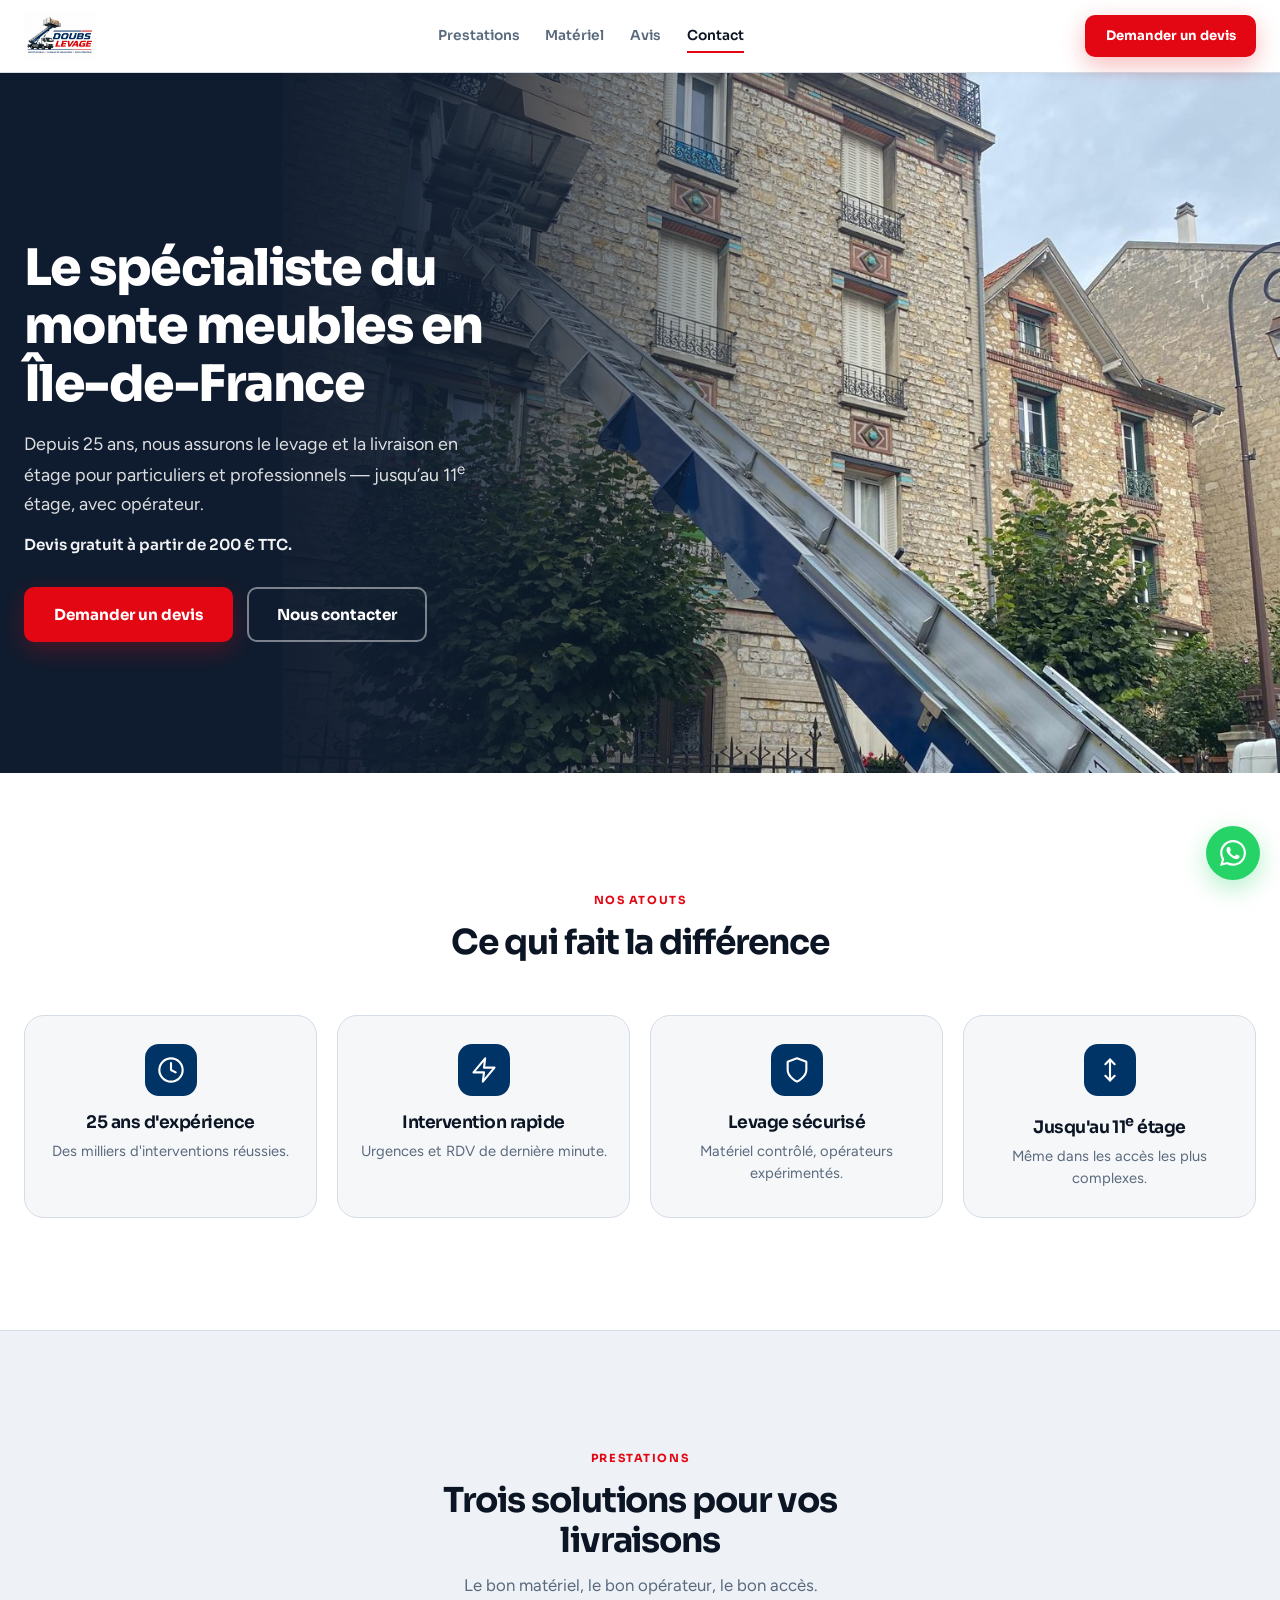
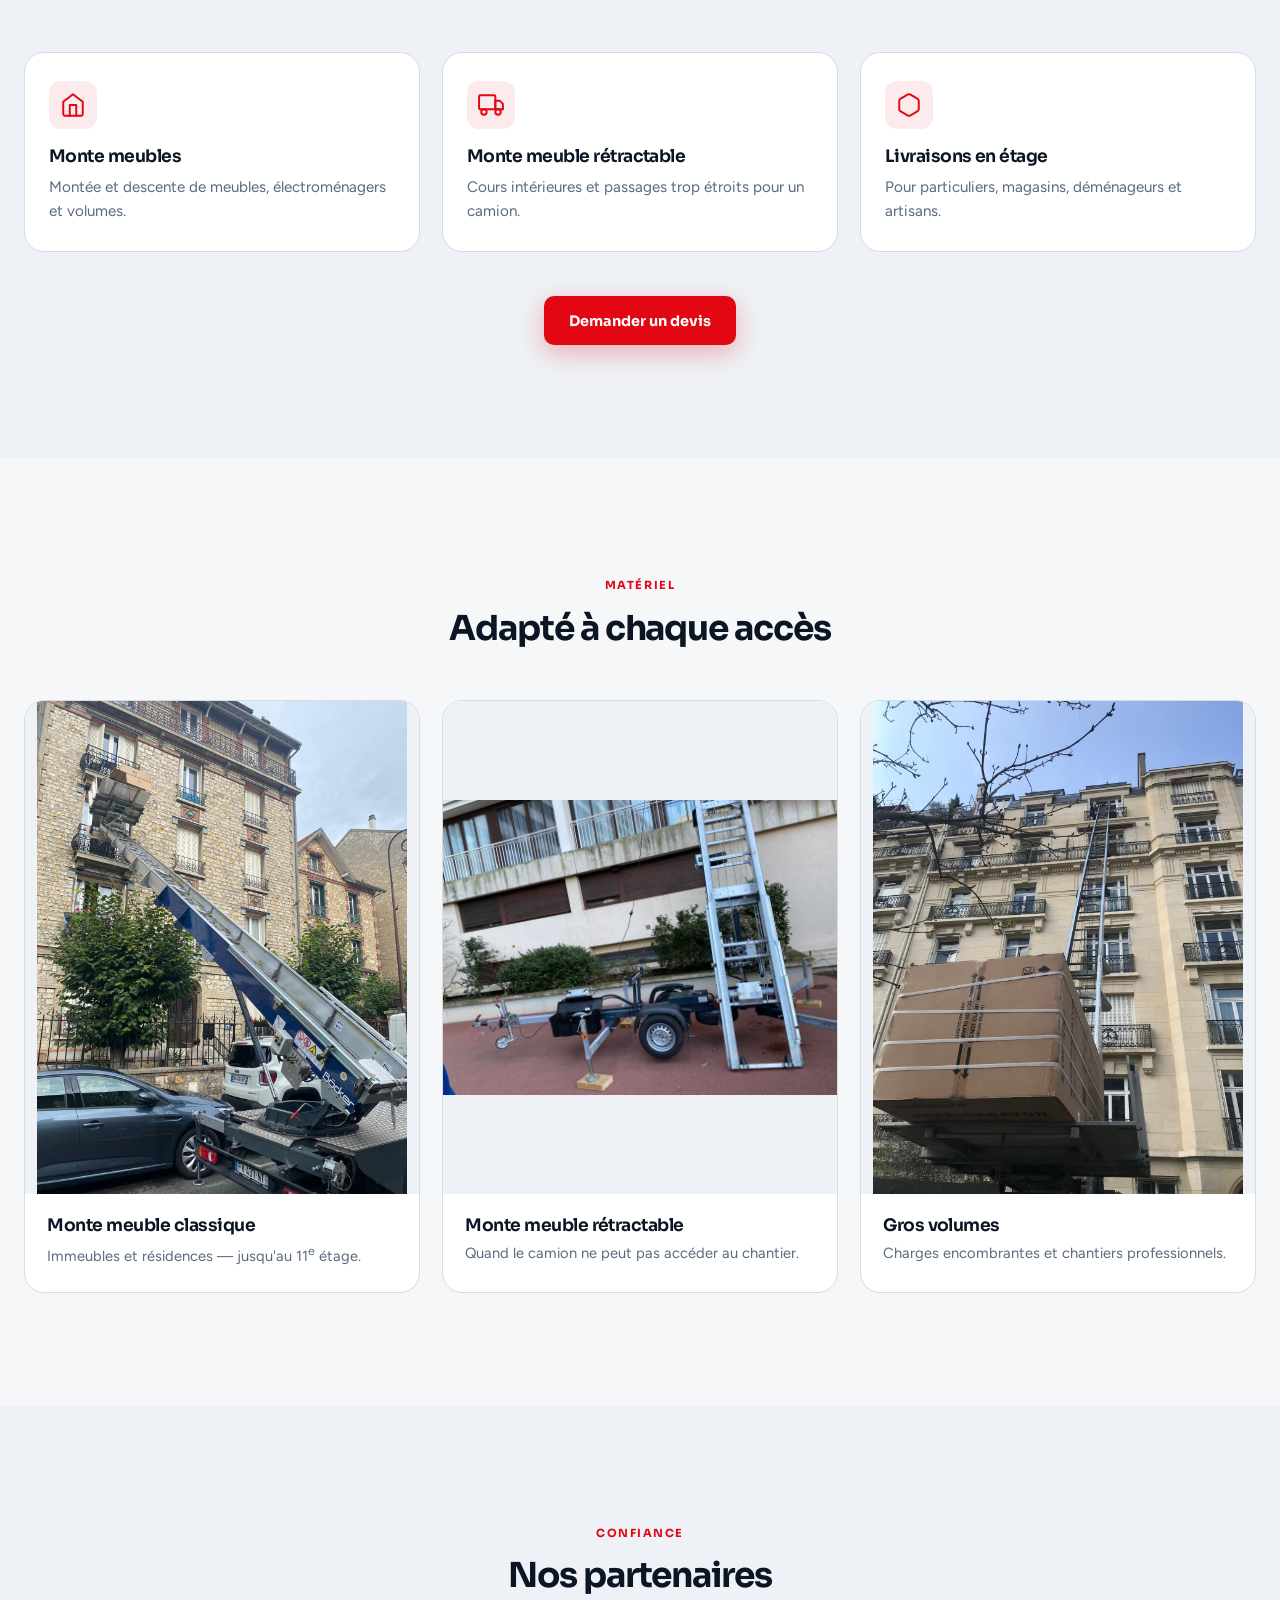
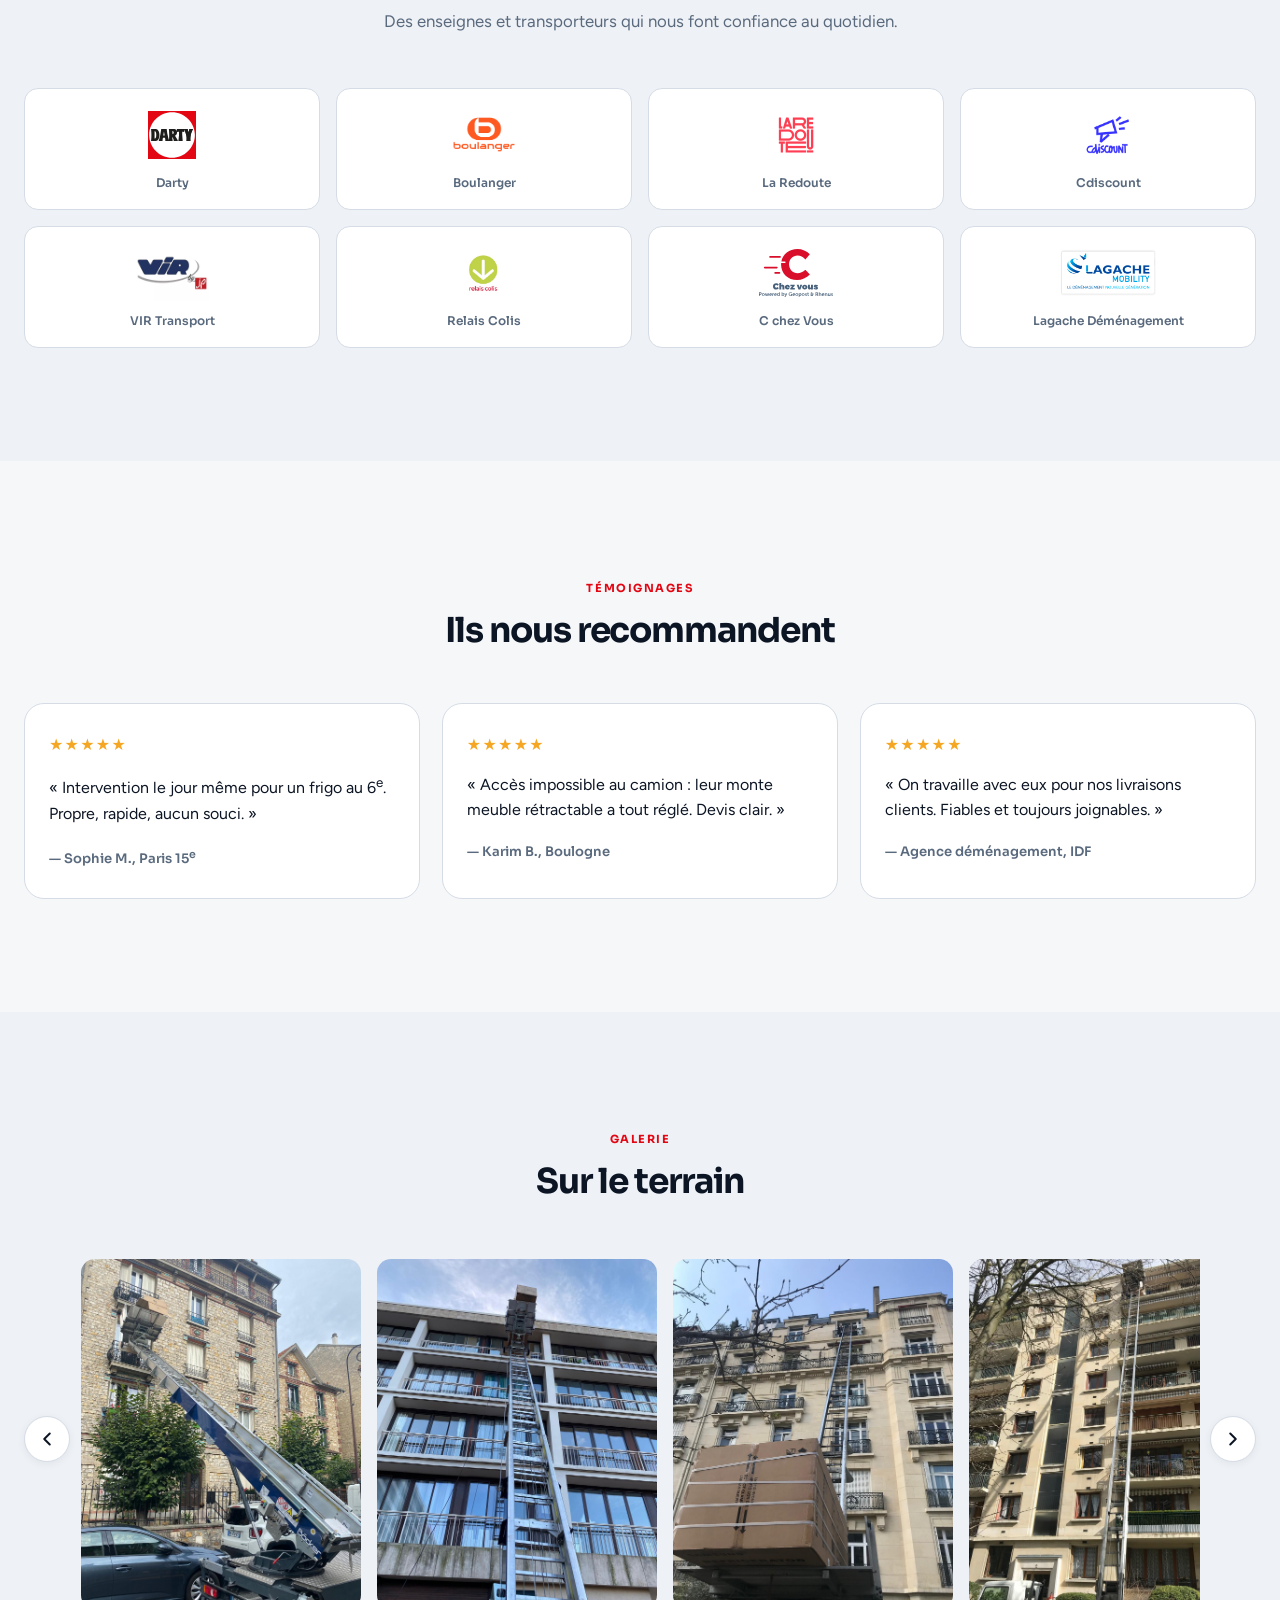
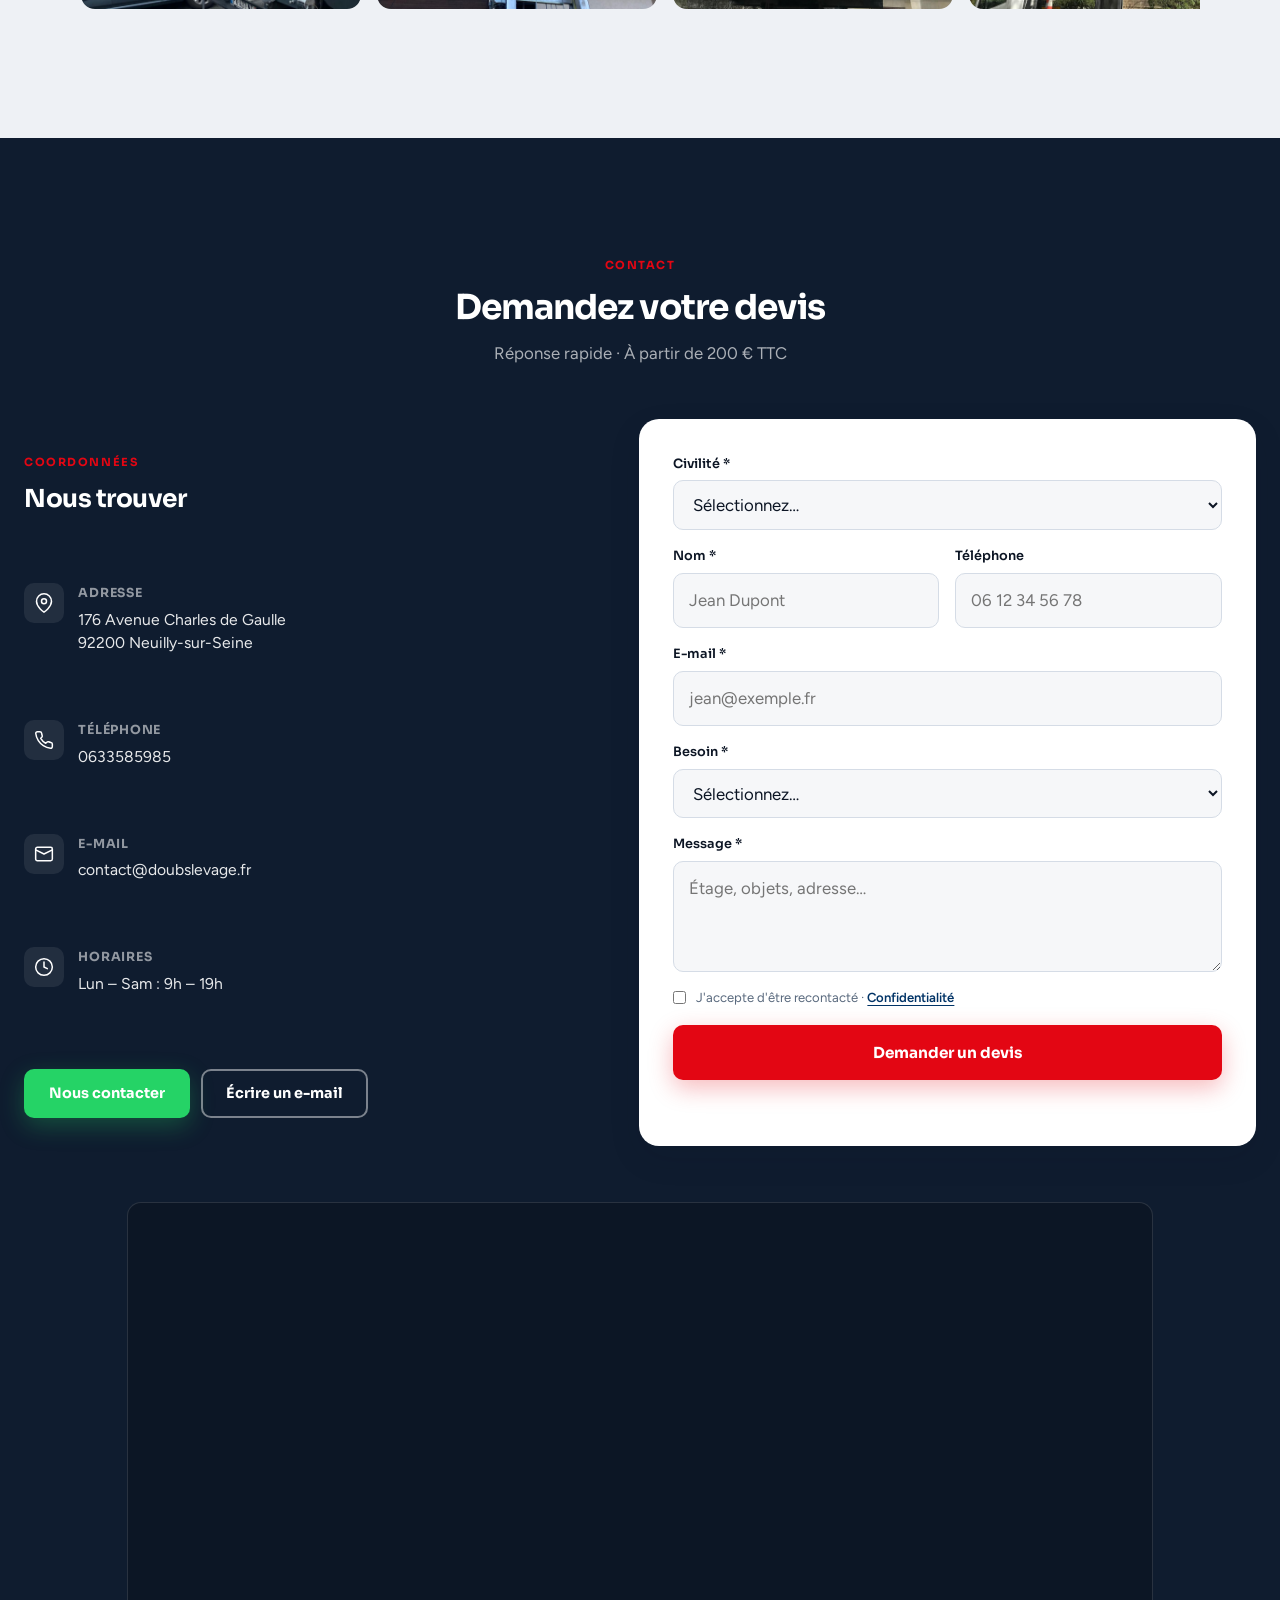
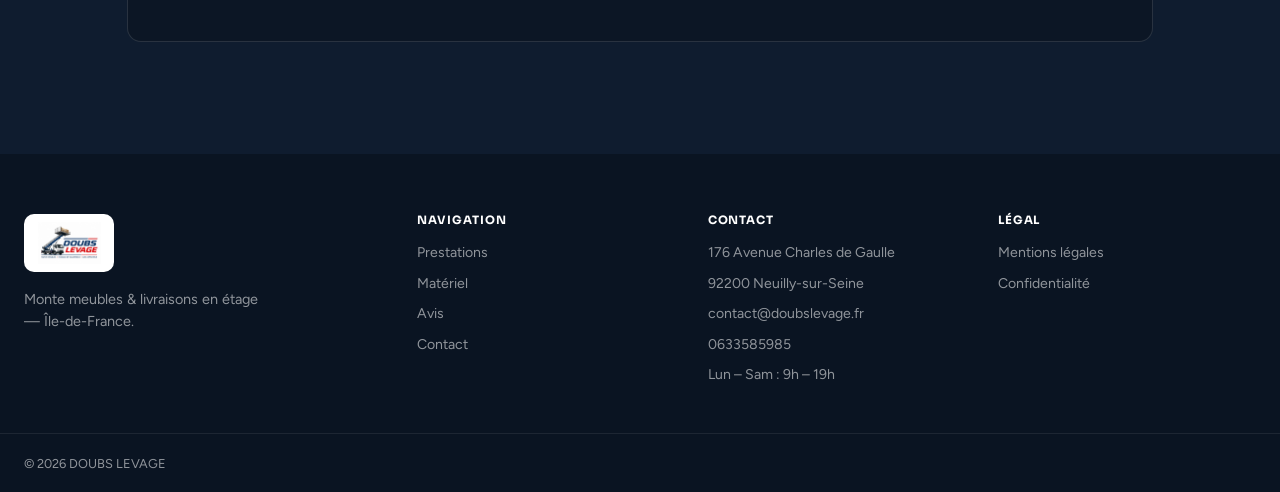
==== commit e9a24144: "Affiner le vocabulaire monte meubles, le matériel et le formulaire de devis. Co-authored-by: Cursor " ====
--- a/index.html
+++ b/index.html
@@ -155,14 +155,14 @@
             <span class="service-icon" aria-hidden="true">
               <svg viewBox="0 0 24 24" width="26" height="26" fill="none" stroke="currentColor" stroke-width="1.8" stroke-linecap="round" stroke-linejoin="round"><path d="M3 9l9-7 9 7v11a2 2 0 0 1-2 2H5a2 2 0 0 1-2-2z"/><polyline points="9 22 9 12 15 12 15 22"/></svg>
             </span>
-            <h3>Monte meubles avec opérateur</h3>
+            <h3>Monte meubles</h3>
             <p>Montée et descente de meubles, électroménagers et volumes.</p>
           </article>
           <article class="service-card">
             <span class="service-icon" aria-hidden="true">
               <svg viewBox="0 0 24 24" width="26" height="26" fill="none" stroke="currentColor" stroke-width="1.8" stroke-linecap="round" stroke-linejoin="round"><rect x="1" y="3" width="15" height="13" rx="1"/><path d="M16 8h4l3 3v5h-7V8z"/><circle cx="5.5" cy="18.5" r="2.5"/><circle cx="18.5" cy="18.5" r="2.5"/></svg>
             </span>
-            <h3>Nacelles tractables</h3>
+            <h3>Monte meuble rétractable</h3>
             <p>Cours intérieures et passages trop étroits pour un camion.</p>
           </article>
           <article class="service-card">
@@ -189,25 +189,25 @@
         <div class="materiel-grid">
           <article class="materiel-card">
             <div class="materiel-card__media">
-              <img src="assets/images/galerie-livraison-balcon-bocker.jpg" alt="Monte meubles sur véhicule" width="640" height="480" loading="lazy" />
+              <img src="assets/images/materiel-monte-meuble-classique.jpg" alt="Monte meuble classique sur véhicule" width="640" height="800" loading="lazy" />
             </div>
             <div class="materiel-card__body">
-              <h3>Sur véhicule</h3>
+              <h3>Monte meuble classique</h3>
               <p>Immeubles et résidences — jusqu'au 11<sup>e</sup> étage.</p>
             </div>
           </article>
           <article class="materiel-card">
             <div class="materiel-card__media">
-              <img src="assets/images/galerie-nacelle-maison-moderne.jpg" alt="Monte meubles tractable" width="640" height="480" loading="lazy" />
+              <img src="assets/images/materiel-monte-meuble-retractable.jpg" alt="Monte meuble rétractable" width="800" height="600" loading="lazy" />
             </div>
             <div class="materiel-card__body">
-              <h3>Tractables</h3>
+              <h3>Monte meuble rétractable</h3>
               <p>Quand le camion ne peut pas accéder au chantier.</p>
             </div>
           </article>
           <article class="materiel-card">
             <div class="materiel-card__media">
-              <img src="assets/images/galerie-livraison-refrigerateur.jpg" alt="Levage de gros volumes" width="640" height="480" loading="lazy" />
+              <img src="assets/images/galerie-livraison-refrigerateur.jpg" alt="Levage de gros volumes" width="640" height="800" loading="lazy" />
             </div>
             <div class="materiel-card__body">
               <h3>Gros volumes</h3>
@@ -278,7 +278,7 @@
           </blockquote>
           <blockquote class="review-card">
             <div class="review-stars" aria-label="5 sur 5">★★★★★</div>
-            <p>« Accès impossible au camion : leur nacelle tractable a tout réglé. Devis clair. »</p>
+            <p>« Accès impossible au camion : leur monte meuble rétractable a tout réglé. Devis clair. »</p>
             <footer>— Karim B., Boulogne</footer>
           </blockquote>
           <blockquote class="review-card">
@@ -296,7 +296,6 @@
         <div class="section-head section-head--center">
           <span class="eyebrow">Galerie</span>
           <h2>Sur le terrain</h2>
-          <p>Faites défiler les photos ou cliquez pour les agrandir.</p>
         </div>
         <div class="gallery-carousel" id="galleryCarousel">
           <button type="button" class="gallery-nav gallery-nav--prev" id="galleryPrev" aria-label="Photos précédentes">
@@ -318,8 +317,8 @@
             <button type="button" class="gallery-item" data-gallery-index="4" aria-label="Voir : Intervention cour parisienne">
               <img src="assets/images/galerie-cour-paris-haussmann.jpg" alt="Intervention cour parisienne" width="600" height="800" loading="lazy" />
             </button>
-            <button type="button" class="gallery-item" data-gallery-index="5" aria-label="Voir : Nacelle maison moderne">
-              <img src="assets/images/galerie-nacelle-maison-moderne.jpg" alt="Nacelle maison moderne" width="600" height="800" loading="lazy" />
+            <button type="button" class="gallery-item" data-gallery-index="5" aria-label="Voir : Monte meuble maison moderne">
+              <img src="assets/images/galerie-nacelle-maison-moderne.jpg" alt="Monte meuble maison moderne" width="600" height="800" loading="lazy" />
             </button>
           </div>
           <button type="button" class="gallery-nav gallery-nav--next" id="galleryNext" aria-label="Photos suivantes">
@@ -389,6 +388,19 @@
 
           <form class="contact-form" id="contactForm" novalidate>
             <input type="text" name="_honey" id="honey" class="sr-only" tabindex="-1" autocomplete="off" aria-hidden="true" />
+            <div class="field">
+              <label for="civilite">Civilité *</label>
+              <select id="civilite" name="civilite" required>
+                <option value="">Sélectionnez…</option>
+                <option value="Mme">Mme</option>
+                <option value="Mr">Mr</option>
+                <option value="Société">Société</option>
+              </select>
+            </div>
+            <div class="field is-hidden" id="companyField">
+              <label for="company">Nom de la société</label>
+              <input type="text" id="company" name="company" placeholder="Raison sociale" />
+            </div>
             <div class="form-row">
               <div class="field">
                 <label for="name">Nom *</label>
@@ -404,13 +416,12 @@
               <input type="email" id="email" name="email" placeholder="jean@exemple.fr" required />
             </div>
             <div class="field">
-              <label for="need">Besoin</label>
-              <select id="need" name="need">
+              <label for="need">Besoin *</label>
+              <select id="need" name="need" required>
                 <option value="">Sélectionnez…</option>
-                <option value="Monte meubles avec opérateur">Monte meubles avec opérateur</option>
-                <option value="Nacelle tractable">Nacelle tractable</option>
-                <option value="Livraison en étage">Livraison en étage</option>
-                <option value="Autre demande">Autre</option>
+                <option value="Monte meuble classique">Monte meuble classique</option>
+                <option value="Monte meuble rétractable">Monte meuble rétractable</option>
+                <option value="Autres">Autres</option>
               </select>
             </div>
             <div class="field">
--- a/css/style.css
+++ b/css/style.css
@@ -458,17 +458,20 @@
   box-shadow: var(--shadow-md);
 }
 .materiel-card__media {
-  aspect-ratio: 4 / 3;
+  aspect-ratio: 4 / 5;
   overflow: hidden;
   background: var(--color-bg-alt);
+  display: flex;
+  align-items: center;
+  justify-content: center;
 }
 .materiel-card__media img {
   width: 100%;
   height: 100%;
-  object-fit: cover;
+  object-fit: contain;
   transition: transform .65s var(--ease-out);
 }
-.materiel-card:hover .materiel-card__media img { transform: scale(1.04); }
+.materiel-card:hover .materiel-card__media img { transform: scale(1.03); }
 .materiel-card__body { padding: 1.35rem 1.4rem 1.5rem; }
 .materiel-card__body h3 { margin-bottom: .35rem; }
 .materiel-card__body p {
@@ -588,8 +591,8 @@
 .gallery-track::-webkit-scrollbar { display: none; }
 .gallery-item {
   position: relative;
-  flex: 0 0 clamp(240px, 32%, 340px);
-  aspect-ratio: 4 / 3;
+  flex: 0 0 clamp(200px, 28%, 280px);
+  aspect-ratio: 4 / 5;
   margin: 0;
   padding: 0;
   border: none;
@@ -1079,7 +1082,7 @@
     max-width: 100%;
     aspect-ratio: 16 / 10;
   }
-  .gallery-item { flex-basis: clamp(220px, 48%, 300px); }
+  .gallery-item { flex-basis: clamp(180px, 42%, 240px); }
   .footer-inner { grid-template-columns: 1fr 1fr; }
   .lightbox-nav { width: 44px; height: 44px; }
 }
@@ -1119,14 +1122,18 @@
     position: fixed;
     top: var(--header-h);
     right: 0; bottom: 0;
-    width: min(300px, 88vw);
+    left: auto;
+    width: min(100vw, 100%);
+    max-width: 100%;
     height: calc(100dvh - var(--header-h));
     background: var(--color-surface);
-    border-left: 1px solid var(--color-border);
+    border-left: none;
     z-index: 115;
     display: flex;
     flex-direction: column;
-    padding: 1.25rem 1.25rem max(1.5rem, env(safe-area-inset-bottom));
+    align-items: stretch;
+    justify-content: flex-start;
+    padding: 1.5rem clamp(1.25rem, 5vw, 1.75rem) max(1.75rem, env(safe-area-inset-bottom));
     transform: translate3d(100%, 0, 0);
     opacity: 0;
     visibility: hidden;
@@ -1140,33 +1147,59 @@
     pointer-events: auto;
     transition: transform .45s var(--ease-out), opacity .3s ease, visibility 0s;
   }
-  .main-nav-links { flex-direction: column; align-items: stretch; gap: 0; }
+  .main-nav-links {
+    flex-direction: column;
+    align-items: stretch;
+    justify-content: flex-start;
+    gap: 0;
+    width: 100%;
+  }
   .main-nav-links a {
     display: flex;
+    align-items: center;
     justify-content: space-between;
-    padding: .95rem 0;
+    width: 100%;
+    padding: 1.15rem 0;
     border-bottom: 1px solid var(--color-border);
-    font-size: 1rem;
+    font-size: clamp(1.2rem, 4.5vw, 1.4rem);
+    font-weight: 700;
+    letter-spacing: -.02em;
     color: var(--color-text);
+    text-align: left;
+    white-space: normal;
+  }
+  .main-nav-links a span {
+    flex: 1;
+    text-align: left;
   }
   .main-nav-links a::after { display: none; }
-  .main-nav-chevron { display: block; color: var(--color-muted); opacity: .5; }
+  .main-nav-chevron {
+    display: block;
+    flex-shrink: 0;
+    width: 22px;
+    height: 22px;
+    color: var(--color-muted);
+    opacity: .55;
+    margin-left: 1rem;
+  }
   .main-nav-footer {
     display: flex;
     flex-direction: column;
-    gap: .55rem;
+    gap: .75rem;
     margin-top: auto;
-    padding-top: 1.25rem;
+    padding-top: 1.75rem;
+    width: 100%;
   }
   .main-nav-cta {
     display: flex;
     align-items: center;
     justify-content: center;
-    padding: .95rem 1rem;
+    width: 100%;
+    padding: 1.05rem 1.15rem;
     border-radius: 12px;
     font-family: var(--font-display);
     font-weight: 700;
-    font-size: .92rem;
+    font-size: 1.05rem;
     color: #fff !important;
   }
   .main-nav-cta--devis { background: var(--color-accent); }
@@ -1219,7 +1252,7 @@
   }
   .partner-card span { font-size: .7rem; }
 
-  .gallery-item { flex-basis: min(78vw, 280px); }
+  .gallery-item { flex-basis: min(70vw, 240px); }
   .gallery-nav { width: 40px; height: 40px; }
   .form-row { grid-template-columns: 1fr; }
   .contact-form { padding: 1.25rem; }
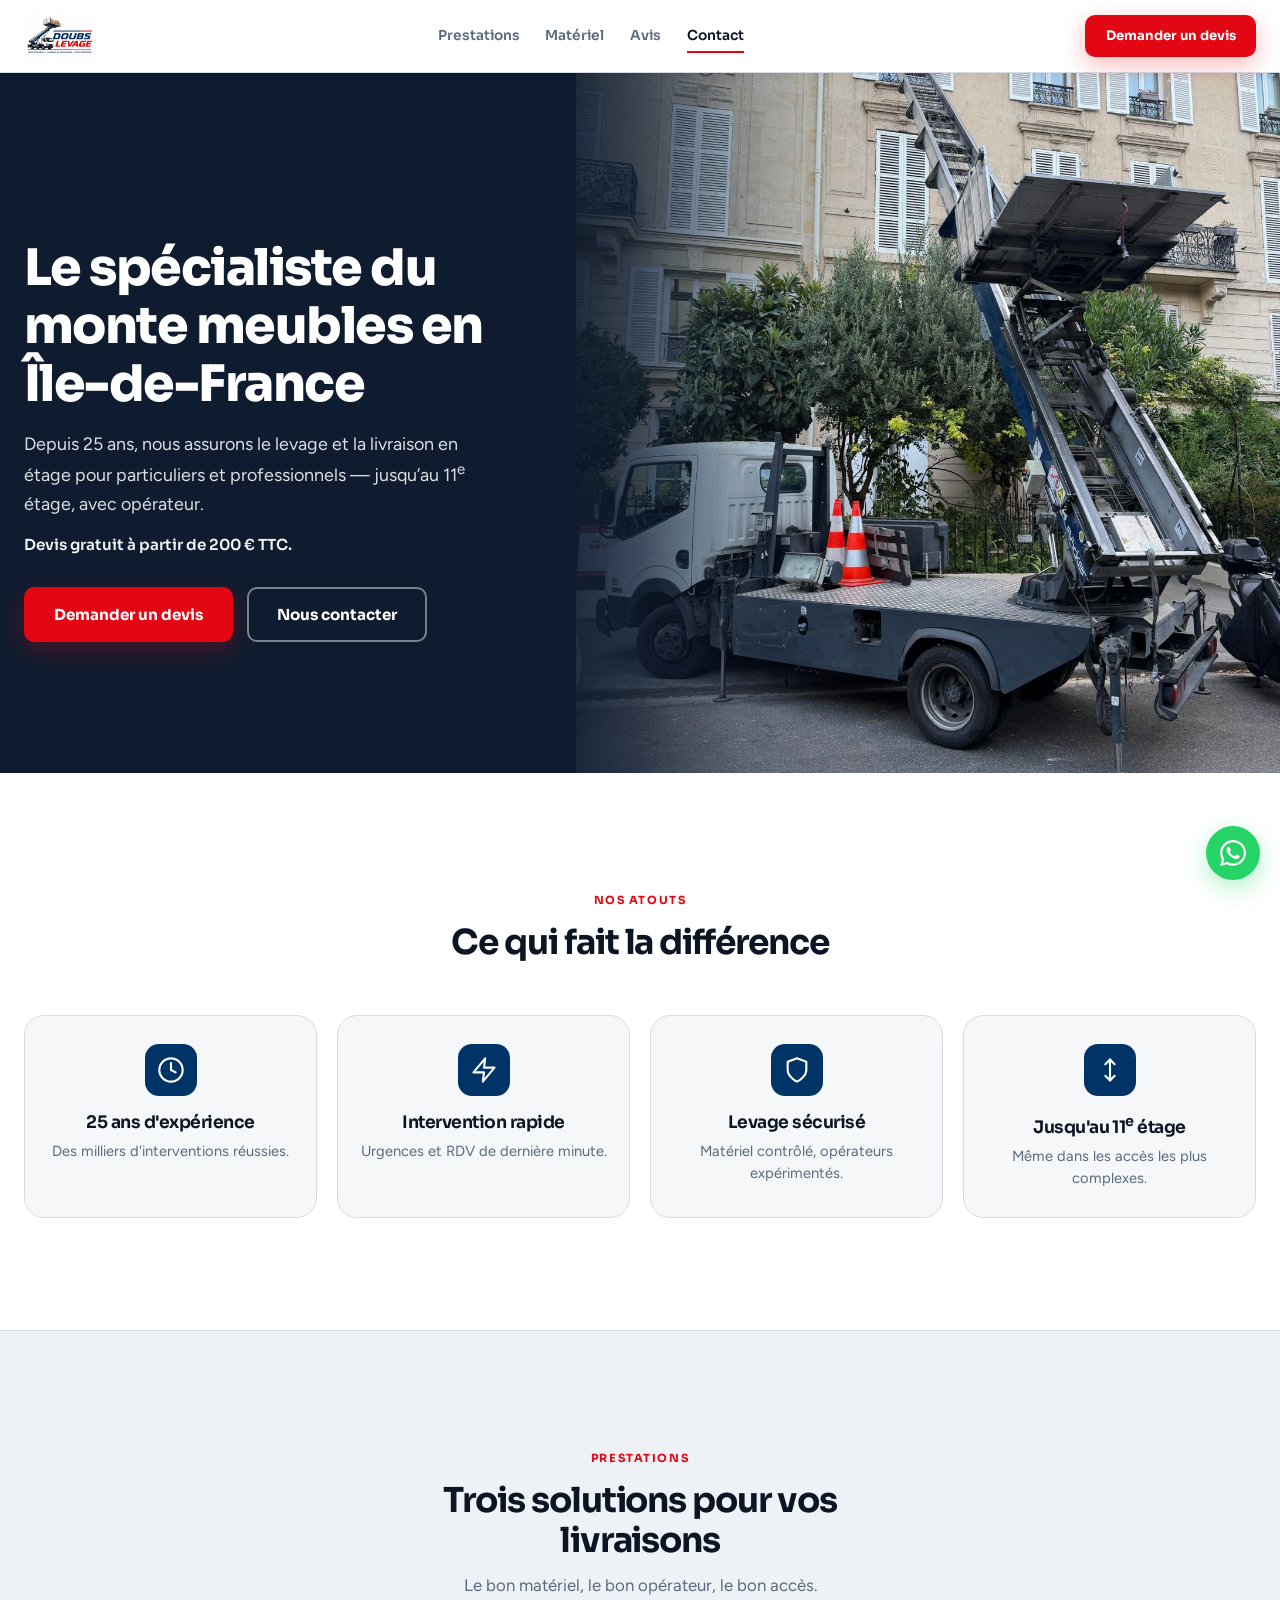
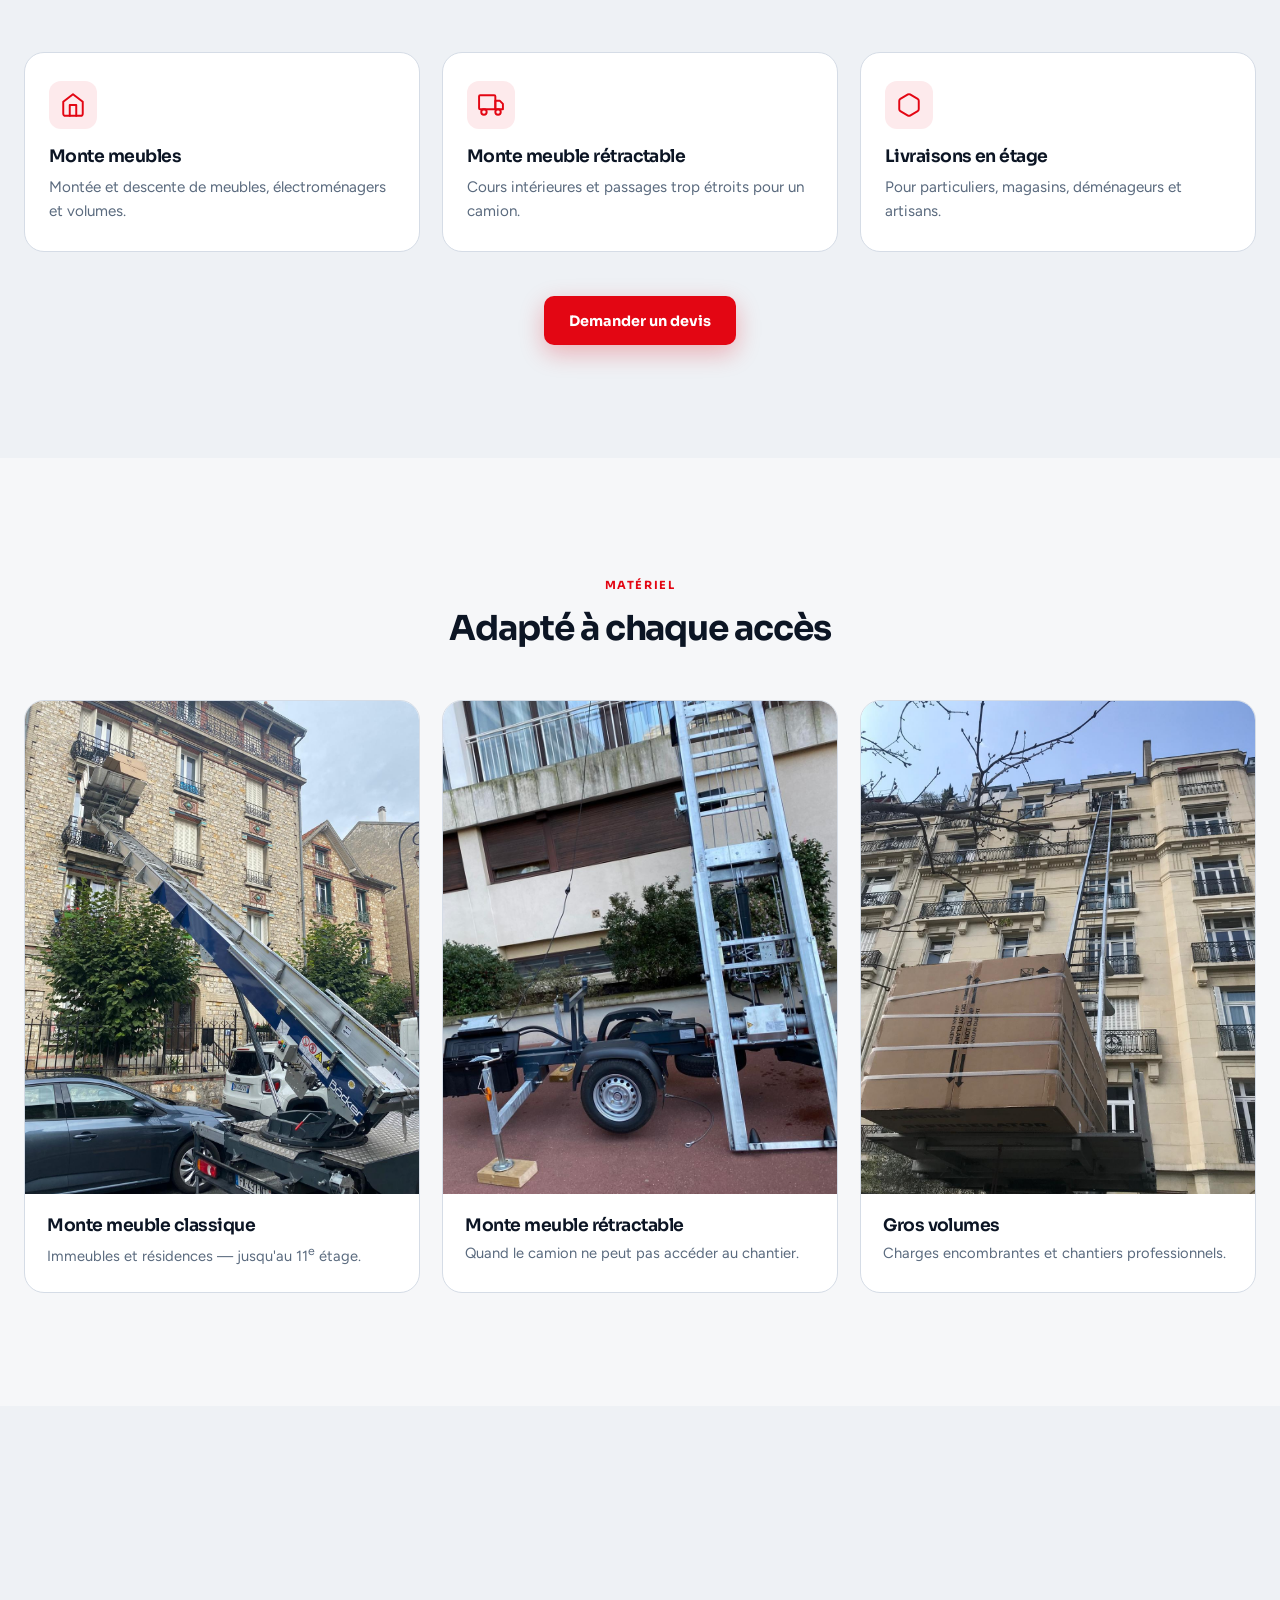
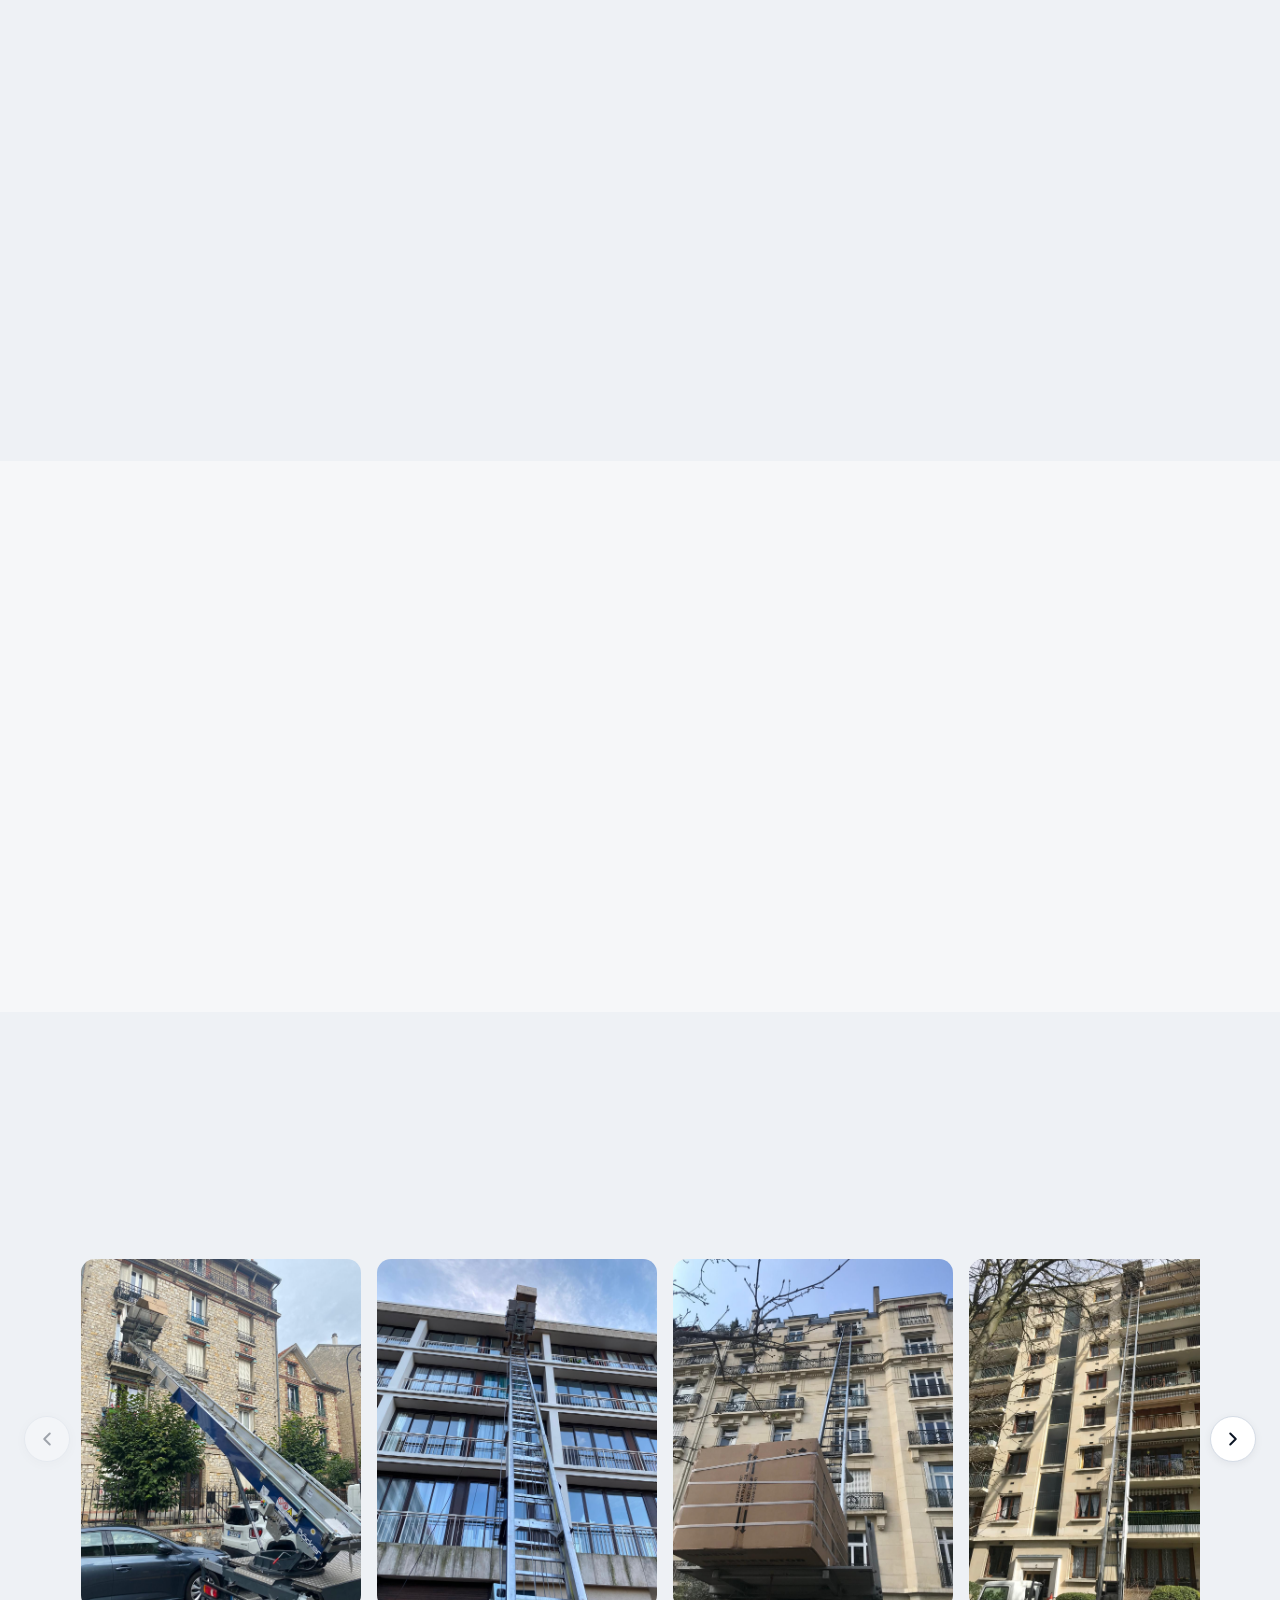
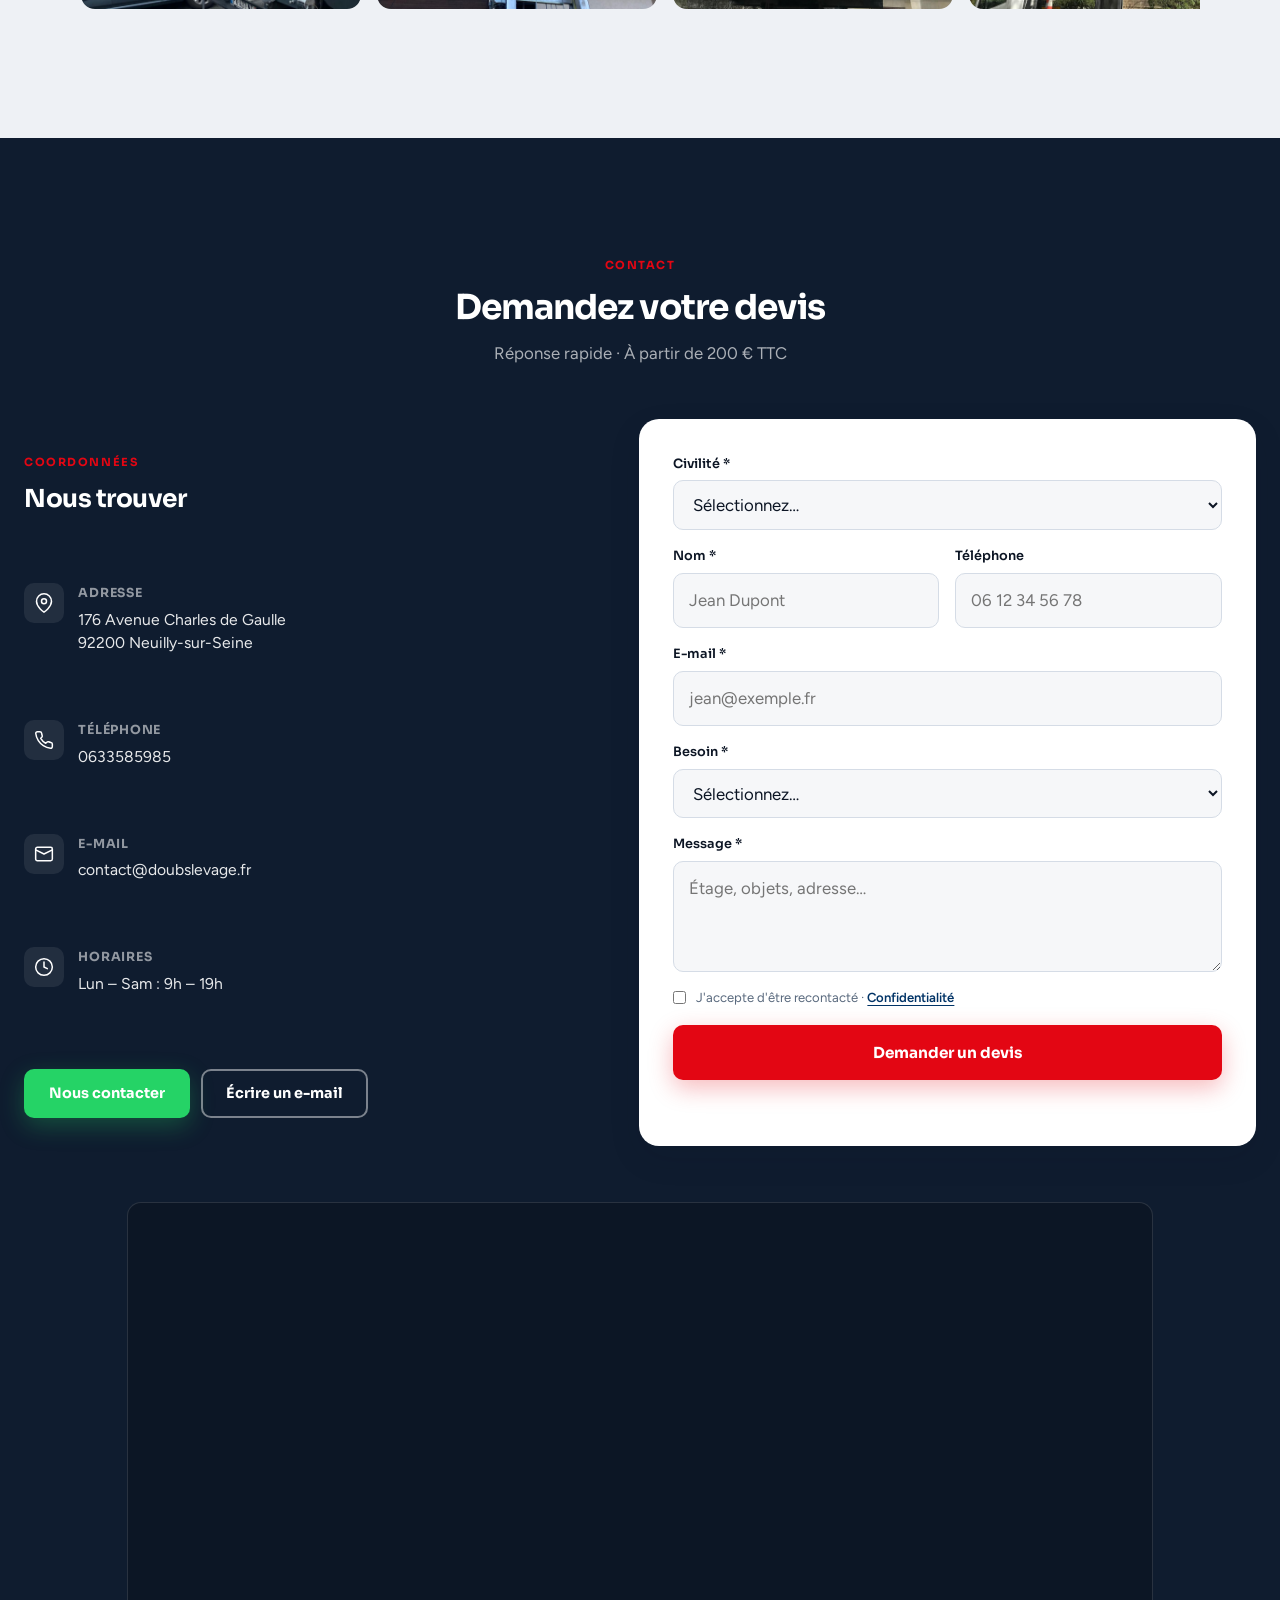
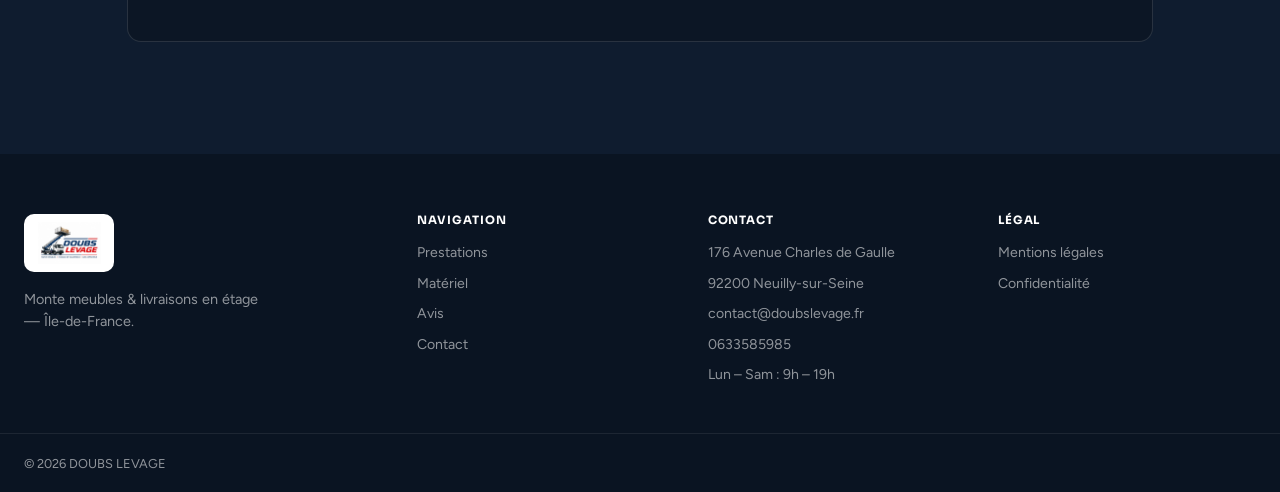
==== commit 77236b54: "Nouvelle image hero et ajustement du cadrage des photos matériel Co-Authored-By: Claude Opus 5.5 <no" ====
--- a/index.html
+++ b/index.html
@@ -14,7 +14,7 @@
   <meta property="og:title" content="DOUBS LEVAGE — Monte meubles jusqu'au 11ᵉ étage" />
   <meta property="og:description" content="Livraisons en étage sécurisées. Intervention rapide en Île-de-France." />
   <meta property="og:url" content="https://www.doubslevage.fr/" />
-  <meta property="og:image" content="assets/images/hero-intervention.jpg" />
+  <meta property="og:image" content="assets/images/hero.jpg" />
   <meta name="twitter:card" content="summary_large_image" />
 
   <link rel="icon" href="data:image/svg+xml,%3Csvg xmlns='http://www.w3.org/2000/svg' viewBox='0 0 24 24'%3E%3Crect width='24' height='24' rx='5' fill='%23003366'/%3E%3Cpath d='M6 19V8l7-3 5 3' stroke='%23E30613' stroke-width='1.8' fill='none' stroke-linecap='round'/%3E%3C/svg%3E" />
@@ -81,10 +81,10 @@
     <section class="hero" id="accueil">
       <div class="hero-bg" aria-hidden="true">
         <img
-          src="assets/images/hero-intervention.jpg"
+          src="assets/images/hero.jpg"
           alt=""
-          width="1600"
-          height="1000"
+          width="1200"
+          height="1600"
           fetchpriority="high"
           decoding="async"
         />
@@ -198,7 +198,7 @@
           </article>
           <article class="materiel-card">
             <div class="materiel-card__media">
-              <img src="assets/images/materiel-monte-meuble-retractable.jpg" alt="Monte meuble rétractable" width="800" height="600" loading="lazy" />
+              <img src="assets/images/materiel-monte-meuble-retractable.jpg" alt="Monte meuble rétractable" class="materiel-img--retractable" width="800" height="600" loading="lazy" />
             </div>
             <div class="materiel-card__body">
               <h3>Monte meuble rétractable</h3>
--- a/css/style.css
+++ b/css/style.css
@@ -280,10 +280,10 @@
   top: 0;
   right: 0;
   bottom: 0;
-  width: min(78%, 1100px);
+  width: min(55%, 780px);
   height: 100%;
   object-fit: cover;
-  object-position: center 28%;
+  object-position: 60% 60%;
   animation: heroKen 18s ease-in-out infinite alternate;
 }
 /* Fondu gauche → bleu pour fondre avec le panneau texte */
@@ -295,11 +295,10 @@
   background: linear-gradient(
     90deg,
     var(--hero-bg) 0%,
-    var(--hero-bg) 18%,
-    rgba(15, 28, 47, .92) 32%,
-    rgba(15, 28, 47, .55) 48%,
-    rgba(15, 28, 47, .2) 62%,
-    transparent 78%
+    var(--hero-bg) 42%,
+    rgba(15, 28, 47, .75) 50%,
+    rgba(15, 28, 47, .3) 58%,
+    transparent 68%
   );
   pointer-events: none;
 }
@@ -468,9 +467,11 @@
 .materiel-card__media img {
   width: 100%;
   height: 100%;
-  object-fit: contain;
+  object-fit: cover;
   transition: transform .65s var(--ease-out);
 }
+/* Photo paysage : cadrage sur le mât et la roue */
+.materiel-card__media img.materiel-img--retractable { object-position: 72% center; }
 .materiel-card:hover .materiel-card__media img { transform: scale(1.03); }
 .materiel-card__body { padding: 1.35rem 1.4rem 1.5rem; }
 .materiel-card__body h3 { margin-bottom: .35rem; }
